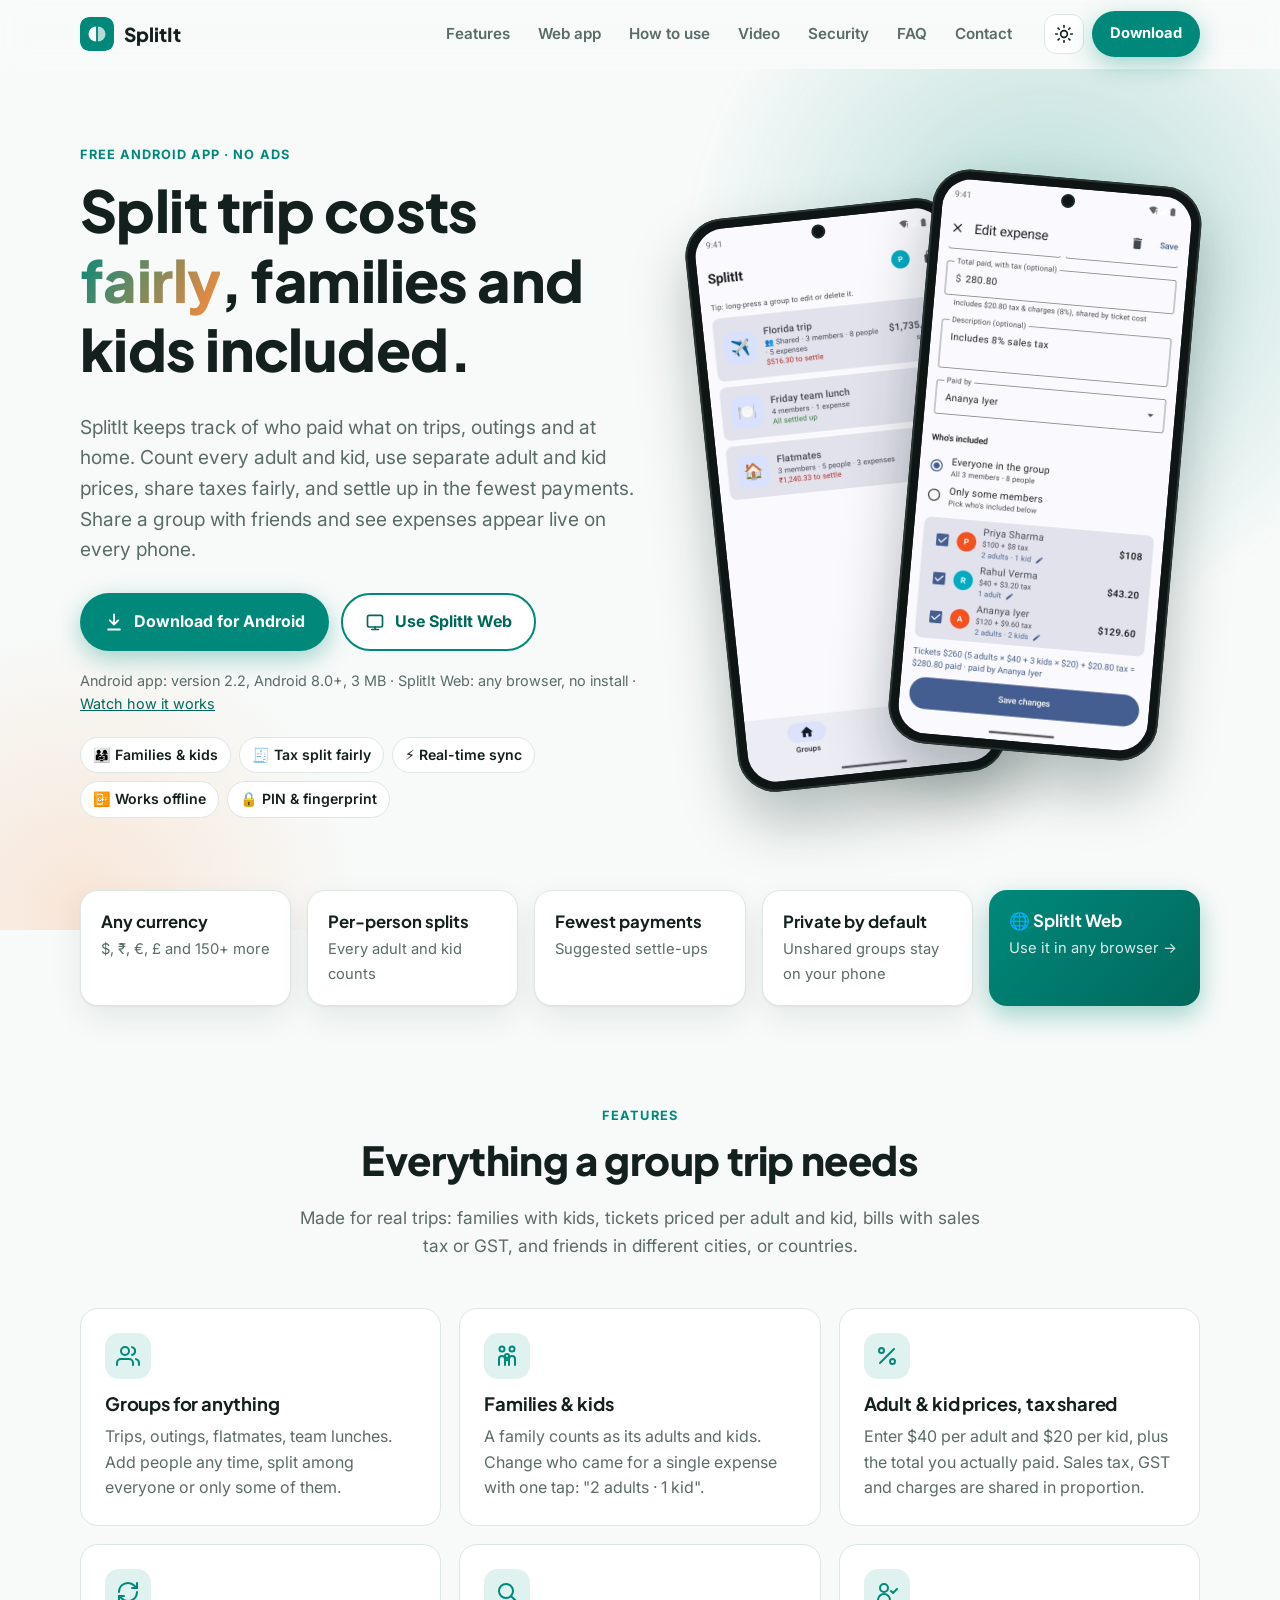
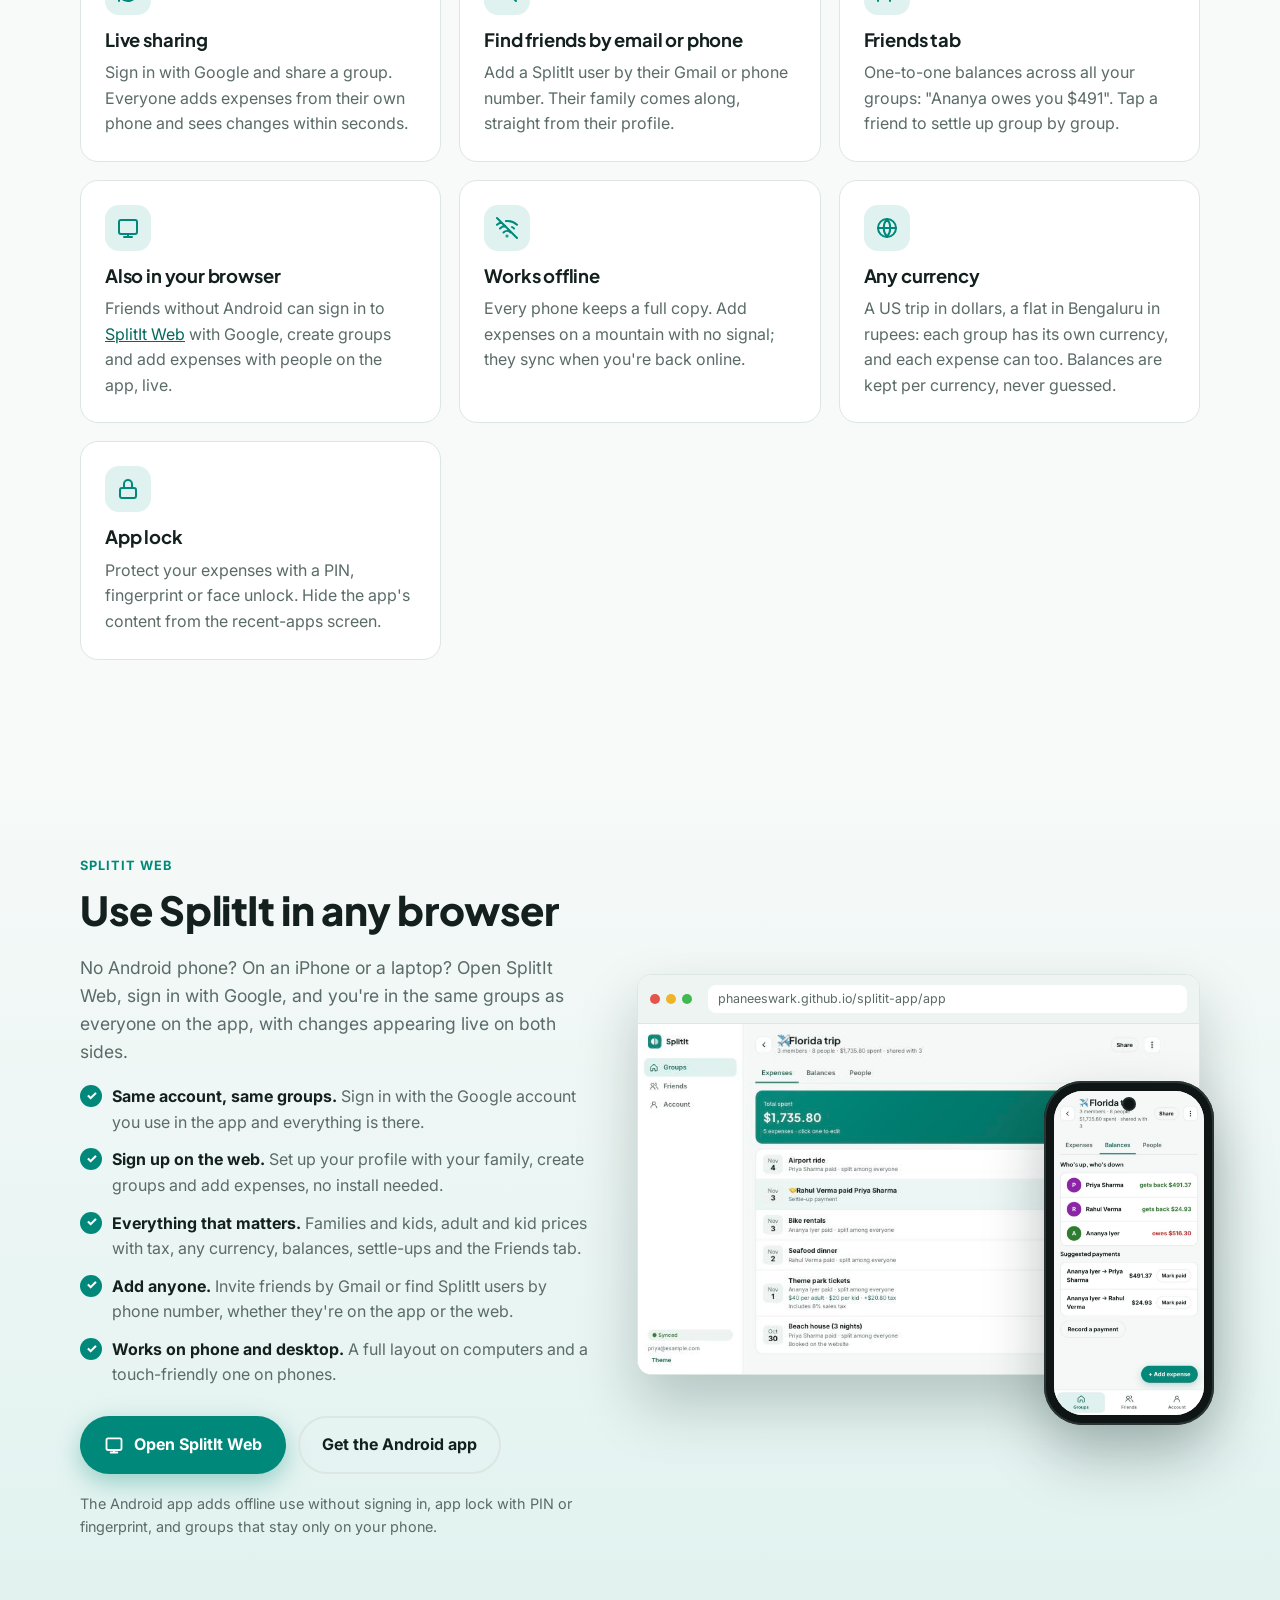
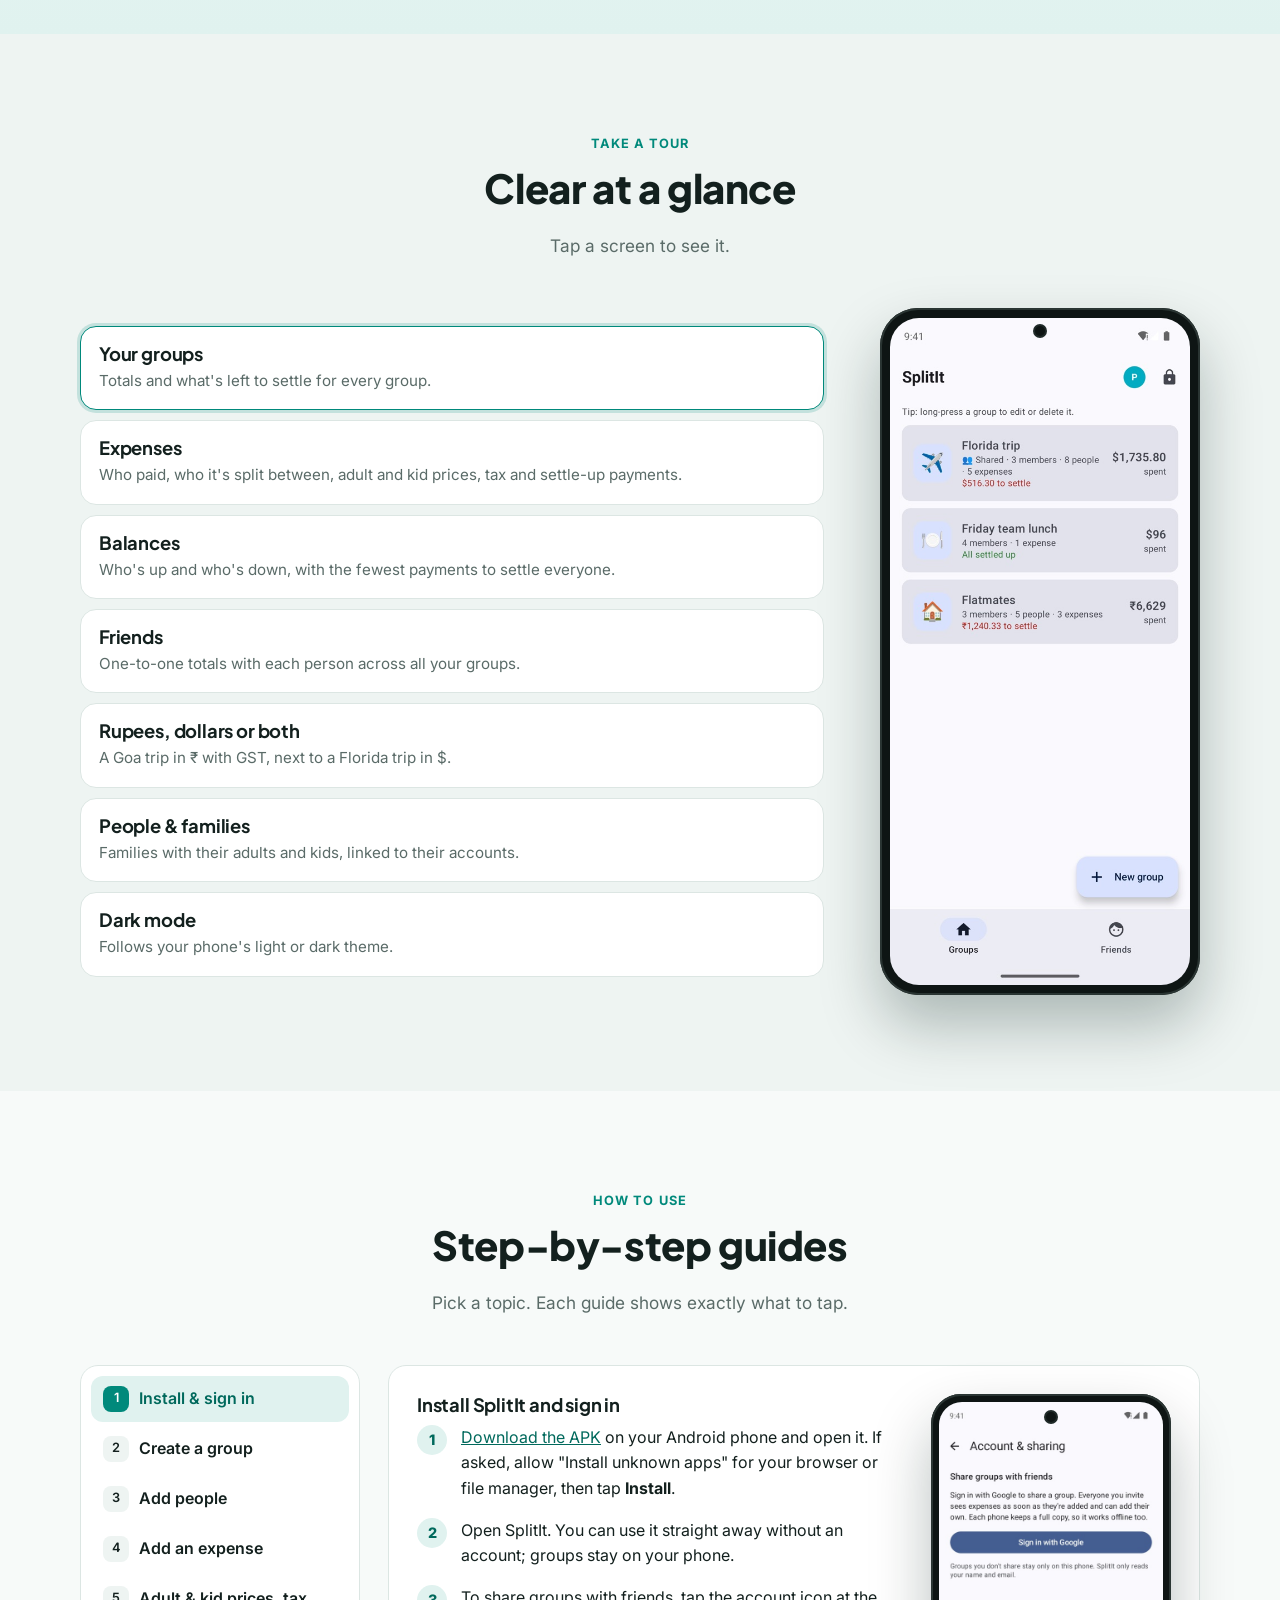
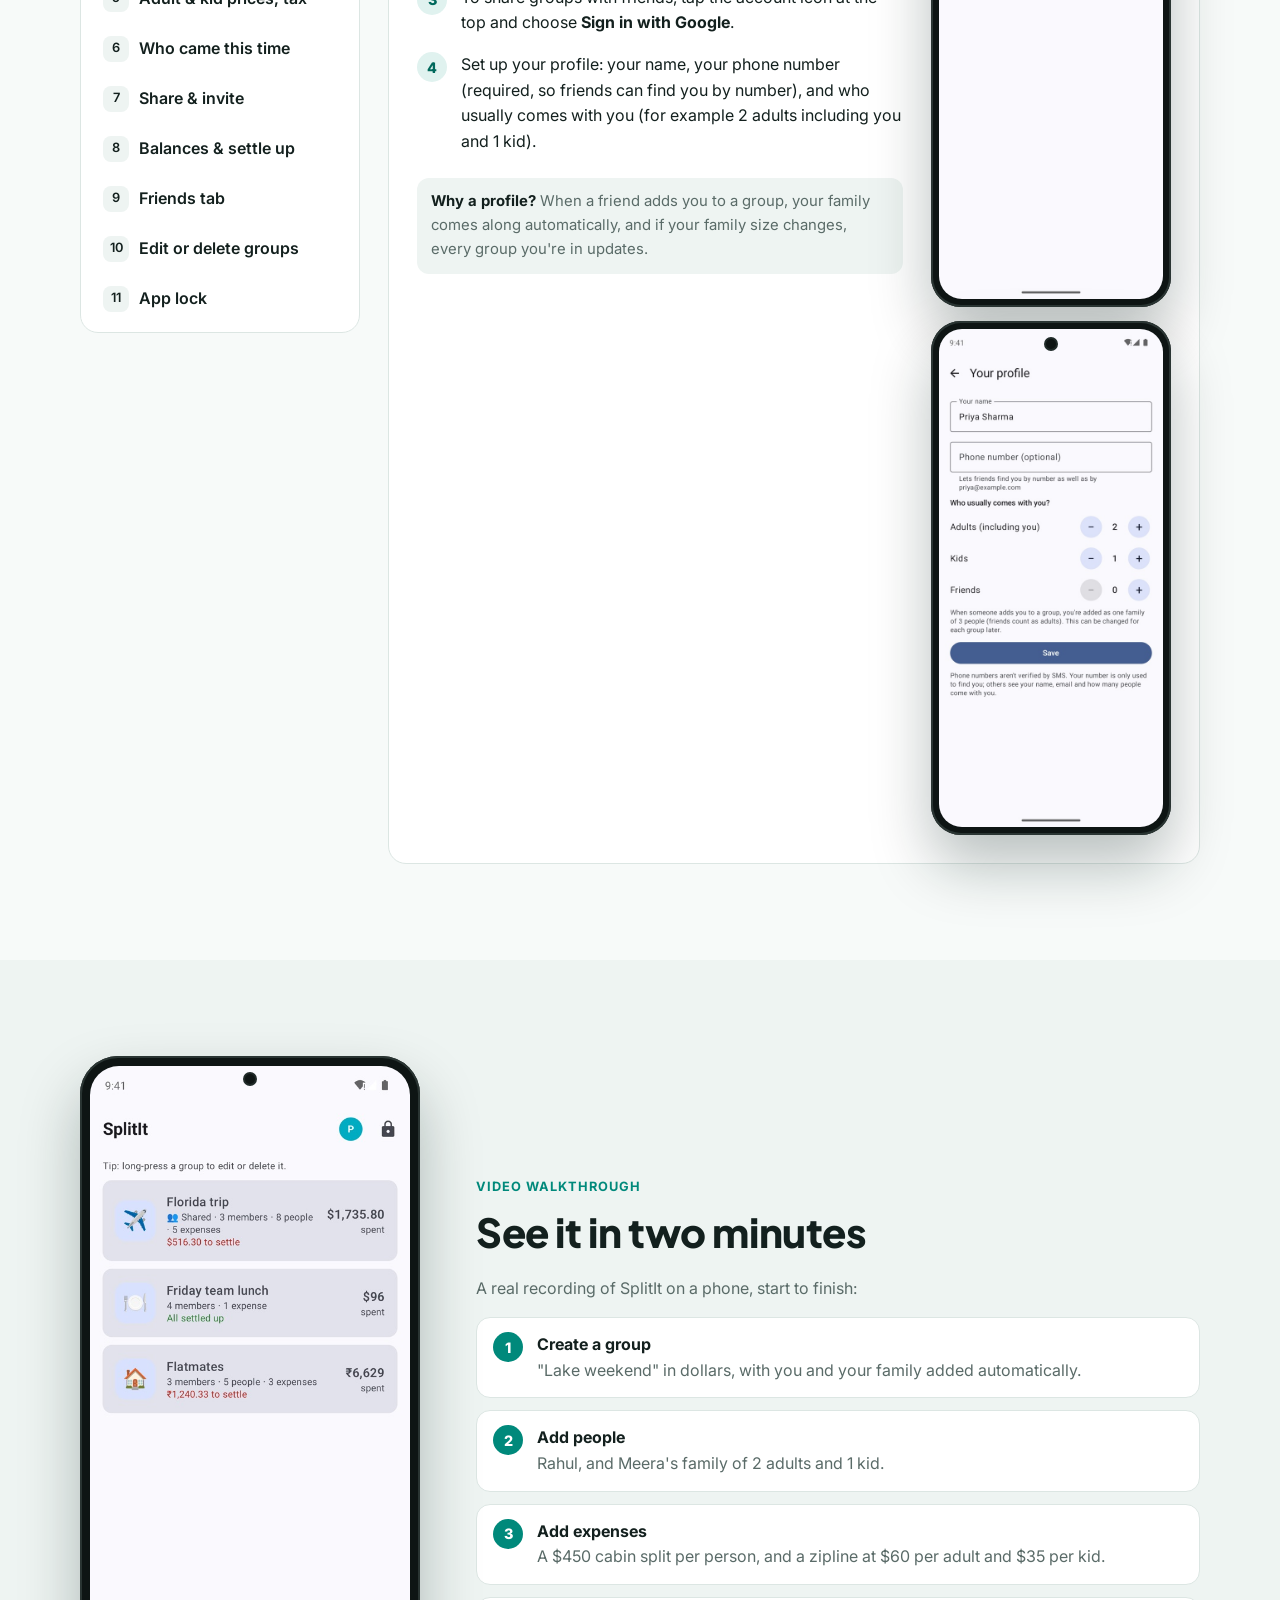
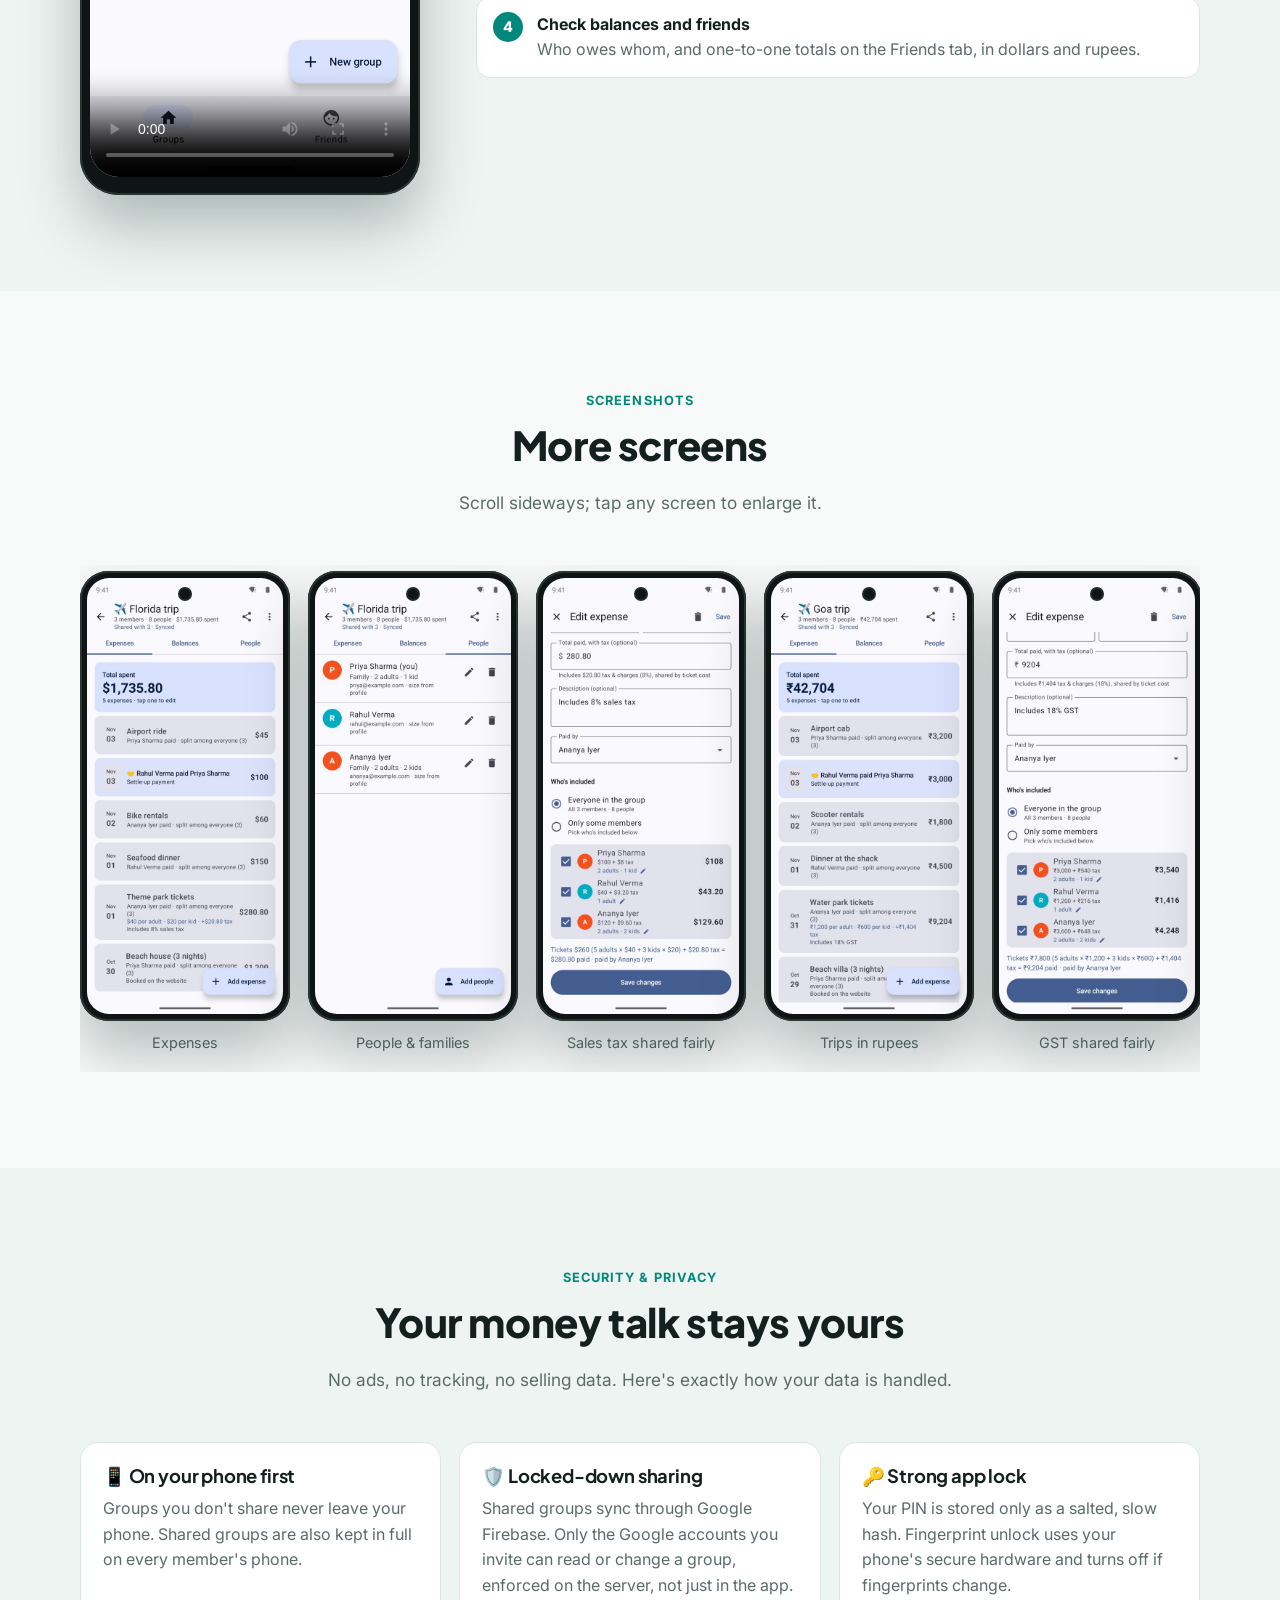
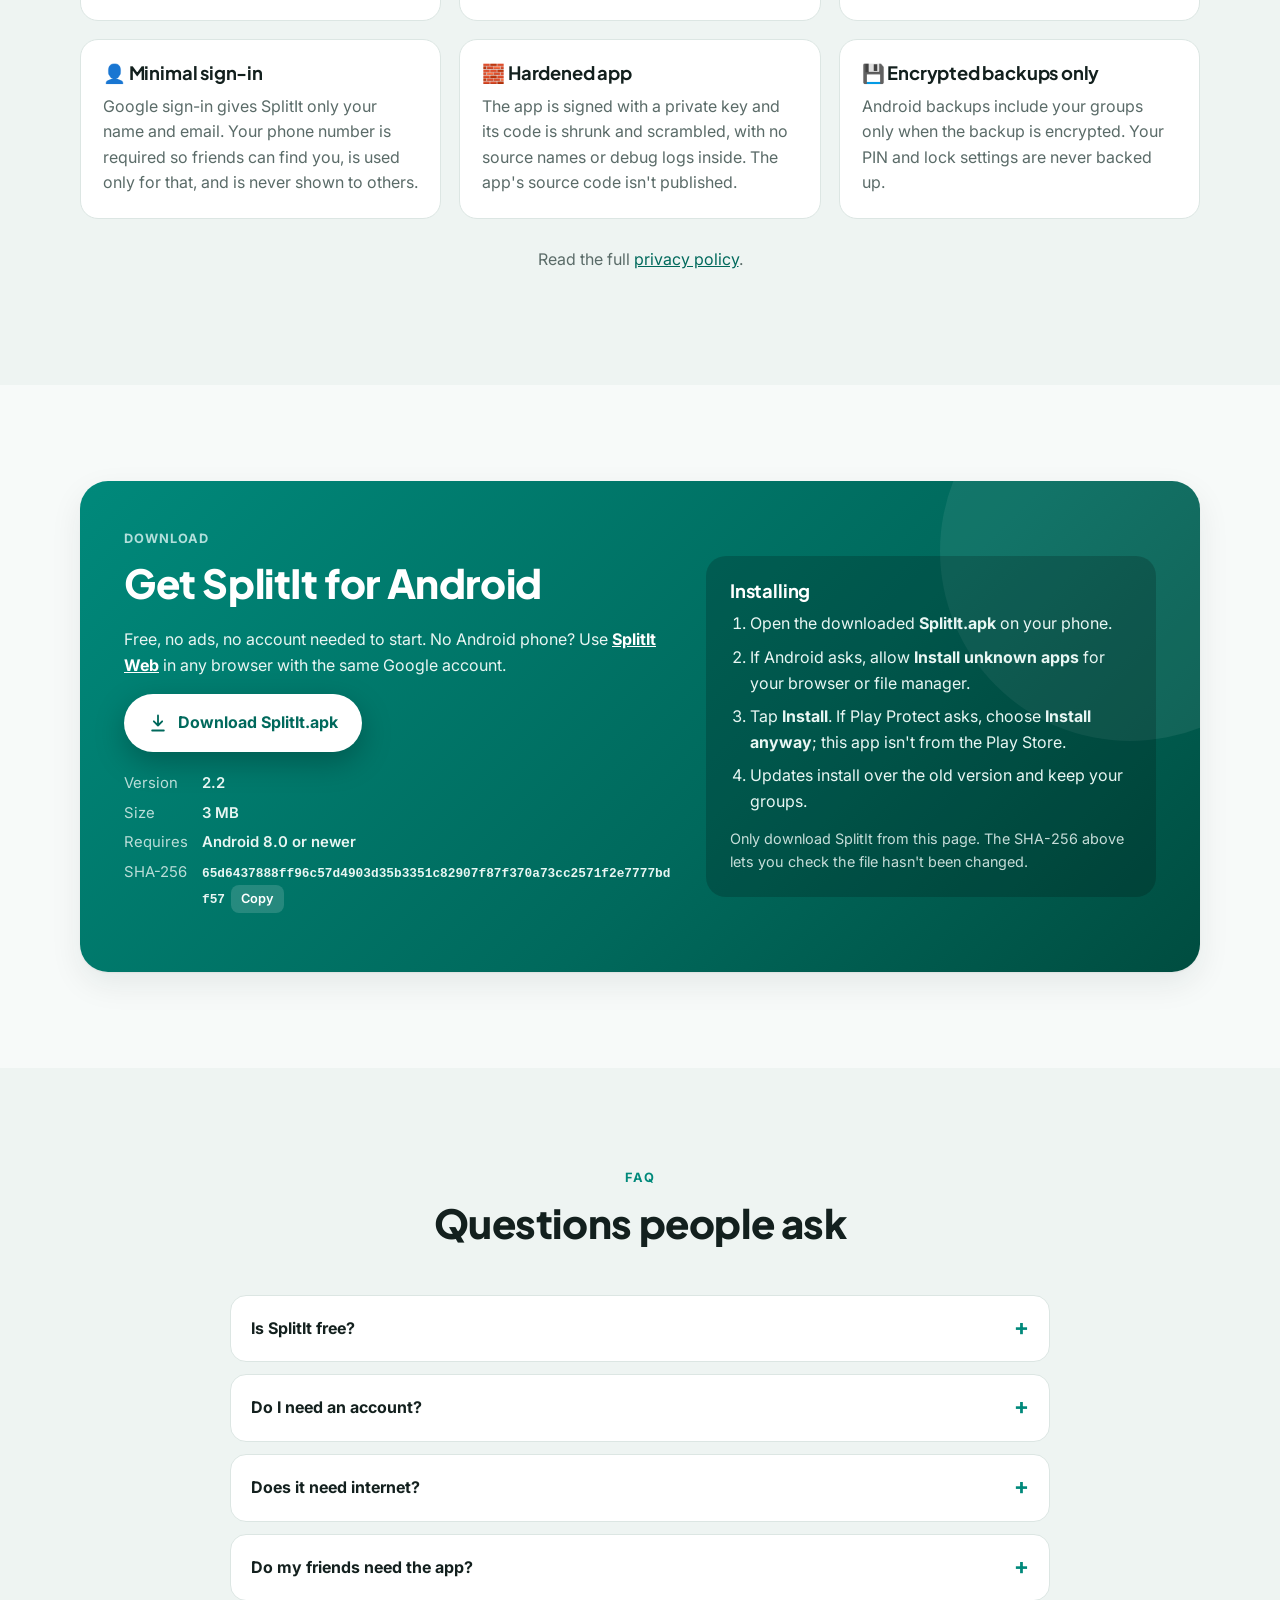
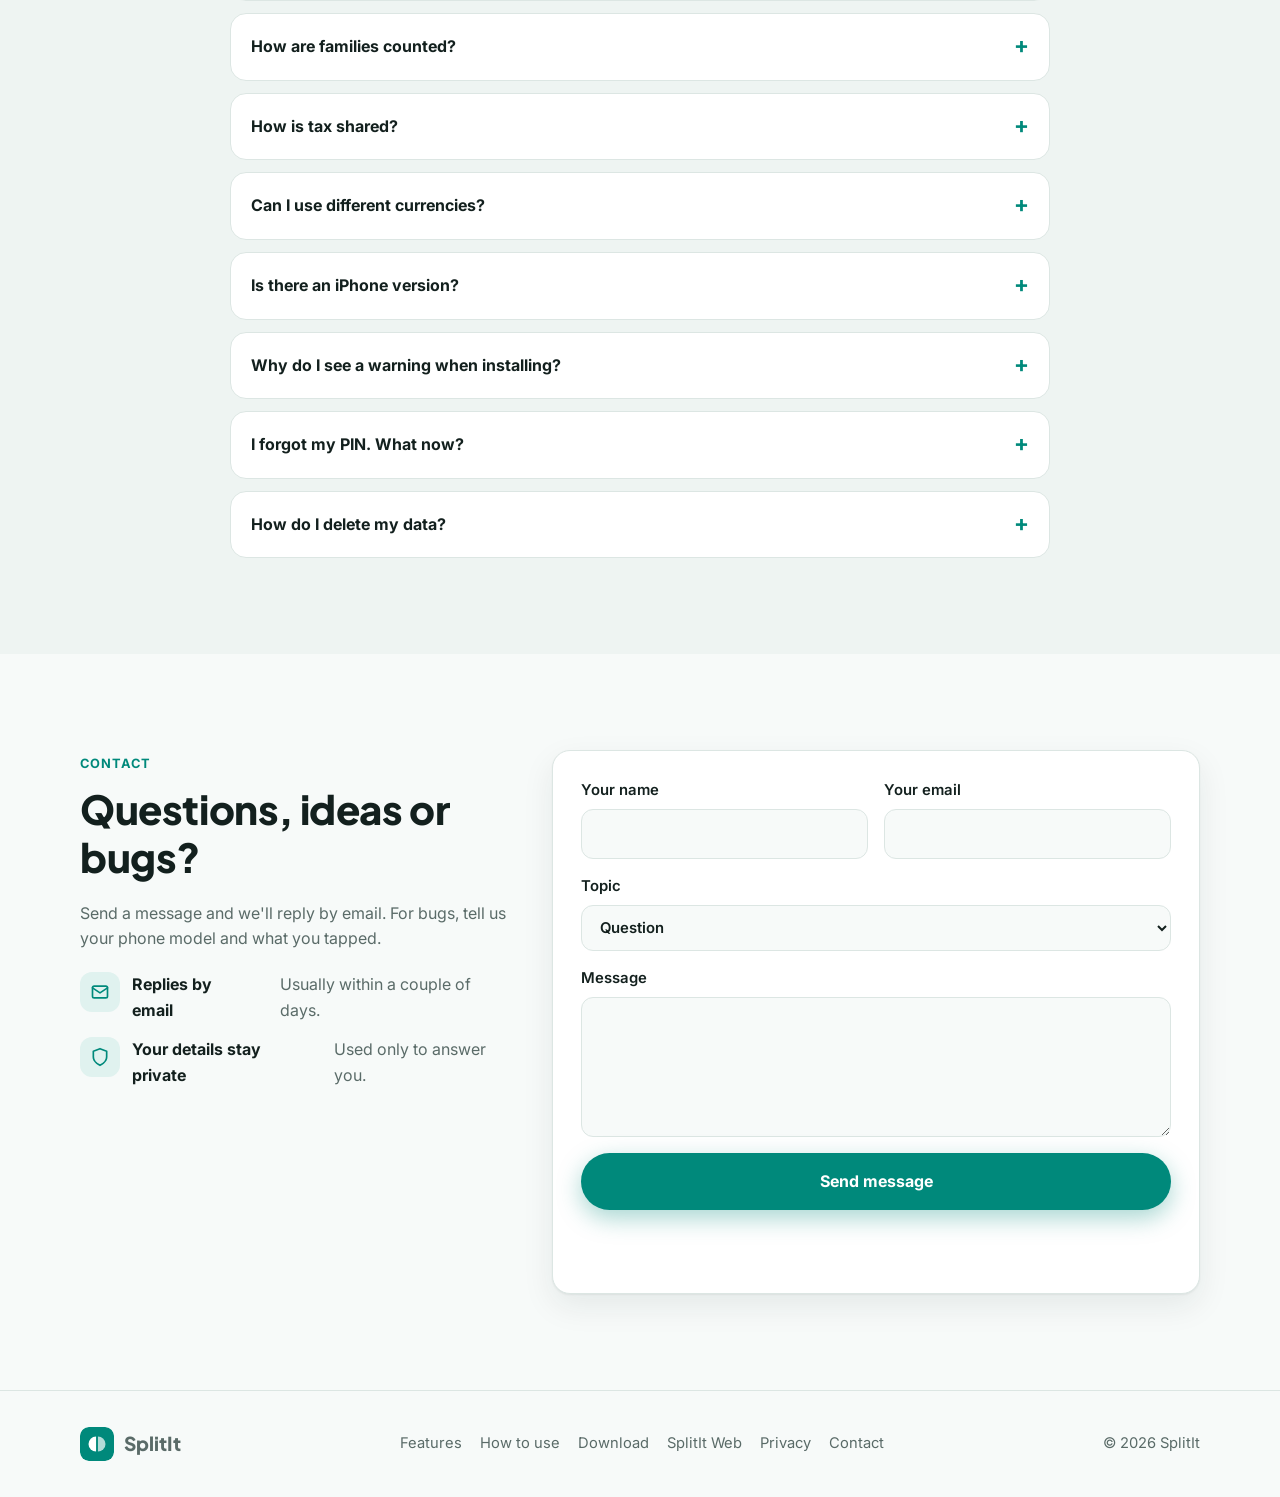
==== index.html @ 4988c652 "Require a phone number in SplitIt Web; site and download for version 2.2 Co-Authored-By: Claude Opus" ====
<!doctype html>
<html lang="en">
<head>
  <meta charset="utf-8">
  <meta name="viewport" content="width=device-width, initial-scale=1">
  <title>SplitIt – Split trip costs fairly</title>
  <meta name="description" content="SplitIt is a free Android app for splitting group expenses on trips and outings. Families and kids, adult and kid prices, tax shared fairly, any currency, real-time sharing with Google sign-in, and it works offline.">
  <meta name="theme-color" content="#00897b">
  <link rel="icon" href="assets/icon.svg" type="image/svg+xml">
  <meta property="og:title" content="SplitIt – Split trip costs fairly">
  <meta property="og:description" content="Split group expenses with families, kids, taxes and any currency. Shares live with friends, works offline.">
  <meta property="og:image" content="https://phaneeswark.github.io/splitit-app/assets/screens/home.jpg">
  <meta property="og:type" content="website">
  <link rel="preconnect" href="https://fonts.googleapis.com">
  <link rel="preconnect" href="https://fonts.gstatic.com" crossorigin>
  <link href="https://fonts.googleapis.com/css2?family=Inter:wght@400;500;600;700&family=Plus+Jakarta+Sans:wght@700;800&display=swap" rel="stylesheet">
  <link rel="stylesheet" href="assets/style.css?v=20261104c">
  <script>
    // Apply a saved theme before the page paints.
    try { var t = localStorage.getItem("theme"); if (t) document.documentElement.dataset.theme = t; } catch (e) {}
  </script>
</head>
<body>
<a class="skip" href="#main">Skip to content</a>

<header class="site-header" id="top">
  <div class="wrap nav">
    <a class="brand" href="#top"><img src="assets/icon.svg" alt="">SplitIt</a>
    <ul class="nav-links" id="nav-links">
      <li><a href="#features">Features</a></li>
      <li><a href="#web">Web app</a></li>
      <li><a href="#how">How to use</a></li>
      <li><a href="#video">Video</a></li>
      <li><a href="#security">Security</a></li>
      <li><a href="#faq">FAQ</a></li>
      <li><a href="#contact">Contact</a></li>
    </ul>
    <div class="nav-actions">
      <button class="icon-btn theme-btn" id="theme-btn" aria-label="Switch light or dark theme">
        <svg class="sun" viewBox="0 0 24 24" fill="none" stroke="currentColor" stroke-width="2" stroke-linecap="round"><circle cx="12" cy="12" r="4"/><path d="M12 2v2M12 20v2M4.9 4.9l1.4 1.4M17.7 17.7l1.4 1.4M2 12h2M20 12h2M4.9 19.1l1.4-1.4M17.7 6.3l1.4-1.4"/></svg>
        <svg class="moon" viewBox="0 0 24 24" fill="none" stroke="currentColor" stroke-width="2" stroke-linecap="round"><path d="M21 12.8A9 9 0 1 1 11.2 3a7 7 0 0 0 9.8 9.8z"/></svg>
      </button>
      <a class="btn btn-primary btn-small" href="#download">Download</a>
      <button class="icon-btn menu-btn" id="menu-btn" aria-label="Open menu" aria-expanded="false" aria-controls="nav-links">
        <svg viewBox="0 0 24 24" fill="none" stroke="currentColor" stroke-width="2" stroke-linecap="round"><path d="M4 7h16M4 12h16M4 17h16"/></svg>
      </button>
    </div>
  </div>
</header>

<main id="main">
  <!-- Hero -->
  <section class="hero">
    <div class="wrap hero-grid">
      <div class="reveal">
        <span class="eyebrow">Free Android app · No ads</span>
        <h1>Split trip costs <span>fairly</span>, families and kids included.</h1>
        <p class="lead">SplitIt keeps track of who paid what on trips, outings and at home. Count every adult and kid, use separate adult and kid prices, share taxes fairly, and settle up in the fewest payments. Share a group with friends and see expenses appear live on every phone.</p>
        <div class="hero-cta">
          <a class="btn btn-primary" href="#download">
            <svg viewBox="0 0 24 24" fill="none" stroke="currentColor" stroke-width="2.2" stroke-linecap="round" stroke-linejoin="round"><path d="M12 3v12M7 10l5 5 5-5M5 21h14"/></svg>
            Download for Android
          </a>
          <a class="btn btn-web" href="app/">
            <svg viewBox="0 0 24 24" fill="none" stroke="currentColor" stroke-width="2" stroke-linecap="round" stroke-linejoin="round"><rect x="3" y="4" width="18" height="14" rx="2"/><path d="M8 21h8M12 18v3"/></svg>
            Use SplitIt Web
          </a>
        </div>
        <p class="hero-meta">Android app: version 2.2, Android 8.0+, 3 MB · SplitIt Web: any browser, no install · <a href="#video">Watch how it works</a></p>
        <ul class="chips">
          <li>👨‍👩‍👧 Families &amp; kids</li>
          <li>🧾 Tax split fairly</li>
          <li>⚡ Real-time sync</li>
          <li>📴 Works offline</li>
          <li>🔒 PIN &amp; fingerprint</li>
        </ul>
      </div>
      <div class="hero-phones reveal" aria-hidden="true">
        <div class="phone"><img src="assets/screens/home.jpg" alt="" width="540" height="1200"></div>
        <div class="phone"><img src="assets/screens/expense_age_split.jpg" alt="" width="540" height="1200"></div>
      </div>
    </div>
  </section>

  <div class="wrap">
    <div class="strip reveal">
      <div><strong>Any currency</strong><span>$, ₹, €, £ and 150+ more</span></div>
      <div><strong>Per-person splits</strong><span>Every adult and kid counts</span></div>
      <div><strong>Fewest payments</strong><span>Suggested settle-ups</span></div>
      <div><strong>Private by default</strong><span>Unshared groups stay on your phone</span></div>
      <a class="strip-web" href="app/"><strong>🌐 SplitIt Web</strong><span>Use it in any browser →</span></a>
    </div>
  </div>

  <!-- Features -->
  <section class="section" id="features">
    <div class="wrap">
      <div class="section-head reveal">
        <span class="eyebrow">Features</span>
        <h2>Everything a group trip needs</h2>
        <p>Made for real trips: families with kids, tickets priced per adult and kid, bills with sales tax or GST, and friends in different cities, or countries.</p>
      </div>
      <div class="features">
        <article class="feature reveal">
          <div class="ico"><svg viewBox="0 0 24 24" fill="none" stroke="currentColor" stroke-width="2" stroke-linecap="round" stroke-linejoin="round"><path d="M17 21v-2a4 4 0 0 0-4-4H5a4 4 0 0 0-4 4v2"/><circle cx="9" cy="7" r="4"/><path d="M23 21v-2a4 4 0 0 0-3-3.9M16 3.1a4 4 0 0 1 0 7.8"/></svg></div>
          <h3>Groups for anything</h3>
          <p>Trips, outings, flatmates, team lunches. Add people any time, split among everyone or only some of them.</p>
        </article>
        <article class="feature reveal">
          <div class="ico"><svg viewBox="0 0 24 24" fill="none" stroke="currentColor" stroke-width="2" stroke-linecap="round" stroke-linejoin="round"><circle cx="7" cy="5" r="2.5"/><circle cx="17" cy="5" r="2.5"/><circle cx="12" cy="12" r="2"/><path d="M4 21v-6a3 3 0 0 1 6 0v6M14 21v-6a3 3 0 0 1 6 0v6M10 21v-3a2 2 0 0 1 4 0v3"/></svg></div>
          <h3>Families &amp; kids</h3>
          <p>A family counts as its adults and kids. Change who came for a single expense with one tap: "2 adults · 1 kid".</p>
        </article>
        <article class="feature reveal">
          <div class="ico"><svg viewBox="0 0 24 24" fill="none" stroke="currentColor" stroke-width="2" stroke-linecap="round" stroke-linejoin="round"><path d="M19 5 5 19"/><circle cx="6.5" cy="6.5" r="2.5"/><circle cx="17.5" cy="17.5" r="2.5"/></svg></div>
          <h3>Adult &amp; kid prices, tax shared</h3>
          <p>Enter $40 per adult and $20 per kid, plus the total you actually paid. Sales tax, GST and charges are shared in proportion.</p>
        </article>
        <article class="feature reveal">
          <div class="ico"><svg viewBox="0 0 24 24" fill="none" stroke="currentColor" stroke-width="2" stroke-linecap="round" stroke-linejoin="round"><path d="M21 12a9 9 0 0 1-15.5 6.2L3 16M3 12a9 9 0 0 1 15.5-6.2L21 8"/><path d="M21 3v5h-5M3 21v-5h5"/></svg></div>
          <h3>Live sharing</h3>
          <p>Sign in with Google and share a group. Everyone adds expenses from their own phone and sees changes within seconds.</p>
        </article>
        <article class="feature reveal">
          <div class="ico"><svg viewBox="0 0 24 24" fill="none" stroke="currentColor" stroke-width="2" stroke-linecap="round" stroke-linejoin="round"><circle cx="11" cy="11" r="7"/><path d="m21 21-4.3-4.3"/></svg></div>
          <h3>Find friends by email or phone</h3>
          <p>Add a SplitIt user by their Gmail or phone number. Their family comes along, straight from their profile.</p>
        </article>
        <article class="feature reveal">
          <div class="ico"><svg viewBox="0 0 24 24" fill="none" stroke="currentColor" stroke-width="2" stroke-linecap="round" stroke-linejoin="round"><circle cx="9" cy="8" r="4"/><path d="M3 21v-1a6 6 0 0 1 12 0v1"/><path d="m16 11 2 2 4-4"/></svg></div>
          <h3>Friends tab</h3>
          <p>One-to-one balances across all your groups: "Ananya owes you $491". Tap a friend to settle up group by group.</p>
        </article>
        <article class="feature reveal">
          <div class="ico"><svg viewBox="0 0 24 24" fill="none" stroke="currentColor" stroke-width="2" stroke-linecap="round" stroke-linejoin="round"><rect x="3" y="4" width="18" height="14" rx="2"/><path d="M8 21h8M12 18v3"/></svg></div>
          <h3>Also in your browser</h3>
          <p>Friends without Android can sign in to <a href="app/">SplitIt Web</a> with Google, create groups and add expenses with people on the app, live.</p>
        </article>
        <article class="feature reveal">
          <div class="ico"><svg viewBox="0 0 24 24" fill="none" stroke="currentColor" stroke-width="2" stroke-linecap="round" stroke-linejoin="round"><path d="M2 2l20 20M8.5 16.5a5 5 0 0 1 7 0M5 12.5a10 10 0 0 1 5.2-2.7M19 12.5a10 10 0 0 0-2-1.5M2 8.8a15 15 0 0 1 4.2-2.6M22 8.8a15 15 0 0 0-11-3.7"/><circle cx="12" cy="20" r=".5"/></svg></div>
          <h3>Works offline</h3>
          <p>Every phone keeps a full copy. Add expenses on a mountain with no signal; they sync when you're back online.</p>
        </article>
        <article class="feature reveal">
          <div class="ico"><svg viewBox="0 0 24 24" fill="none" stroke="currentColor" stroke-width="2" stroke-linecap="round" stroke-linejoin="round"><circle cx="12" cy="12" r="9"/><path d="M3 12h18M12 3a14 14 0 0 1 0 18M12 3a14 14 0 0 0 0 18"/></svg></div>
          <h3>Any currency</h3>
          <p>A US trip in dollars, a flat in Bengaluru in rupees: each group has its own currency, and each expense can too. Balances are kept per currency, never guessed.</p>
        </article>
        <article class="feature reveal">
          <div class="ico"><svg viewBox="0 0 24 24" fill="none" stroke="currentColor" stroke-width="2" stroke-linecap="round" stroke-linejoin="round"><rect x="4" y="11" width="16" height="10" rx="2"/><path d="M8 11V7a4 4 0 0 1 8 0v4"/></svg></div>
          <h3>App lock</h3>
          <p>Protect your expenses with a PIN, fingerprint or face unlock. Hide the app's content from the recent-apps screen.</p>
        </article>
      </div>
    </div>
  </section>

  <!-- SplitIt Web -->
  <section class="section web-section" id="web">
    <div class="wrap web-grid">
      <div class="reveal">
        <span class="eyebrow">SplitIt Web</span>
        <h2>Use SplitIt in any browser</h2>
        <p class="web-lead">No Android phone? On an iPhone or a laptop? Open SplitIt Web, sign in with Google, and you're in the same groups as everyone on the app, with changes appearing live on both sides.</p>
        <ul class="ticks">
          <li><strong>Same account, same groups.</strong> Sign in with the Google account you use in the app and everything is there.</li>
          <li><strong>Sign up on the web.</strong> Set up your profile with your family, create groups and add expenses, no install needed.</li>
          <li><strong>Everything that matters.</strong> Families and kids, adult and kid prices with tax, any currency, balances, settle-ups and the Friends tab.</li>
          <li><strong>Add anyone.</strong> Invite friends by Gmail or find SplitIt users by phone number, whether they're on the app or the web.</li>
          <li><strong>Works on phone and desktop.</strong> A full layout on computers and a touch-friendly one on phones.</li>
        </ul>
        <div class="hero-cta">
          <a class="btn btn-primary" href="app/">
            <svg viewBox="0 0 24 24" fill="none" stroke="currentColor" stroke-width="2.2" stroke-linecap="round" stroke-linejoin="round"><rect x="3" y="4" width="18" height="14" rx="2"/><path d="M8 21h8M12 18v3"/></svg>
            Open SplitIt Web
          </a>
          <a class="btn btn-ghost" href="#download">Get the Android app</a>
        </div>
        <p class="muted" style="font-size:.9rem;margin:0">The Android app adds offline use without signing in, app lock with PIN or fingerprint, and groups that stay only on your phone.</p>
      </div>
      <div class="web-shots reveal" aria-hidden="true">
        <div class="browser">
          <div class="browser-bar"><span></span><span></span><span></span><div class="url">phaneeswark.github.io/splitit-app/app</div></div>
          <img src="assets/screens/web_group.jpg" alt="" width="800" height="500" loading="lazy">
        </div>
        <div class="phone web-phone"><img src="assets/screens/web_mobile.jpg" alt="" width="540" height="1168" loading="lazy"></div>
      </div>
    </div>
  </section>

  <!-- Showcase -->
  <section class="section alt" id="tour">
    <div class="wrap">
      <div class="section-head reveal">
        <span class="eyebrow">Take a tour</span>
        <h2>Clear at a glance</h2>
        <p>Tap a screen to see it.</p>
      </div>
      <div class="showcase">
        <div class="tabs" role="tablist" aria-label="App screens">
          <button class="tab" role="tab" aria-selected="true" data-shot="home"><h3>Your groups</h3><p>Totals and what's left to settle for every group.</p></button>
          <button class="tab" role="tab" aria-selected="false" data-shot="group_expenses"><h3>Expenses</h3><p>Who paid, who it's split between, adult and kid prices, tax and settle-up payments.</p></button>
          <button class="tab" role="tab" aria-selected="false" data-shot="group_balances"><h3>Balances</h3><p>Who's up and who's down, with the fewest payments to settle everyone.</p></button>
          <button class="tab" role="tab" aria-selected="false" data-shot="friends"><h3>Friends</h3><p>One-to-one totals with each person across all your groups.</p></button>
          <button class="tab" role="tab" aria-selected="false" data-shot="group_expenses_inr"><h3>Rupees, dollars or both</h3><p>A Goa trip in ₹ with GST, next to a Florida trip in $.</p></button>
          <button class="tab" role="tab" aria-selected="false" data-shot="group_people"><h3>People &amp; families</h3><p>Families with their adults and kids, linked to their accounts.</p></button>
          <button class="tab" role="tab" aria-selected="false" data-shot="balances_dark"><h3>Dark mode</h3><p>Follows your phone's light or dark theme.</p></button>
        </div>
        <div class="phone reveal"><img id="showcase-img" src="assets/screens/home.jpg" alt="SplitIt groups screen" width="540" height="1200"></div>
      </div>
    </div>
  </section>

  <!-- How to use -->
  <section class="section" id="how">
    <div class="wrap">
      <div class="section-head reveal">
        <span class="eyebrow">How to use</span>
        <h2>Step-by-step guides</h2>
        <p>Pick a topic. Each guide shows exactly what to tap.</p>
      </div>
      <div class="guides">
        <div class="guide-list" role="tablist" aria-label="Guides">
          <button role="tab" aria-selected="true" data-guide="g-start"><span class="n">1</span>Install &amp; sign in</button>
          <button role="tab" aria-selected="false" data-guide="g-group"><span class="n">2</span>Create a group</button>
          <button role="tab" aria-selected="false" data-guide="g-people"><span class="n">3</span>Add people</button>
          <button role="tab" aria-selected="false" data-guide="g-expense"><span class="n">4</span>Add an expense</button>
          <button role="tab" aria-selected="false" data-guide="g-prices"><span class="n">5</span>Adult &amp; kid prices, tax</button>
          <button role="tab" aria-selected="false" data-guide="g-counts"><span class="n">6</span>Who came this time</button>
          <button role="tab" aria-selected="false" data-guide="g-share"><span class="n">7</span>Share &amp; invite</button>
          <button role="tab" aria-selected="false" data-guide="g-settle"><span class="n">8</span>Balances &amp; settle up</button>
          <button role="tab" aria-selected="false" data-guide="g-friends"><span class="n">9</span>Friends tab</button>
          <button role="tab" aria-selected="false" data-guide="g-manage"><span class="n">10</span>Edit or delete groups</button>
          <button role="tab" aria-selected="false" data-guide="g-lock"><span class="n">11</span>App lock</button>
        </div>
        <div>
          <article class="guide active" id="g-start">
            <div>
              <h3>Install SplitIt and sign in</h3>
              <ol>
                <li><a href="#download">Download the APK</a> on your Android phone and open it. If asked, allow "Install unknown apps" for your browser or file manager, then tap <strong>Install</strong>.</li>
                <li>Open SplitIt. You can use it straight away without an account; groups stay on your phone.</li>
                <li>To share groups with friends, tap the account icon at the top and choose <strong>Sign in with Google</strong>.</li>
                <li>Set up your profile: your name, your phone number (required, so friends can find you by number), and who usually comes with you (for example 2 adults including you and 1 kid).</li>
              </ol>
              <p class="tip"><strong>Why a profile?</strong> When a friend adds you to a group, your family comes along automatically, and if your family size changes, every group you're in updates.</p>
            </div>
            <div class="shots">
              <div class="phone"><img loading="lazy" src="assets/screens/signin.jpg" alt="Sign in with Google screen" width="540" height="1200"></div>
              <div class="phone"><img loading="lazy" src="assets/screens/profile.jpg" alt="Profile setup with adults, kids and friends" width="540" height="1200"></div>
            </div>
          </article>

          <article class="guide" id="g-group">
            <div>
              <h3>Create a group</h3>
              <ol>
                <li>On the <strong>Groups</strong> tab, tap <strong>New group</strong>.</li>
                <li>Enter a name (for example "Florida trip"), pick a type and the default currency, such as US dollars or Indian rupees.</li>
                <li><strong>Add me to this group</strong> is ticked, bringing your family from your profile. Turn off <strong>Bring my family from my profile</strong> to pick different numbers, or untick <strong>Add me</strong> if you're only organising.</li>
                <li>Tap <strong>Create</strong>. SplitIt then asks you to add the other people.</li>
              </ol>
              <p class="tip">You can't create two groups with the same name, so trips never get mixed up.</p>
            </div>
            <div class="shots">
              <div class="phone"><img loading="lazy" src="assets/screens/new_group.jpg" alt="New group dialog with Add me and family from profile" width="540" height="1200"></div>
            </div>
          </article>

          <article class="guide" id="g-people">
            <div>
              <h3>Add people</h3>
              <ol>
                <li>In a group, open <strong>People</strong> and tap <strong>Add people</strong>.</li>
                <li>Choose <strong>Create manually</strong> to type a name. Tick <strong>This is a family</strong> to set adults and kids. Works for anyone, even without SplitIt.</li>
                <li>Or choose <strong>Add a SplitIt user</strong> and search by their exact Gmail address or phone number.</li>
                <li>Check the name and email shown, then tap <strong>Add</strong>. Their family joins from their profile, and the group is shared with them.</li>
              </ol>
              <p class="tip">People who already joined but aren't in the list appear at the top as suggestions. Phone numbers match with or without the country code.</p>
            </div>
            <div class="shots">
              <div class="phone"><img loading="lazy" src="assets/screens/add_people_choice.jpg" alt="Choose create manually or add a SplitIt user" width="540" height="1200"></div>
              <div class="phone"><img loading="lazy" src="assets/screens/find_user.jpg" alt="Find a SplitIt user by phone number" width="540" height="1200"></div>
            </div>
          </article>

          <article class="guide" id="g-expense">
            <div>
              <h3>Add an expense</h3>
              <ol>
                <li>In a group, tap <strong>Add expense</strong>.</li>
                <li>Enter the expense name and amount (both required), and an optional description. Change the currency if needed.</li>
                <li>Pick who paid. You're picked by default.</li>
                <li>Choose <strong>Everyone in the group</strong> or <strong>Only some members</strong>, and check the share shown next to each person.</li>
                <li>Tap <strong>Save</strong>.</li>
              </ol>
              <p class="tip">Equal splits count every person: a family of 3 pays three shares, a single person one.</p>
            </div>
            <div class="shots">
              <div class="phone"><img loading="lazy" src="assets/screens/expense_new_top.jpg" alt="Add expense form" width="540" height="1200"></div>
              <div class="phone"><img loading="lazy" src="assets/screens/expense_new_split.jpg" alt="Split between people with per-person shares" width="540" height="1200"></div>
            </div>
          </article>

          <article class="guide" id="g-prices">
            <div>
              <h3>Adult &amp; kid prices, and tax</h3>
              <ol>
                <li>In the expense form, choose <strong>Adult &amp; kid prices</strong>.</li>
                <li>Enter the price per adult and per kid. SplitIt works out the ticket total.</li>
                <li>If the bill came to more (sales tax, GST, service charges), enter <strong>Total paid, with tax</strong>.</li>
                <li>The extra is shared in proportion to each family's ticket cost. Each person shows, for example, "$100 + $8 tax".</li>
              </ol>
              <p class="tip">It works the same in any currency, like ₹3,000 + ₹540 GST on a trip in India. A lower total is shared as a discount the same way.</p>
            </div>
            <div class="shots">
              <div class="phone"><img loading="lazy" src="assets/screens/expense_age_top.jpg" alt="Adult and kid prices with total paid" width="540" height="1200"></div>
              <div class="phone"><img loading="lazy" src="assets/screens/expense_age_split.jpg" alt="Sales tax shared by ticket cost" width="540" height="1200"></div>
              <div class="phone"><img loading="lazy" src="assets/screens/expense_age_split_inr.jpg" alt="GST in rupees shared by ticket cost" width="540" height="1200"></div>
            </div>
          </article>

          <article class="guide" id="g-counts">
            <div>
              <h3>Change who came, for one expense</h3>
              <ol>
                <li>In the expense form, each person shows their adults and kids, like "2 adults · 1 kid ✎".</li>
                <li>Tap it to change how many of them were part of this expense.</li>
                <li>The shares update straight away. Other expenses aren't affected.</li>
              </ol>
              <p class="tip">Saved expenses keep the counts they were saved with, so old totals never change by surprise.</p>
            </div>
            <div class="shots">
              <div class="phone"><img loading="lazy" src="assets/screens/counts_dialog.jpg" alt="Change adults and kids for one expense" width="540" height="1200"></div>
            </div>
          </article>

          <article class="guide" id="g-share">
            <div>
              <h3>Share a group and invite friends</h3>
              <ol>
                <li>Sign in with Google first (account icon on the home screen).</li>
                <li>Open the group, tap <strong>⋮</strong> and choose <strong>Share with friends</strong>.</li>
                <li>Invite people by the Gmail address they sign in with, or add them as SplitIt users from <strong>Add people</strong>.</li>
                <li>They see the group as soon as they sign in. Everyone can add and edit expenses.</li>
              </ol>
              <p class="tip">The person who shared the group can remove people or <strong>Delete for everyone</strong>; others can <strong>Leave group</strong>.</p>
            </div>
            <div class="shots">
              <div class="phone"><img loading="lazy" src="assets/screens/group_menu.jpg" alt="Group menu with Shared with" width="540" height="1200"></div>
              <div class="phone"><img loading="lazy" src="assets/screens/share_dialog.jpg" alt="Shared with list and invite by Gmail" width="540" height="1200"></div>
            </div>
          </article>

          <article class="guide" id="g-settle">
            <div>
              <h3>Balances and settling up</h3>
              <ol>
                <li>Open the group's <strong>Balances</strong> tab to see who's up and who's down, per currency.</li>
                <li><strong>Suggested payments</strong> lists the fewest payments that settle everyone.</li>
                <li>When someone pays, tap <strong>Mark paid</strong> (or <strong>Record payment</strong>) and the balances update for everyone.</li>
              </ol>
            </div>
            <div class="shots">
              <div class="phone"><img loading="lazy" src="assets/screens/group_balances.jpg" alt="Balances with suggested payments" width="540" height="1200"></div>
            </div>
          </article>

          <article class="guide" id="g-friends">
            <div>
              <h3>The Friends tab</h3>
              <ol>
                <li>Tap <strong>Friends</strong> at the bottom of the home screen.</li>
                <li>Each person shows what you owe each other across all groups: "owes you", "you owe" or "settled up".</li>
                <li>Tap a friend to see the amount in each group, and <strong>Settle</strong> any of them.</li>
              </ol>
              <p class="tip">In groups only on your phone, SplitIt asks once <strong>Which one is you?</strong> so it knows your share.</p>
            </div>
            <div class="shots">
              <div class="phone"><img loading="lazy" src="assets/screens/friends.jpg" alt="Friends tab with balances" width="540" height="1200"></div>
              <div class="phone"><img loading="lazy" src="assets/screens/friend_detail.jpg" alt="One friend's balance per group" width="540" height="1200"></div>
            </div>
          </article>

          <article class="guide" id="g-manage">
            <div>
              <h3>Edit or delete groups</h3>
              <ol>
                <li>Long-press a group on the home screen to select it. Tap more groups to select them too.</li>
                <li>Tap <strong>✎</strong> to rename it or change its type and currency (one group at a time).</li>
                <li>Tap <strong>🗑</strong> to delete. SplitIt says first what will happen to shared groups.</li>
              </ol>
            </div>
            <div class="shots">
              <div class="phone"><img loading="lazy" src="assets/screens/long_press.jpg" alt="Group selected with edit and delete" width="540" height="1200"></div>
            </div>
          </article>

          <article class="guide" id="g-lock">
            <div>
              <h3>Lock the app</h3>
              <ol>
                <li>Tap the lock icon on the home screen.</li>
                <li>Turn on <strong>Lock with PIN</strong> and choose a 4–6 digit PIN (not your bank or UPI PIN).</li>
                <li>Optionally turn on <strong>Unlock with fingerprint or face</strong>, and choose when SplitIt locks after you leave it.</li>
              </ol>
              <p class="tip">Your PIN is stored only as a secure hash on your phone. Wrong guesses make you wait longer each time.</p>
            </div>
            <div class="shots">
              <div class="phone"><img loading="lazy" src="assets/screens/lock_settings.jpg" alt="App lock settings" width="540" height="1200"></div>
              <div class="phone"><img loading="lazy" src="assets/screens/lock_screen.jpg" alt="Lock screen with PIN pad" width="540" height="1200"></div>
            </div>
          </article>
        </div>
      </div>
    </div>
  </section>

  <!-- Video -->
  <section class="section alt" id="video">
    <div class="wrap video-grid">
      <div class="phone reveal">
        <video controls preload="metadata" playsinline poster="assets/screens/home.jpg" width="540" height="1200">
          <source src="assets/demo.mp4" type="video/mp4">
          Your browser can't play this video. <a href="assets/demo.mp4">Download it</a>.
        </video>
      </div>
      <div class="reveal">
        <span class="eyebrow">Video walkthrough</span>
        <h2>See it in two minutes</h2>
        <p class="muted">A real recording of SplitIt on a phone, start to finish:</p>
        <ul class="video-steps">
          <li><span class="dot">1</span><div><strong>Create a group</strong><br><span class="muted">"Lake weekend" in dollars, with you and your family added automatically.</span></div></li>
          <li><span class="dot">2</span><div><strong>Add people</strong><br><span class="muted">Rahul, and Meera's family of 2 adults and 1 kid.</span></div></li>
          <li><span class="dot">3</span><div><strong>Add expenses</strong><br><span class="muted">A $450 cabin split per person, and a zipline at $60 per adult and $35 per kid.</span></div></li>
          <li><span class="dot">4</span><div><strong>Check balances and friends</strong><br><span class="muted">Who owes whom, and one-to-one totals on the Friends tab, in dollars and rupees.</span></div></li>
        </ul>
      </div>
    </div>
  </section>

  <!-- Gallery -->
  <section class="section" id="screens">
    <div class="wrap">
      <div class="section-head reveal">
        <span class="eyebrow">Screenshots</span>
        <h2>More screens</h2>
        <p>Scroll sideways; tap any screen to enlarge it.</p>
      </div>
      <div class="gallery">
        <figure><div class="phone"><img loading="lazy" src="assets/screens/group_expenses.jpg" alt="Group expenses" width="540" height="1200"></div><figcaption>Expenses</figcaption></figure>
        <figure><div class="phone"><img loading="lazy" src="assets/screens/group_people.jpg" alt="People in a group" width="540" height="1200"></div><figcaption>People &amp; families</figcaption></figure>
        <figure><div class="phone"><img loading="lazy" src="assets/screens/expense_age_split.jpg" alt="Sales tax shared by ticket cost" width="540" height="1200"></div><figcaption>Sales tax shared fairly</figcaption></figure>
        <figure><div class="phone"><img loading="lazy" src="assets/screens/group_expenses_inr.jpg" alt="Goa trip expenses in rupees" width="540" height="1200"></div><figcaption>Trips in rupees</figcaption></figure>
        <figure><div class="phone"><img loading="lazy" src="assets/screens/expense_age_split_inr.jpg" alt="GST shared by ticket cost" width="540" height="1200"></div><figcaption>GST shared fairly</figcaption></figure>
        <figure><div class="phone"><img loading="lazy" src="assets/screens/find_user.jpg" alt="Find a SplitIt user" width="540" height="1200"></div><figcaption>Find friends</figcaption></figure>
        <figure><div class="phone"><img loading="lazy" src="assets/screens/account.jpg" alt="Account and profile" width="540" height="1200"></div><figcaption>Account &amp; profile</figcaption></figure>
        <figure><div class="phone"><img loading="lazy" src="assets/screens/home_dark.jpg" alt="Groups in dark mode" width="540" height="1200"></div><figcaption>Dark mode</figcaption></figure>
        <figure><div class="phone"><img loading="lazy" src="assets/screens/lock_screen.jpg" alt="Lock screen" width="540" height="1200"></div><figcaption>App lock</figcaption></figure>
      </div>
    </div>
  </section>

  <!-- Security -->
  <section class="section alt" id="security">
    <div class="wrap">
      <div class="section-head reveal">
        <span class="eyebrow">Security &amp; privacy</span>
        <h2>Your money talk stays yours</h2>
        <p>No ads, no tracking, no selling data. Here's exactly how your data is handled.</p>
      </div>
      <div class="security">
        <div class="card reveal"><h3>📱 On your phone first</h3><p>Groups you don't share never leave your phone. Shared groups are also kept in full on every member's phone.</p></div>
        <div class="card reveal"><h3>🛡️ Locked-down sharing</h3><p>Shared groups sync through Google Firebase. Only the Google accounts you invite can read or change a group, enforced on the server, not just in the app.</p></div>
        <div class="card reveal"><h3>🔑 Strong app lock</h3><p>Your PIN is stored only as a salted, slow hash. Fingerprint unlock uses your phone's secure hardware and turns off if fingerprints change.</p></div>
        <div class="card reveal"><h3>👤 Minimal sign-in</h3><p>Google sign-in gives SplitIt only your name and email. Your phone number is required so friends can find you, is used only for that, and is never shown to others.</p></div>
        <div class="card reveal"><h3>🧱 Hardened app</h3><p>The app is signed with a private key and its code is shrunk and scrambled, with no source names or debug logs inside. The app's source code isn't published.</p></div>
        <div class="card reveal"><h3>💾 Encrypted backups only</h3><p>Android backups include your groups only when the backup is encrypted. Your PIN and lock settings are never backed up.</p></div>
      </div>
      <p class="muted" style="text-align:center;margin-top:28px">Read the full <a href="privacy.html">privacy policy</a>.</p>
    </div>
  </section>

  <!-- Download -->
  <section class="section" id="download">
    <div class="wrap">
      <div class="download reveal">
        <div style="position:relative;z-index:1">
          <span class="eyebrow" style="color:#b2dfdb">Download</span>
          <h2>Get SplitIt for Android</h2>
          <p>Free, no ads, no account needed to start. No Android phone? Use <a href="app/" style="color:#fff;font-weight:700">SplitIt Web</a> in any browser with the same Google account.</p>
          <a class="btn btn-primary" id="download-btn" href="https://github.com/phaneeswark/splitit-app/releases/latest/download/SplitIt.apk">
            <svg viewBox="0 0 24 24" fill="none" stroke="currentColor" stroke-width="2.2" stroke-linecap="round" stroke-linejoin="round"><path d="M12 3v12M7 10l5 5 5-5M5 21h14"/></svg>
            Download SplitIt.apk
          </a>
          <dl class="meta">
            <dt>Version</dt><dd>2.2</dd>
            <dt>Size</dt><dd>3 MB</dd>
            <dt>Requires</dt><dd>Android 8.0 or newer</dd>
            <dt>SHA-256</dt><dd><code id="sha">65d6437888ff96c57d4903d35b3351c82907f87f370a73cc2571f2e7777bdf57</code><button class="copy" id="copy-sha" type="button">Copy</button></dd>
          </dl>
        </div>
        <div class="install">
          <h3 style="color:#fff">Installing</h3>
          <ol>
            <li>Open the downloaded <strong>SplitIt.apk</strong> on your phone.</li>
            <li>If Android asks, allow <strong>Install unknown apps</strong> for your browser or file manager.</li>
            <li>Tap <strong>Install</strong>. If Play Protect asks, choose <strong>Install anyway</strong>; this app isn't from the Play Store.</li>
            <li>Updates install over the old version and keep your groups.</li>
          </ol>
          <p style="margin:12px 0 0;opacity:.85;font-size:.9rem">Only download SplitIt from this page. The SHA-256 above lets you check the file hasn't been changed.</p>
        </div>
      </div>
    </div>
  </section>

  <!-- FAQ -->
  <section class="section alt" id="faq">
    <div class="wrap">
      <div class="section-head reveal">
        <span class="eyebrow">FAQ</span>
        <h2>Questions people ask</h2>
      </div>
      <div class="faq">
        <details class="reveal"><summary>Is SplitIt free?</summary><p>Yes. No ads, no subscriptions, no in-app purchases.</p></details>
        <details class="reveal"><summary>Do I need an account?</summary><p>No. You can create groups and split expenses without signing in; they stay on your phone. Sign in with Google only when you want to share a group with friends.</p></details>
        <details class="reveal"><summary>Does it need internet?</summary><p>Only to share. Everything works offline, including shared groups; changes you make offline sync when you're back online.</p></details>
        <details class="reveal"><summary>Do my friends need the app?</summary><p>Only if they want to see and add expenses themselves. You can add anyone by name and track their share yourself.</p></details>
        <details class="reveal"><summary>How are families counted?</summary><p>For equal splits, every adult and kid counts as one person. With adult and kid prices, each family pays for its adults and kids. Friends travelling with someone count as adults.</p></details>
        <details class="reveal"><summary>How is tax shared?</summary><p>Enter the ticket prices and the total you paid. The difference (sales tax, GST, service charge) is shared in proportion to what each family's tickets cost.</p></details>
        <details class="reveal"><summary>Can I use different currencies?</summary><p>Yes, any currency: dollars, rupees, euros and more. Each group and each expense can have its own. Balances are kept separately per currency, like "$347.85 + ₹29.67"; SplitIt never converts with guessed exchange rates.</p></details>
        <details class="reveal"><summary>Is there an iPhone version?</summary><p>Not as an app yet, but iPhone users can use <a href="app/">SplitIt Web</a> in Safari: sign in with Google and share groups with friends on Android. Sign in with Apple isn't available.</p></details>
        <details class="reveal"><summary>Why do I see a warning when installing?</summary><p>Android warns about any app installed from outside the Play Store. SplitIt is signed with its own private key; check the SHA-256 on this page if you want to be sure your file is genuine.</p></details>
        <details class="reveal"><summary>I forgot my PIN. What now?</summary><p>For security there's no PIN reset. Clear SplitIt's storage in Android Settings to start over. Shared groups come back when you sign in again; groups only on your phone are deleted.</p></details>
        <details class="reveal"><summary>How do I delete my data?</summary><p>Delete groups on your phone with a long-press. For shared groups, leave them or delete them for everyone if you created them. To remove your profile, <a href="#contact">contact us</a>.</p></details>
      </div>
    </div>
  </section>

  <!-- Contact -->
  <section class="section" id="contact">
    <div class="wrap contact">
      <div class="reveal">
        <span class="eyebrow">Contact</span>
        <h2>Questions, ideas or bugs?</h2>
        <p class="muted">Send a message and we'll reply by email. For bugs, tell us your phone model and what you tapped.</p>
        <div class="contact-points">
          <div><span class="ico"><svg viewBox="0 0 24 24" fill="none" stroke="currentColor" stroke-width="2" stroke-linecap="round" stroke-linejoin="round"><rect x="3" y="5" width="18" height="14" rx="2"/><path d="m3 7 9 6 9-6"/></svg></span><div><strong>Replies by email</strong><br><span class="muted">Usually within a couple of days.</span></div></div>
          <div><span class="ico"><svg viewBox="0 0 24 24" fill="none" stroke="currentColor" stroke-width="2" stroke-linecap="round" stroke-linejoin="round"><path d="M12 22s8-4 8-10V5l-8-3-8 3v7c0 6 8 10 8 10z"/></svg></span><div><strong>Your details stay private</strong><br><span class="muted">Used only to answer you.</span></div></div>
        </div>
      </div>
      <form class="form reveal" id="contact-form" novalidate>
        <div class="row">
          <label>Your name<input name="name" autocomplete="name" required maxlength="100"></label>
          <label>Your email<input name="email" type="email" autocomplete="email" required maxlength="254"></label>
        </div>
        <label>Topic
          <select name="topic">
            <option>Question</option>
            <option>Bug report</option>
            <option>Feature idea</option>
            <option>Other</option>
          </select>
        </label>
        <label>Message<textarea name="message" required maxlength="4000"></textarea></label>
        <label class="hp" aria-hidden="true">Leave this empty<input name="_honey" tabindex="-1" autocomplete="off"></label>
        <button class="btn btn-primary" type="submit" id="contact-submit">Send message</button>
        <p class="form-status" id="form-status" role="status" aria-live="polite"></p>
      </form>
    </div>
  </section>
</main>

<footer class="site-footer">
  <div class="wrap">
    <a class="brand" href="#top"><img src="assets/icon.svg" alt="">SplitIt</a>
    <nav>
      <a href="#features">Features</a>
      <a href="#how">How to use</a>
      <a href="#download">Download</a>
      <a href="app/">SplitIt Web</a>
      <a href="privacy.html">Privacy</a>
      <a href="#contact">Contact</a>
    </nav>
    <span>© <span id="year">2026</span> SplitIt</span>
  </div>
</footer>

<div class="lightbox" id="lightbox" role="dialog" aria-modal="true" aria-label="Screenshot">
  <button class="icon-btn" id="lightbox-close" aria-label="Close">
    <svg viewBox="0 0 24 24" fill="none" stroke="currentColor" stroke-width="2" stroke-linecap="round"><path d="M6 6l12 12M18 6 6 18"/></svg>
  </button>
  <img id="lightbox-img" alt="">
</div>

<script src="assets/app.js?v=20261104b"></script>
</body>
</html>
---- assets/style.css ----
/* SplitIt website. Plain CSS, no build step. */
:root {
  --brand: #00897b;
  --brand-strong: #00695c;
  --brand-soft: #e0f2ef;
  --accent: #ff8a3d;
  --bg: #f7faf9;
  --bg-alt: #eef4f2;
  --surface: #ffffff;
  --text: #13201e;
  --muted: #5a6b68;
  --line: #dce6e3;
  --good: #2e7d32;
  --bad: #c62828;
  --shadow: 0 1px 2px rgba(10, 40, 35, .06), 0 12px 32px rgba(10, 40, 35, .08);
  --radius: 18px;
  --max: 1160px;
  color-scheme: light;
}
@media (prefers-color-scheme: dark) {
  :root:not([data-theme="light"]) {
    --brand: #4db6ac;
    --brand-strong: #80cbc4;
    --brand-soft: #12302c;
    --bg: #0d1413;
    --bg-alt: #111b19;
    --surface: #16211f;
    --text: #e6efed;
    --muted: #9fb2ae;
    --line: #23322f;
    --good: #81c784;
    --bad: #ef9a9a;
    --shadow: 0 1px 2px rgba(0, 0, 0, .4), 0 12px 32px rgba(0, 0, 0, .35);
    color-scheme: dark;
  }
}
:root[data-theme="dark"] {
  --brand: #4db6ac;
  --brand-strong: #80cbc4;
  --brand-soft: #12302c;
  --bg: #0d1413;
  --bg-alt: #111b19;
  --surface: #16211f;
  --text: #e6efed;
  --muted: #9fb2ae;
  --line: #23322f;
  --good: #81c784;
  --bad: #ef9a9a;
  --shadow: 0 1px 2px rgba(0, 0, 0, .4), 0 12px 32px rgba(0, 0, 0, .35);
  color-scheme: dark;
}

* { box-sizing: border-box; }
html { scroll-behavior: smooth; scroll-padding-top: 84px; }
body {
  margin: 0;
  background: var(--bg);
  color: var(--text);
  font: 16px/1.6 "Inter", system-ui, -apple-system, "Segoe UI", Roboto, sans-serif;
  -webkit-font-smoothing: antialiased;
  overflow-x: hidden;
}
h1, h2, h3, h4 { font-family: "Plus Jakarta Sans", "Inter", system-ui, sans-serif; line-height: 1.2; margin: 0 0 .5em; letter-spacing: -.01em; }
h1 { font-size: clamp(2.1rem, 5vw, 3.6rem); font-weight: 800; }
h2 { font-size: clamp(1.7rem, 3.4vw, 2.5rem); font-weight: 800; }
h3 { font-size: 1.15rem; font-weight: 700; }
p { margin: 0 0 1em; }
a { color: var(--brand-strong); }
img { max-width: 100%; display: block; }
:focus-visible { outline: 3px solid var(--accent); outline-offset: 2px; border-radius: 6px; }
.wrap { max-width: var(--max); margin: 0 auto; padding: 0 20px; }
.muted { color: var(--muted); }
.eyebrow { display: inline-block; font-size: .8rem; font-weight: 700; text-transform: uppercase; letter-spacing: .08em; color: var(--brand); margin-bottom: 10px; }
.section { padding: 96px 0; }
.section.alt { background: var(--bg-alt); }
.section-head { max-width: 680px; margin: 0 auto 48px; text-align: center; }
.section-head p { color: var(--muted); font-size: 1.08rem; }
.skip { position: absolute; left: -9999px; }
.skip:focus { left: 16px; top: 16px; z-index: 100; background: var(--surface); padding: 8px 12px; }

/* Buttons */
.btn {
  display: inline-flex; align-items: center; gap: 10px; justify-content: center;
  padding: 14px 22px; border-radius: 999px; font-weight: 700; text-decoration: none;
  border: 2px solid transparent; cursor: pointer; font: inherit; font-weight: 700;
  transition: transform .15s ease, box-shadow .15s ease, background .15s ease;
}
.btn:hover { transform: translateY(-1px); }
.btn svg { width: 20px; height: 20px; flex: none; }
.btn-primary { background: var(--brand); color: #fff; box-shadow: 0 8px 24px rgba(0, 137, 123, .35); }
:root[data-theme="dark"] .btn-primary { color: #06201c; }
@media (prefers-color-scheme: dark) { :root:not([data-theme="light"]) .btn-primary { color: #06201c; } }
.btn-primary:hover { box-shadow: 0 12px 30px rgba(0, 137, 123, .45); }
.btn-ghost { background: transparent; color: var(--text); border-color: var(--line); }
.btn-ghost:hover { border-color: var(--brand); }
.btn-small { padding: 9px 16px; font-size: .92rem; }

/* Header */
.site-header {
  position: sticky; top: 0; z-index: 50;
  background: color-mix(in srgb, var(--bg) 82%, transparent);
  backdrop-filter: saturate(160%) blur(14px);
  -webkit-backdrop-filter: saturate(160%) blur(14px);
  border-bottom: 1px solid transparent;
  transition: border-color .2s;
}
.site-header.scrolled { border-bottom-color: var(--line); }
.nav { display: flex; align-items: center; gap: 20px; height: 68px; }
.brand { display: flex; align-items: center; gap: 10px; font-weight: 800; font-size: 1.2rem; color: var(--text); text-decoration: none; font-family: "Plus Jakarta Sans", sans-serif; }
.brand img { width: 34px; height: 34px; border-radius: 9px; }
.nav-links { display: flex; gap: 4px; margin-left: auto; list-style: none; padding: 0; margin-top: 0; margin-bottom: 0; }
.nav-links a { color: var(--muted); text-decoration: none; font-weight: 600; font-size: .95rem; padding: 8px 12px; border-radius: 10px; }
.nav-links a:hover { color: var(--text); background: var(--bg-alt); }
.nav-actions { display: flex; align-items: center; gap: 8px; }
.icon-btn { width: 40px; height: 40px; border-radius: 12px; border: 1px solid var(--line); background: var(--surface); color: var(--text); display: grid; place-items: center; cursor: pointer; }
.icon-btn svg { width: 20px; height: 20px; }
.menu-btn { display: none; }
.theme-btn .moon { display: none; }
:root[data-theme="dark"] .theme-btn .sun { display: none; }
:root[data-theme="dark"] .theme-btn .moon { display: block; }
@media (prefers-color-scheme: dark) {
  :root:not([data-theme="light"]) .theme-btn .sun { display: none; }
  :root:not([data-theme="light"]) .theme-btn .moon { display: block; }
}
@media (max-width: 960px) {
  .nav-links {
    position: fixed; inset: 68px 0 auto 0; flex-direction: column; gap: 0;
    background: var(--surface); border-bottom: 1px solid var(--line); padding: 8px 12px 16px;
    transform: translateY(-120%); transition: transform .25s ease; box-shadow: var(--shadow);
  }
  .nav-links.open { transform: none; }
  .nav-links a { display: block; padding: 12px; }
  .menu-btn { display: grid; }
  .nav-actions .btn { display: none; }
}

/* Hero */
.hero { position: relative; padding: 72px 0 96px; overflow: hidden; }
.hero::before {
  content: ""; position: absolute; inset: -20% -10% auto auto; width: 720px; height: 720px;
  background: radial-gradient(closest-side, color-mix(in srgb, var(--brand) 26%, transparent), transparent);
  filter: blur(10px); z-index: 0;
}
.hero::after {
  content: ""; position: absolute; left: -200px; bottom: -260px; width: 560px; height: 560px;
  background: radial-gradient(closest-side, color-mix(in srgb, var(--accent) 18%, transparent), transparent);
  z-index: 0;
}
.hero-grid { position: relative; z-index: 1; display: grid; grid-template-columns: 1.05fr .95fr; gap: 48px; align-items: center; }
.hero h1 span { background: linear-gradient(120deg, var(--brand), var(--accent)); -webkit-background-clip: text; background-clip: text; color: transparent; }
.hero .lead { font-size: 1.2rem; color: var(--muted); max-width: 560px; }
.hero-cta { display: flex; flex-wrap: wrap; gap: 12px; margin: 28px 0 18px; }
.hero-meta { font-size: .9rem; color: var(--muted); }
.chips { display: flex; flex-wrap: wrap; gap: 8px; margin-top: 22px; list-style: none; padding: 0; }
.chips li { background: var(--surface); border: 1px solid var(--line); border-radius: 999px; padding: 6px 12px; font-size: .88rem; font-weight: 600; }
.hero-phones { position: relative; height: 620px; }
.hero-phones .phone { position: absolute; width: 270px; }
.hero-phones .phone:nth-child(1) { left: 4%; top: 30px; transform: rotate(-6deg); animation: float 7s ease-in-out infinite; }
.hero-phones .phone:nth-child(2) { right: 4%; top: 0; transform: rotate(5deg); animation: float 7s ease-in-out -3.5s infinite; z-index: 2; }
@keyframes float { 0%, 100% { translate: 0 0; } 50% { translate: 0 -14px; } }
@media (max-width: 960px) {
  .hero-grid { grid-template-columns: 1fr; }
  .hero-phones { height: 520px; max-width: 520px; margin: 0 auto; width: 100%; }
  .hero-phones .phone { width: 230px; }
}
@media (max-width: 520px) {
  .hero-phones { height: 430px; }
  .hero-phones .phone { width: 190px; }
}

/* Phone frame */
.phone {
  position: relative; border-radius: 38px; padding: 10px; background: #0e1514;
  box-shadow: 0 30px 60px rgba(5, 30, 26, .28), inset 0 0 0 2px #2a3533;
}
.phone img, .phone video { border-radius: 29px; width: 100%; height: auto; aspect-ratio: 540 / 1200; object-fit: cover; background: #fff; }
.phone::after { content: ""; position: absolute; top: 18px; left: 50%; width: 10px; height: 10px; margin-left: -5px; border-radius: 50%; background: #0e1514; box-shadow: 0 0 0 2px #1f2a28; }

/* Stats strip */
.strip { display: grid; grid-template-columns: repeat(5, 1fr); gap: 16px; margin-top: -40px; position: relative; z-index: 2; }
.strip div { background: var(--surface); border: 1px solid var(--line); border-radius: var(--radius); padding: 18px 20px; box-shadow: var(--shadow); }
.strip strong { display: block; font-size: 1.05rem; font-family: "Plus Jakarta Sans", sans-serif; }
.strip span { color: var(--muted); font-size: .92rem; }
@media (max-width: 1100px) { .strip { grid-template-columns: repeat(3, 1fr); } }
@media (max-width: 860px) { .strip { grid-template-columns: repeat(2, 1fr); } .strip .strip-web { grid-column: 1 / -1; } }
.strip .strip-web {
  display: block; text-decoration: none; color: #fff; border: 0; border-radius: var(--radius); padding: 18px 20px;
  background: linear-gradient(135deg, var(--brand), #00695c); box-shadow: 0 10px 26px rgba(0, 137, 123, .35);
  transition: transform .15s ease, box-shadow .15s ease;
}
.strip .strip-web span { color: rgba(255, 255, 255, .85); }
.strip .strip-web:hover { transform: translateY(-2px); box-shadow: 0 14px 32px rgba(0, 137, 123, .45); }

/* SplitIt Web button and section */
.btn-web { background: var(--surface); color: var(--brand-strong); border-color: var(--brand); }
.btn-web:hover { background: var(--brand-soft); }
.web-section { background: linear-gradient(180deg, var(--bg) 0%, var(--brand-soft) 100%); }
.web-grid { display: grid; grid-template-columns: .95fr 1.05fr; gap: 48px; align-items: center; }
.web-lead { font-size: 1.1rem; color: var(--muted); }
.ticks { list-style: none; padding: 0; margin: 0 0 8px; display: grid; gap: 12px; }
.ticks li { position: relative; padding-left: 32px; color: var(--muted); }
.ticks li strong { color: var(--text); }
.ticks li::before {
  content: "✓"; position: absolute; left: 0; top: 1px; width: 22px; height: 22px; border-radius: 50%;
  background: var(--brand); color: #fff; font-size: .8rem; font-weight: 800; display: grid; place-items: center;
}
.web-shots { position: relative; padding-bottom: 40px; }
.browser { border-radius: 14px; overflow: hidden; background: var(--surface); border: 1px solid var(--line); box-shadow: 0 30px 60px rgba(5, 30, 26, .22); }
.browser-bar { display: flex; align-items: center; gap: 6px; padding: 10px 12px; background: var(--bg-alt); border-bottom: 1px solid var(--line); }
.browser-bar span { width: 10px; height: 10px; border-radius: 50%; background: #e5534b; }
.browser-bar span:nth-child(2) { background: #f0b429; }
.browser-bar span:nth-child(3) { background: #3fb950; }
.browser-bar .url { margin-left: 10px; flex: 1; background: var(--surface); border-radius: 8px; padding: 4px 10px; font-size: .78rem; color: var(--muted); overflow: hidden; white-space: nowrap; text-overflow: ellipsis; }
.browser img { width: 100%; height: auto; }
.web-phone { position: absolute; right: -14px; bottom: -10px; width: 170px; }
.web-phone img { aspect-ratio: 540 / 1168; object-fit: cover; object-position: top; }
@media (max-width: 960px) {
  .web-grid { grid-template-columns: 1fr; }
  .web-phone { width: 130px; right: 6px; }
}

/* Features */
.features { display: grid; grid-template-columns: repeat(3, 1fr); gap: 18px; }
.feature { background: var(--surface); border: 1px solid var(--line); border-radius: var(--radius); padding: 24px; transition: transform .2s, box-shadow .2s, border-color .2s; }
.feature:hover { transform: translateY(-4px); box-shadow: var(--shadow); border-color: color-mix(in srgb, var(--brand) 40%, var(--line)); }
.feature .ico { width: 46px; height: 46px; border-radius: 14px; display: grid; place-items: center; background: var(--brand-soft); color: var(--brand); margin-bottom: 14px; }
.feature .ico svg { width: 24px; height: 24px; }
.feature p { color: var(--muted); margin: 0; }
@media (max-width: 960px) { .features { grid-template-columns: repeat(2, 1fr); } }
@media (max-width: 620px) { .features { grid-template-columns: 1fr; } }

/* Showcase (tabs + phone) */
.showcase { display: grid; grid-template-columns: 1fr 320px; gap: 56px; align-items: center; }
.tabs { display: flex; flex-direction: column; gap: 10px; }
.tab {
  text-align: left; background: var(--surface); border: 1px solid var(--line); border-radius: 16px; padding: 16px 18px;
  cursor: pointer; color: var(--text); font: inherit; transition: border-color .2s, box-shadow .2s, background .2s;
}
.tab h3 { margin: 0 0 4px; }
.tab p { margin: 0; color: var(--muted); font-size: .95rem; }
.tab[aria-selected="true"] { border-color: var(--brand); box-shadow: 0 0 0 3px color-mix(in srgb, var(--brand) 18%, transparent); }
.showcase .phone img { transition: opacity .25s ease; }
@media (max-width: 860px) {
  .showcase { grid-template-columns: 1fr; }
  .showcase .phone { max-width: 280px; margin: 0 auto; order: -1; }
}

/* Guides */
.guides { display: grid; grid-template-columns: 280px 1fr; gap: 28px; align-items: start; }
.guide-list { position: sticky; top: 90px; display: flex; flex-direction: column; gap: 4px; background: var(--surface); border: 1px solid var(--line); border-radius: var(--radius); padding: 10px; }
.guide-list button {
  display: flex; gap: 10px; align-items: center; text-align: left; border: 0; background: transparent; color: var(--text);
  padding: 10px 12px; border-radius: 12px; cursor: pointer; font: inherit; font-weight: 600;
}
.guide-list button .n { width: 26px; height: 26px; border-radius: 8px; display: grid; place-items: center; background: var(--bg-alt); font-size: .8rem; flex: none; }
.guide-list button[aria-selected="true"] { background: var(--brand-soft); color: var(--brand-strong); }
.guide-list button[aria-selected="true"] .n { background: var(--brand); color: #fff; }
.guide { display: none; background: var(--surface); border: 1px solid var(--line); border-radius: var(--radius); padding: 28px; }
.guide.active { display: grid; grid-template-columns: 1fr 240px; gap: 28px; animation: fade .3s ease; }
.guide ol { margin: 0; padding-left: 0; list-style: none; counter-reset: step; }
.guide ol li { counter-increment: step; position: relative; padding: 0 0 16px 44px; }
.guide ol li::before {
  content: counter(step); position: absolute; left: 0; top: 0; width: 30px; height: 30px; border-radius: 50%;
  background: var(--brand-soft); color: var(--brand-strong); font-weight: 800; display: grid; place-items: center; font-size: .9rem;
}
.guide .shots { display: flex; flex-direction: column; gap: 14px; }
.guide .shots .phone { border-radius: 30px; padding: 8px; }
.guide .shots .phone img { border-radius: 23px; cursor: zoom-in; }
.tip { margin-top: 8px; padding: 12px 14px; border-radius: 12px; background: var(--bg-alt); color: var(--muted); font-size: .93rem; }
.tip strong { color: var(--text); }
@keyframes fade { from { opacity: 0; transform: translateY(6px); } to { opacity: 1; transform: none; } }
@media (max-width: 900px) {
  .guides { grid-template-columns: 1fr; }
  .guide-list { position: static; flex-direction: row; overflow-x: auto; scrollbar-width: thin; }
  .guide-list button { white-space: nowrap; }
  .guide.active { grid-template-columns: 1fr; }
  .guide .shots { flex-direction: row; overflow-x: auto; }
  .guide .shots .phone { width: 200px; flex: none; }
}

/* Video */
.video-grid { display: grid; grid-template-columns: 340px 1fr; gap: 56px; align-items: center; }
.video-grid .phone { max-width: 340px; }
.video-steps { list-style: none; padding: 0; margin: 0; display: grid; gap: 12px; }
.video-steps li { display: flex; gap: 14px; align-items: flex-start; background: var(--surface); border: 1px solid var(--line); border-radius: 14px; padding: 14px 16px; }
.video-steps .dot { width: 30px; height: 30px; border-radius: 50%; background: var(--brand); color: #fff; display: grid; place-items: center; font-weight: 800; flex: none; font-size: .9rem; }
@media (max-width: 860px) { .video-grid { grid-template-columns: 1fr; } .video-grid .phone { margin: 0 auto; max-width: 300px; } }

/* Gallery */
.gallery { display: grid; grid-auto-flow: column; grid-auto-columns: 210px; gap: 18px; overflow-x: auto; padding: 6px 4px 18px; scroll-snap-type: x mandatory; scrollbar-width: thin; }
.gallery figure { margin: 0; scroll-snap-align: start; }
.gallery .phone { border-radius: 28px; padding: 7px; }
.gallery .phone img { border-radius: 22px; cursor: zoom-in; }
.gallery figcaption { text-align: center; color: var(--muted); font-size: .9rem; margin-top: 10px; }

/* Security */
.security { display: grid; grid-template-columns: repeat(3, 1fr); gap: 18px; }
.security .card { background: var(--surface); border: 1px solid var(--line); border-radius: var(--radius); padding: 22px; }
.security .card p { color: var(--muted); margin: 0; }
@media (max-width: 900px) { .security { grid-template-columns: 1fr; } }

/* Download */
.download {
  display: grid; grid-template-columns: 1.1fr .9fr; gap: 32px; align-items: center;
  background: linear-gradient(135deg, #00897b, #00695c 60%, #004d40); color: #e8f6f3;
  border-radius: 28px; padding: 44px; box-shadow: var(--shadow); position: relative; overflow: hidden;
}
.download::after { content: ""; position: absolute; right: -120px; top: -120px; width: 380px; height: 380px; border-radius: 50%; background: rgba(255, 255, 255, .07); }
.download h2 { color: #fff; }
.download .btn-primary { background: #fff; color: #00695c; box-shadow: 0 10px 30px rgba(0, 0, 0, .25); }
.download .meta { display: grid; grid-template-columns: auto 1fr; gap: 6px 14px; font-size: .93rem; margin-top: 20px; }
.download .meta dt { opacity: .8; }
.download .meta dd { margin: 0; font-weight: 600; word-break: break-all; }
.download code { font-size: .8rem; }
.copy { background: rgba(255, 255, 255, .15); color: #fff; border: 0; border-radius: 8px; padding: 4px 10px; cursor: pointer; font: inherit; font-size: .8rem; margin-left: 6px; }
.install { background: rgba(0, 0, 0, .18); border-radius: 20px; padding: 24px; position: relative; z-index: 1; }
.install ol { margin: 0; padding-left: 20px; }
.install li { margin-bottom: 8px; }
@media (max-width: 860px) { .download { grid-template-columns: 1fr; padding: 28px; } }

/* FAQ */
.faq { max-width: 820px; margin: 0 auto; display: grid; gap: 12px; }
.faq details { background: var(--surface); border: 1px solid var(--line); border-radius: 16px; padding: 4px 20px; }
.faq summary { cursor: pointer; list-style: none; padding: 16px 0; font-weight: 700; display: flex; justify-content: space-between; gap: 16px; }
.faq summary::-webkit-details-marker { display: none; }
.faq summary::after { content: "+"; font-size: 1.4rem; line-height: 1; color: var(--brand); transition: transform .2s; }
.faq details[open] summary::after { transform: rotate(45deg); }
.faq details p { color: var(--muted); }

/* Contact */
.contact { display: grid; grid-template-columns: .8fr 1.2fr; gap: 40px; align-items: start; }
.form { background: var(--surface); border: 1px solid var(--line); border-radius: var(--radius); padding: 28px; box-shadow: var(--shadow); display: grid; gap: 16px; }
.form .row { display: grid; grid-template-columns: 1fr 1fr; gap: 16px; }
.form label { display: grid; gap: 6px; font-weight: 600; font-size: .93rem; }
.form input, .form select, .form textarea {
  font: inherit; color: var(--text); background: var(--bg); border: 1px solid var(--line); border-radius: 12px; padding: 12px 14px; width: 100%;
}
.form input:focus, .form select:focus, .form textarea:focus { outline: none; border-color: var(--brand); box-shadow: 0 0 0 3px color-mix(in srgb, var(--brand) 20%, transparent); }
.form textarea { min-height: 140px; resize: vertical; }
.hp { position: absolute; left: -5000px; }
.form-status { min-height: 1.4em; font-weight: 600; }
.form-status.ok { color: var(--good); }
.form-status.err { color: var(--bad); }
.contact-points { display: grid; gap: 14px; margin-top: 20px; }
.contact-points div { display: flex; gap: 12px; }
.contact-points .ico { width: 40px; height: 40px; border-radius: 12px; display: grid; place-items: center; background: var(--brand-soft); color: var(--brand); flex: none; }
.contact-points svg { width: 20px; height: 20px; }
@media (max-width: 860px) { .contact { grid-template-columns: 1fr; } .form .row { grid-template-columns: 1fr; } }

/* Footer */
.site-footer { border-top: 1px solid var(--line); padding: 36px 0; color: var(--muted); font-size: .92rem; }
.site-footer .wrap { display: flex; flex-wrap: wrap; gap: 16px; justify-content: space-between; align-items: center; }
.site-footer nav { display: flex; gap: 18px; flex-wrap: wrap; }
.site-footer a { color: var(--muted); text-decoration: none; }
.site-footer a:hover { color: var(--text); }

/* Lightbox */
.lightbox { position: fixed; inset: 0; background: rgba(5, 12, 11, .85); display: none; place-items: center; z-index: 100; padding: 20px; }
.lightbox.open { display: grid; }
.lightbox img { max-height: 90vh; width: auto; border-radius: 24px; box-shadow: 0 20px 60px rgba(0, 0, 0, .5); }
.lightbox button { position: absolute; top: 16px; right: 16px; }

/* Reveal on scroll */
.reveal { opacity: 0; transform: translateY(18px); transition: opacity .6s ease, transform .6s ease; }
.reveal.in { opacity: 1; transform: none; }
@media (prefers-reduced-motion: reduce) {
  html { scroll-behavior: auto; }
  .reveal { opacity: 1; transform: none; transition: none; }
  .hero-phones .phone { animation: none; }
  * { transition: none !important; }
}

/* Privacy page */
.doc { max-width: 780px; margin: 0 auto; padding: 56px 20px 80px; }
.doc h1 { font-size: clamp(2rem, 4vw, 2.6rem); }
.doc h2 { font-size: 1.35rem; margin-top: 2em; }
.doc li { margin-bottom: 6px; }
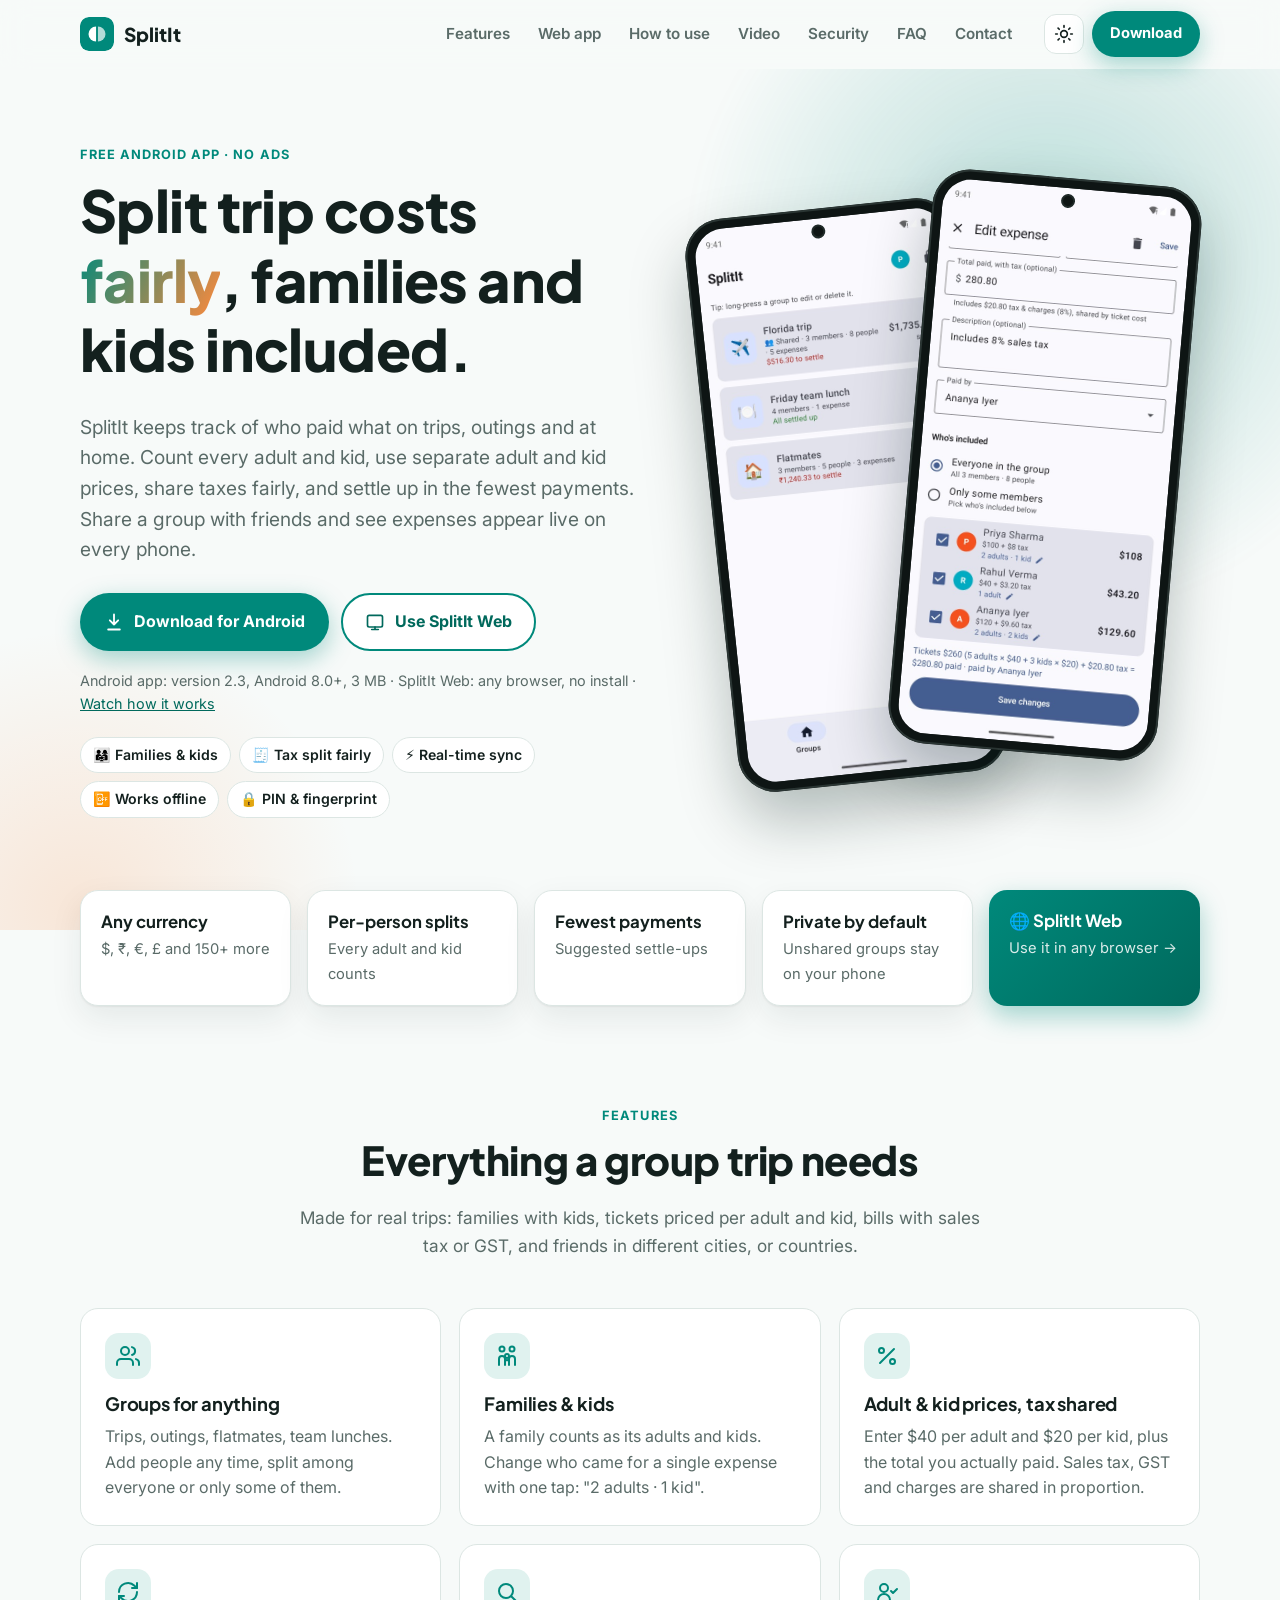
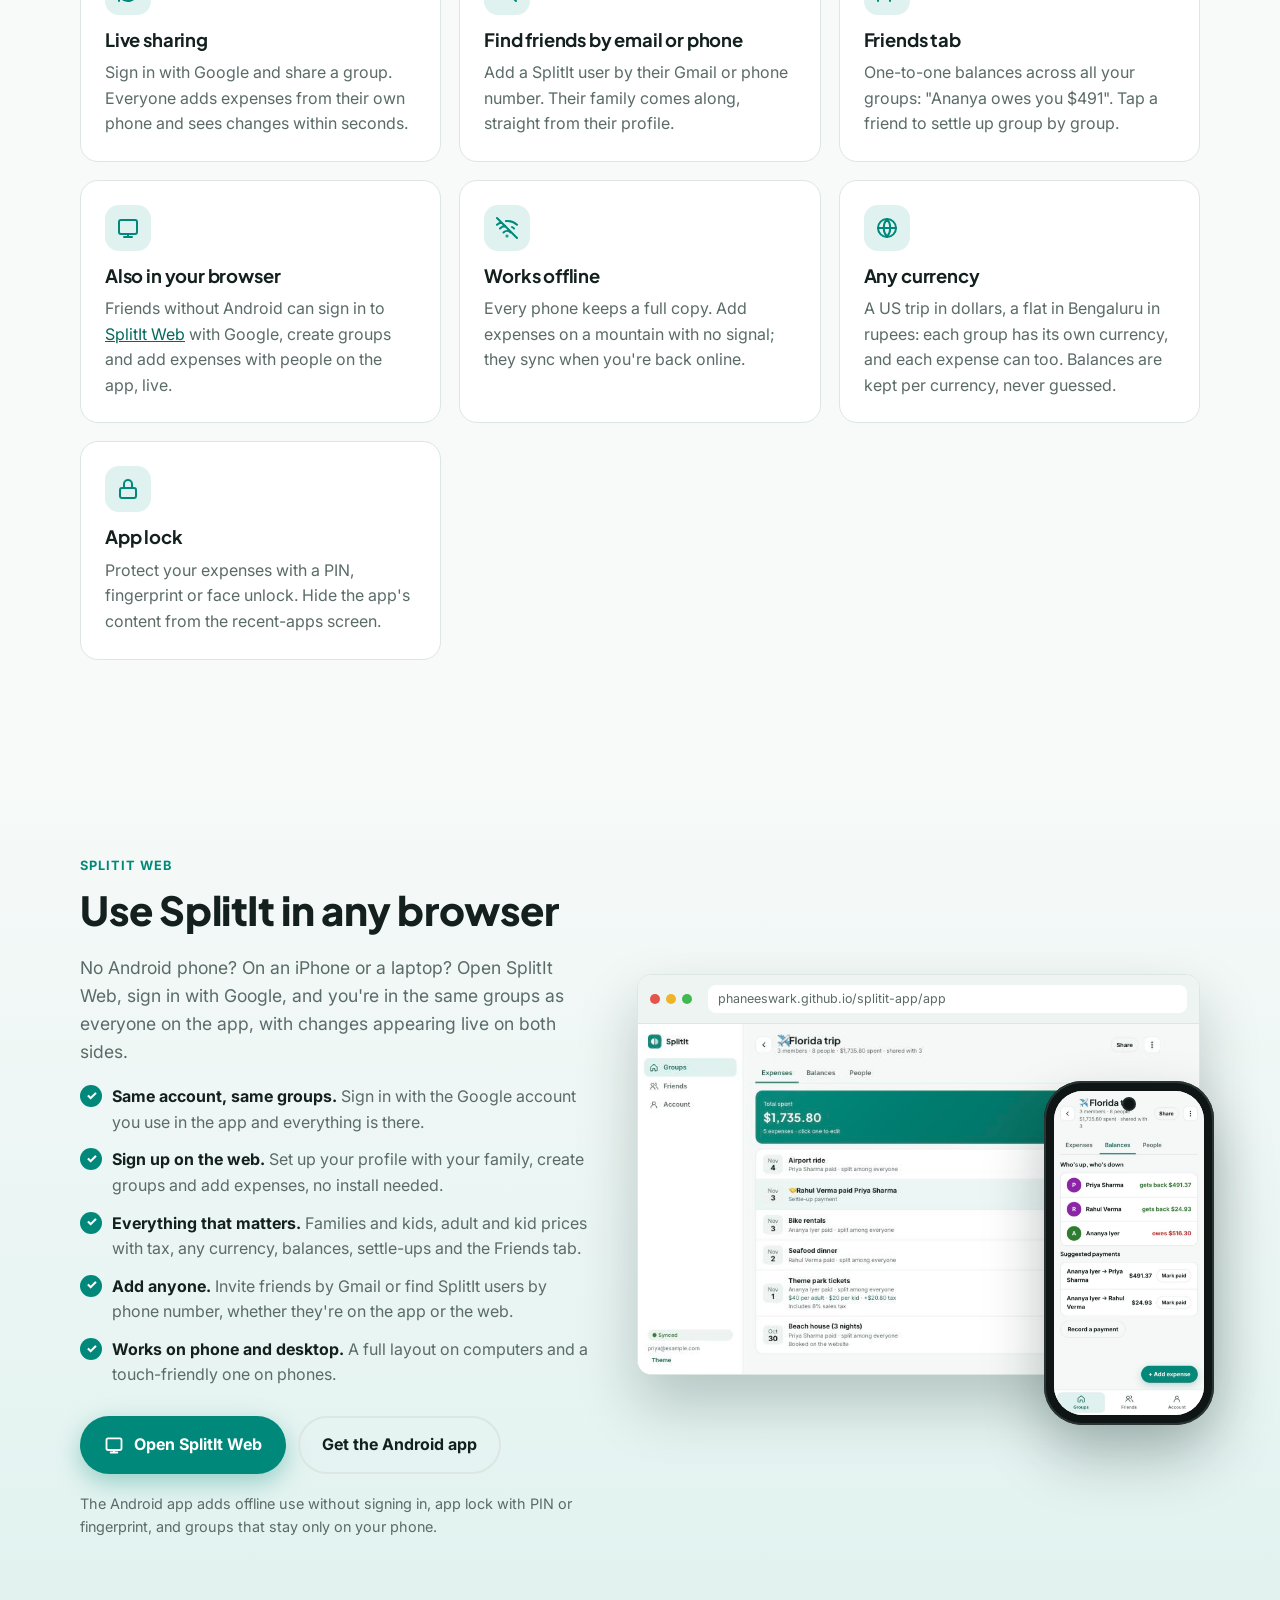
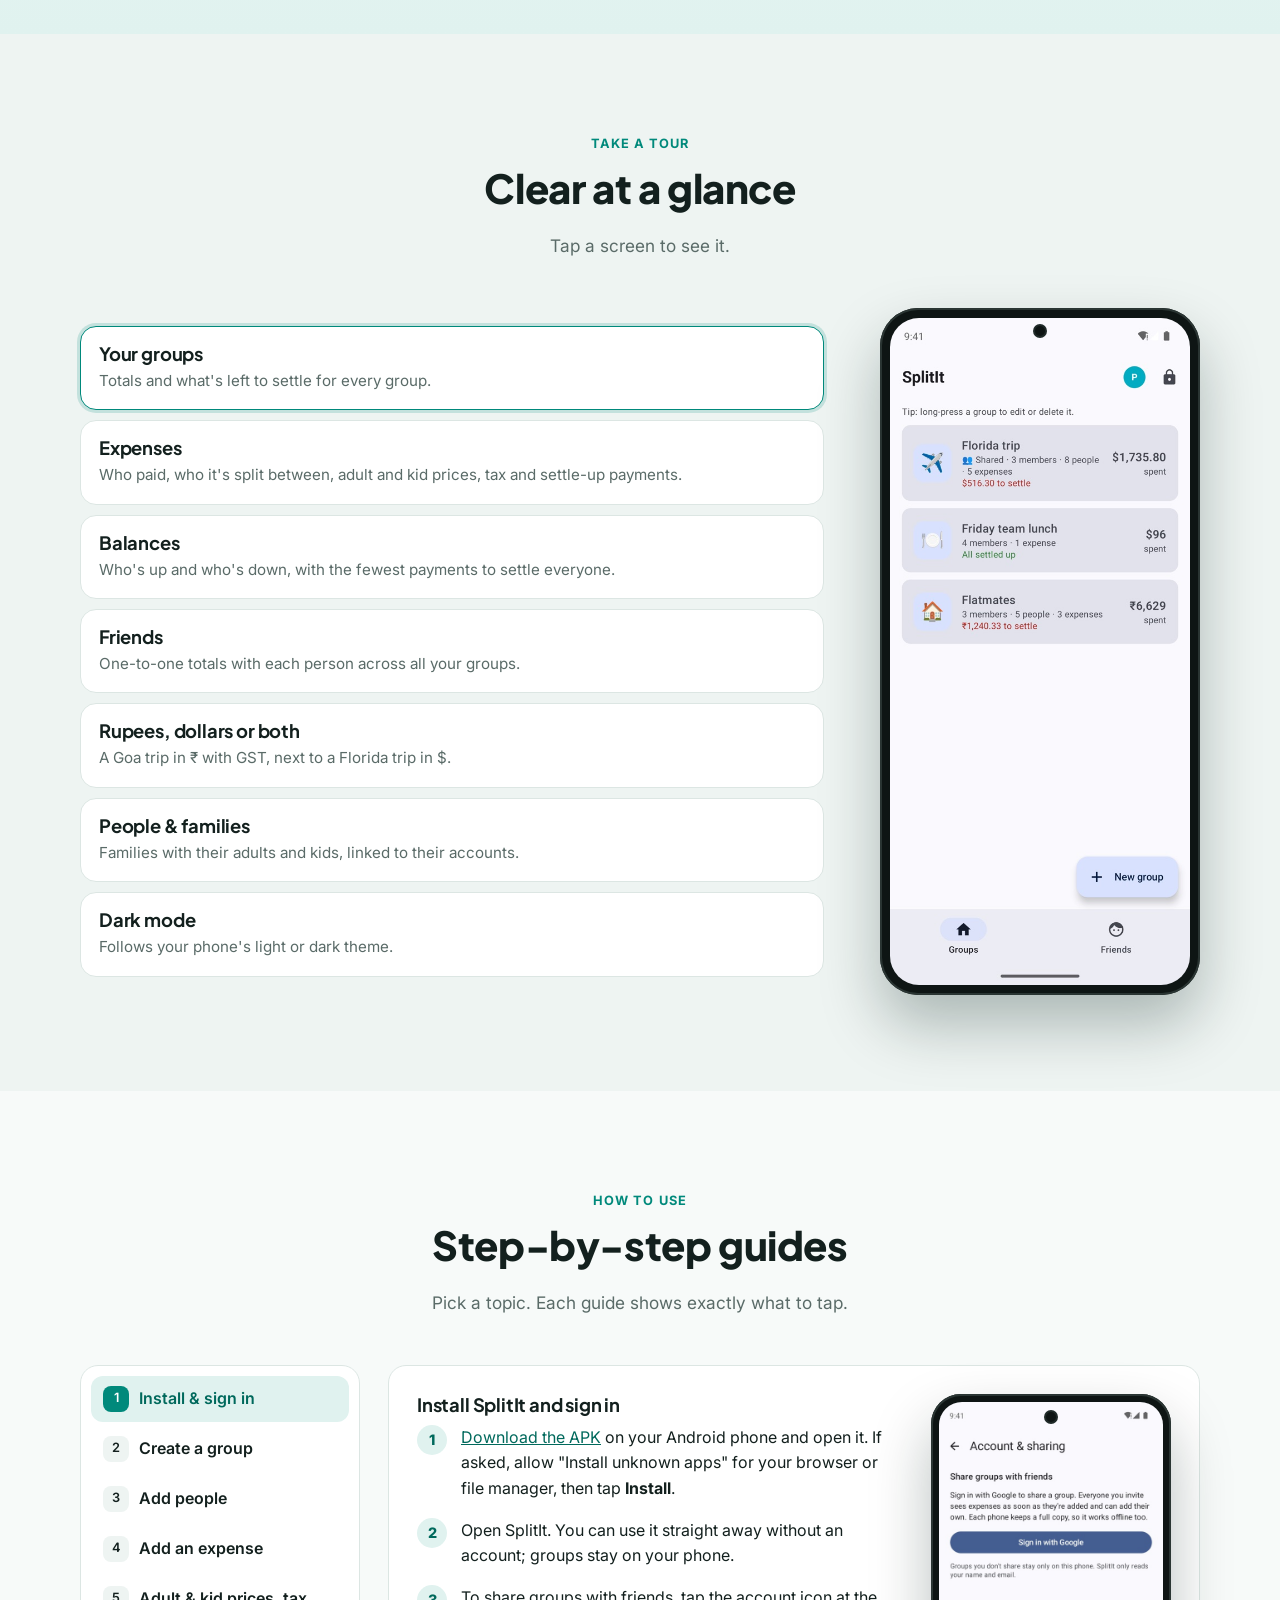
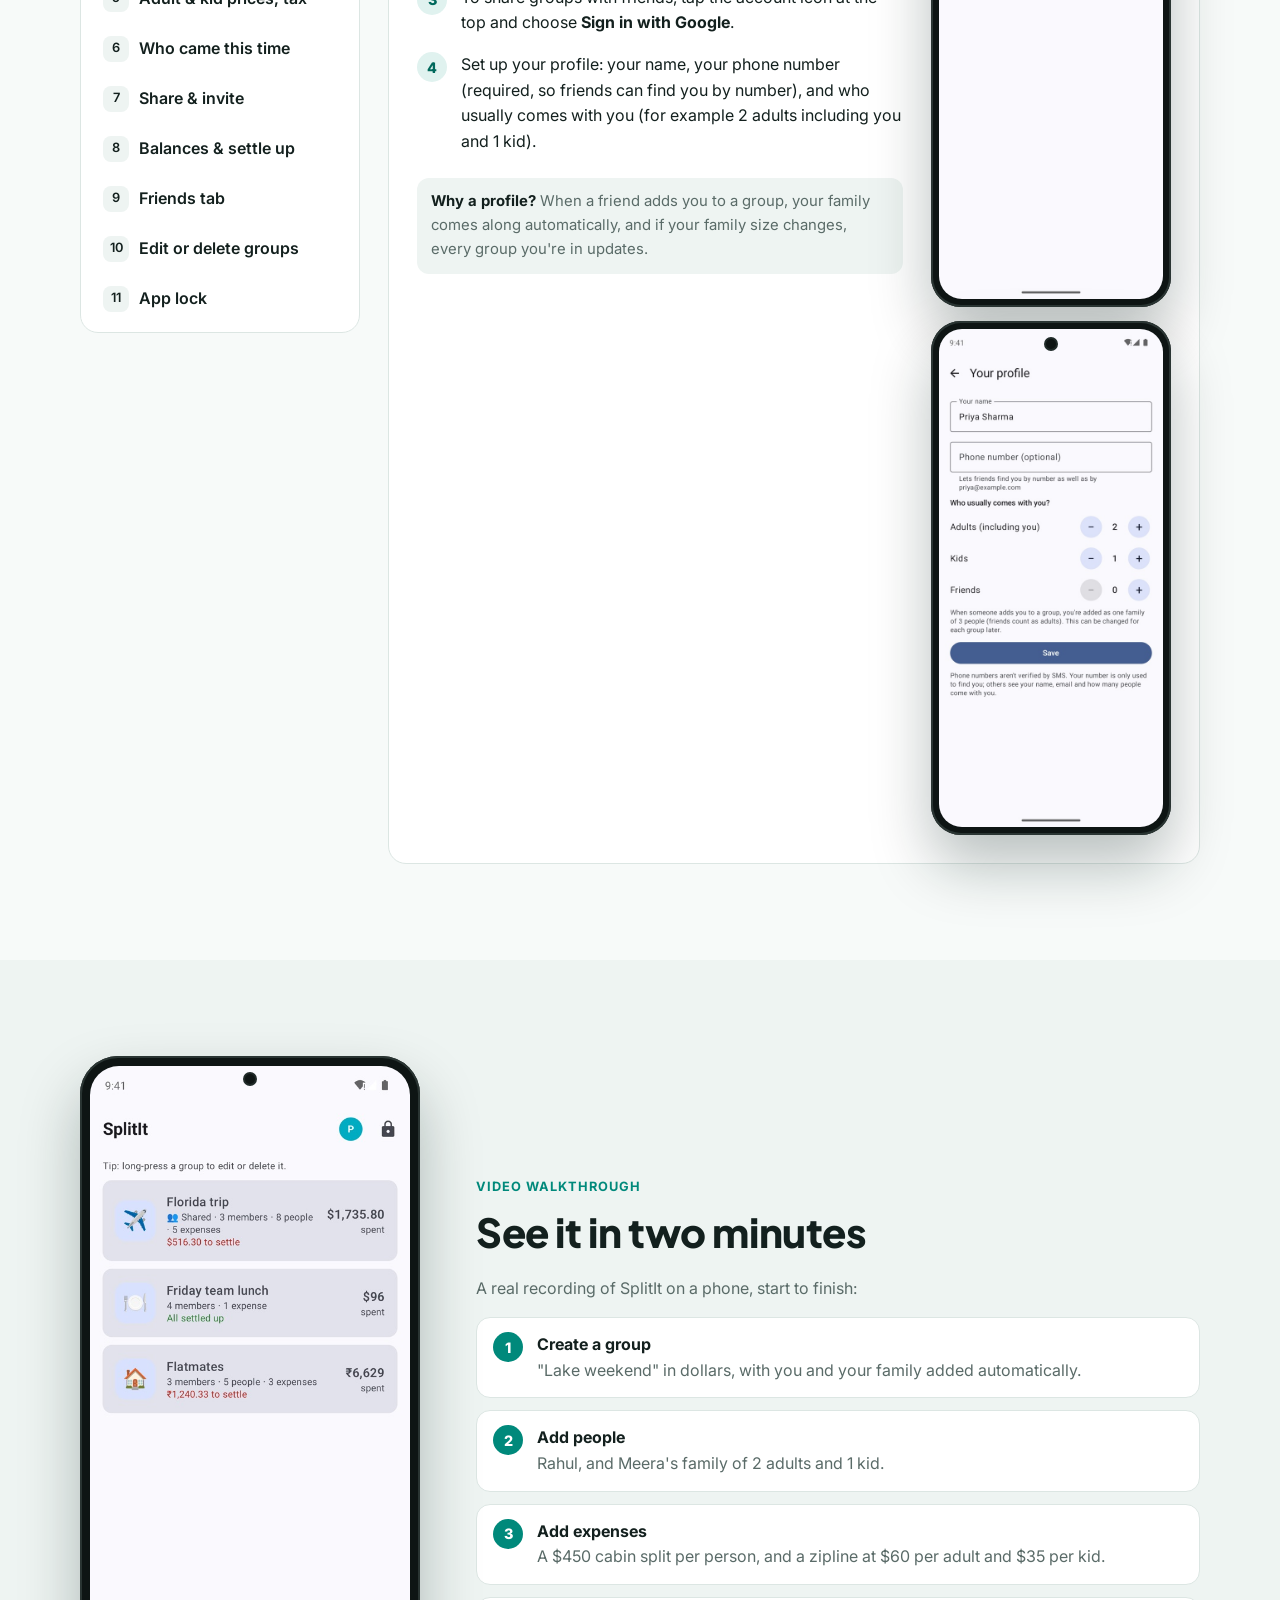
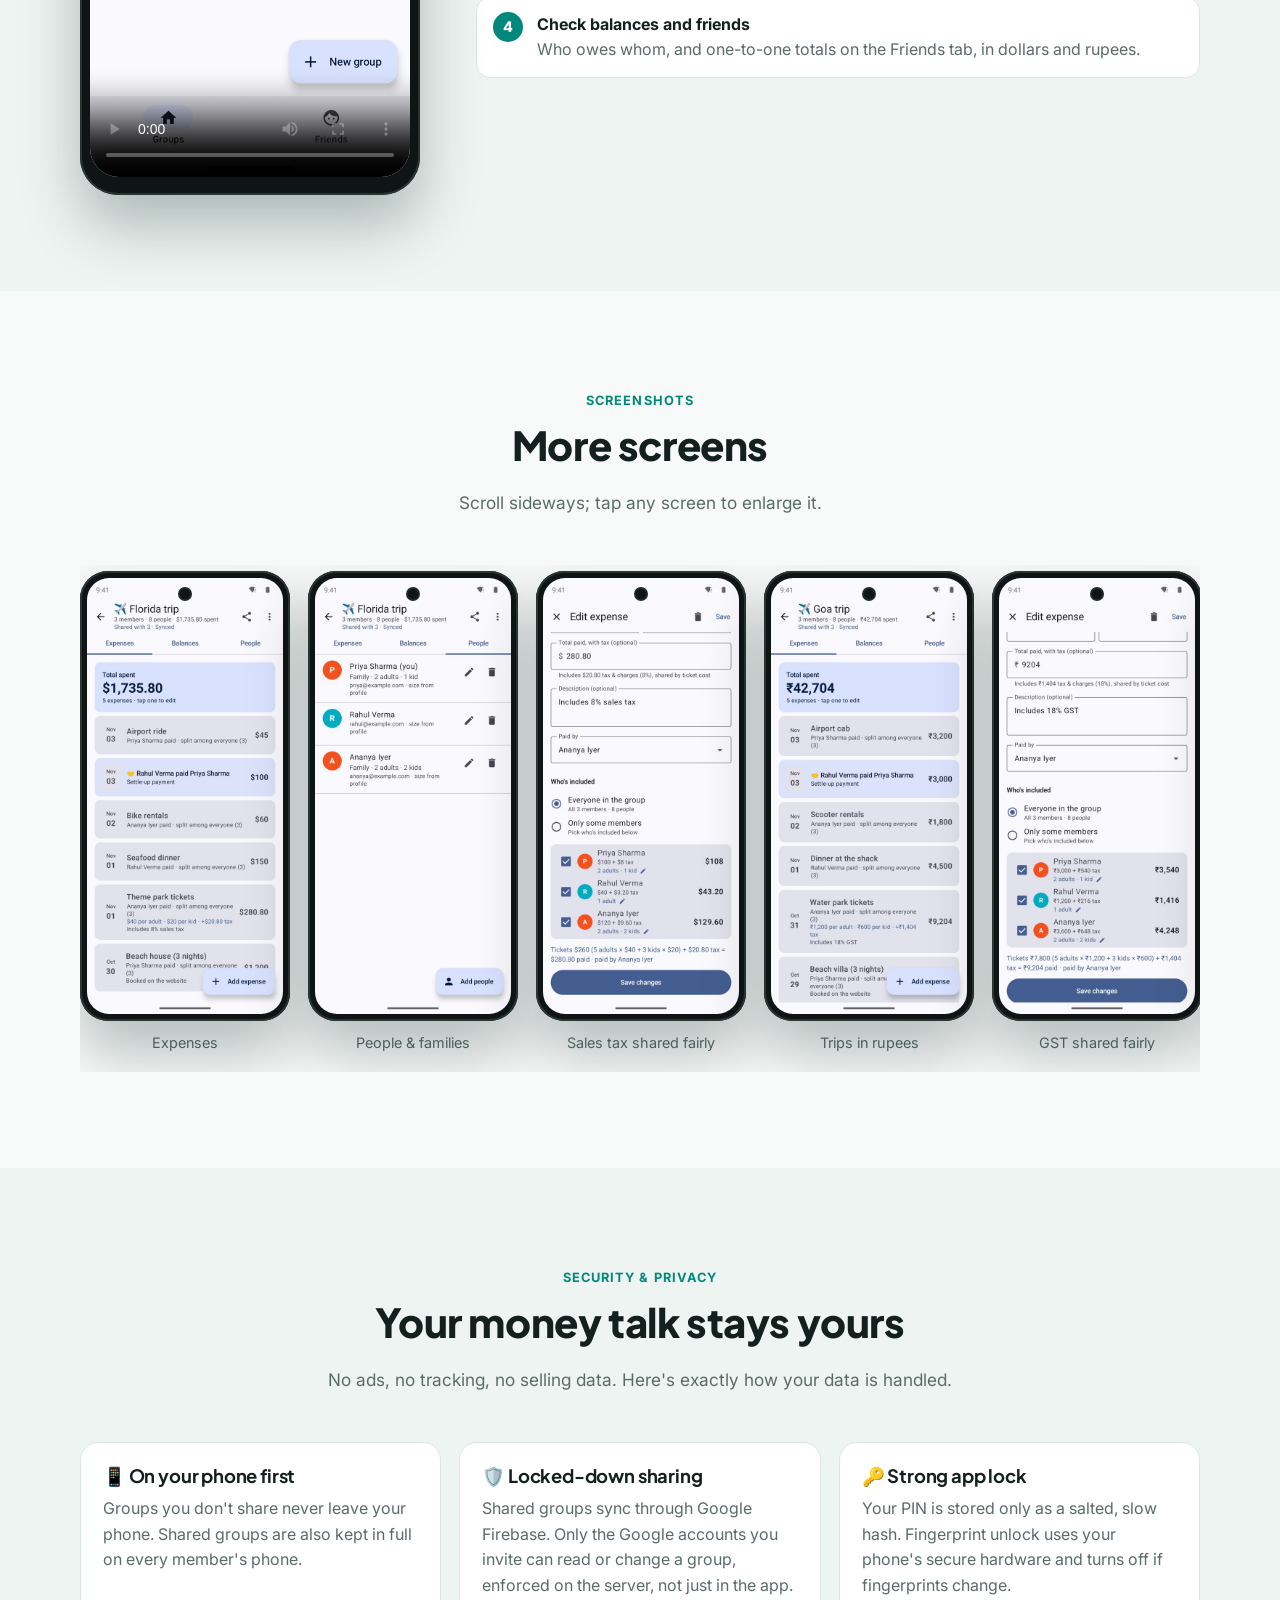
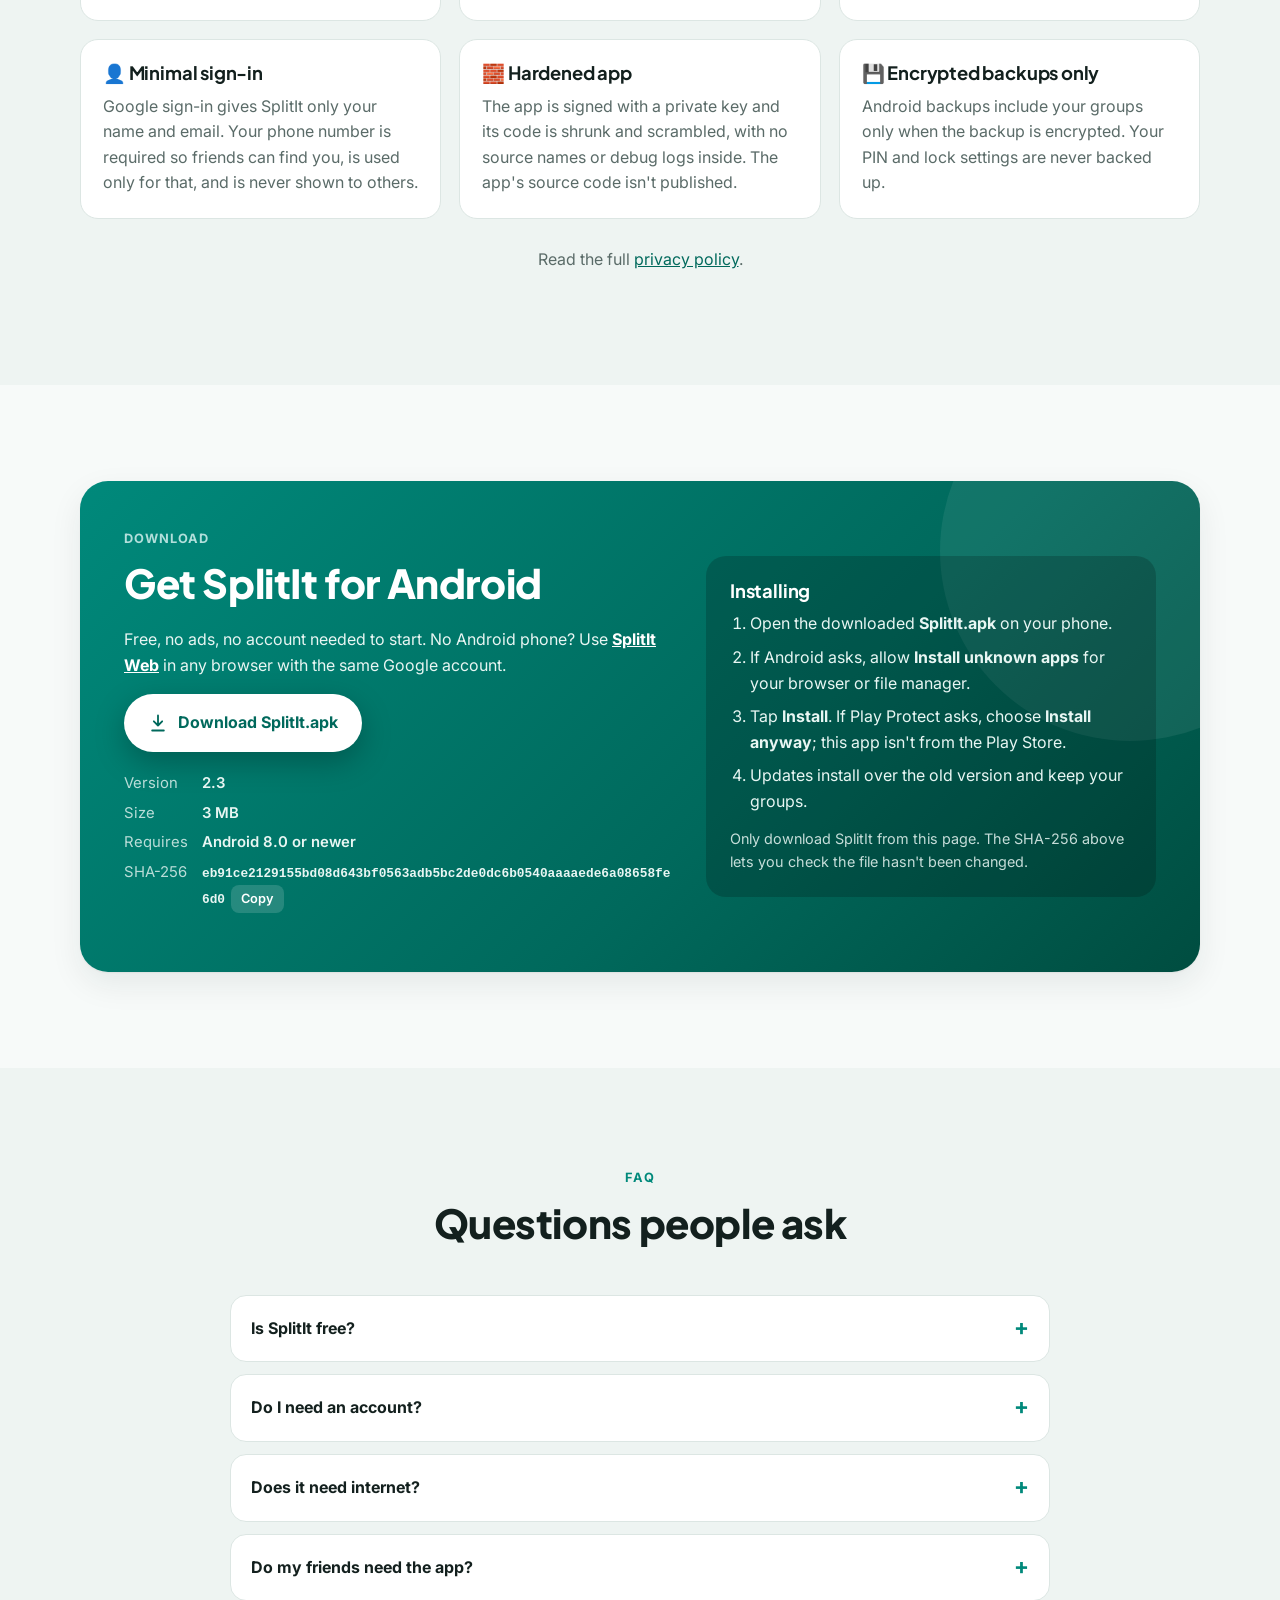
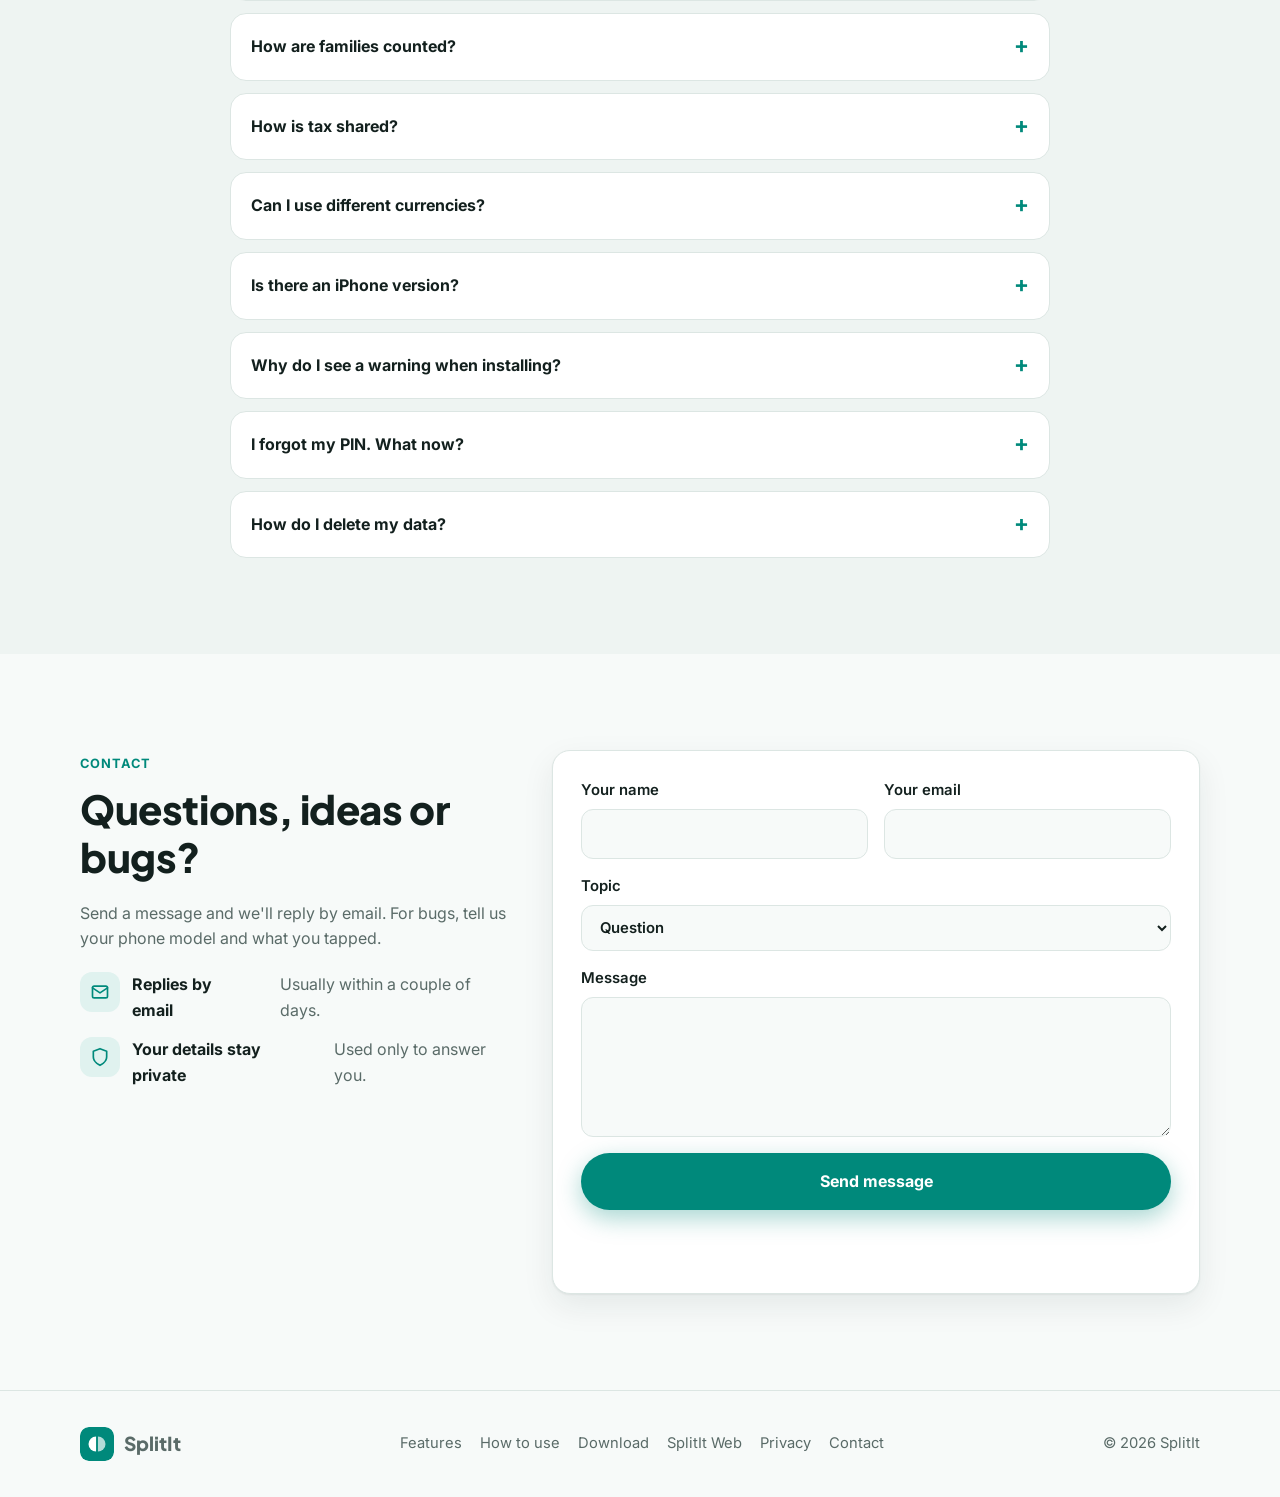
==== commit 907d7af5: "SplitIt Web: WhatsApp verification behind the on/off switch; site and download for 2.3 Co-Authored-B" ====
--- a/index.html
+++ b/index.html
@@ -66,7 +66,7 @@
             Use SplitIt Web
           </a>
         </div>
-        <p class="hero-meta">Android app: version 2.2, Android 8.0+, 3 MB · SplitIt Web: any browser, no install · <a href="#video">Watch how it works</a></p>
+        <p class="hero-meta">Android app: version 2.3, Android 8.0+, 3 MB · SplitIt Web: any browser, no install · <a href="#video">Watch how it works</a></p>
         <ul class="chips">
           <li>👨‍👩‍👧 Families &amp; kids</li>
           <li>🧾 Tax split fairly</li>
@@ -494,10 +494,10 @@
             Download SplitIt.apk
           </a>
           <dl class="meta">
-            <dt>Version</dt><dd>2.2</dd>
+            <dt>Version</dt><dd>2.3</dd>
             <dt>Size</dt><dd>3 MB</dd>
             <dt>Requires</dt><dd>Android 8.0 or newer</dd>
-            <dt>SHA-256</dt><dd><code id="sha">65d6437888ff96c57d4903d35b3351c82907f87f370a73cc2571f2e7777bdf57</code><button class="copy" id="copy-sha" type="button">Copy</button></dd>
+            <dt>SHA-256</dt><dd><code id="sha">eb91ce2129155bd08d643bf0563adb5bc2de0dc6b0540aaaaede6a08658fe6d0</code><button class="copy" id="copy-sha" type="button">Copy</button></dd>
           </dl>
         </div>
         <div class="install">
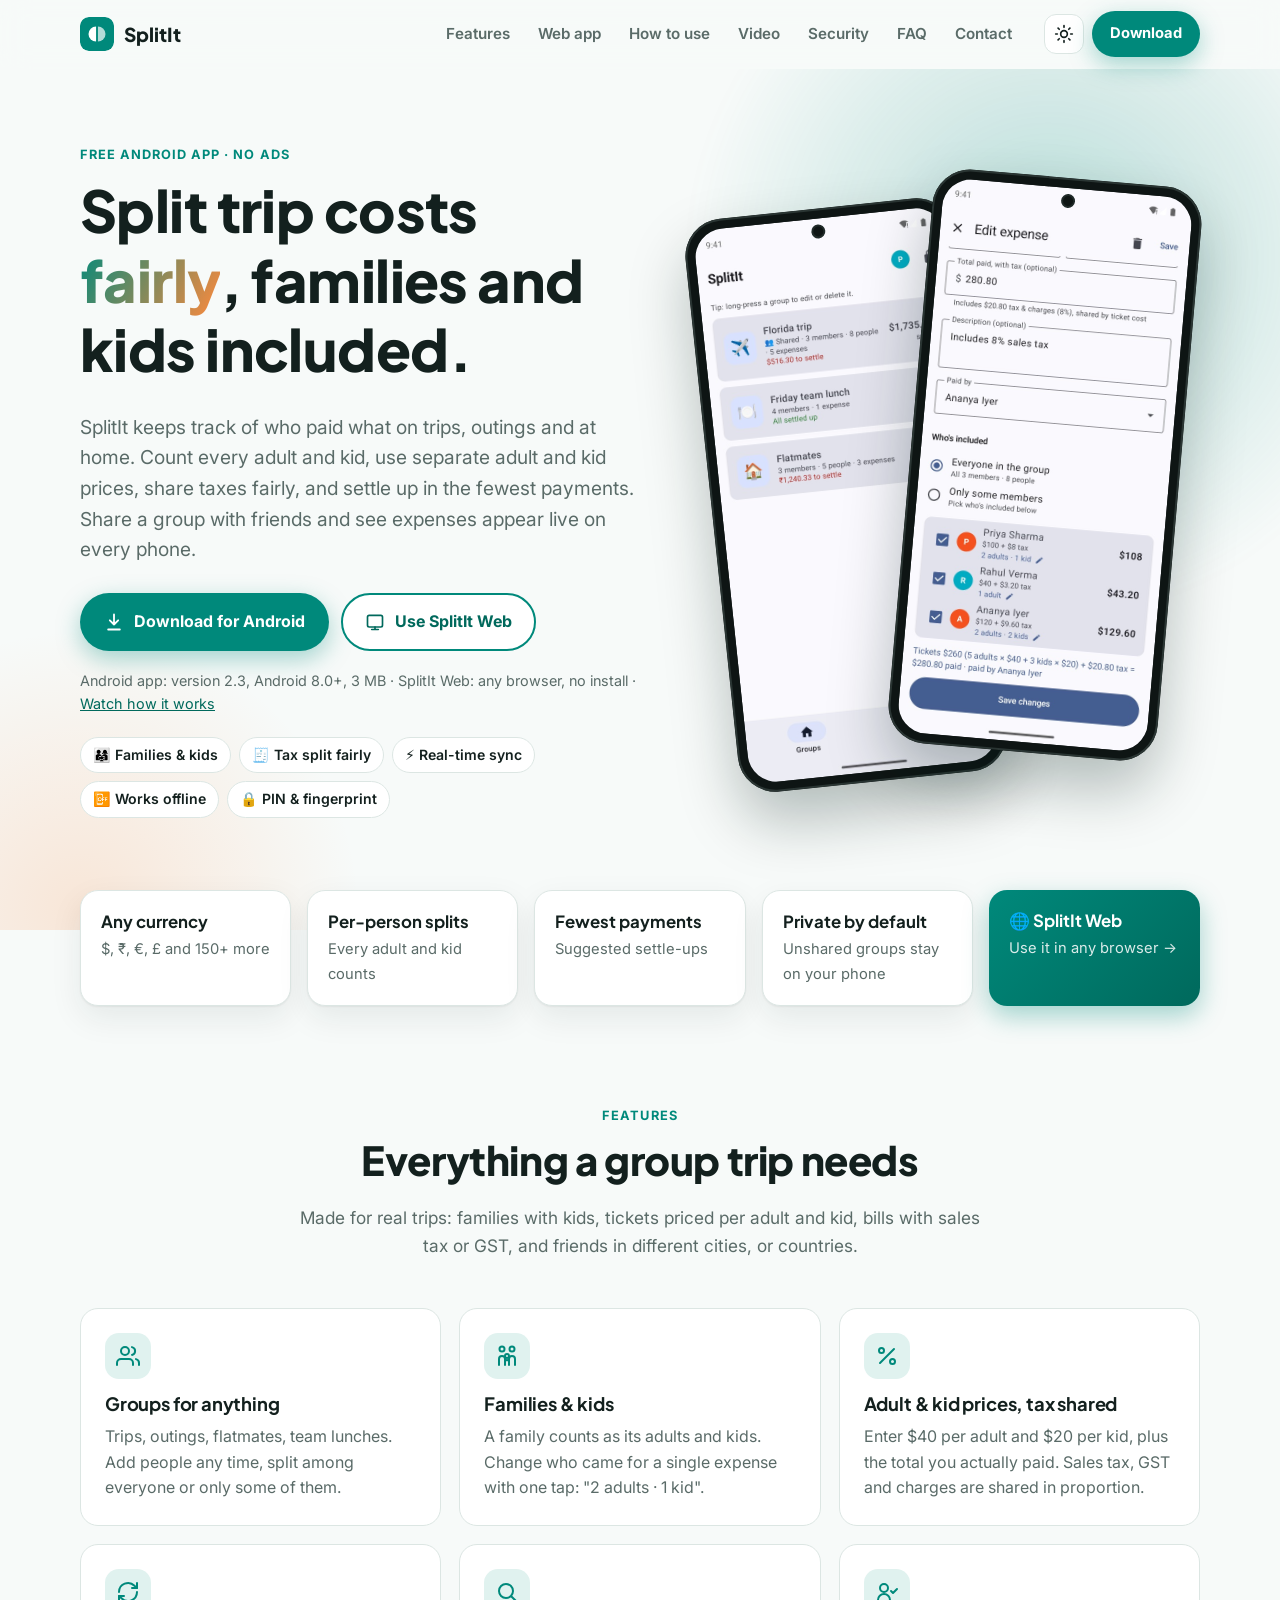
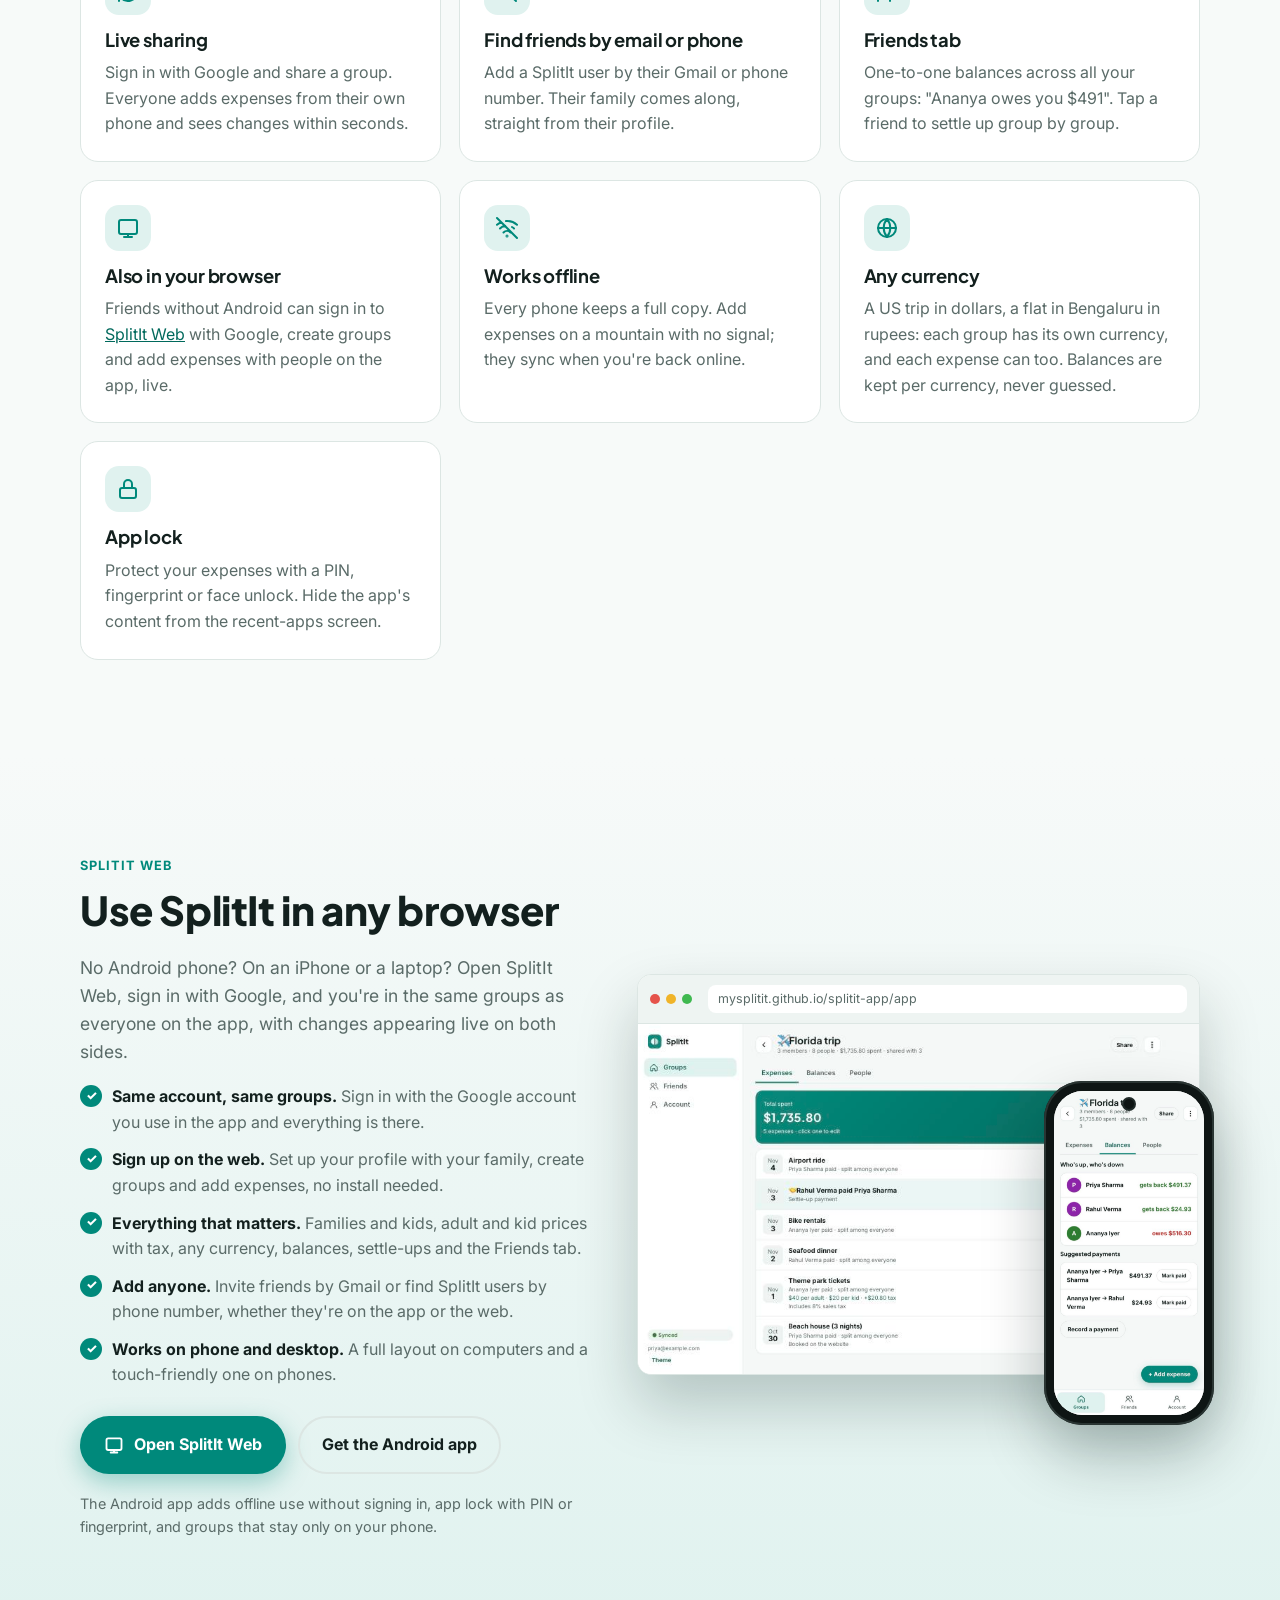
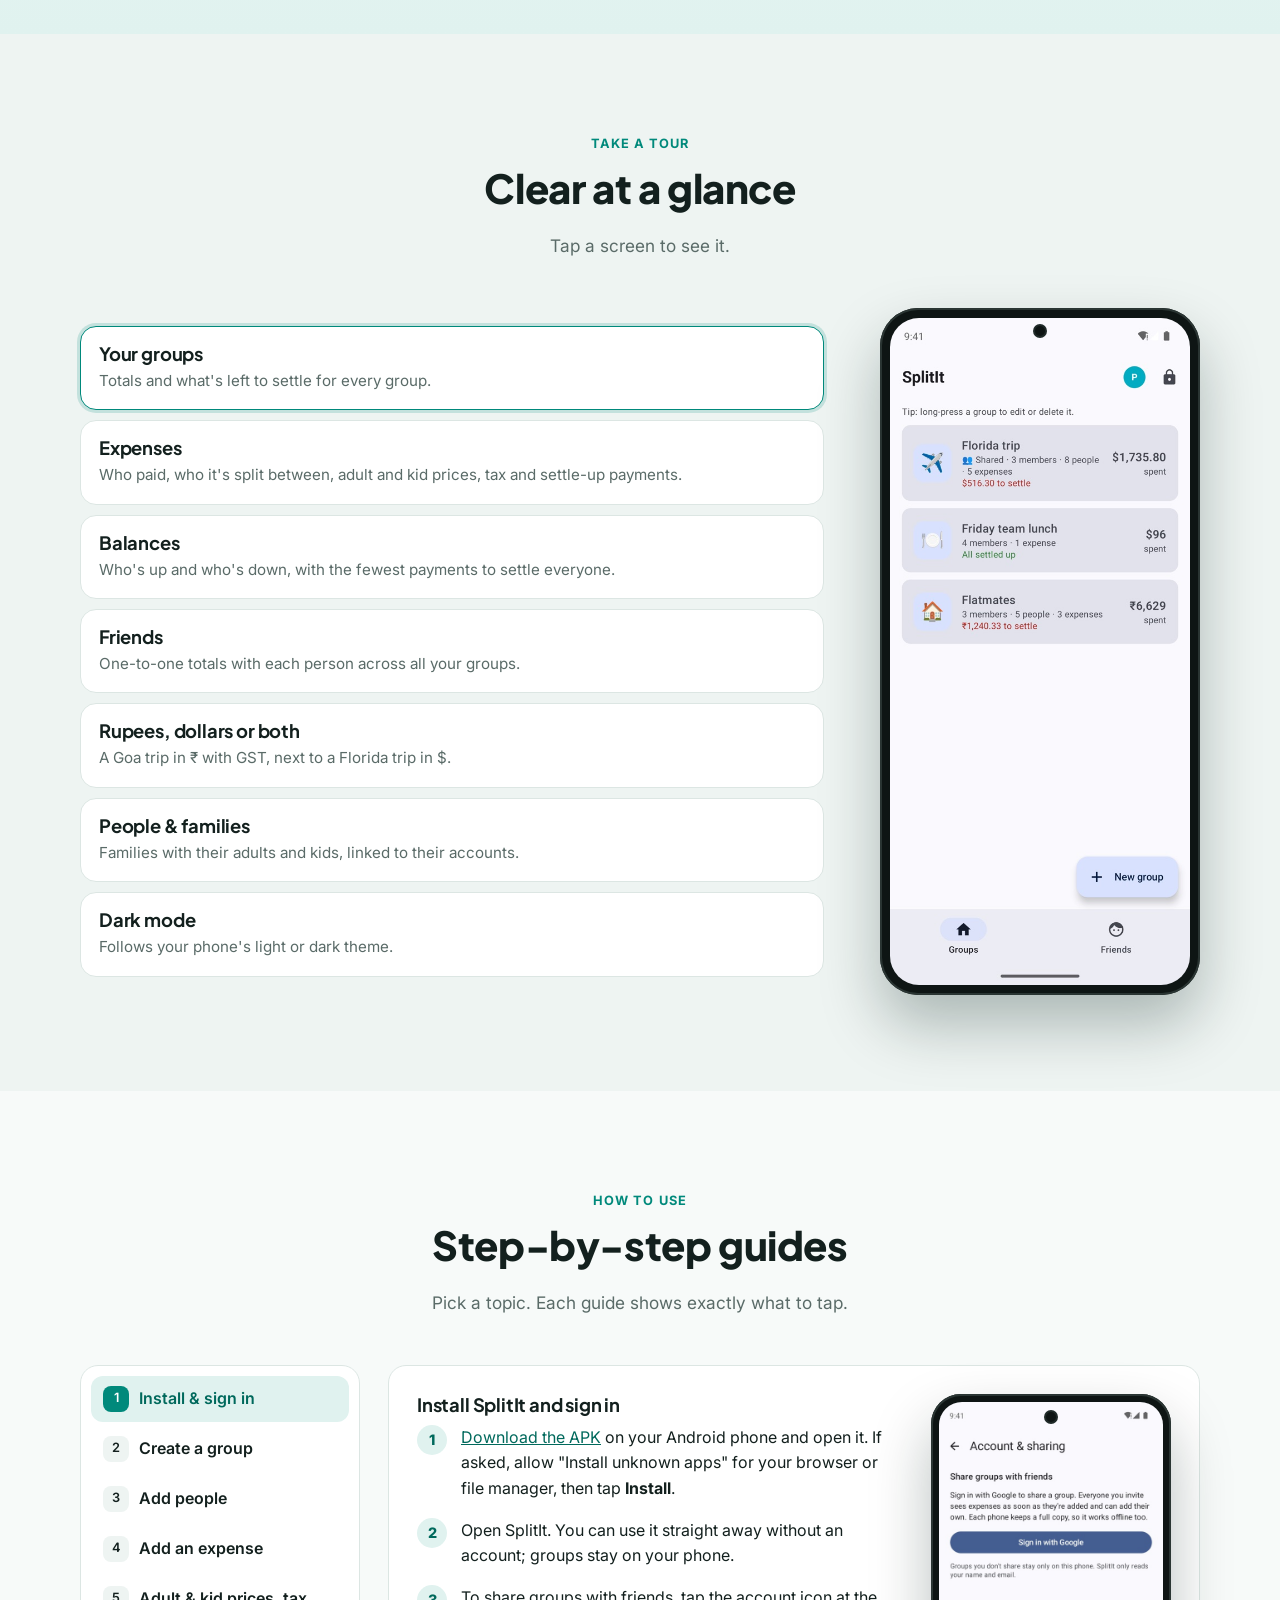
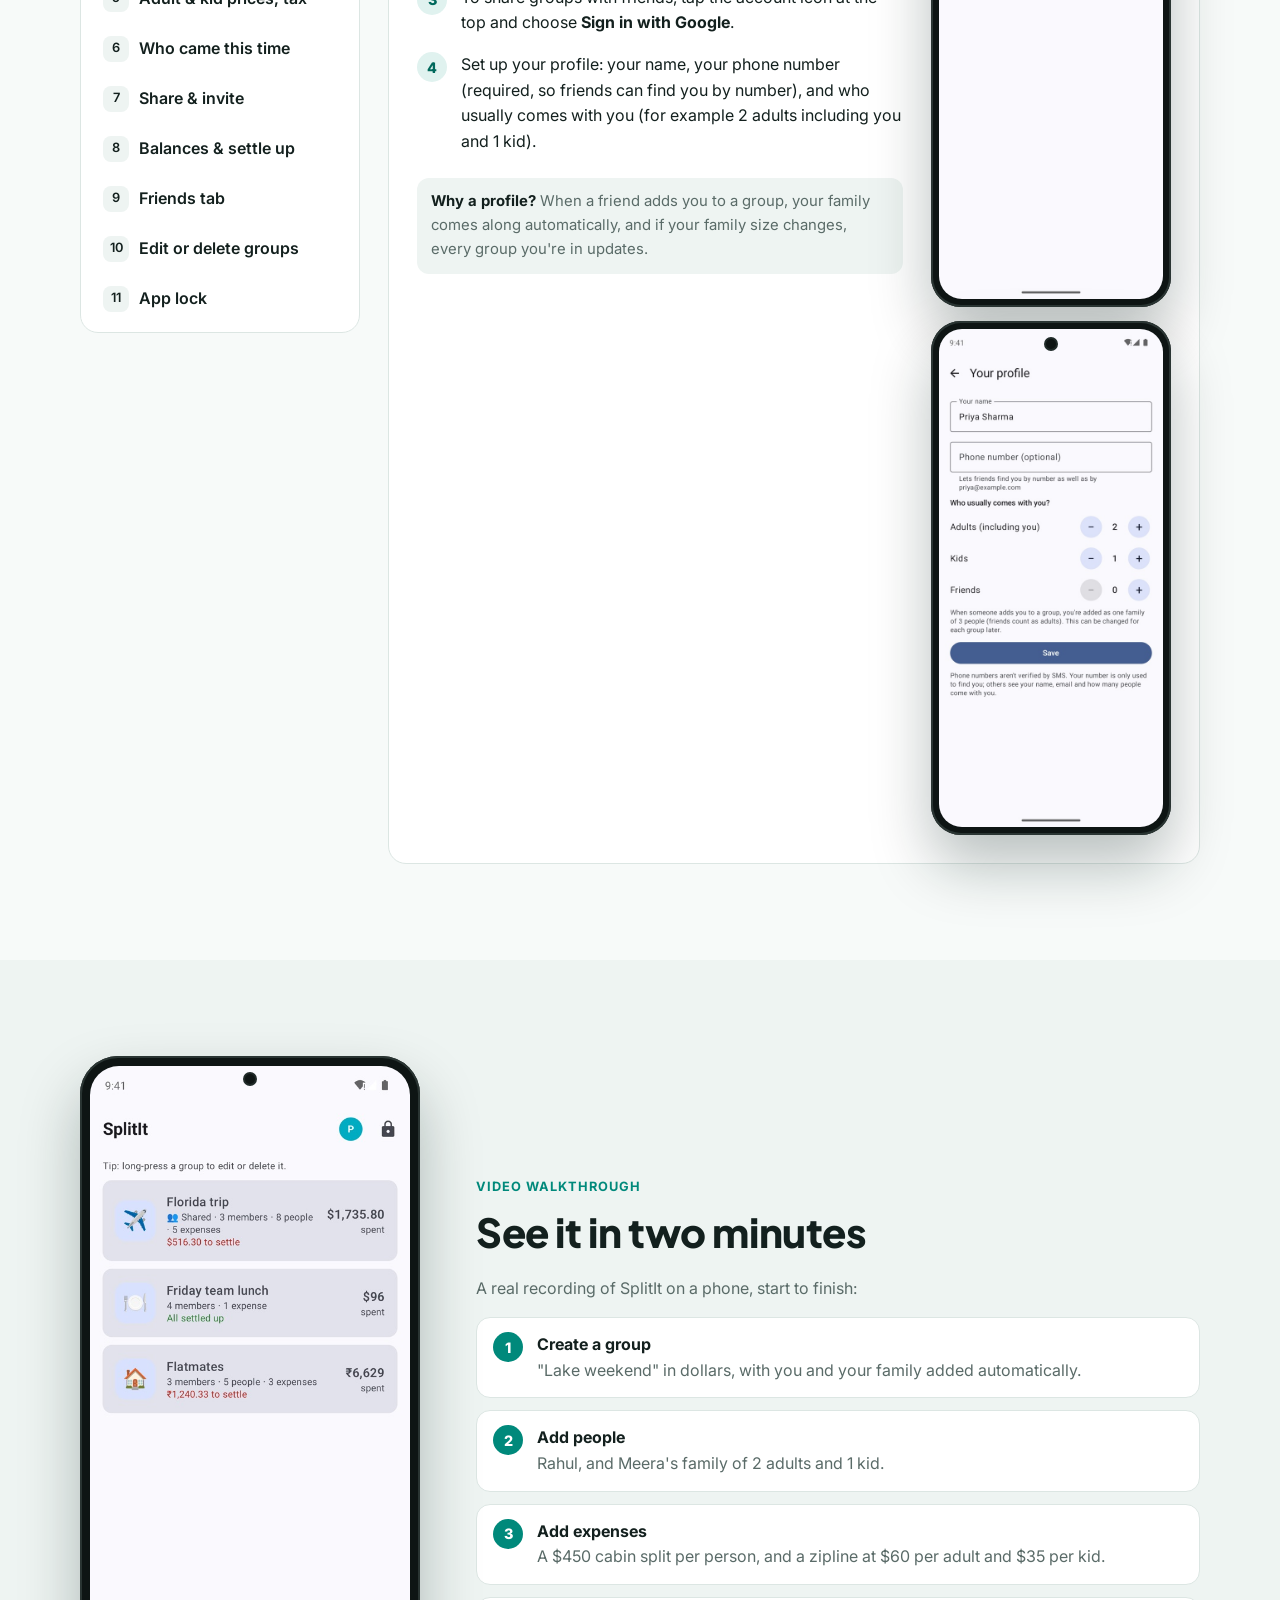
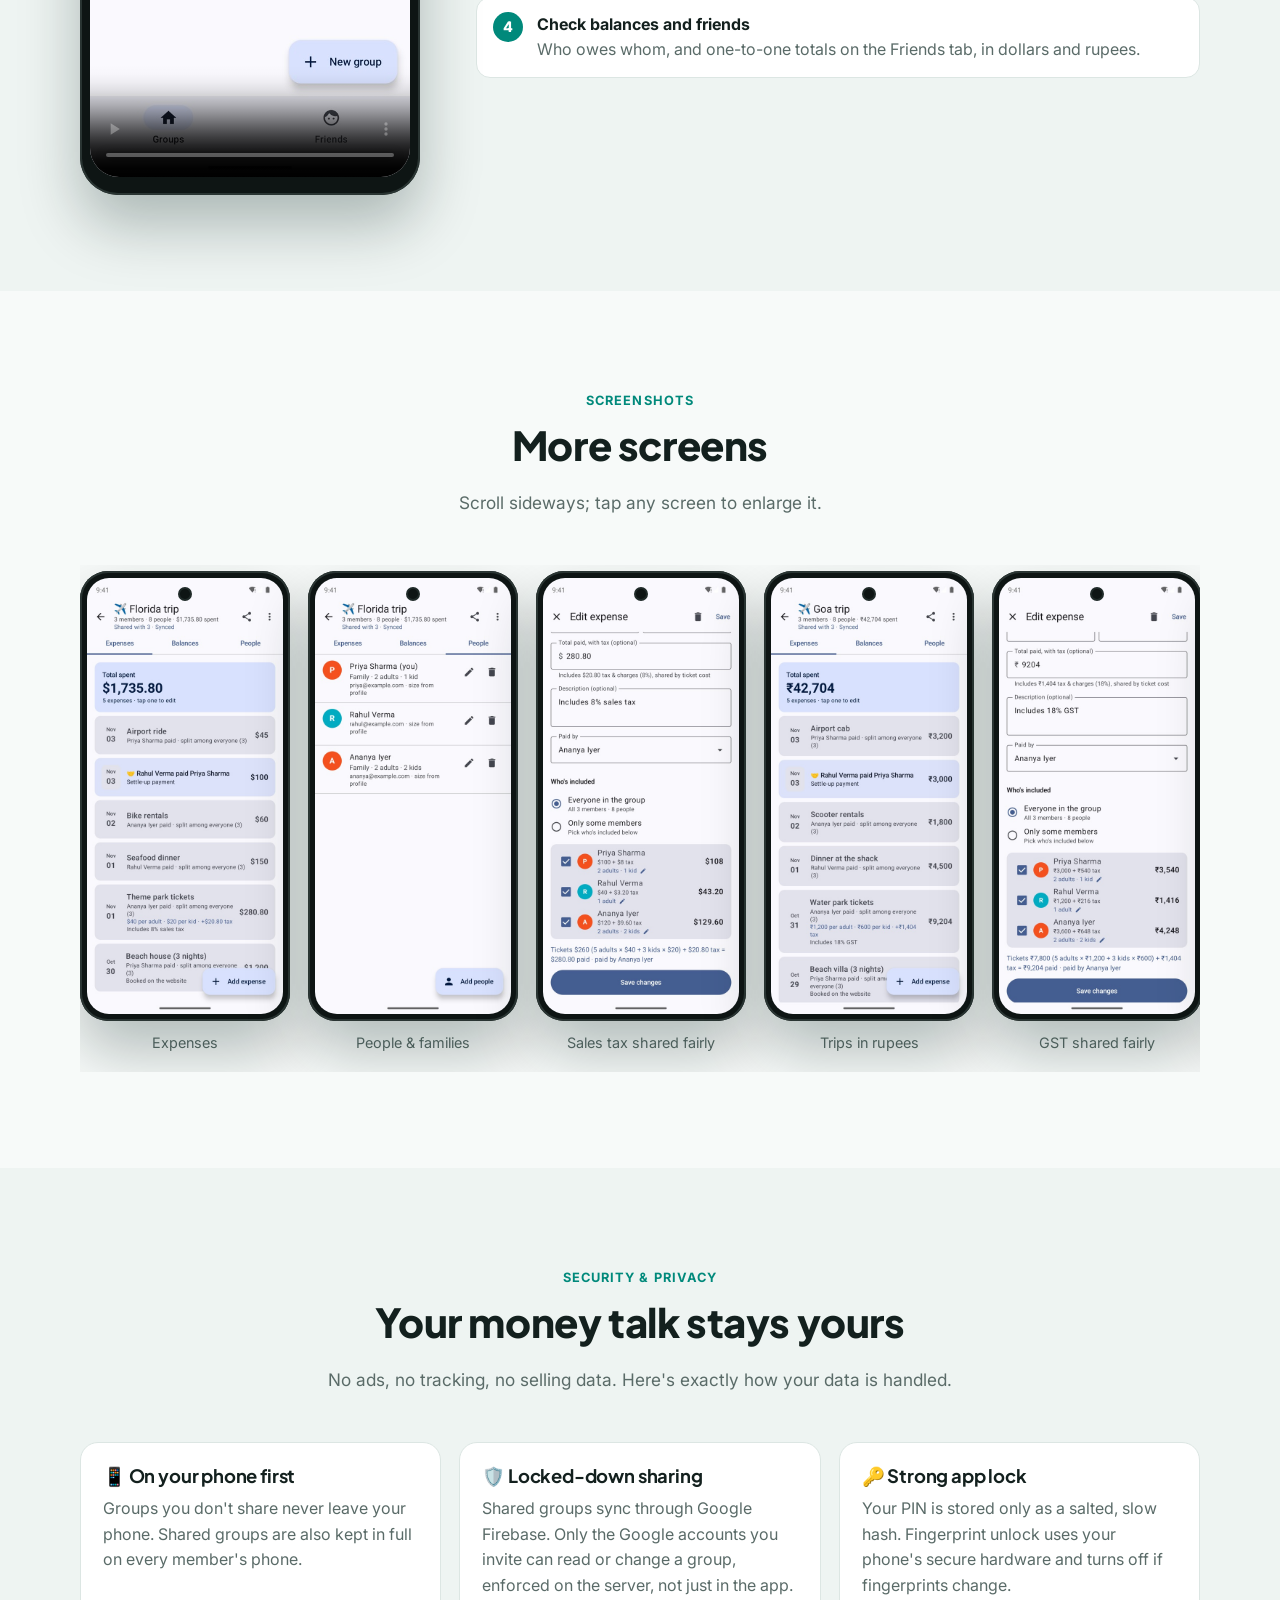
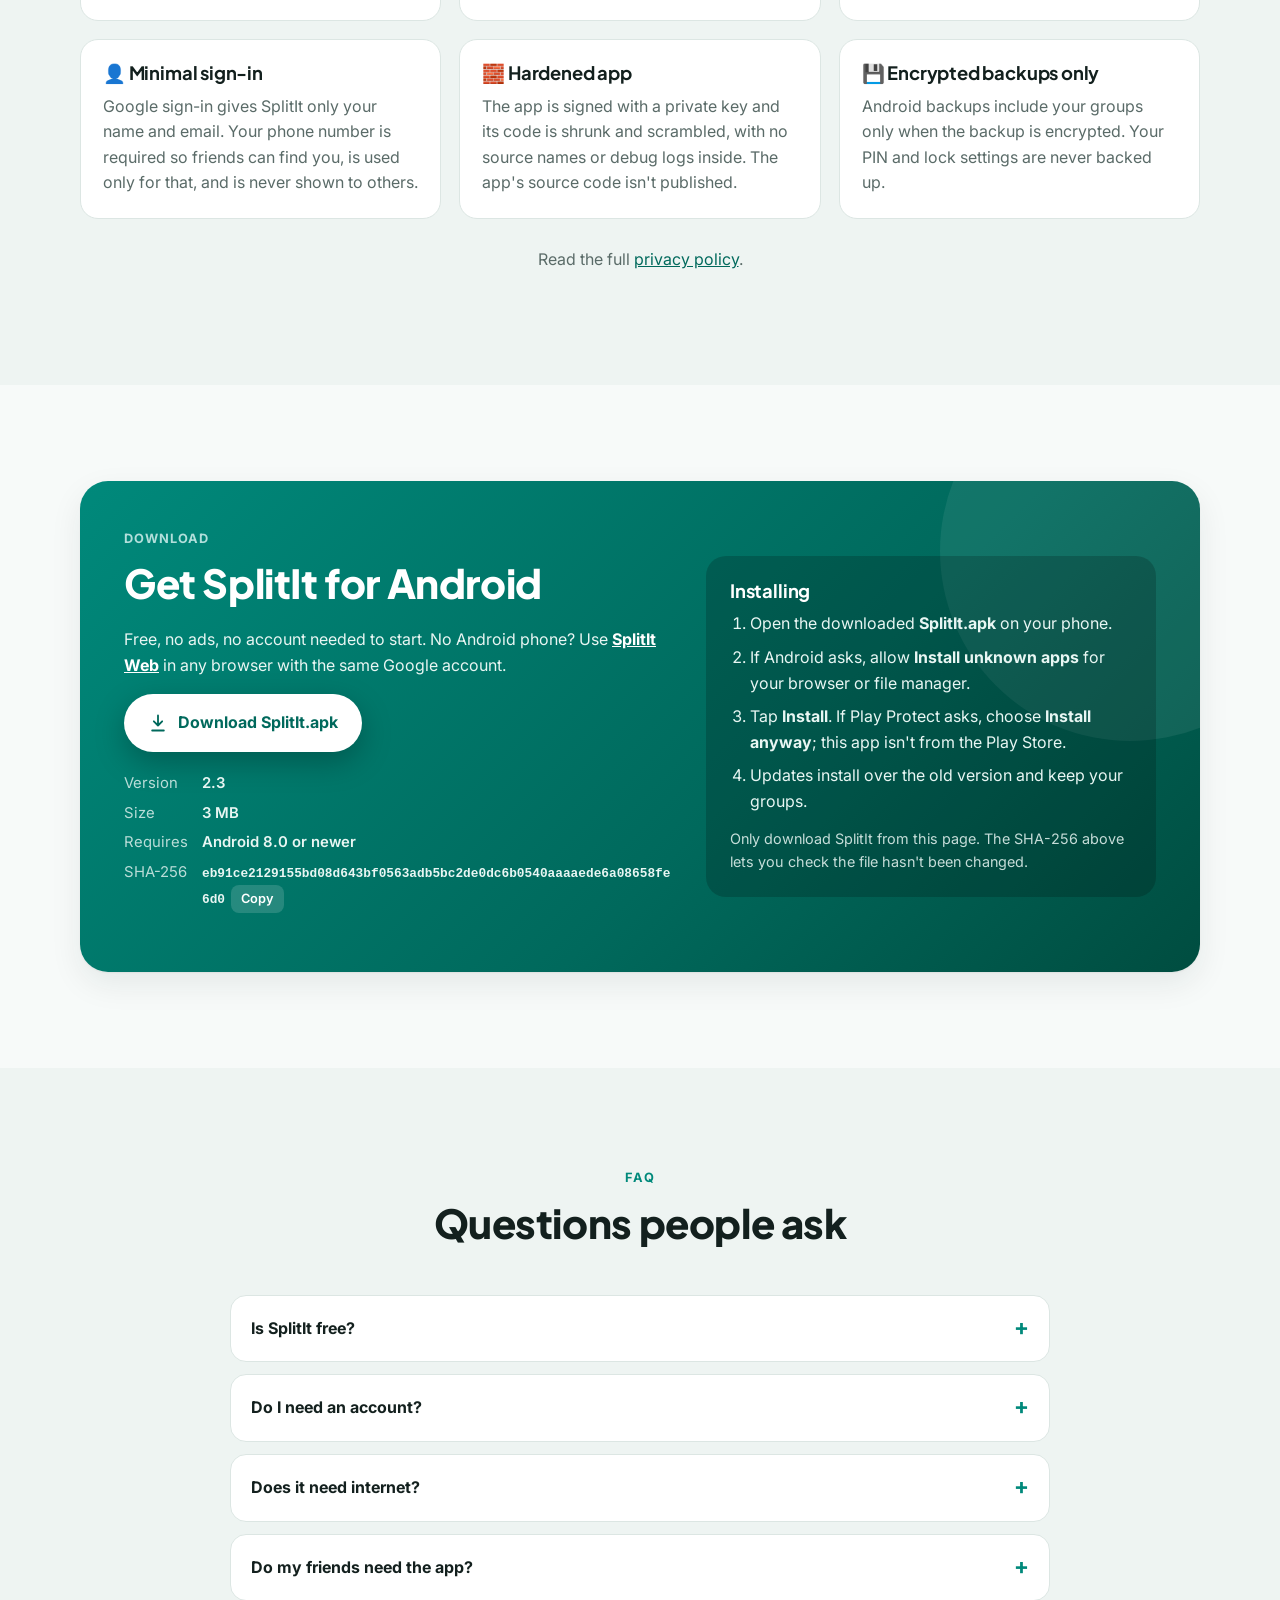
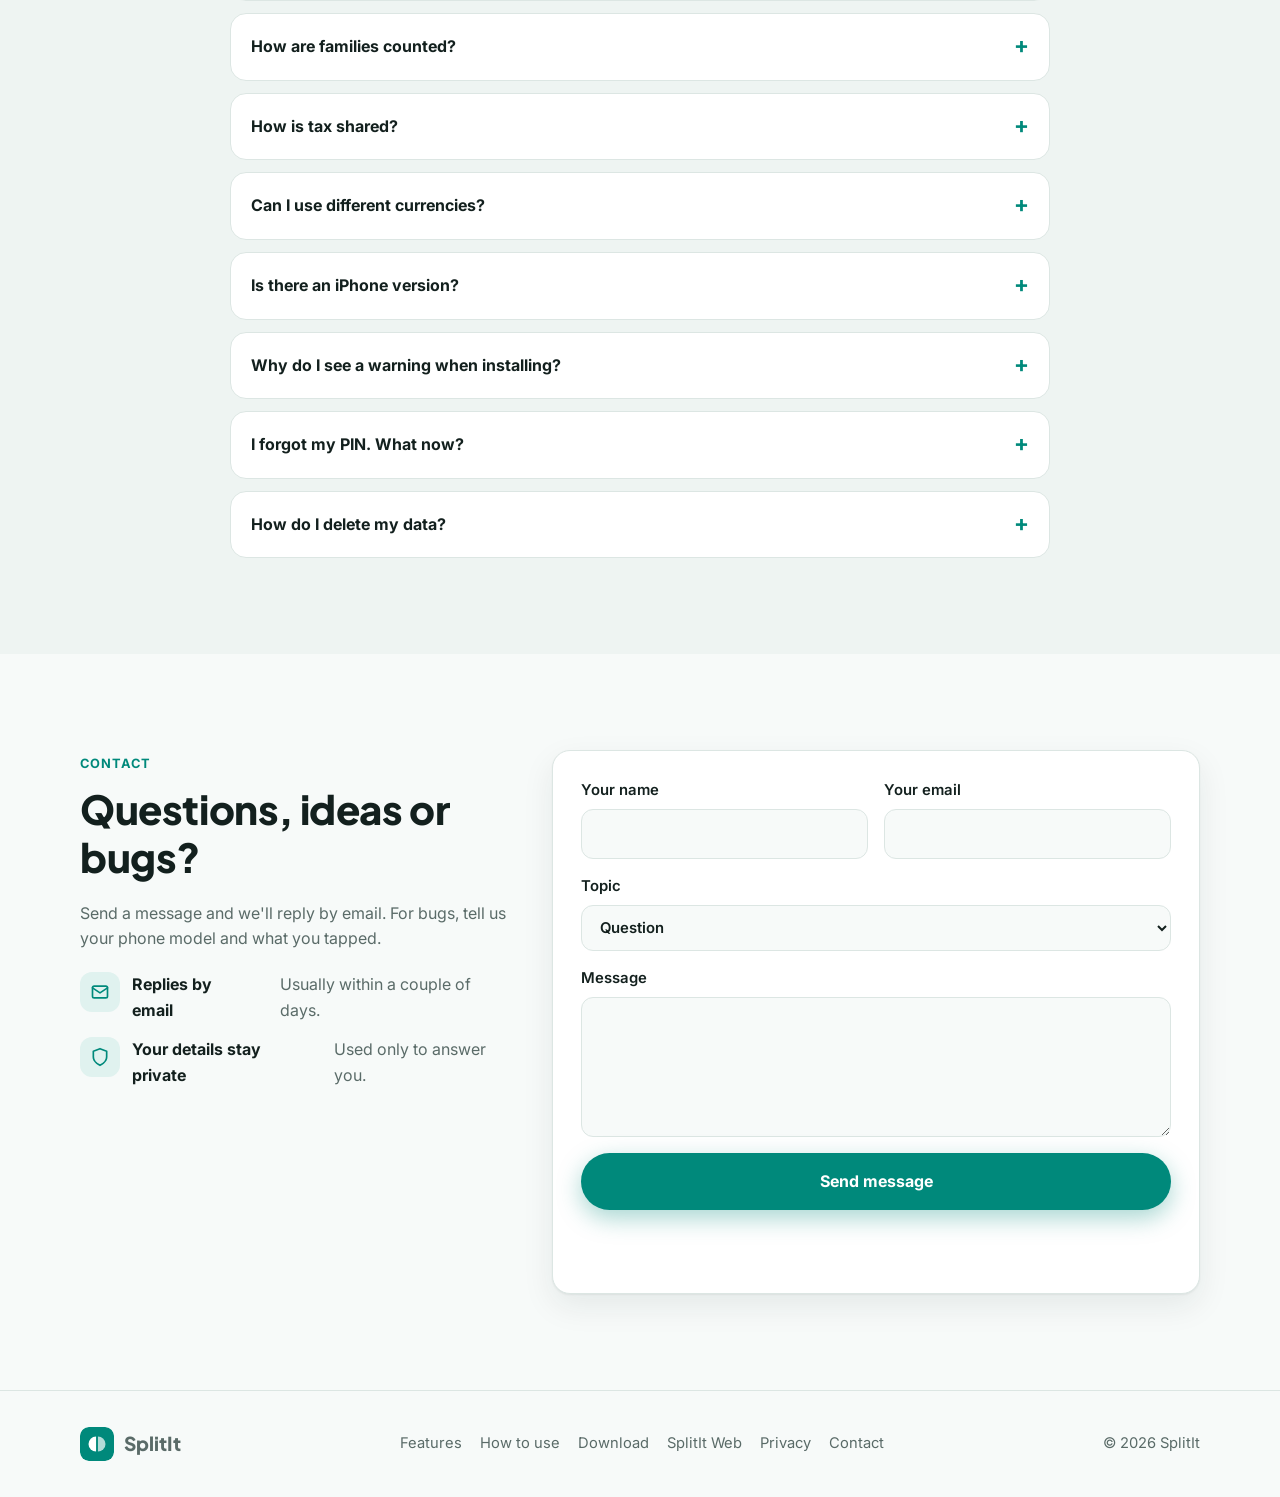
==== commit 47583b2b: "Move to the MySplitIt GitHub account Website and download links now point to mysplitit.github.io/spl" ====
--- a/index.html
+++ b/index.html
@@ -9,7 +9,7 @@
   <link rel="icon" href="assets/icon.svg" type="image/svg+xml">
   <meta property="og:title" content="SplitIt – Split trip costs fairly">
   <meta property="og:description" content="Split group expenses with families, kids, taxes and any currency. Shares live with friends, works offline.">
-  <meta property="og:image" content="https://phaneeswark.github.io/splitit-app/assets/screens/home.jpg">
+  <meta property="og:image" content="https://mysplitit.github.io/splitit-app/assets/screens/home.jpg">
   <meta property="og:type" content="website">
   <link rel="preconnect" href="https://fonts.googleapis.com">
   <link rel="preconnect" href="https://fonts.gstatic.com" crossorigin>
@@ -180,7 +180,7 @@
       </div>
       <div class="web-shots reveal" aria-hidden="true">
         <div class="browser">
-          <div class="browser-bar"><span></span><span></span><span></span><div class="url">phaneeswark.github.io/splitit-app/app</div></div>
+          <div class="browser-bar"><span></span><span></span><span></span><div class="url">mysplitit.github.io/splitit-app/app</div></div>
           <img src="assets/screens/web_group.jpg" alt="" width="800" height="500" loading="lazy">
         </div>
         <div class="phone web-phone"><img src="assets/screens/web_mobile.jpg" alt="" width="540" height="1168" loading="lazy"></div>
@@ -489,7 +489,7 @@
           <span class="eyebrow" style="color:#b2dfdb">Download</span>
           <h2>Get SplitIt for Android</h2>
           <p>Free, no ads, no account needed to start. No Android phone? Use <a href="app/" style="color:#fff;font-weight:700">SplitIt Web</a> in any browser with the same Google account.</p>
-          <a class="btn btn-primary" id="download-btn" href="https://github.com/phaneeswark/splitit-app/releases/latest/download/SplitIt.apk">
+          <a class="btn btn-primary" id="download-btn" href="https://github.com/MySplitIt/splitit-app/releases/latest/download/SplitIt.apk">
             <svg viewBox="0 0 24 24" fill="none" stroke="currentColor" stroke-width="2.2" stroke-linecap="round" stroke-linejoin="round"><path d="M12 3v12M7 10l5 5 5-5M5 21h14"/></svg>
             Download SplitIt.apk
           </a>
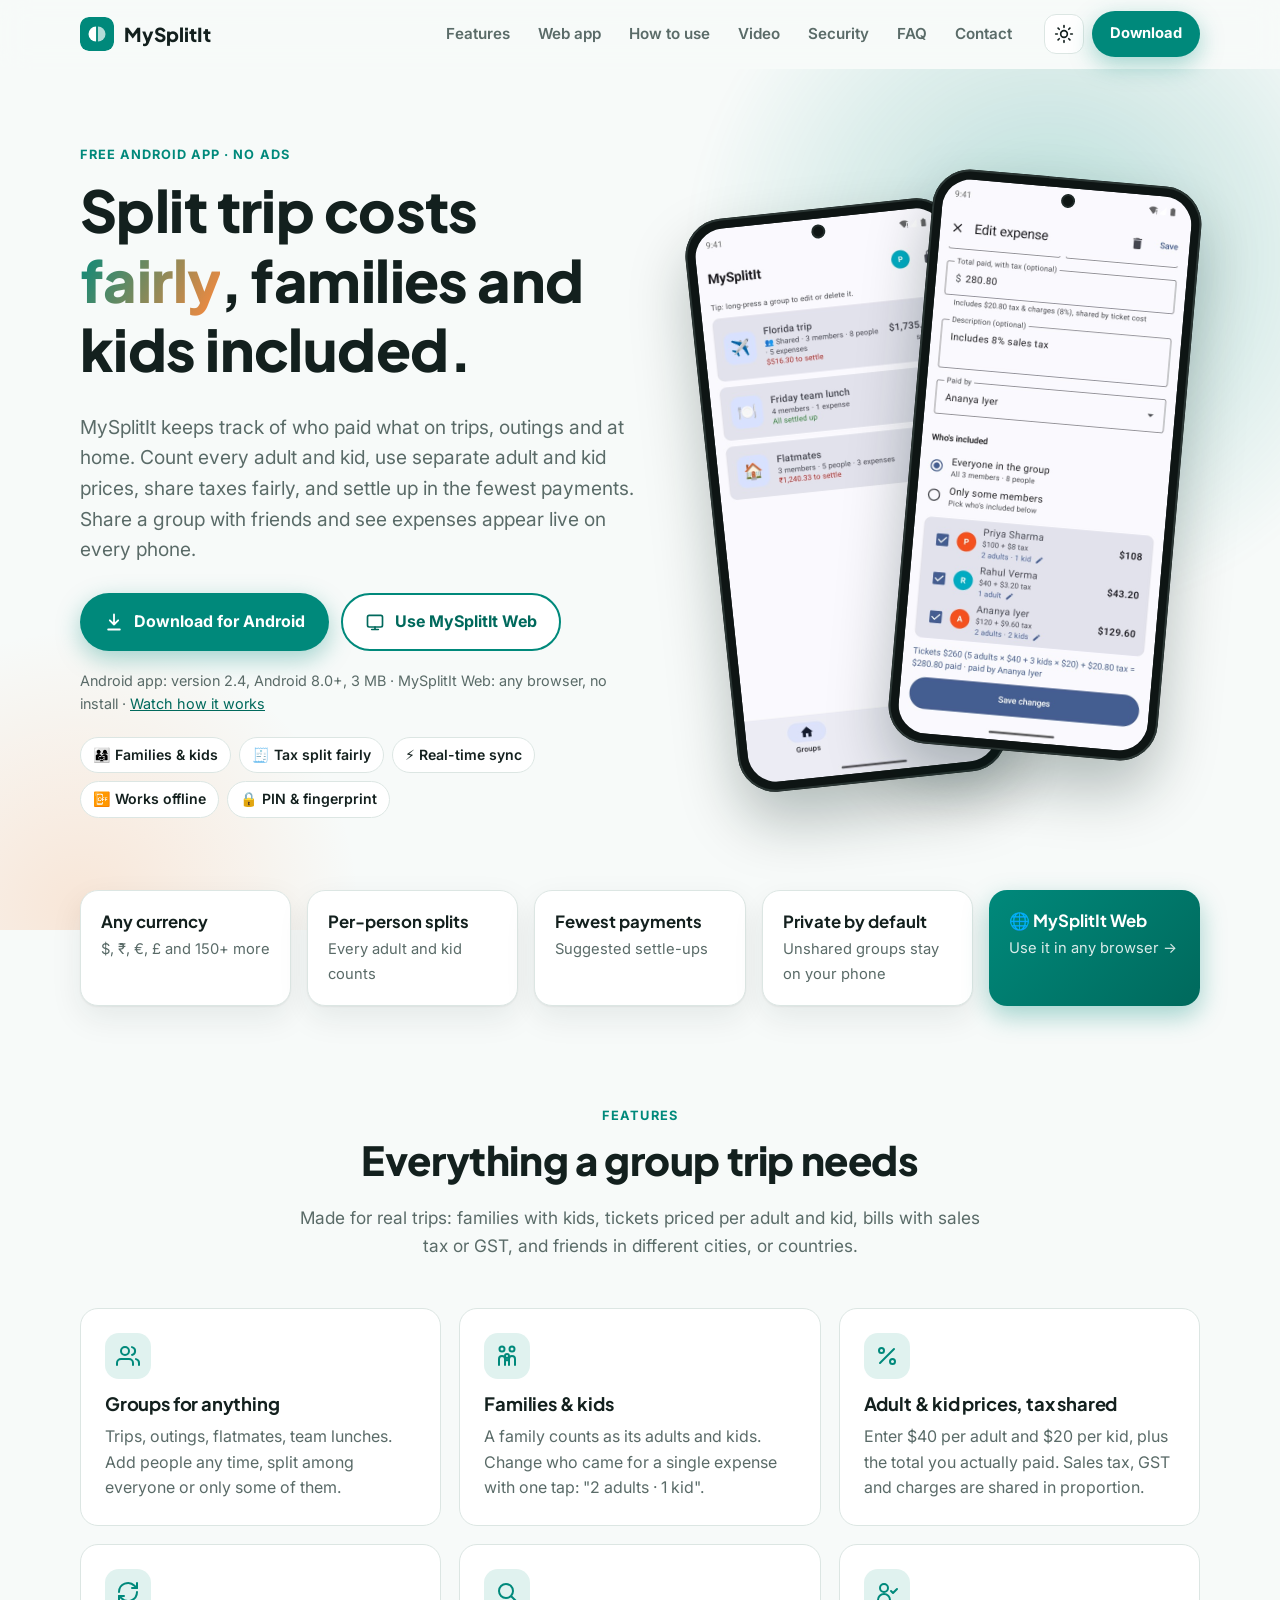
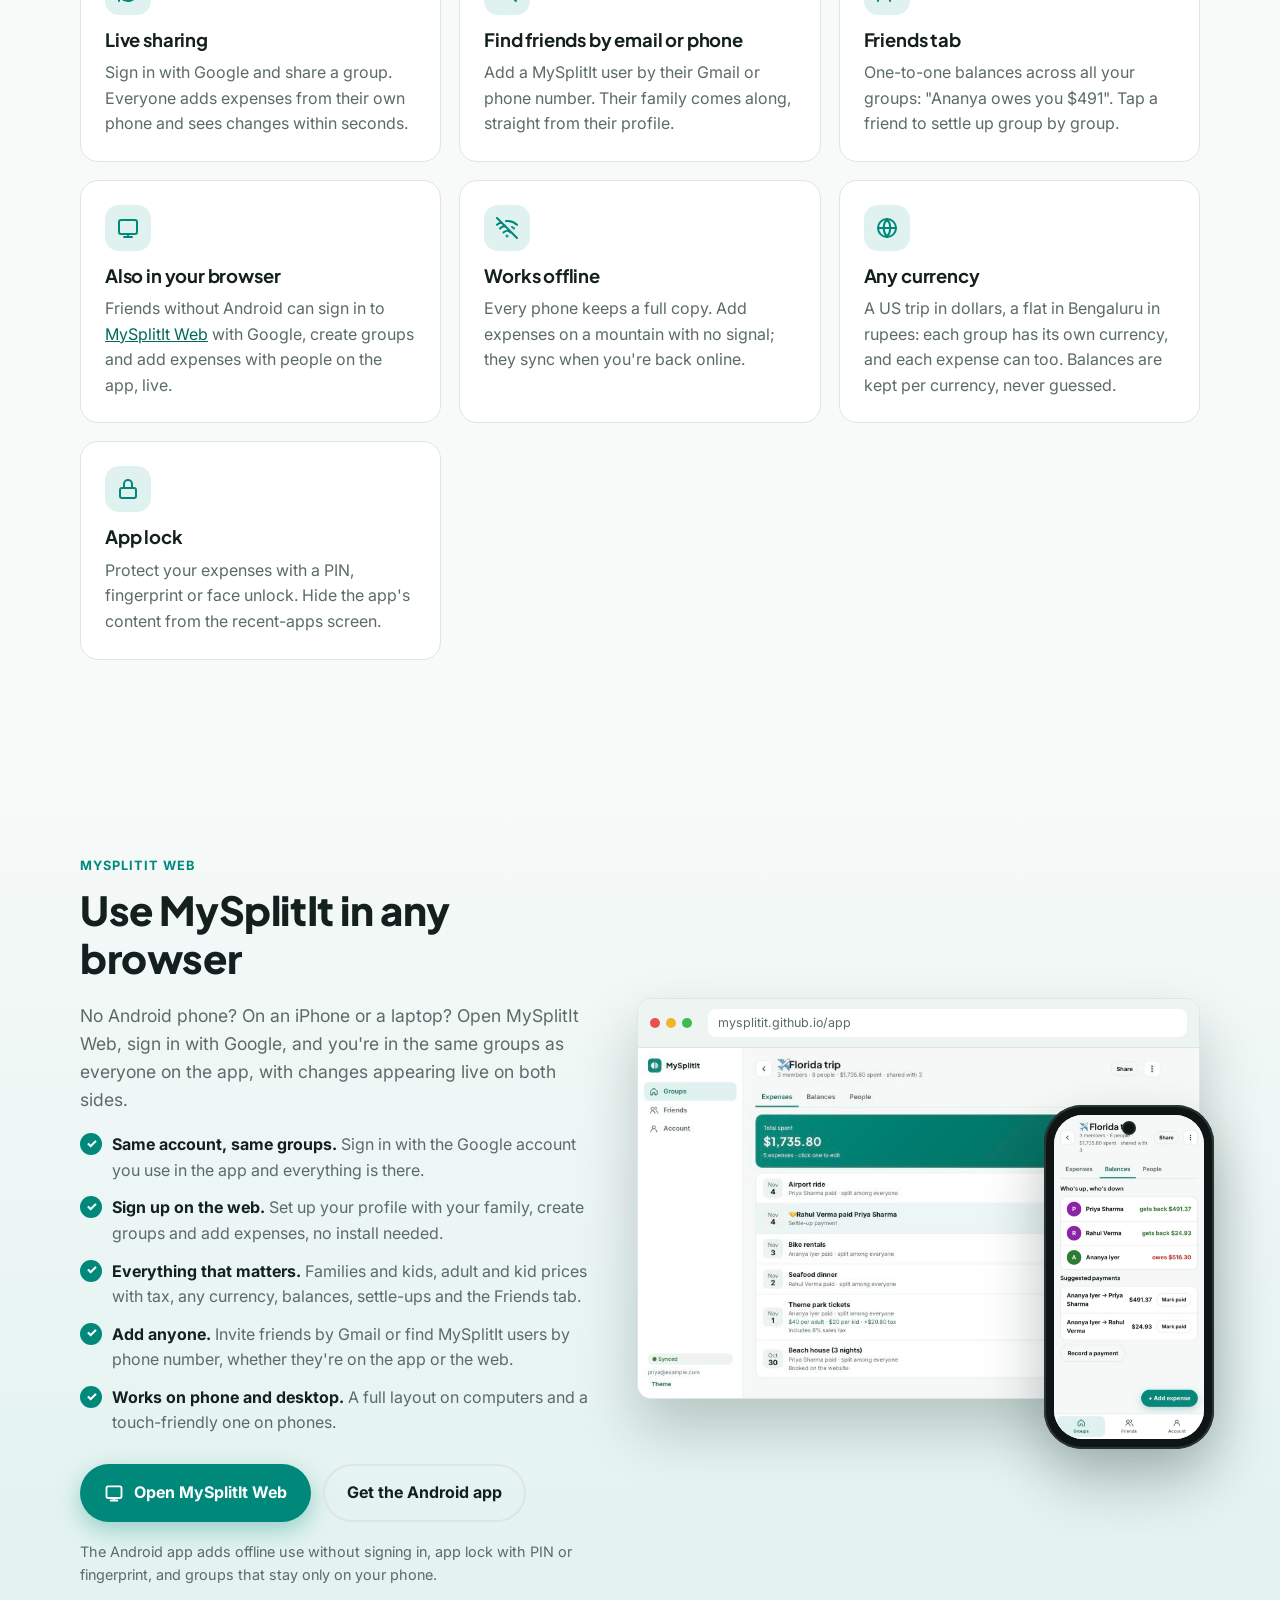
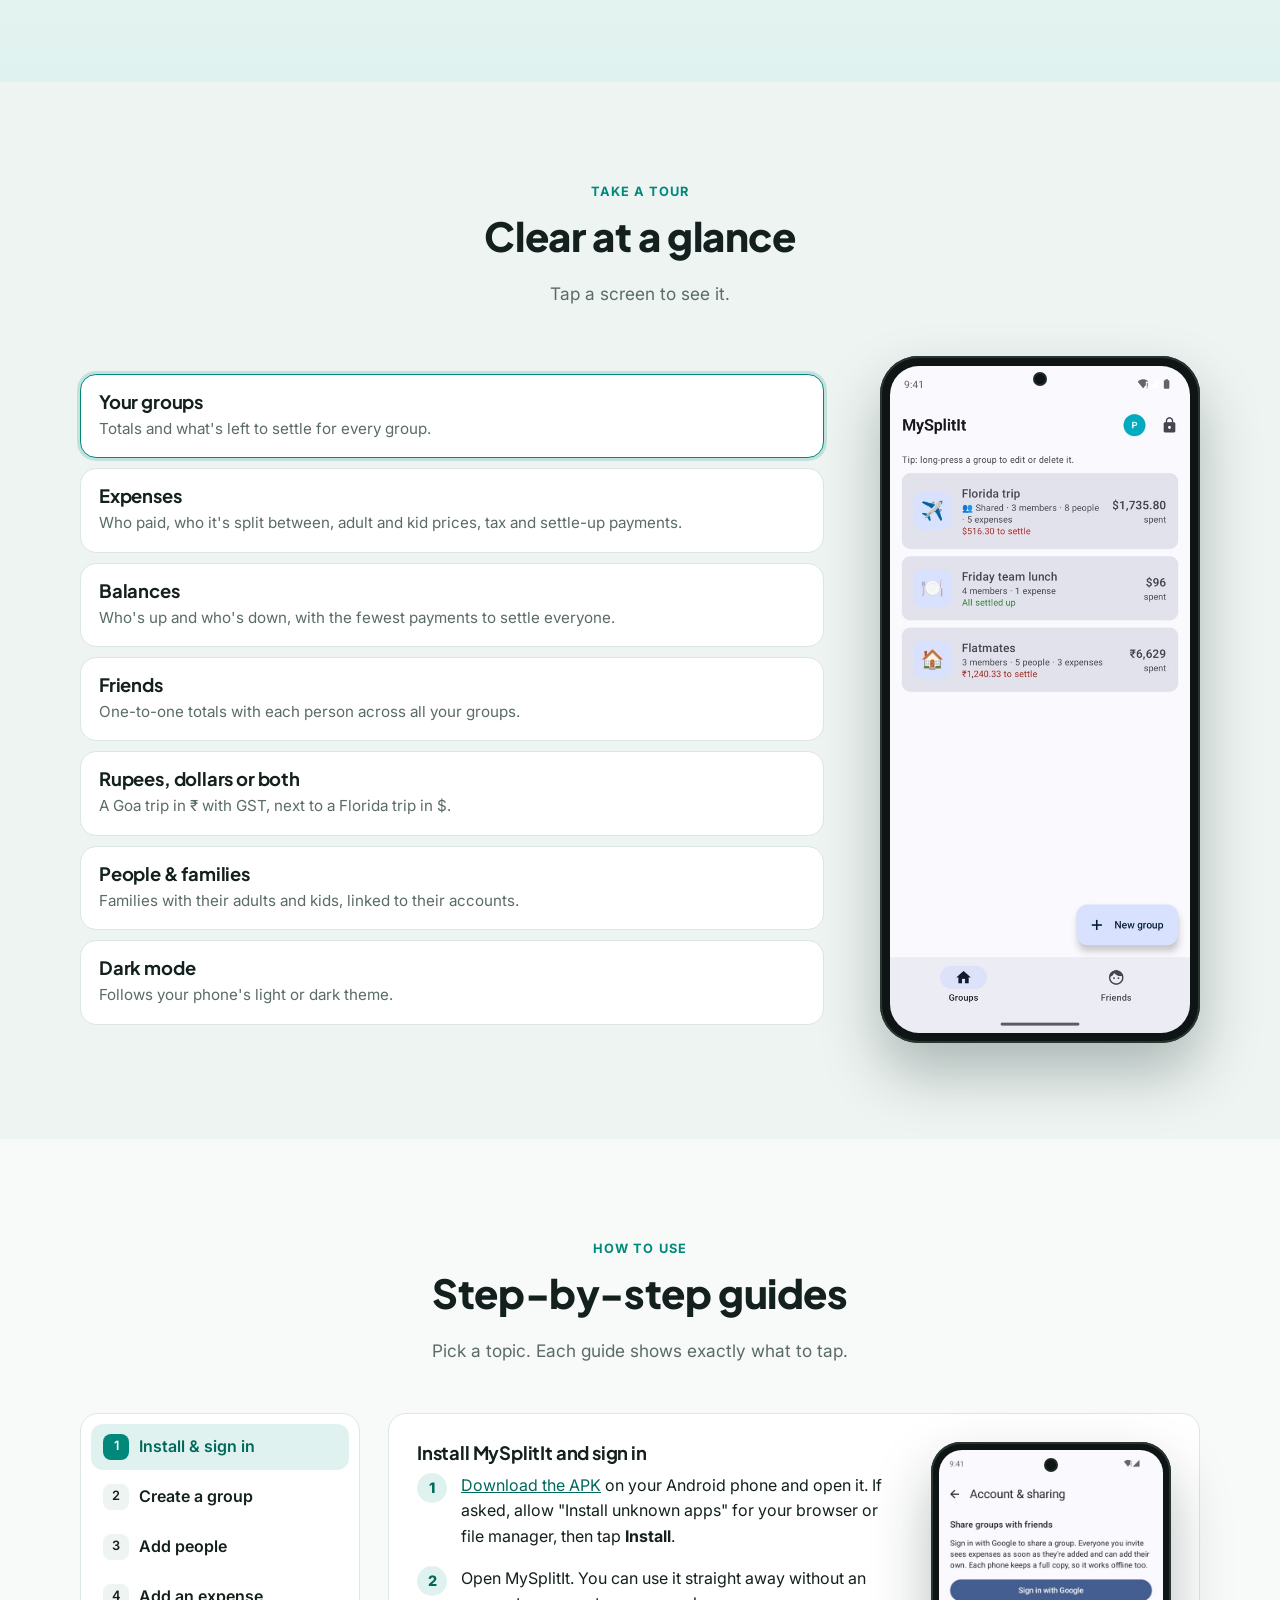
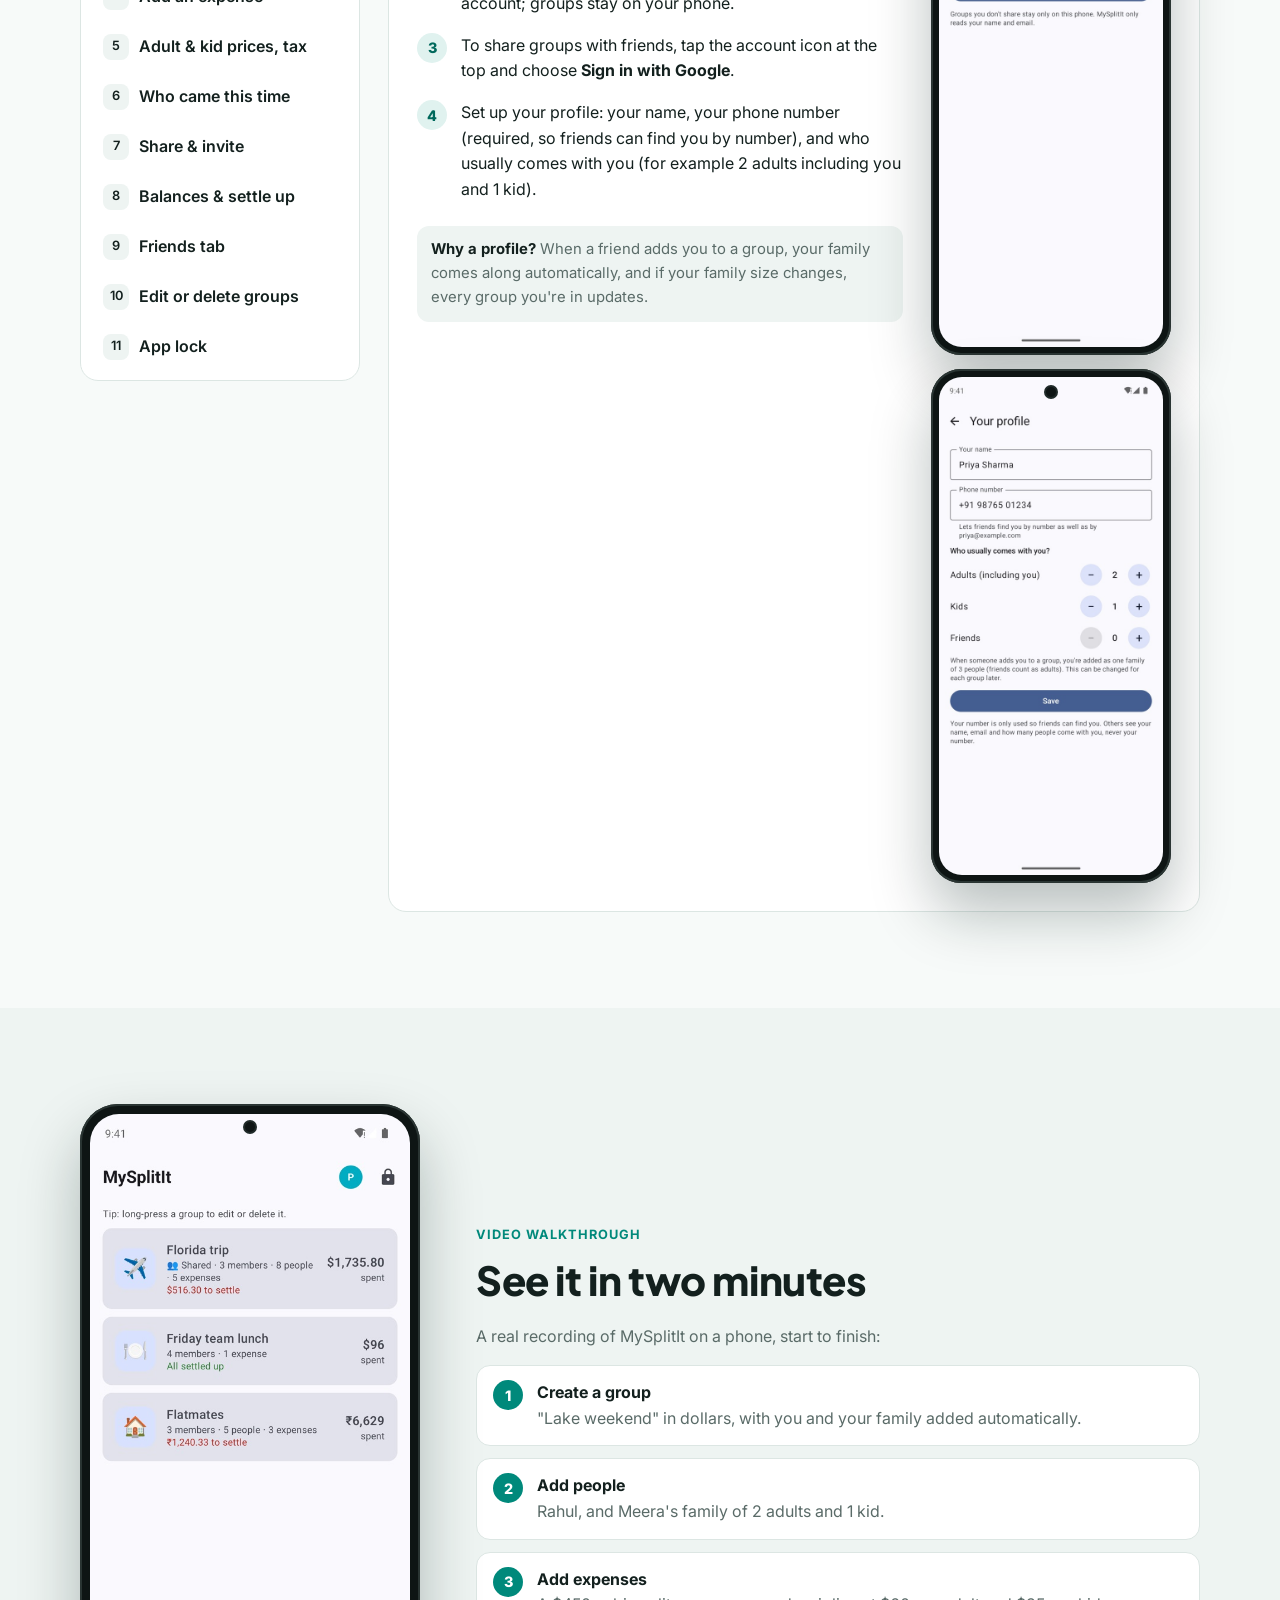
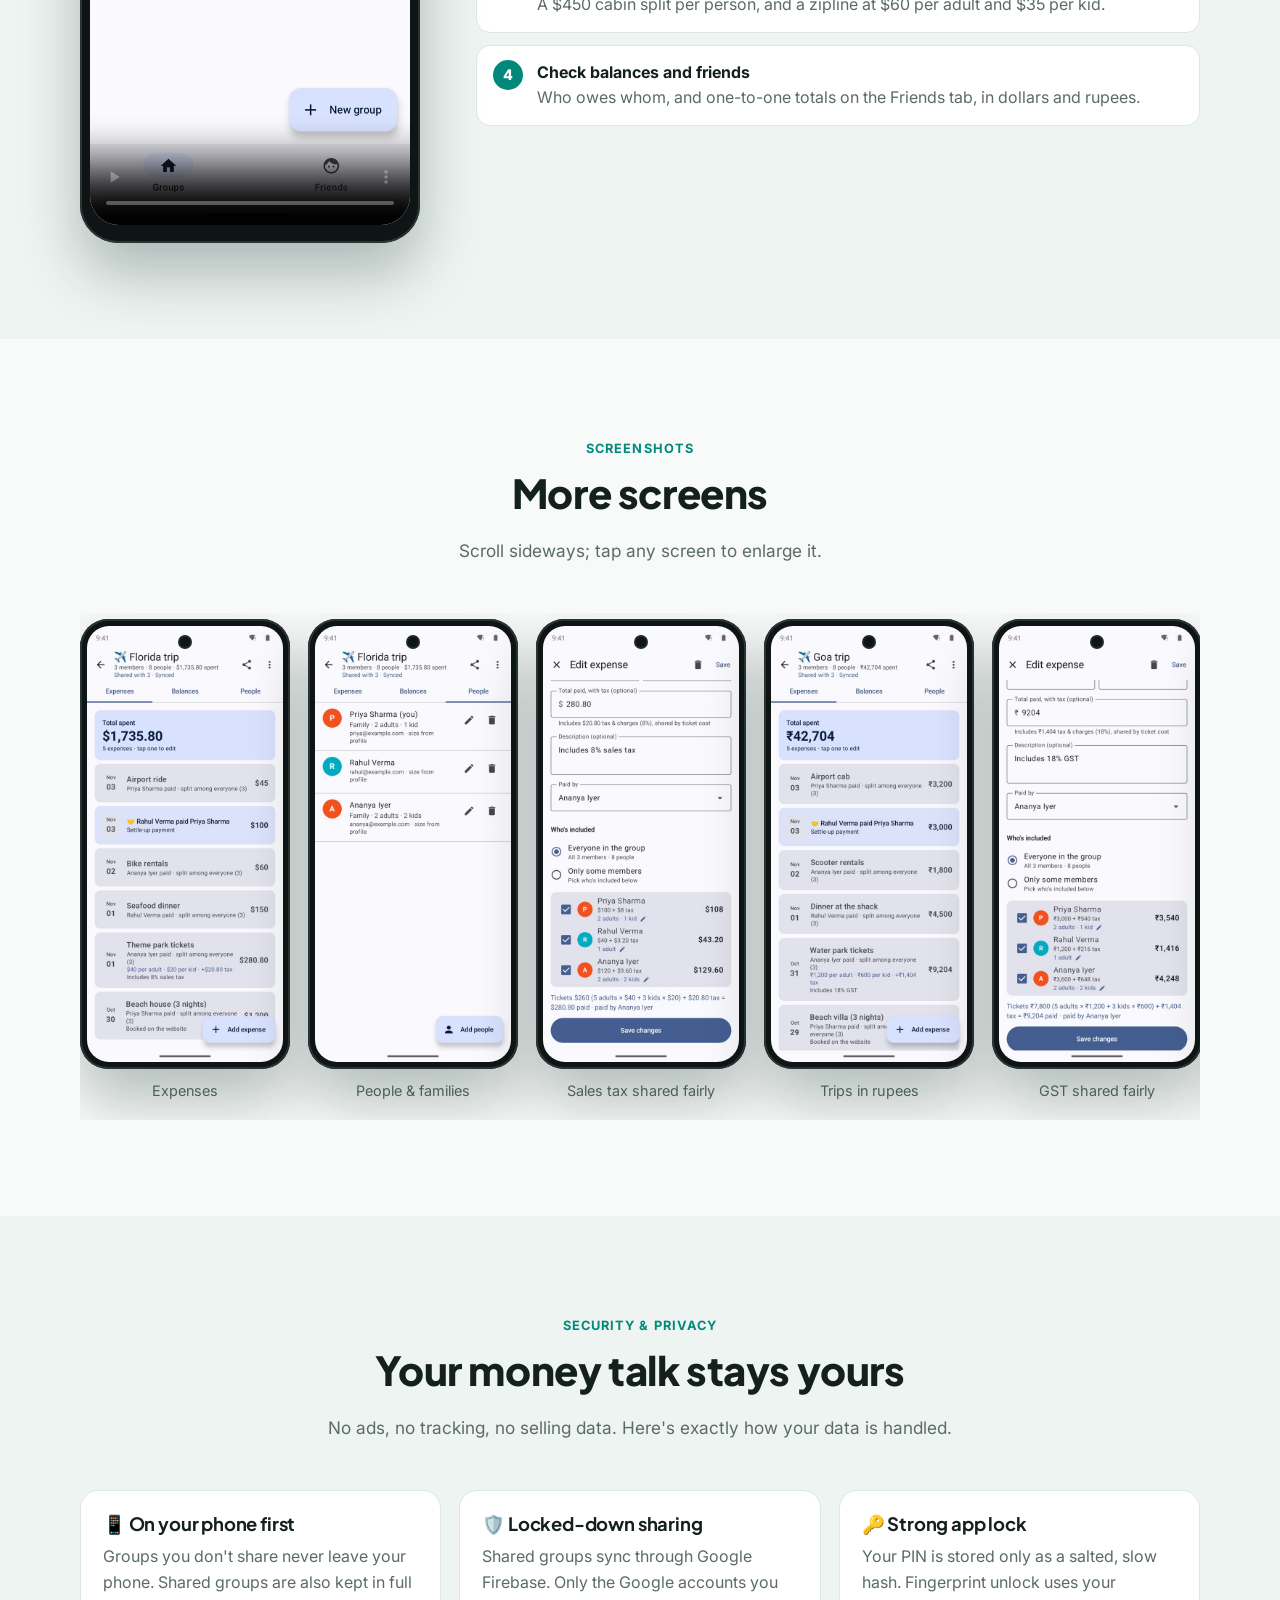
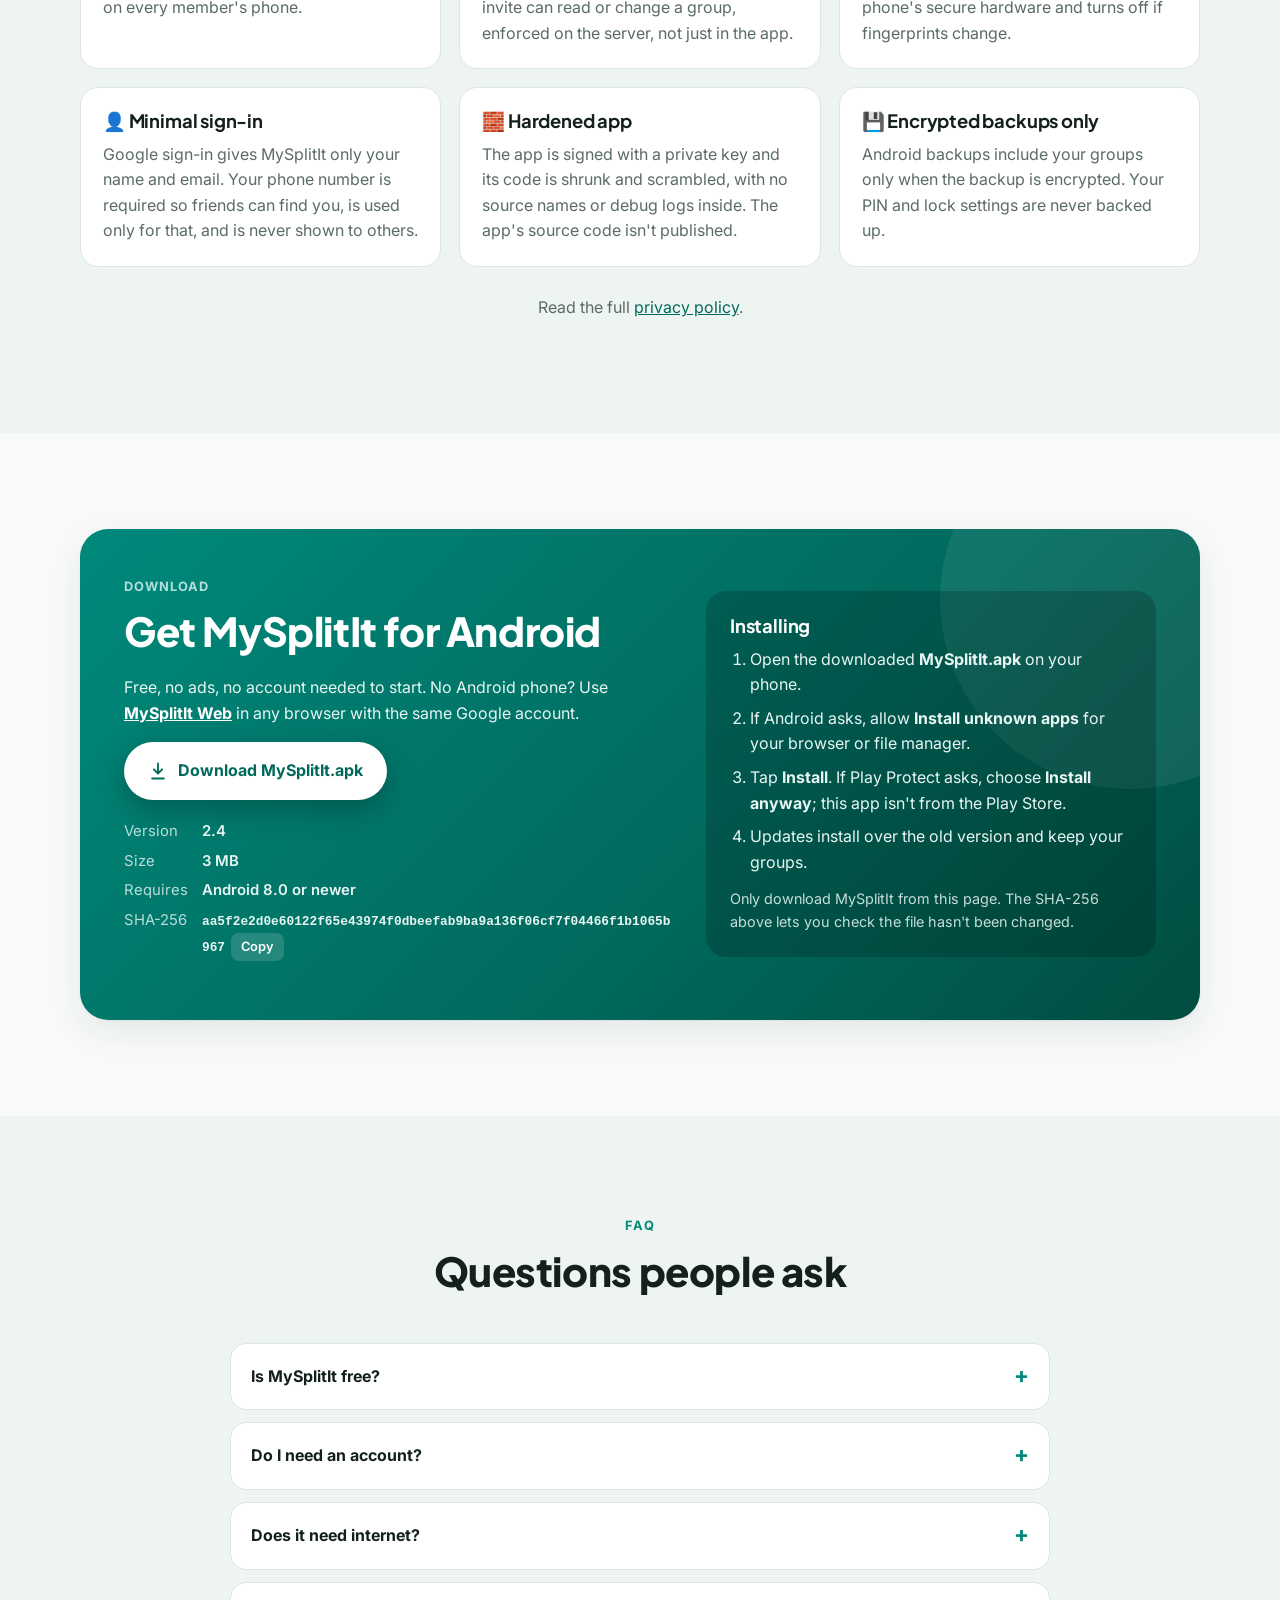
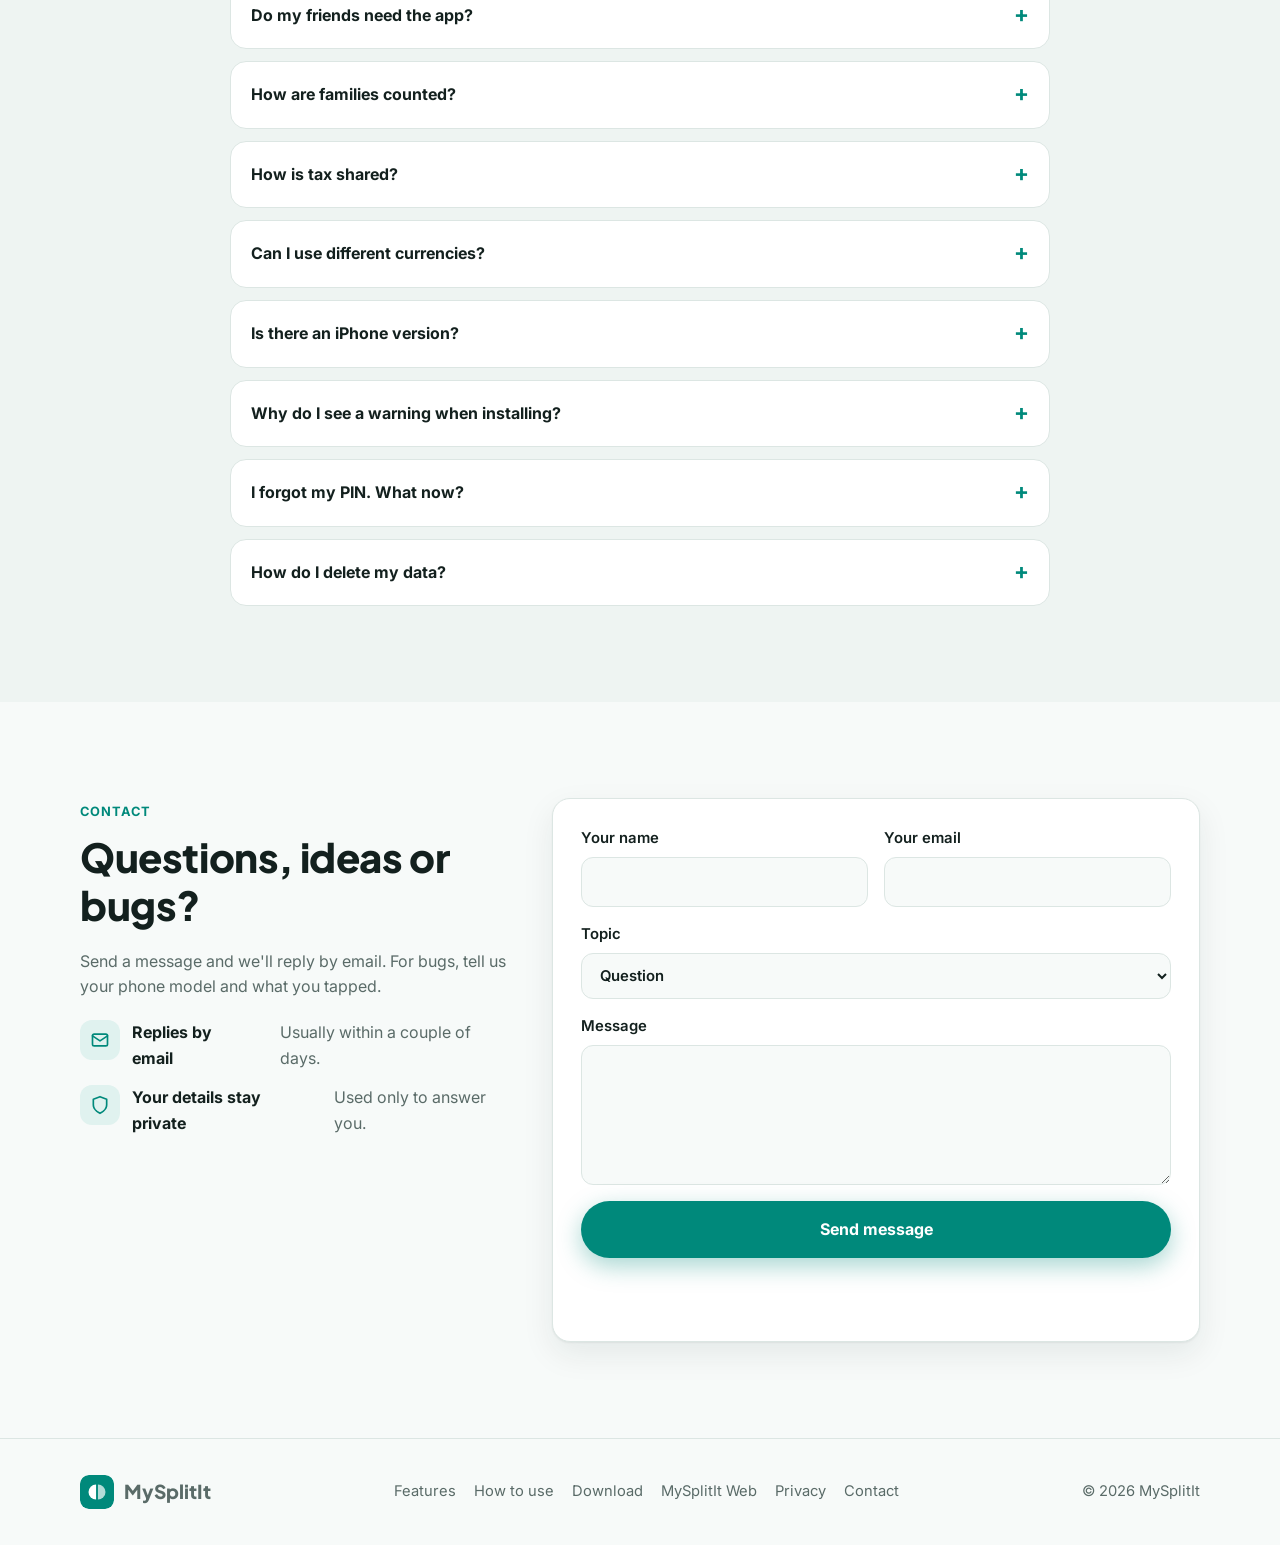
==== commit 9d3f75f0: "Rebrand to MySplitIt and move the site to mysplitit.github.io All pages, MySplitIt Web and the priva" ====
--- a/index.html
+++ b/index.html
@@ -3,18 +3,18 @@
 <head>
   <meta charset="utf-8">
   <meta name="viewport" content="width=device-width, initial-scale=1">
-  <title>SplitIt – Split trip costs fairly</title>
-  <meta name="description" content="SplitIt is a free Android app for splitting group expenses on trips and outings. Families and kids, adult and kid prices, tax shared fairly, any currency, real-time sharing with Google sign-in, and it works offline.">
+  <title>MySplitIt – Split trip costs fairly</title>
+  <meta name="description" content="MySplitIt is a free Android app for splitting group expenses on trips and outings. Families and kids, adult and kid prices, tax shared fairly, any currency, real-time sharing with Google sign-in, and it works offline.">
   <meta name="theme-color" content="#00897b">
   <link rel="icon" href="assets/icon.svg" type="image/svg+xml">
-  <meta property="og:title" content="SplitIt – Split trip costs fairly">
+  <meta property="og:title" content="MySplitIt – Split trip costs fairly">
   <meta property="og:description" content="Split group expenses with families, kids, taxes and any currency. Shares live with friends, works offline.">
-  <meta property="og:image" content="https://mysplitit.github.io/splitit-app/assets/screens/home.jpg">
+  <meta property="og:image" content="https://mysplitit.github.io/assets/screens/home.jpg">
   <meta property="og:type" content="website">
   <link rel="preconnect" href="https://fonts.googleapis.com">
   <link rel="preconnect" href="https://fonts.gstatic.com" crossorigin>
   <link href="https://fonts.googleapis.com/css2?family=Inter:wght@400;500;600;700&family=Plus+Jakarta+Sans:wght@700;800&display=swap" rel="stylesheet">
-  <link rel="stylesheet" href="assets/style.css?v=20261104c">
+  <link rel="stylesheet" href="assets/style.css?v=20261105a">
   <script>
     // Apply a saved theme before the page paints.
     try { var t = localStorage.getItem("theme"); if (t) document.documentElement.dataset.theme = t; } catch (e) {}
@@ -25,7 +25,7 @@
 
 <header class="site-header" id="top">
   <div class="wrap nav">
-    <a class="brand" href="#top"><img src="assets/icon.svg" alt="">SplitIt</a>
+    <a class="brand" href="#top"><img src="assets/icon.svg" alt="">MySplitIt</a>
     <ul class="nav-links" id="nav-links">
       <li><a href="#features">Features</a></li>
       <li><a href="#web">Web app</a></li>
@@ -55,7 +55,7 @@
       <div class="reveal">
         <span class="eyebrow">Free Android app · No ads</span>
         <h1>Split trip costs <span>fairly</span>, families and kids included.</h1>
-        <p class="lead">SplitIt keeps track of who paid what on trips, outings and at home. Count every adult and kid, use separate adult and kid prices, share taxes fairly, and settle up in the fewest payments. Share a group with friends and see expenses appear live on every phone.</p>
+        <p class="lead">MySplitIt keeps track of who paid what on trips, outings and at home. Count every adult and kid, use separate adult and kid prices, share taxes fairly, and settle up in the fewest payments. Share a group with friends and see expenses appear live on every phone.</p>
         <div class="hero-cta">
           <a class="btn btn-primary" href="#download">
             <svg viewBox="0 0 24 24" fill="none" stroke="currentColor" stroke-width="2.2" stroke-linecap="round" stroke-linejoin="round"><path d="M12 3v12M7 10l5 5 5-5M5 21h14"/></svg>
@@ -63,10 +63,10 @@
           </a>
           <a class="btn btn-web" href="app/">
             <svg viewBox="0 0 24 24" fill="none" stroke="currentColor" stroke-width="2" stroke-linecap="round" stroke-linejoin="round"><rect x="3" y="4" width="18" height="14" rx="2"/><path d="M8 21h8M12 18v3"/></svg>
-            Use SplitIt Web
+            Use MySplitIt Web
           </a>
         </div>
-        <p class="hero-meta">Android app: version 2.3, Android 8.0+, 3 MB · SplitIt Web: any browser, no install · <a href="#video">Watch how it works</a></p>
+        <p class="hero-meta">Android app: version 2.4, Android 8.0+, 3 MB · MySplitIt Web: any browser, no install · <a href="#video">Watch how it works</a></p>
         <ul class="chips">
           <li>👨‍👩‍👧 Families &amp; kids</li>
           <li>🧾 Tax split fairly</li>
@@ -88,7 +88,7 @@
       <div><strong>Per-person splits</strong><span>Every adult and kid counts</span></div>
       <div><strong>Fewest payments</strong><span>Suggested settle-ups</span></div>
       <div><strong>Private by default</strong><span>Unshared groups stay on your phone</span></div>
-      <a class="strip-web" href="app/"><strong>🌐 SplitIt Web</strong><span>Use it in any browser →</span></a>
+      <a class="strip-web" href="app/"><strong>🌐 MySplitIt Web</strong><span>Use it in any browser →</span></a>
     </div>
   </div>
 
@@ -124,7 +124,7 @@
         <article class="feature reveal">
           <div class="ico"><svg viewBox="0 0 24 24" fill="none" stroke="currentColor" stroke-width="2" stroke-linecap="round" stroke-linejoin="round"><circle cx="11" cy="11" r="7"/><path d="m21 21-4.3-4.3"/></svg></div>
           <h3>Find friends by email or phone</h3>
-          <p>Add a SplitIt user by their Gmail or phone number. Their family comes along, straight from their profile.</p>
+          <p>Add a MySplitIt user by their Gmail or phone number. Their family comes along, straight from their profile.</p>
         </article>
         <article class="feature reveal">
           <div class="ico"><svg viewBox="0 0 24 24" fill="none" stroke="currentColor" stroke-width="2" stroke-linecap="round" stroke-linejoin="round"><circle cx="9" cy="8" r="4"/><path d="M3 21v-1a6 6 0 0 1 12 0v1"/><path d="m16 11 2 2 4-4"/></svg></div>
@@ -134,7 +134,7 @@
         <article class="feature reveal">
           <div class="ico"><svg viewBox="0 0 24 24" fill="none" stroke="currentColor" stroke-width="2" stroke-linecap="round" stroke-linejoin="round"><rect x="3" y="4" width="18" height="14" rx="2"/><path d="M8 21h8M12 18v3"/></svg></div>
           <h3>Also in your browser</h3>
-          <p>Friends without Android can sign in to <a href="app/">SplitIt Web</a> with Google, create groups and add expenses with people on the app, live.</p>
+          <p>Friends without Android can sign in to <a href="app/">MySplitIt Web</a> with Google, create groups and add expenses with people on the app, live.</p>
         </article>
         <article class="feature reveal">
           <div class="ico"><svg viewBox="0 0 24 24" fill="none" stroke="currentColor" stroke-width="2" stroke-linecap="round" stroke-linejoin="round"><path d="M2 2l20 20M8.5 16.5a5 5 0 0 1 7 0M5 12.5a10 10 0 0 1 5.2-2.7M19 12.5a10 10 0 0 0-2-1.5M2 8.8a15 15 0 0 1 4.2-2.6M22 8.8a15 15 0 0 0-11-3.7"/><circle cx="12" cy="20" r=".5"/></svg></div>
@@ -155,24 +155,24 @@
     </div>
   </section>
 
-  <!-- SplitIt Web -->
+  <!-- MySplitIt Web -->
   <section class="section web-section" id="web">
     <div class="wrap web-grid">
       <div class="reveal">
-        <span class="eyebrow">SplitIt Web</span>
-        <h2>Use SplitIt in any browser</h2>
-        <p class="web-lead">No Android phone? On an iPhone or a laptop? Open SplitIt Web, sign in with Google, and you're in the same groups as everyone on the app, with changes appearing live on both sides.</p>
+        <span class="eyebrow">MySplitIt Web</span>
+        <h2>Use MySplitIt in any browser</h2>
+        <p class="web-lead">No Android phone? On an iPhone or a laptop? Open MySplitIt Web, sign in with Google, and you're in the same groups as everyone on the app, with changes appearing live on both sides.</p>
         <ul class="ticks">
           <li><strong>Same account, same groups.</strong> Sign in with the Google account you use in the app and everything is there.</li>
           <li><strong>Sign up on the web.</strong> Set up your profile with your family, create groups and add expenses, no install needed.</li>
           <li><strong>Everything that matters.</strong> Families and kids, adult and kid prices with tax, any currency, balances, settle-ups and the Friends tab.</li>
-          <li><strong>Add anyone.</strong> Invite friends by Gmail or find SplitIt users by phone number, whether they're on the app or the web.</li>
+          <li><strong>Add anyone.</strong> Invite friends by Gmail or find MySplitIt users by phone number, whether they're on the app or the web.</li>
           <li><strong>Works on phone and desktop.</strong> A full layout on computers and a touch-friendly one on phones.</li>
         </ul>
         <div class="hero-cta">
           <a class="btn btn-primary" href="app/">
             <svg viewBox="0 0 24 24" fill="none" stroke="currentColor" stroke-width="2.2" stroke-linecap="round" stroke-linejoin="round"><rect x="3" y="4" width="18" height="14" rx="2"/><path d="M8 21h8M12 18v3"/></svg>
-            Open SplitIt Web
+            Open MySplitIt Web
           </a>
           <a class="btn btn-ghost" href="#download">Get the Android app</a>
         </div>
@@ -180,7 +180,7 @@
       </div>
       <div class="web-shots reveal" aria-hidden="true">
         <div class="browser">
-          <div class="browser-bar"><span></span><span></span><span></span><div class="url">mysplitit.github.io/splitit-app/app</div></div>
+          <div class="browser-bar"><span></span><span></span><span></span><div class="url">mysplitit.github.io/app</div></div>
           <img src="assets/screens/web_group.jpg" alt="" width="800" height="500" loading="lazy">
         </div>
         <div class="phone web-phone"><img src="assets/screens/web_mobile.jpg" alt="" width="540" height="1168" loading="lazy"></div>
@@ -206,7 +206,7 @@
           <button class="tab" role="tab" aria-selected="false" data-shot="group_people"><h3>People &amp; families</h3><p>Families with their adults and kids, linked to their accounts.</p></button>
           <button class="tab" role="tab" aria-selected="false" data-shot="balances_dark"><h3>Dark mode</h3><p>Follows your phone's light or dark theme.</p></button>
         </div>
-        <div class="phone reveal"><img id="showcase-img" src="assets/screens/home.jpg" alt="SplitIt groups screen" width="540" height="1200"></div>
+        <div class="phone reveal"><img id="showcase-img" src="assets/screens/home.jpg" alt="MySplitIt groups screen" width="540" height="1200"></div>
       </div>
     </div>
   </section>
@@ -236,10 +236,10 @@
         <div>
           <article class="guide active" id="g-start">
             <div>
-              <h3>Install SplitIt and sign in</h3>
+              <h3>Install MySplitIt and sign in</h3>
               <ol>
                 <li><a href="#download">Download the APK</a> on your Android phone and open it. If asked, allow "Install unknown apps" for your browser or file manager, then tap <strong>Install</strong>.</li>
-                <li>Open SplitIt. You can use it straight away without an account; groups stay on your phone.</li>
+                <li>Open MySplitIt. You can use it straight away without an account; groups stay on your phone.</li>
                 <li>To share groups with friends, tap the account icon at the top and choose <strong>Sign in with Google</strong>.</li>
                 <li>Set up your profile: your name, your phone number (required, so friends can find you by number), and who usually comes with you (for example 2 adults including you and 1 kid).</li>
               </ol>
@@ -258,7 +258,7 @@
                 <li>On the <strong>Groups</strong> tab, tap <strong>New group</strong>.</li>
                 <li>Enter a name (for example "Florida trip"), pick a type and the default currency, such as US dollars or Indian rupees.</li>
                 <li><strong>Add me to this group</strong> is ticked, bringing your family from your profile. Turn off <strong>Bring my family from my profile</strong> to pick different numbers, or untick <strong>Add me</strong> if you're only organising.</li>
-                <li>Tap <strong>Create</strong>. SplitIt then asks you to add the other people.</li>
+                <li>Tap <strong>Create</strong>. MySplitIt then asks you to add the other people.</li>
               </ol>
               <p class="tip">You can't create two groups with the same name, so trips never get mixed up.</p>
             </div>
@@ -272,15 +272,15 @@
               <h3>Add people</h3>
               <ol>
                 <li>In a group, open <strong>People</strong> and tap <strong>Add people</strong>.</li>
-                <li>Choose <strong>Create manually</strong> to type a name. Tick <strong>This is a family</strong> to set adults and kids. Works for anyone, even without SplitIt.</li>
-                <li>Or choose <strong>Add a SplitIt user</strong> and search by their exact Gmail address or phone number.</li>
+                <li>Choose <strong>Create manually</strong> to type a name. Tick <strong>This is a family</strong> to set adults and kids. Works for anyone, even without MySplitIt.</li>
+                <li>Or choose <strong>Add a MySplitIt user</strong> and search by their exact Gmail address or phone number.</li>
                 <li>Check the name and email shown, then tap <strong>Add</strong>. Their family joins from their profile, and the group is shared with them.</li>
               </ol>
               <p class="tip">People who already joined but aren't in the list appear at the top as suggestions. Phone numbers match with or without the country code.</p>
             </div>
             <div class="shots">
-              <div class="phone"><img loading="lazy" src="assets/screens/add_people_choice.jpg" alt="Choose create manually or add a SplitIt user" width="540" height="1200"></div>
-              <div class="phone"><img loading="lazy" src="assets/screens/find_user.jpg" alt="Find a SplitIt user by phone number" width="540" height="1200"></div>
+              <div class="phone"><img loading="lazy" src="assets/screens/add_people_choice.jpg" alt="Choose create manually or add a MySplitIt user" width="540" height="1200"></div>
+              <div class="phone"><img loading="lazy" src="assets/screens/find_user.jpg" alt="Find a MySplitIt user by phone number" width="540" height="1200"></div>
             </div>
           </article>
 
@@ -307,7 +307,7 @@
               <h3>Adult &amp; kid prices, and tax</h3>
               <ol>
                 <li>In the expense form, choose <strong>Adult &amp; kid prices</strong>.</li>
-                <li>Enter the price per adult and per kid. SplitIt works out the ticket total.</li>
+                <li>Enter the price per adult and per kid. MySplitIt works out the ticket total.</li>
                 <li>If the bill came to more (sales tax, GST, service charges), enter <strong>Total paid, with tax</strong>.</li>
                 <li>The extra is shared in proportion to each family's ticket cost. Each person shows, for example, "$100 + $8 tax".</li>
               </ol>
@@ -341,7 +341,7 @@
               <ol>
                 <li>Sign in with Google first (account icon on the home screen).</li>
                 <li>Open the group, tap <strong>⋮</strong> and choose <strong>Share with friends</strong>.</li>
-                <li>Invite people by the Gmail address they sign in with, or add them as SplitIt users from <strong>Add people</strong>.</li>
+                <li>Invite people by the Gmail address they sign in with, or add them as MySplitIt users from <strong>Add people</strong>.</li>
                 <li>They see the group as soon as they sign in. Everyone can add and edit expenses.</li>
               </ol>
               <p class="tip">The person who shared the group can remove people or <strong>Delete for everyone</strong>; others can <strong>Leave group</strong>.</p>
@@ -374,7 +374,7 @@
                 <li>Each person shows what you owe each other across all groups: "owes you", "you owe" or "settled up".</li>
                 <li>Tap a friend to see the amount in each group, and <strong>Settle</strong> any of them.</li>
               </ol>
-              <p class="tip">In groups only on your phone, SplitIt asks once <strong>Which one is you?</strong> so it knows your share.</p>
+              <p class="tip">In groups only on your phone, MySplitIt asks once <strong>Which one is you?</strong> so it knows your share.</p>
             </div>
             <div class="shots">
               <div class="phone"><img loading="lazy" src="assets/screens/friends.jpg" alt="Friends tab with balances" width="540" height="1200"></div>
@@ -388,7 +388,7 @@
               <ol>
                 <li>Long-press a group on the home screen to select it. Tap more groups to select them too.</li>
                 <li>Tap <strong>✎</strong> to rename it or change its type and currency (one group at a time).</li>
-                <li>Tap <strong>🗑</strong> to delete. SplitIt says first what will happen to shared groups.</li>
+                <li>Tap <strong>🗑</strong> to delete. MySplitIt says first what will happen to shared groups.</li>
               </ol>
             </div>
             <div class="shots">
@@ -402,7 +402,7 @@
               <ol>
                 <li>Tap the lock icon on the home screen.</li>
                 <li>Turn on <strong>Lock with PIN</strong> and choose a 4–6 digit PIN (not your bank or UPI PIN).</li>
-                <li>Optionally turn on <strong>Unlock with fingerprint or face</strong>, and choose when SplitIt locks after you leave it.</li>
+                <li>Optionally turn on <strong>Unlock with fingerprint or face</strong>, and choose when MySplitIt locks after you leave it.</li>
               </ol>
               <p class="tip">Your PIN is stored only as a secure hash on your phone. Wrong guesses make you wait longer each time.</p>
             </div>
@@ -428,7 +428,7 @@
       <div class="reveal">
         <span class="eyebrow">Video walkthrough</span>
         <h2>See it in two minutes</h2>
-        <p class="muted">A real recording of SplitIt on a phone, start to finish:</p>
+        <p class="muted">A real recording of MySplitIt on a phone, start to finish:</p>
         <ul class="video-steps">
           <li><span class="dot">1</span><div><strong>Create a group</strong><br><span class="muted">"Lake weekend" in dollars, with you and your family added automatically.</span></div></li>
           <li><span class="dot">2</span><div><strong>Add people</strong><br><span class="muted">Rahul, and Meera's family of 2 adults and 1 kid.</span></div></li>
@@ -453,7 +453,7 @@
         <figure><div class="phone"><img loading="lazy" src="assets/screens/expense_age_split.jpg" alt="Sales tax shared by ticket cost" width="540" height="1200"></div><figcaption>Sales tax shared fairly</figcaption></figure>
         <figure><div class="phone"><img loading="lazy" src="assets/screens/group_expenses_inr.jpg" alt="Goa trip expenses in rupees" width="540" height="1200"></div><figcaption>Trips in rupees</figcaption></figure>
         <figure><div class="phone"><img loading="lazy" src="assets/screens/expense_age_split_inr.jpg" alt="GST shared by ticket cost" width="540" height="1200"></div><figcaption>GST shared fairly</figcaption></figure>
-        <figure><div class="phone"><img loading="lazy" src="assets/screens/find_user.jpg" alt="Find a SplitIt user" width="540" height="1200"></div><figcaption>Find friends</figcaption></figure>
+        <figure><div class="phone"><img loading="lazy" src="assets/screens/find_user.jpg" alt="Find a MySplitIt user" width="540" height="1200"></div><figcaption>Find friends</figcaption></figure>
         <figure><div class="phone"><img loading="lazy" src="assets/screens/account.jpg" alt="Account and profile" width="540" height="1200"></div><figcaption>Account &amp; profile</figcaption></figure>
         <figure><div class="phone"><img loading="lazy" src="assets/screens/home_dark.jpg" alt="Groups in dark mode" width="540" height="1200"></div><figcaption>Dark mode</figcaption></figure>
         <figure><div class="phone"><img loading="lazy" src="assets/screens/lock_screen.jpg" alt="Lock screen" width="540" height="1200"></div><figcaption>App lock</figcaption></figure>
@@ -473,7 +473,7 @@
         <div class="card reveal"><h3>📱 On your phone first</h3><p>Groups you don't share never leave your phone. Shared groups are also kept in full on every member's phone.</p></div>
         <div class="card reveal"><h3>🛡️ Locked-down sharing</h3><p>Shared groups sync through Google Firebase. Only the Google accounts you invite can read or change a group, enforced on the server, not just in the app.</p></div>
         <div class="card reveal"><h3>🔑 Strong app lock</h3><p>Your PIN is stored only as a salted, slow hash. Fingerprint unlock uses your phone's secure hardware and turns off if fingerprints change.</p></div>
-        <div class="card reveal"><h3>👤 Minimal sign-in</h3><p>Google sign-in gives SplitIt only your name and email. Your phone number is required so friends can find you, is used only for that, and is never shown to others.</p></div>
+        <div class="card reveal"><h3>👤 Minimal sign-in</h3><p>Google sign-in gives MySplitIt only your name and email. Your phone number is required so friends can find you, is used only for that, and is never shown to others.</p></div>
         <div class="card reveal"><h3>🧱 Hardened app</h3><p>The app is signed with a private key and its code is shrunk and scrambled, with no source names or debug logs inside. The app's source code isn't published.</p></div>
         <div class="card reveal"><h3>💾 Encrypted backups only</h3><p>Android backups include your groups only when the backup is encrypted. Your PIN and lock settings are never backed up.</p></div>
       </div>
@@ -487,28 +487,28 @@
       <div class="download reveal">
         <div style="position:relative;z-index:1">
           <span class="eyebrow" style="color:#b2dfdb">Download</span>
-          <h2>Get SplitIt for Android</h2>
-          <p>Free, no ads, no account needed to start. No Android phone? Use <a href="app/" style="color:#fff;font-weight:700">SplitIt Web</a> in any browser with the same Google account.</p>
-          <a class="btn btn-primary" id="download-btn" href="https://github.com/MySplitIt/splitit-app/releases/latest/download/SplitIt.apk">
+          <h2>Get MySplitIt for Android</h2>
+          <p>Free, no ads, no account needed to start. No Android phone? Use <a href="app/" style="color:#fff;font-weight:700">MySplitIt Web</a> in any browser with the same Google account.</p>
+          <a class="btn btn-primary" id="download-btn" href="https://github.com/MySplitIt/mysplitit.github.io/releases/latest/download/MySplitIt.apk">
             <svg viewBox="0 0 24 24" fill="none" stroke="currentColor" stroke-width="2.2" stroke-linecap="round" stroke-linejoin="round"><path d="M12 3v12M7 10l5 5 5-5M5 21h14"/></svg>
-            Download SplitIt.apk
+            Download MySplitIt.apk
           </a>
           <dl class="meta">
-            <dt>Version</dt><dd>2.3</dd>
+            <dt>Version</dt><dd>2.4</dd>
             <dt>Size</dt><dd>3 MB</dd>
             <dt>Requires</dt><dd>Android 8.0 or newer</dd>
-            <dt>SHA-256</dt><dd><code id="sha">eb91ce2129155bd08d643bf0563adb5bc2de0dc6b0540aaaaede6a08658fe6d0</code><button class="copy" id="copy-sha" type="button">Copy</button></dd>
+            <dt>SHA-256</dt><dd><code id="sha">aa5f2e2d0e60122f65e43974f0dbeefab9ba9a136f06cf7f04466f1b1065b967</code><button class="copy" id="copy-sha" type="button">Copy</button></dd>
           </dl>
         </div>
         <div class="install">
           <h3 style="color:#fff">Installing</h3>
           <ol>
-            <li>Open the downloaded <strong>SplitIt.apk</strong> on your phone.</li>
+            <li>Open the downloaded <strong>MySplitIt.apk</strong> on your phone.</li>
             <li>If Android asks, allow <strong>Install unknown apps</strong> for your browser or file manager.</li>
             <li>Tap <strong>Install</strong>. If Play Protect asks, choose <strong>Install anyway</strong>; this app isn't from the Play Store.</li>
             <li>Updates install over the old version and keep your groups.</li>
           </ol>
-          <p style="margin:12px 0 0;opacity:.85;font-size:.9rem">Only download SplitIt from this page. The SHA-256 above lets you check the file hasn't been changed.</p>
+          <p style="margin:12px 0 0;opacity:.85;font-size:.9rem">Only download MySplitIt from this page. The SHA-256 above lets you check the file hasn't been changed.</p>
         </div>
       </div>
     </div>
@@ -522,16 +522,16 @@
         <h2>Questions people ask</h2>
       </div>
       <div class="faq">
-        <details class="reveal"><summary>Is SplitIt free?</summary><p>Yes. No ads, no subscriptions, no in-app purchases.</p></details>
+        <details class="reveal"><summary>Is MySplitIt free?</summary><p>Yes. No ads, no subscriptions, no in-app purchases.</p></details>
         <details class="reveal"><summary>Do I need an account?</summary><p>No. You can create groups and split expenses without signing in; they stay on your phone. Sign in with Google only when you want to share a group with friends.</p></details>
         <details class="reveal"><summary>Does it need internet?</summary><p>Only to share. Everything works offline, including shared groups; changes you make offline sync when you're back online.</p></details>
         <details class="reveal"><summary>Do my friends need the app?</summary><p>Only if they want to see and add expenses themselves. You can add anyone by name and track their share yourself.</p></details>
         <details class="reveal"><summary>How are families counted?</summary><p>For equal splits, every adult and kid counts as one person. With adult and kid prices, each family pays for its adults and kids. Friends travelling with someone count as adults.</p></details>
         <details class="reveal"><summary>How is tax shared?</summary><p>Enter the ticket prices and the total you paid. The difference (sales tax, GST, service charge) is shared in proportion to what each family's tickets cost.</p></details>
-        <details class="reveal"><summary>Can I use different currencies?</summary><p>Yes, any currency: dollars, rupees, euros and more. Each group and each expense can have its own. Balances are kept separately per currency, like "$347.85 + ₹29.67"; SplitIt never converts with guessed exchange rates.</p></details>
-        <details class="reveal"><summary>Is there an iPhone version?</summary><p>Not as an app yet, but iPhone users can use <a href="app/">SplitIt Web</a> in Safari: sign in with Google and share groups with friends on Android. Sign in with Apple isn't available.</p></details>
-        <details class="reveal"><summary>Why do I see a warning when installing?</summary><p>Android warns about any app installed from outside the Play Store. SplitIt is signed with its own private key; check the SHA-256 on this page if you want to be sure your file is genuine.</p></details>
-        <details class="reveal"><summary>I forgot my PIN. What now?</summary><p>For security there's no PIN reset. Clear SplitIt's storage in Android Settings to start over. Shared groups come back when you sign in again; groups only on your phone are deleted.</p></details>
+        <details class="reveal"><summary>Can I use different currencies?</summary><p>Yes, any currency: dollars, rupees, euros and more. Each group and each expense can have its own. Balances are kept separately per currency, like "$347.85 + ₹29.67"; MySplitIt never converts with guessed exchange rates.</p></details>
+        <details class="reveal"><summary>Is there an iPhone version?</summary><p>Not as an app yet, but iPhone users can use <a href="app/">MySplitIt Web</a> in Safari: sign in with Google and share groups with friends on Android. Sign in with Apple isn't available.</p></details>
+        <details class="reveal"><summary>Why do I see a warning when installing?</summary><p>Android warns about any app installed from outside the Play Store. MySplitIt is signed with its own private key; check the SHA-256 on this page if you want to be sure your file is genuine.</p></details>
+        <details class="reveal"><summary>I forgot my PIN. What now?</summary><p>For security there's no PIN reset. Clear MySplitIt's storage in Android Settings to start over. Shared groups come back when you sign in again; groups only on your phone are deleted.</p></details>
         <details class="reveal"><summary>How do I delete my data?</summary><p>Delete groups on your phone with a long-press. For shared groups, leave them or delete them for everyone if you created them. To remove your profile, <a href="#contact">contact us</a>.</p></details>
       </div>
     </div>
@@ -573,16 +573,16 @@
 
 <footer class="site-footer">
   <div class="wrap">
-    <a class="brand" href="#top"><img src="assets/icon.svg" alt="">SplitIt</a>
+    <a class="brand" href="#top"><img src="assets/icon.svg" alt="">MySplitIt</a>
     <nav>
       <a href="#features">Features</a>
       <a href="#how">How to use</a>
       <a href="#download">Download</a>
-      <a href="app/">SplitIt Web</a>
+      <a href="app/">MySplitIt Web</a>
       <a href="privacy.html">Privacy</a>
       <a href="#contact">Contact</a>
     </nav>
-    <span>© <span id="year">2026</span> SplitIt</span>
+    <span>© <span id="year">2026</span> MySplitIt</span>
   </div>
 </footer>
 
@@ -593,6 +593,6 @@
   <img id="lightbox-img" alt="">
 </div>
 
-<script src="assets/app.js?v=20261104b"></script>
+<script src="assets/app.js?v=20261105a"></script>
 </body>
 </html>
--- a/assets/style.css
+++ b/assets/style.css
@@ -1,4 +1,4 @@
-/* SplitIt website. Plain CSS, no build step. */
+/* MySplitIt website. Plain CSS, no build step. */
 :root {
   --brand: #00897b;
   --brand-strong: #00695c;
@@ -191,7 +191,7 @@
 .strip .strip-web span { color: rgba(255, 255, 255, .85); }
 .strip .strip-web:hover { transform: translateY(-2px); box-shadow: 0 14px 32px rgba(0, 137, 123, .45); }
 
-/* SplitIt Web button and section */
+/* MySplitIt Web button and section */
 .btn-web { background: var(--surface); color: var(--brand-strong); border-color: var(--brand); }
 .btn-web:hover { background: var(--brand-soft); }
 .web-section { background: linear-gradient(180deg, var(--bg) 0%, var(--brand-soft) 100%); }
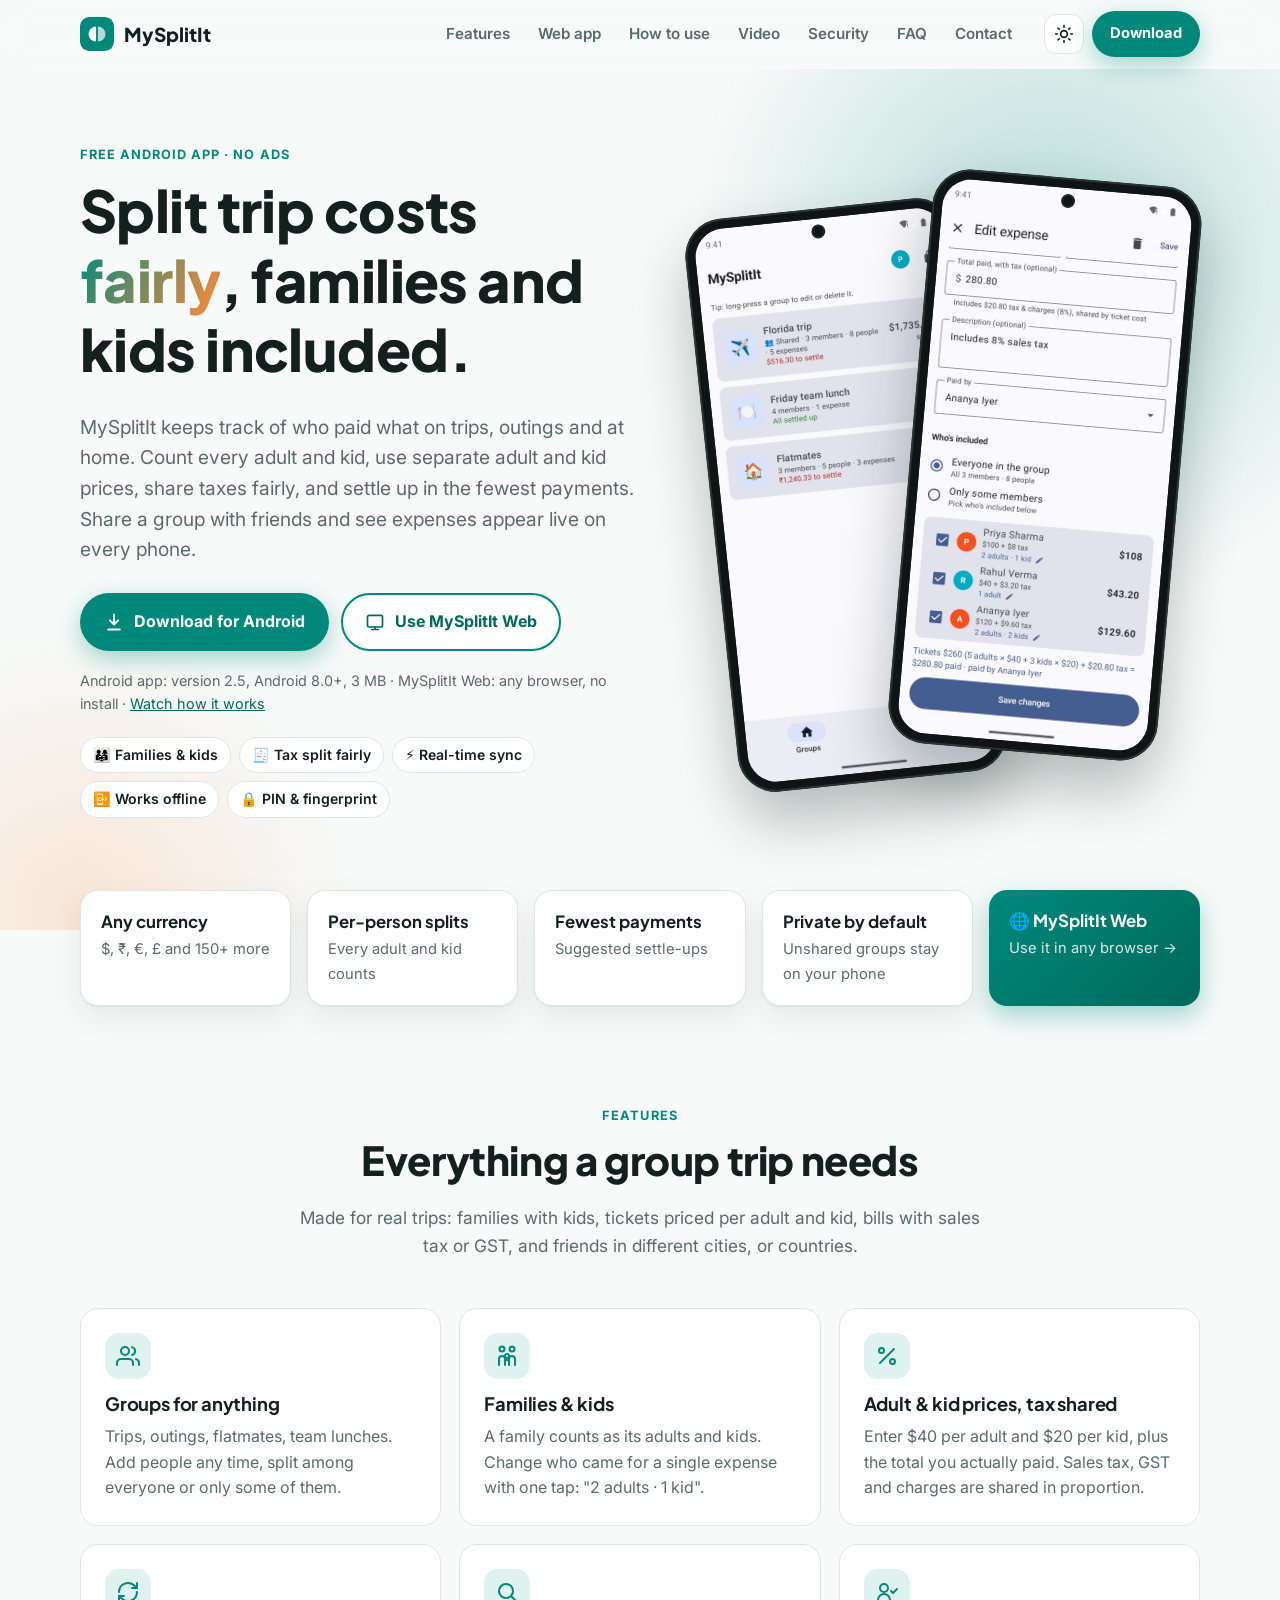
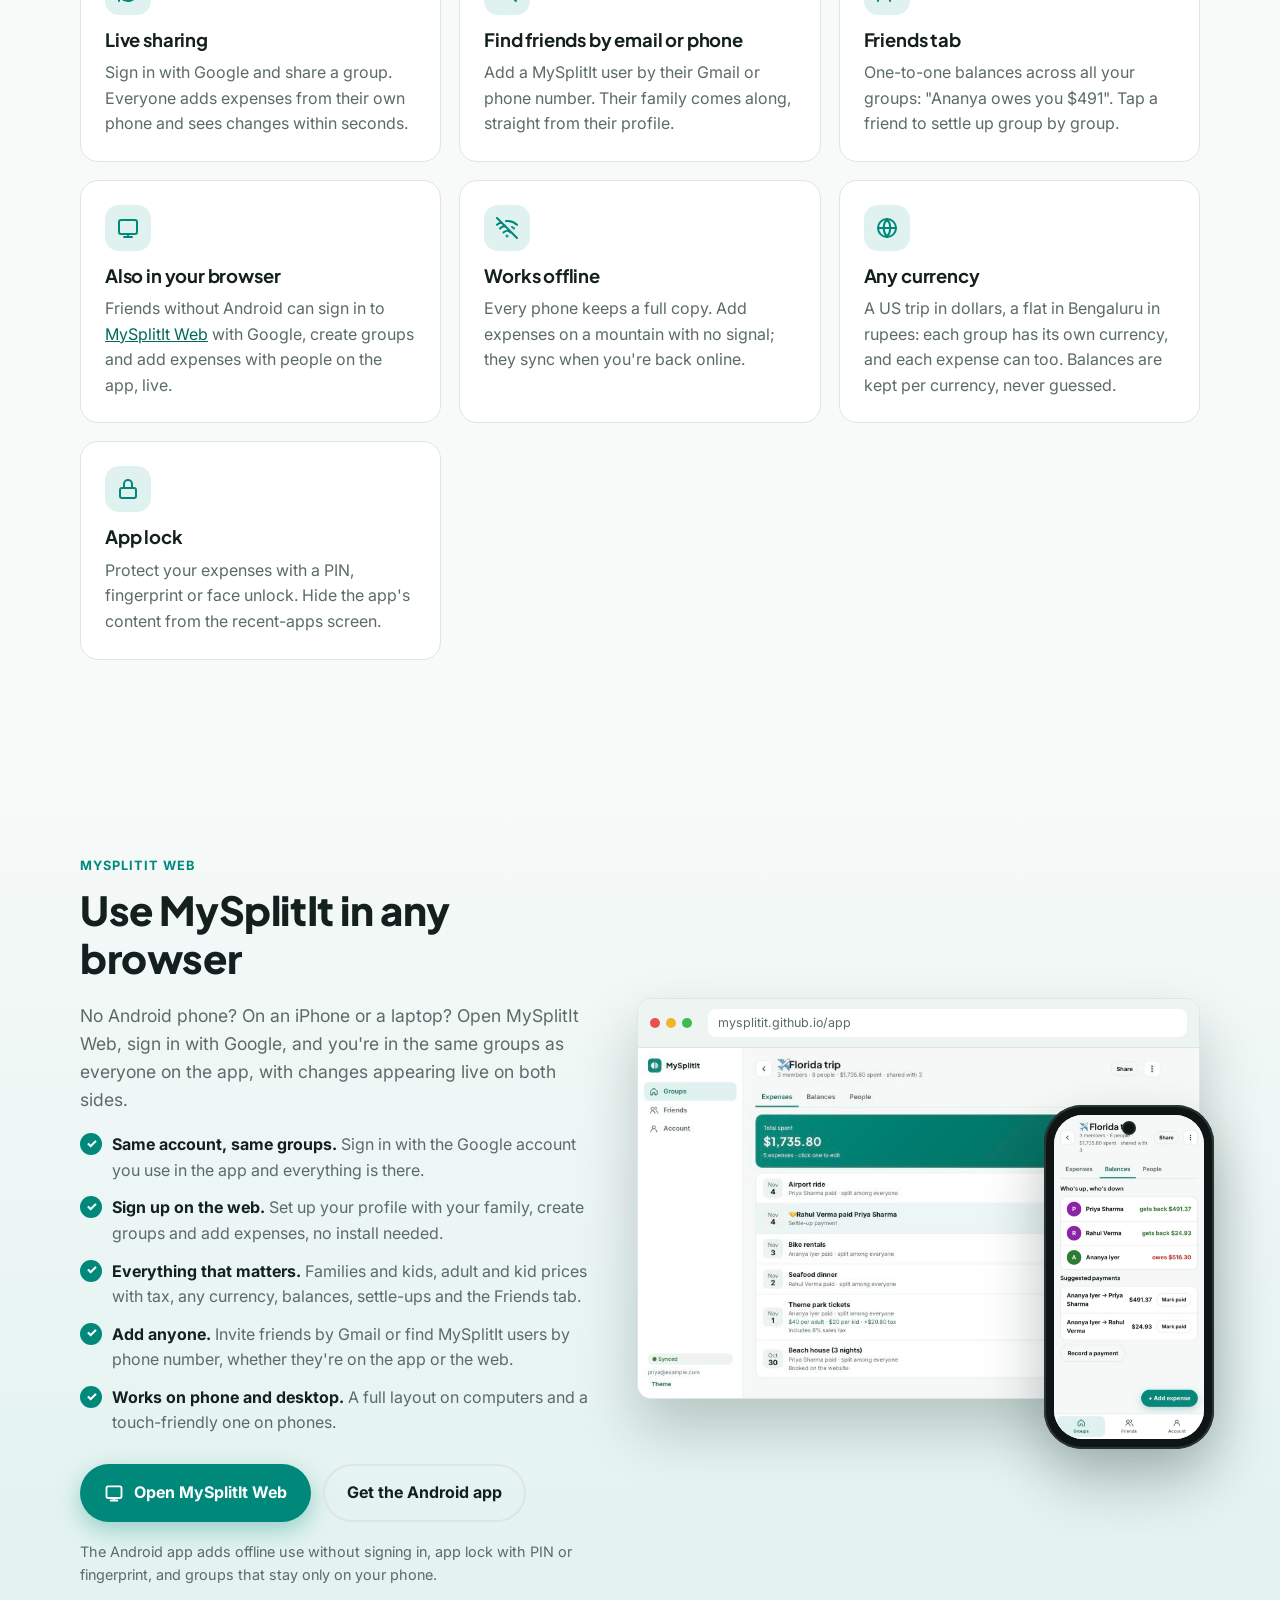
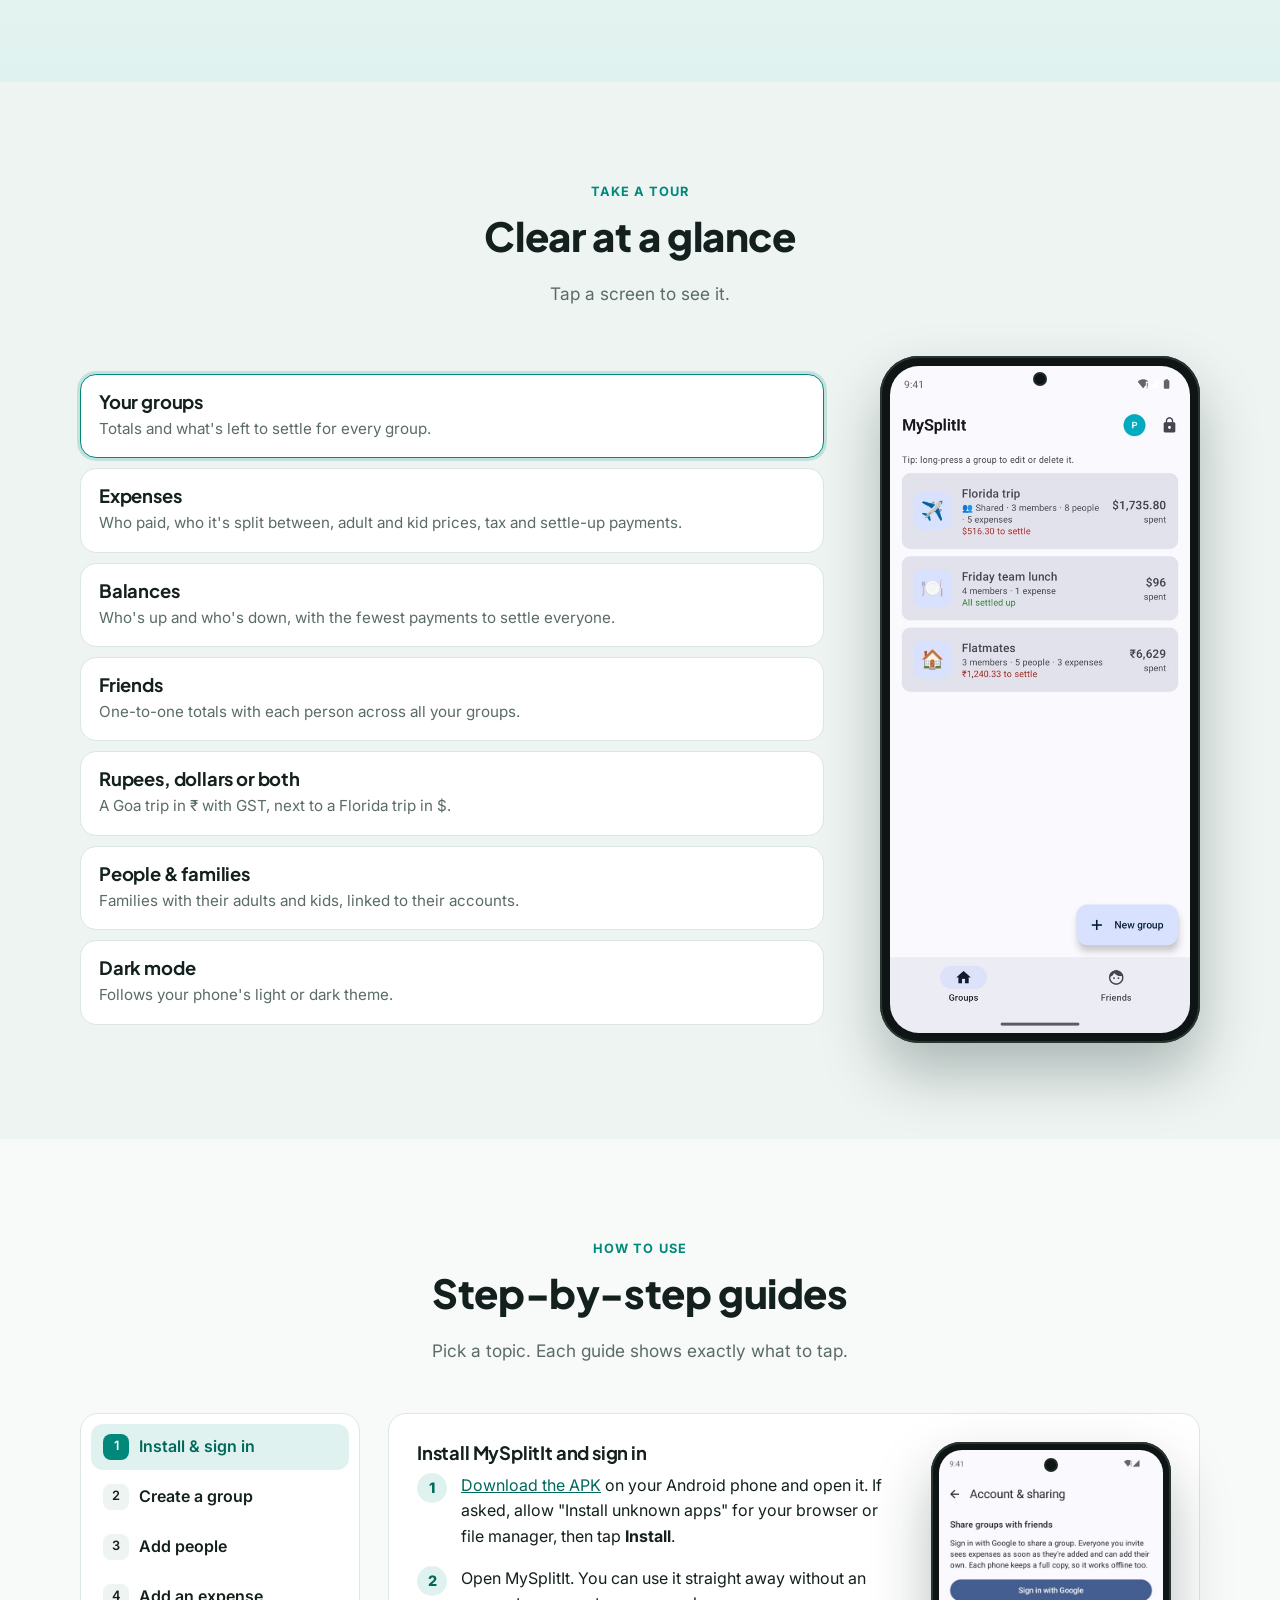
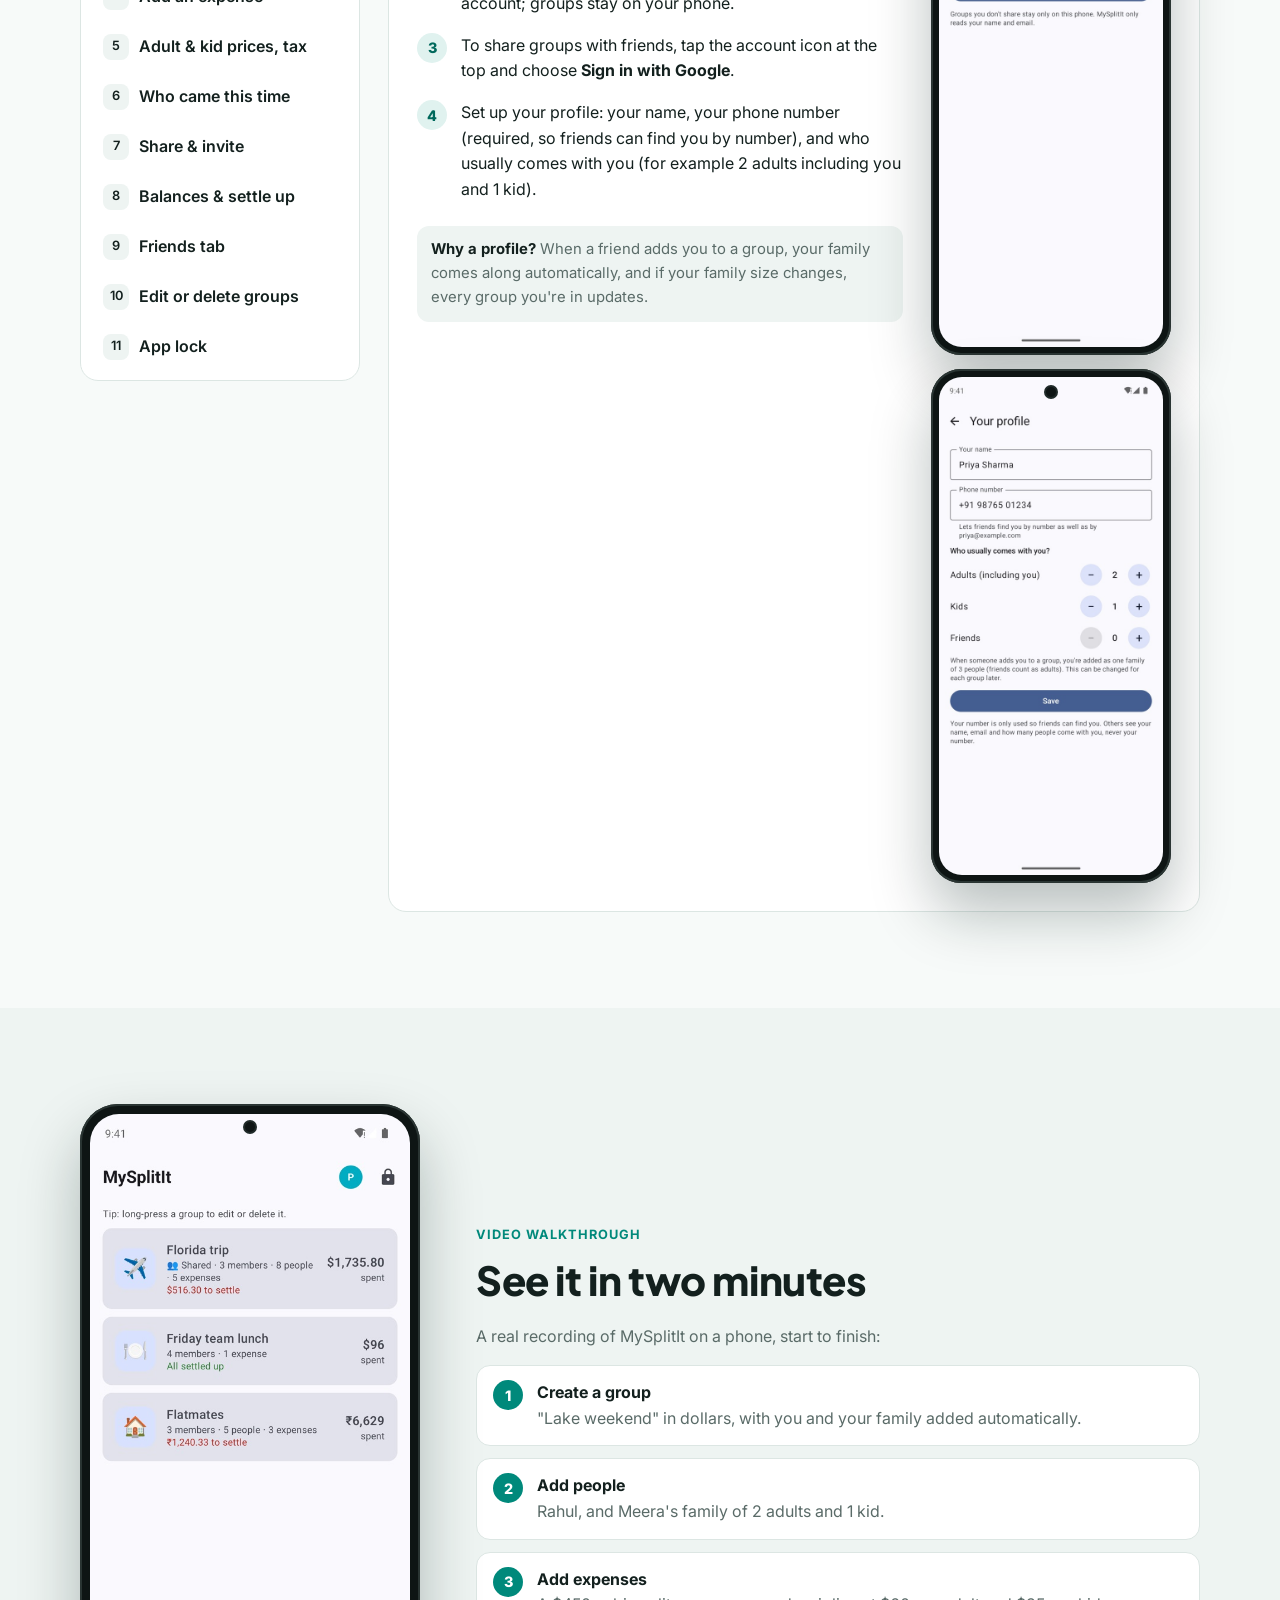
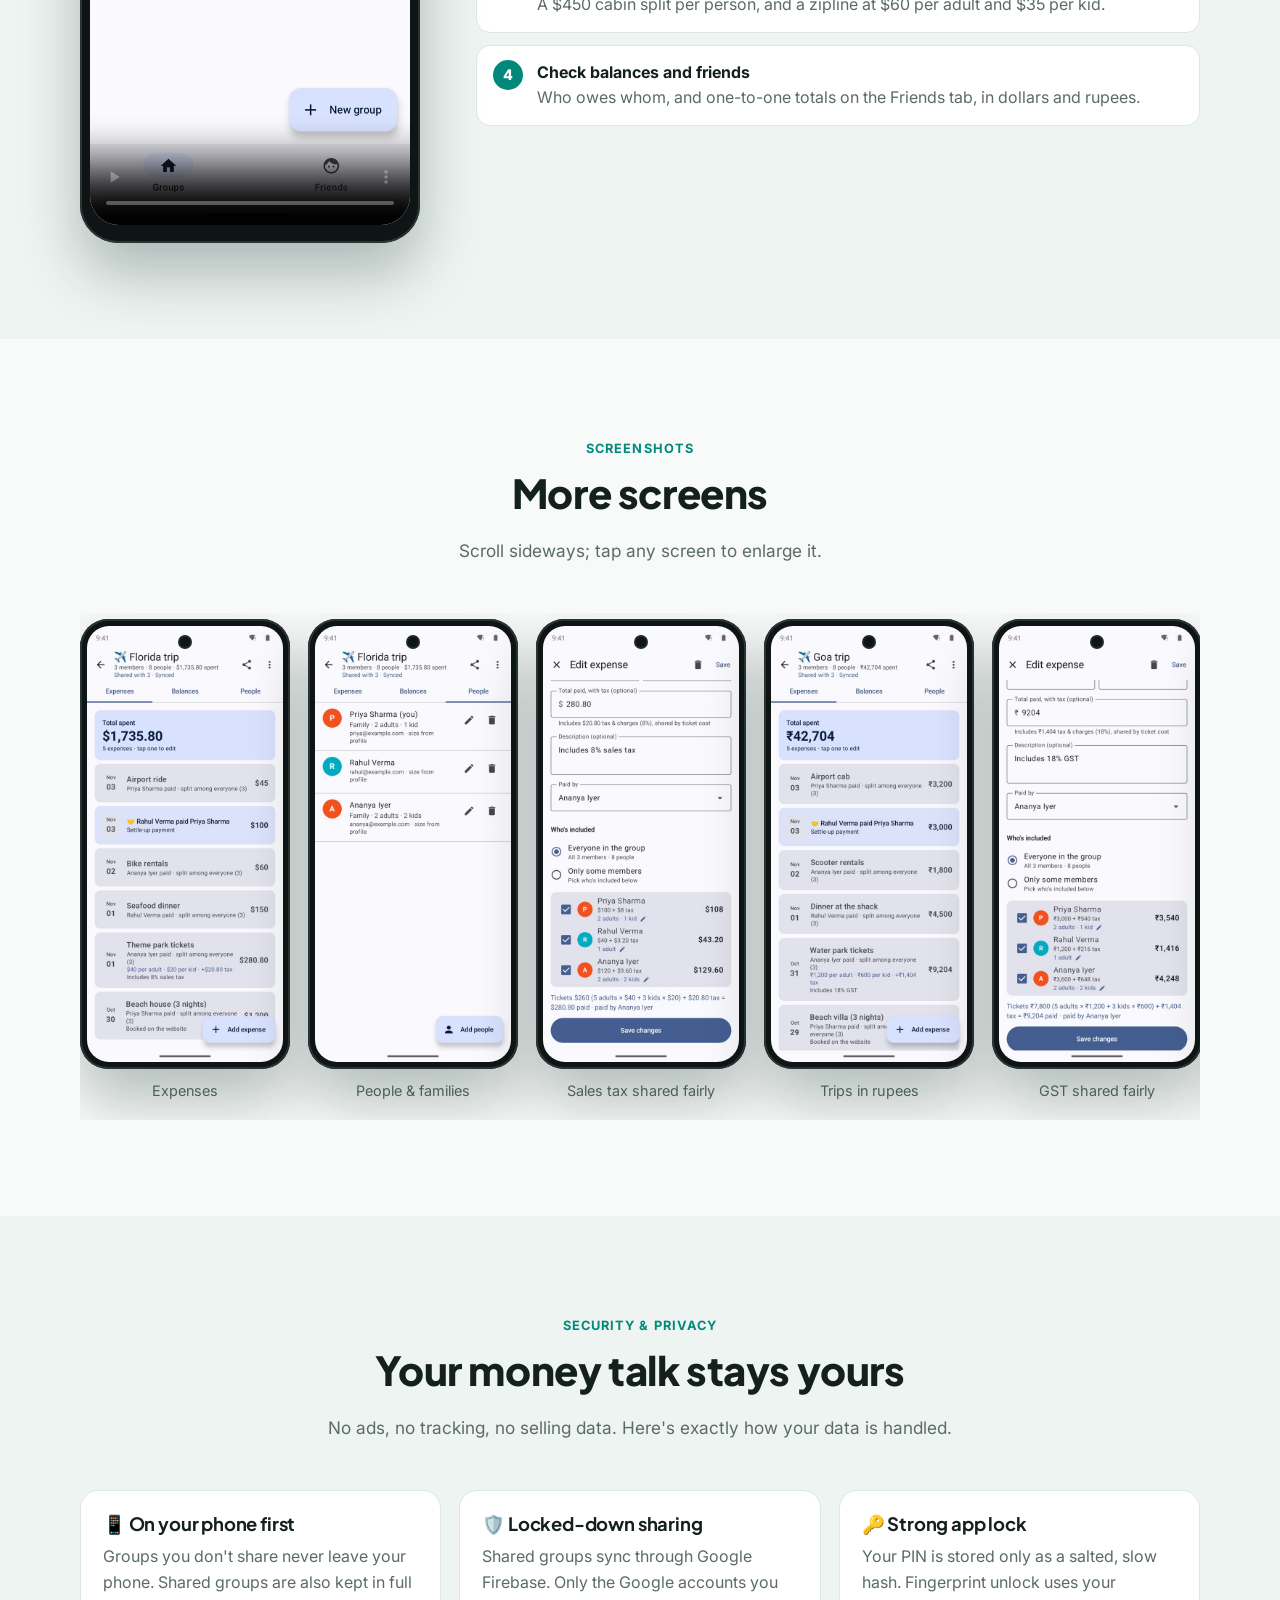
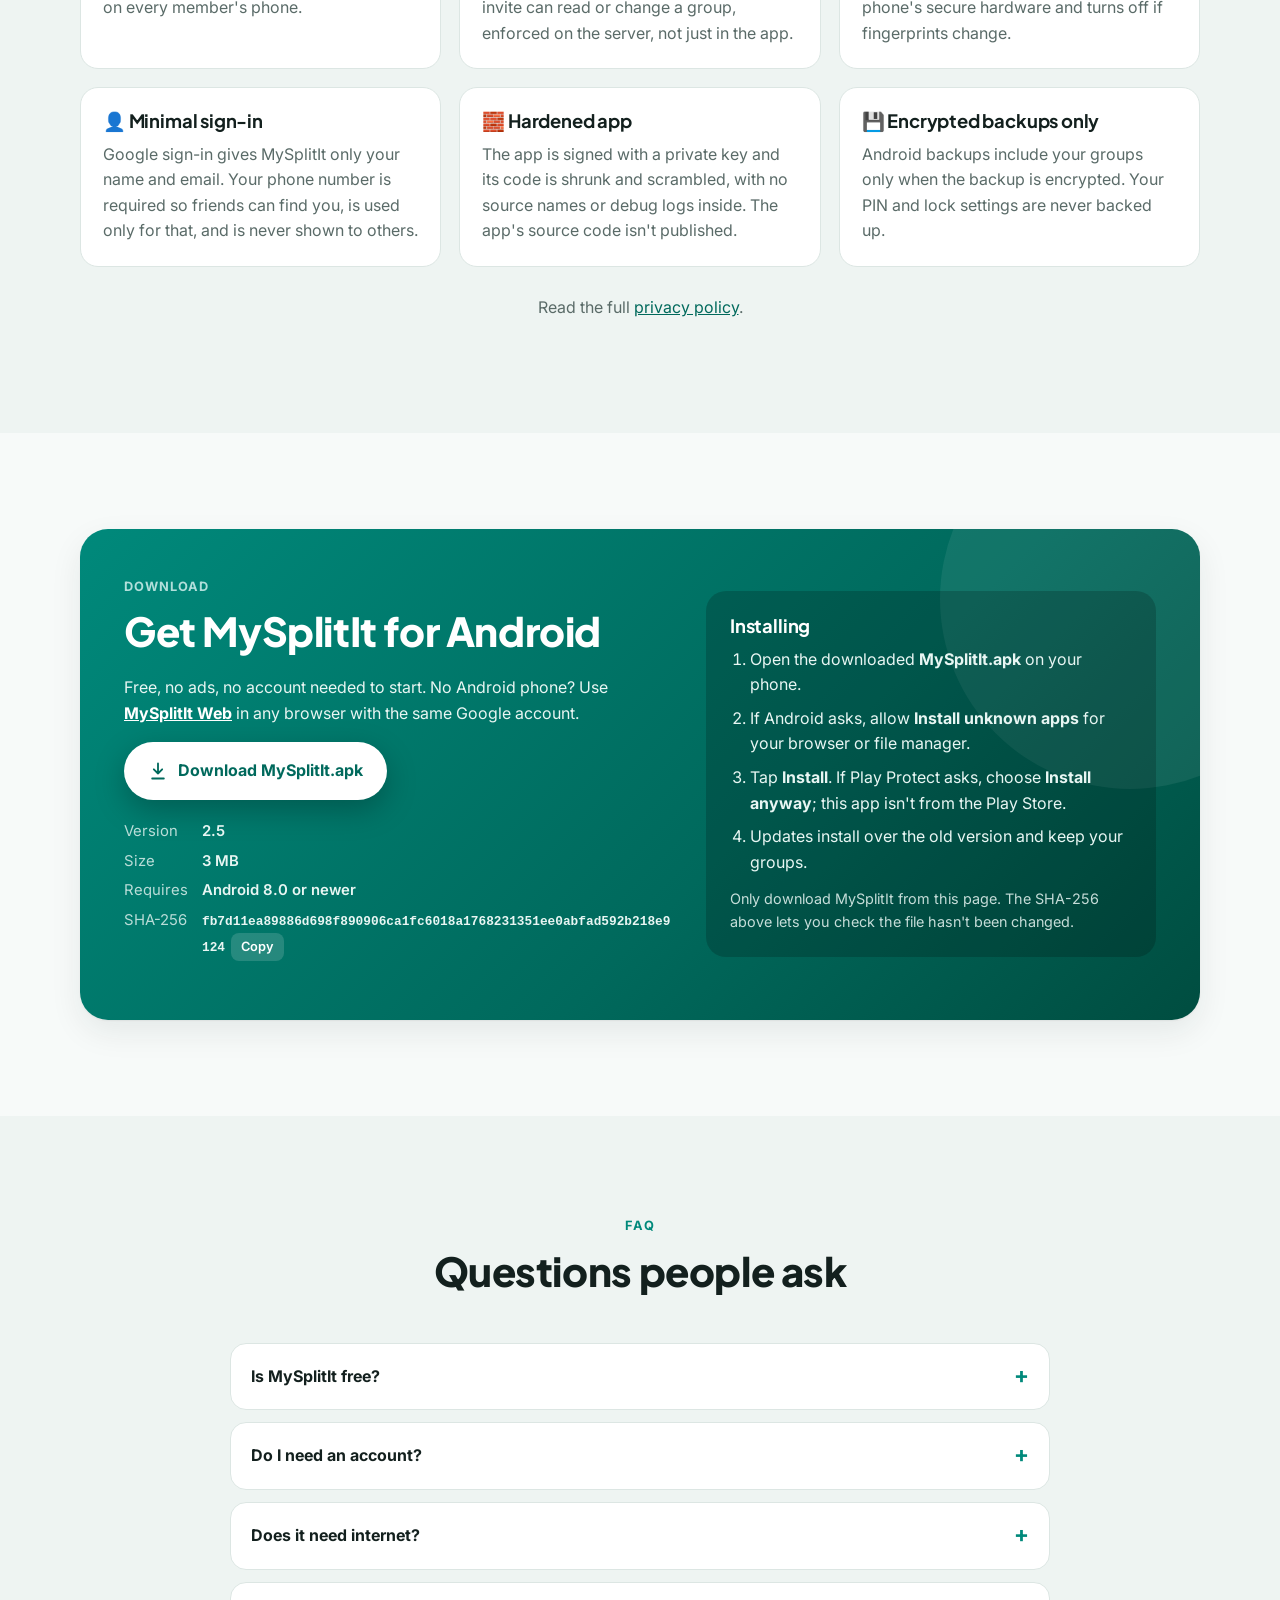
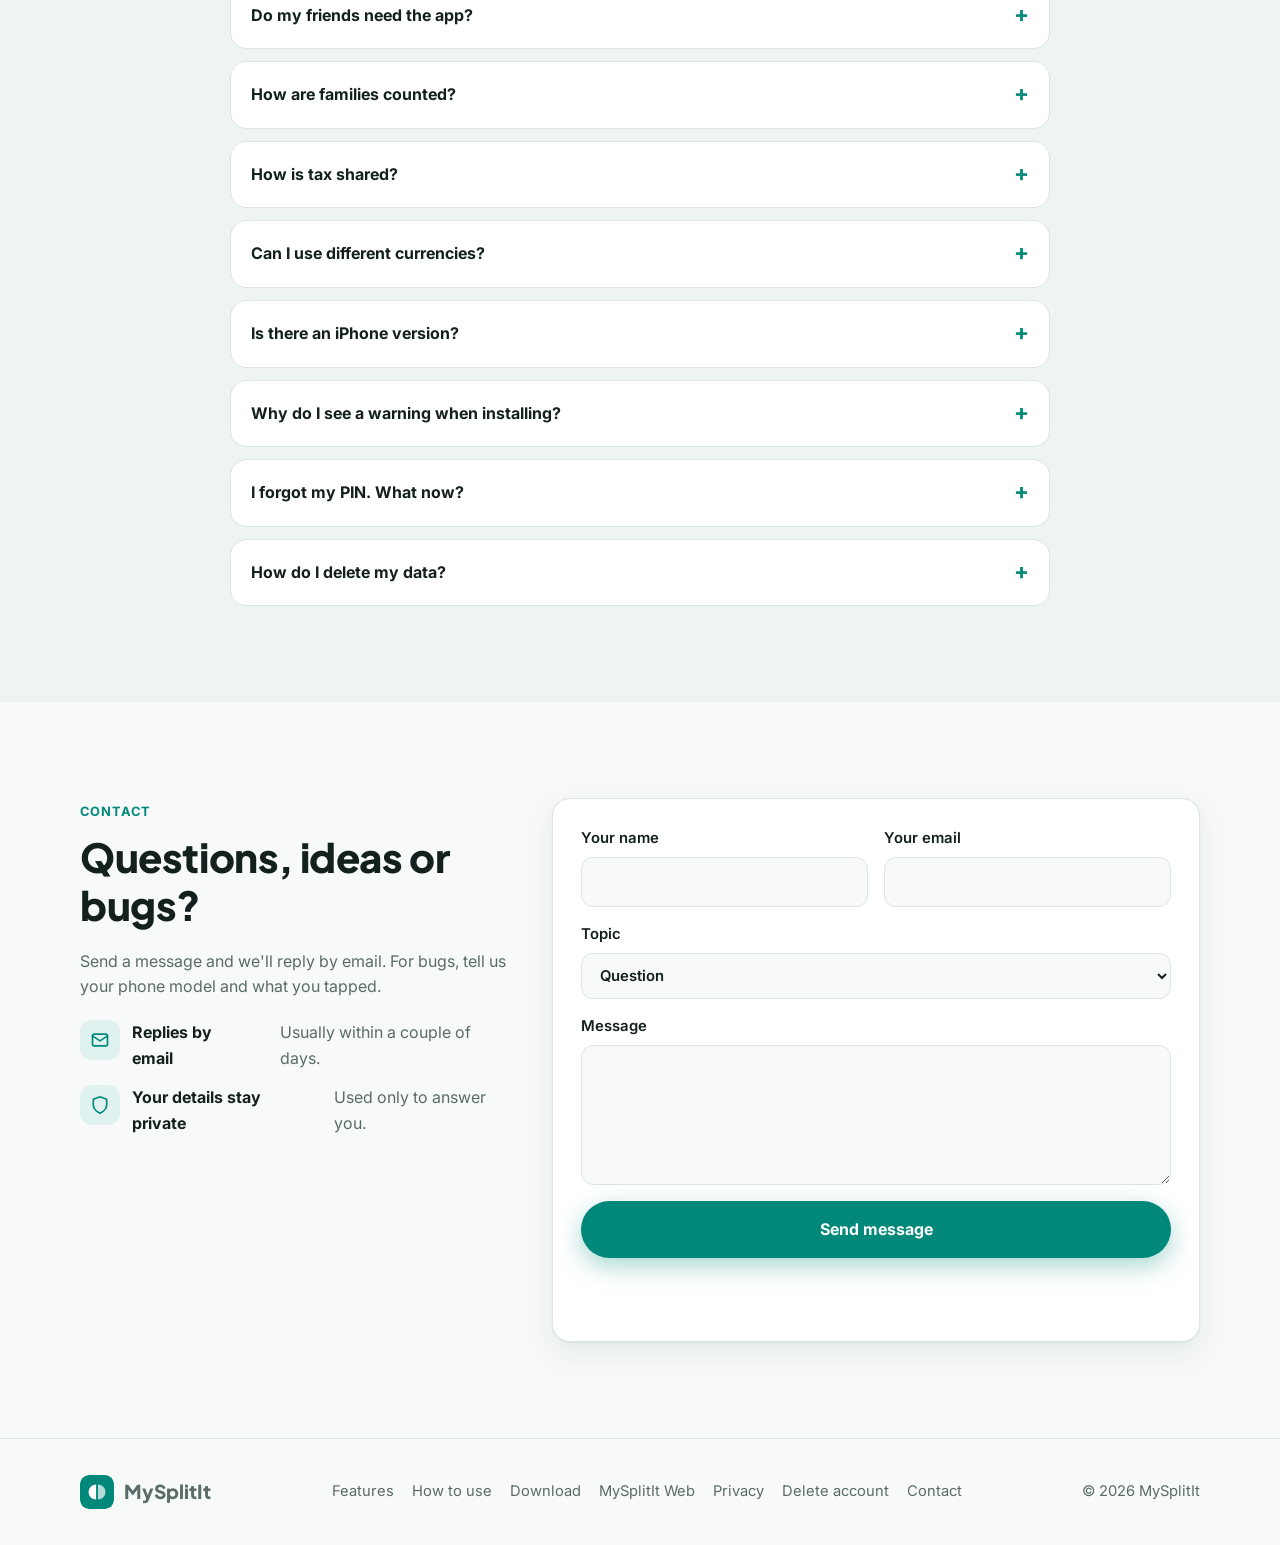
==== commit 0e1b3f21: "Account deletion and version 2.5 MySplitIt Web gets Delete account (Account page), with the same ste" ====
--- a/index.html
+++ b/index.html
@@ -14,7 +14,7 @@
   <link rel="preconnect" href="https://fonts.googleapis.com">
   <link rel="preconnect" href="https://fonts.gstatic.com" crossorigin>
   <link href="https://fonts.googleapis.com/css2?family=Inter:wght@400;500;600;700&family=Plus+Jakarta+Sans:wght@700;800&display=swap" rel="stylesheet">
-  <link rel="stylesheet" href="assets/style.css?v=20261105a">
+  <link rel="stylesheet" href="assets/style.css?v=20261105b">
   <script>
     // Apply a saved theme before the page paints.
     try { var t = localStorage.getItem("theme"); if (t) document.documentElement.dataset.theme = t; } catch (e) {}
@@ -66,7 +66,7 @@
             Use MySplitIt Web
           </a>
         </div>
-        <p class="hero-meta">Android app: version 2.4, Android 8.0+, 3 MB · MySplitIt Web: any browser, no install · <a href="#video">Watch how it works</a></p>
+        <p class="hero-meta">Android app: version 2.5, Android 8.0+, 3 MB · MySplitIt Web: any browser, no install · <a href="#video">Watch how it works</a></p>
         <ul class="chips">
           <li>👨‍👩‍👧 Families &amp; kids</li>
           <li>🧾 Tax split fairly</li>
@@ -494,10 +494,10 @@
             Download MySplitIt.apk
           </a>
           <dl class="meta">
-            <dt>Version</dt><dd>2.4</dd>
+            <dt>Version</dt><dd>2.5</dd>
             <dt>Size</dt><dd>3 MB</dd>
             <dt>Requires</dt><dd>Android 8.0 or newer</dd>
-            <dt>SHA-256</dt><dd><code id="sha">aa5f2e2d0e60122f65e43974f0dbeefab9ba9a136f06cf7f04466f1b1065b967</code><button class="copy" id="copy-sha" type="button">Copy</button></dd>
+            <dt>SHA-256</dt><dd><code id="sha">fb7d11ea89886d698f890906ca1fc6018a1768231351ee0abfad592b218e9124</code><button class="copy" id="copy-sha" type="button">Copy</button></dd>
           </dl>
         </div>
         <div class="install">
@@ -580,6 +580,7 @@
       <a href="#download">Download</a>
       <a href="app/">MySplitIt Web</a>
       <a href="privacy.html">Privacy</a>
+      <a href="delete-account.html">Delete account</a>
       <a href="#contact">Contact</a>
     </nav>
     <span>© <span id="year">2026</span> MySplitIt</span>
@@ -593,6 +594,6 @@
   <img id="lightbox-img" alt="">
 </div>
 
-<script src="assets/app.js?v=20261105a"></script>
+<script src="assets/app.js?v=20261105b"></script>
 </body>
 </html>
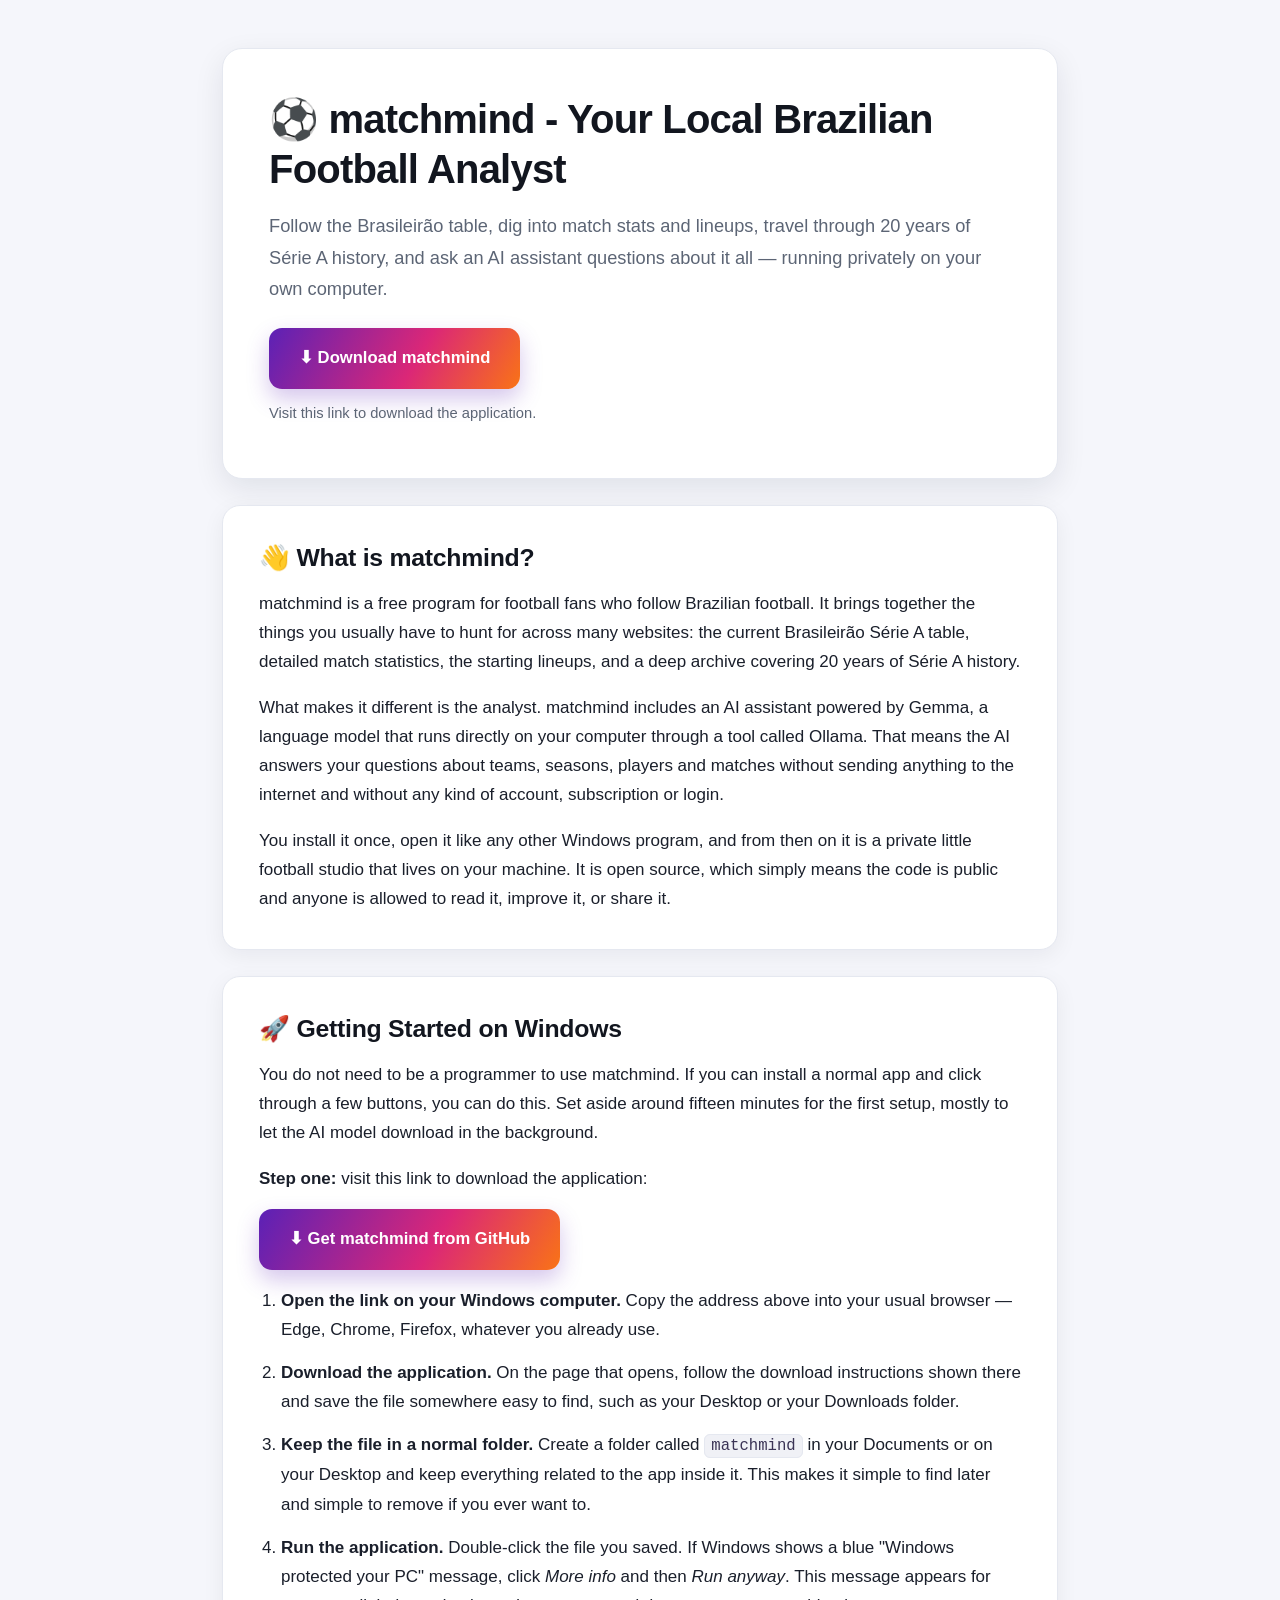
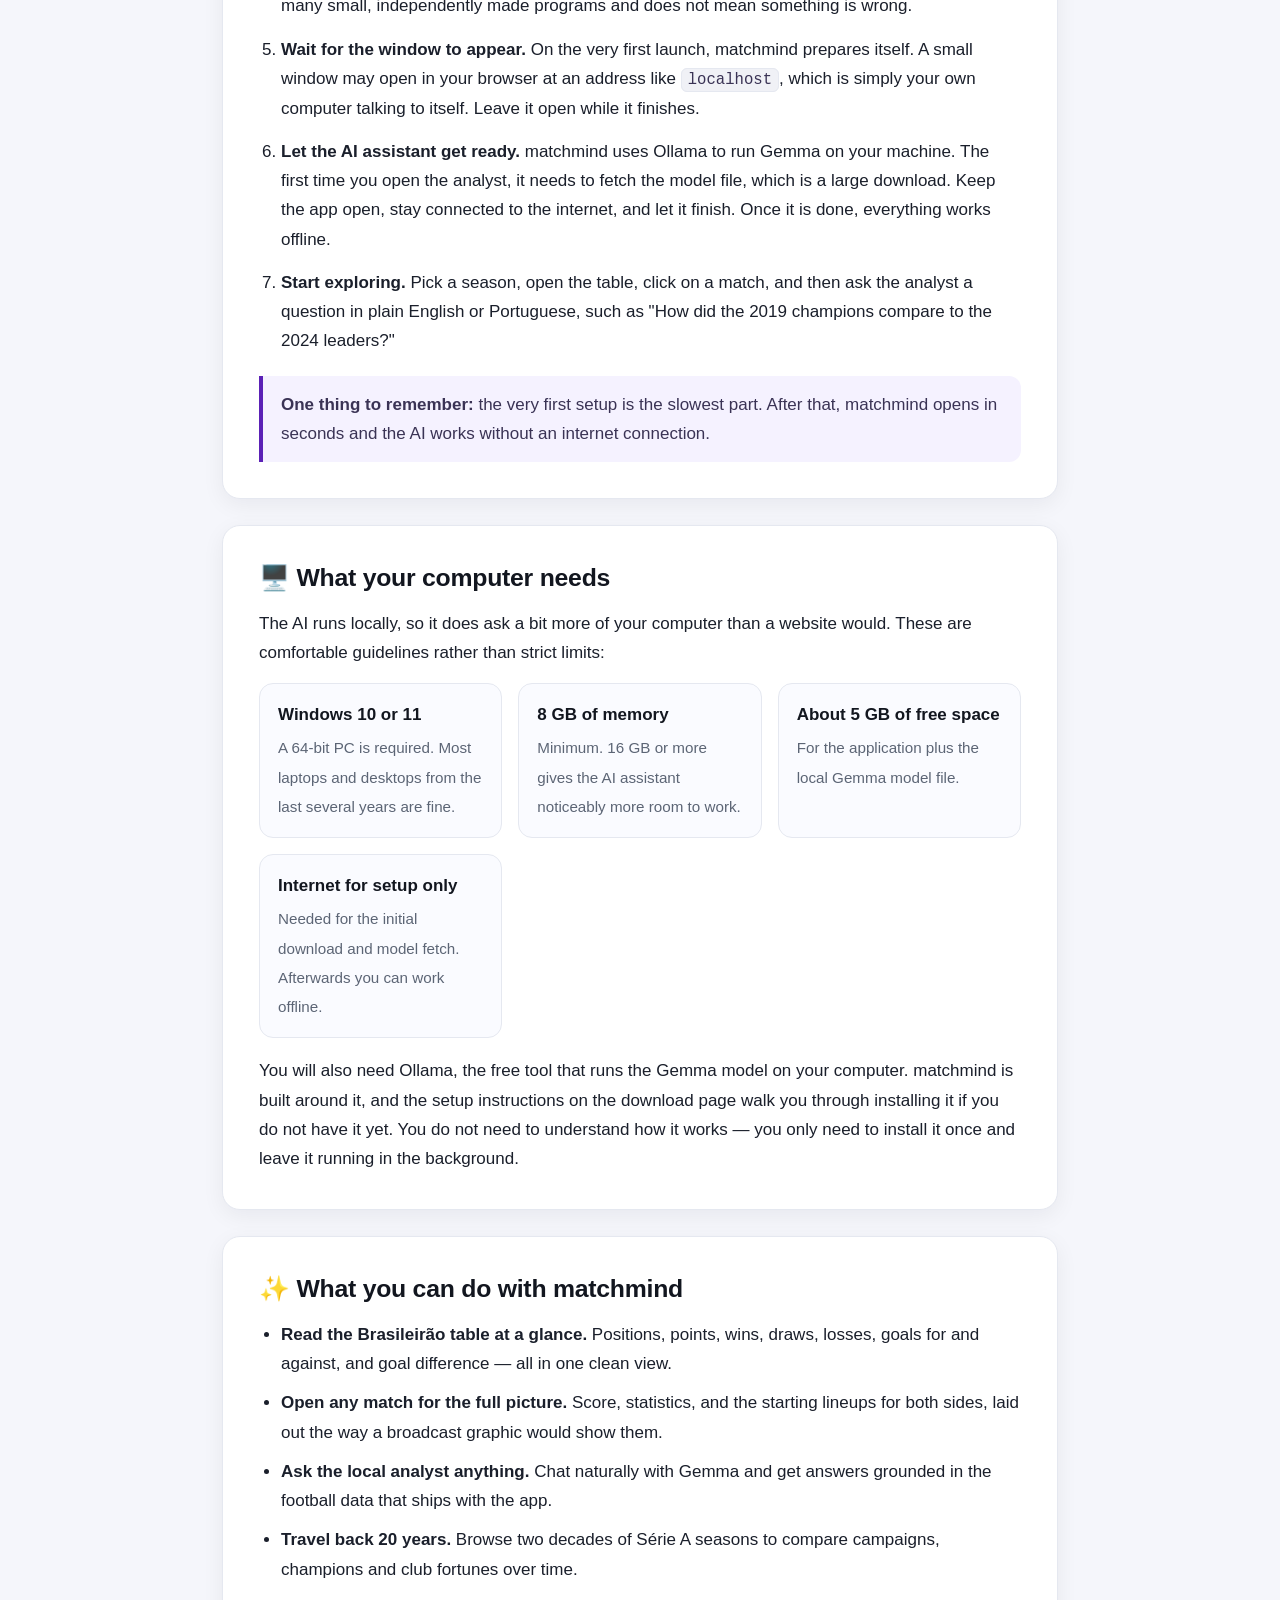
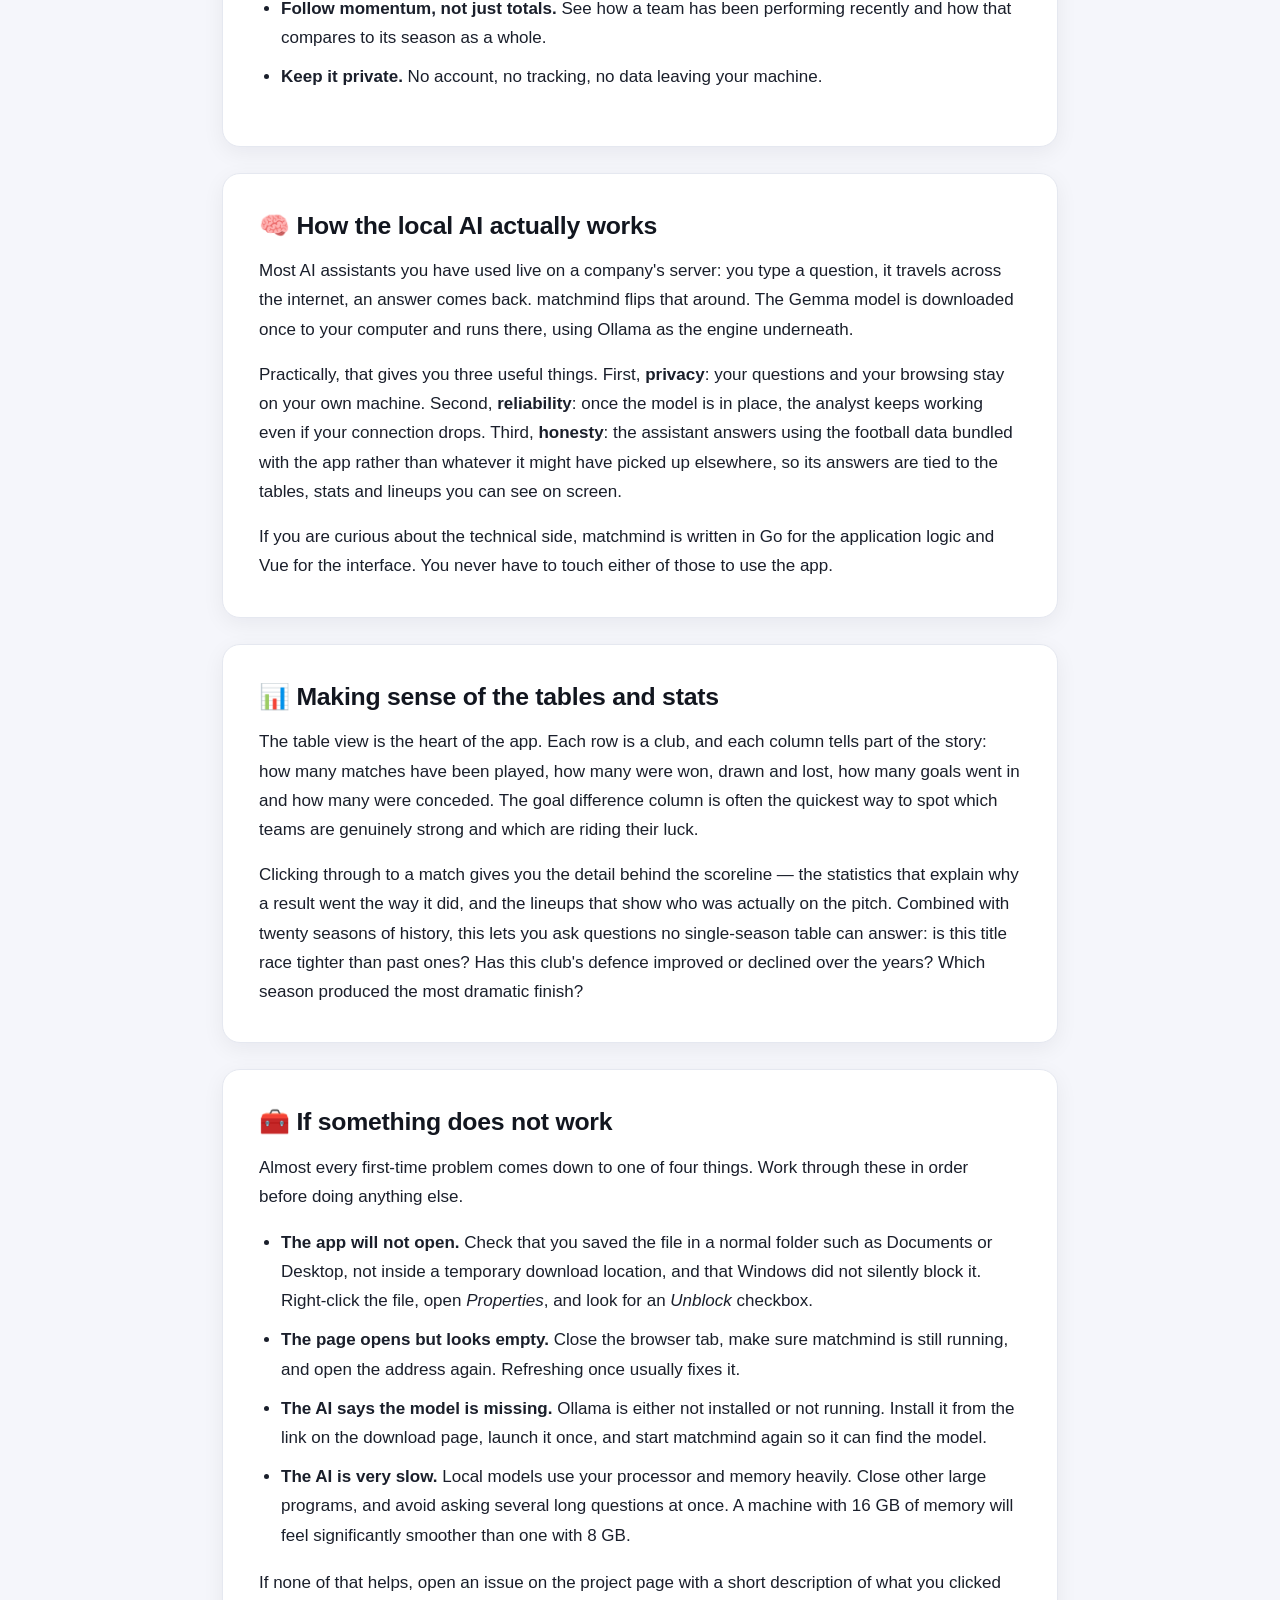
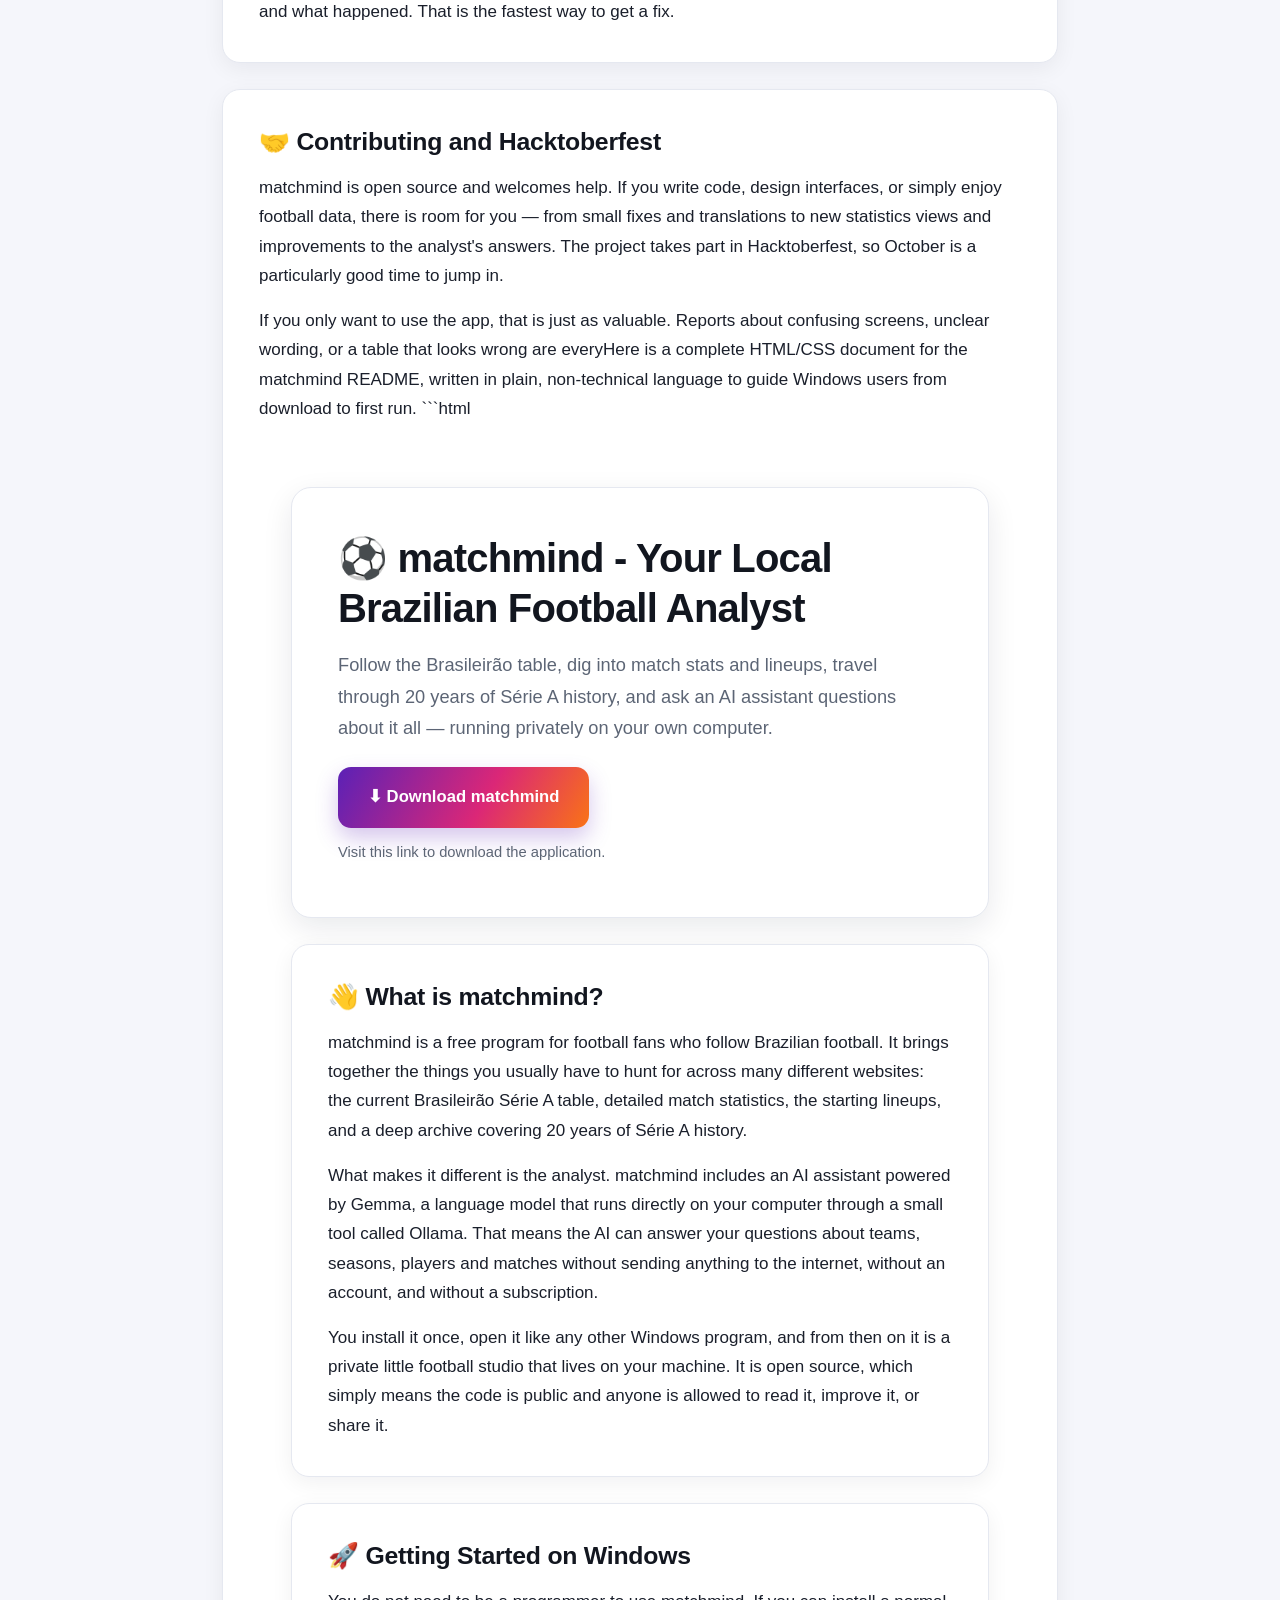
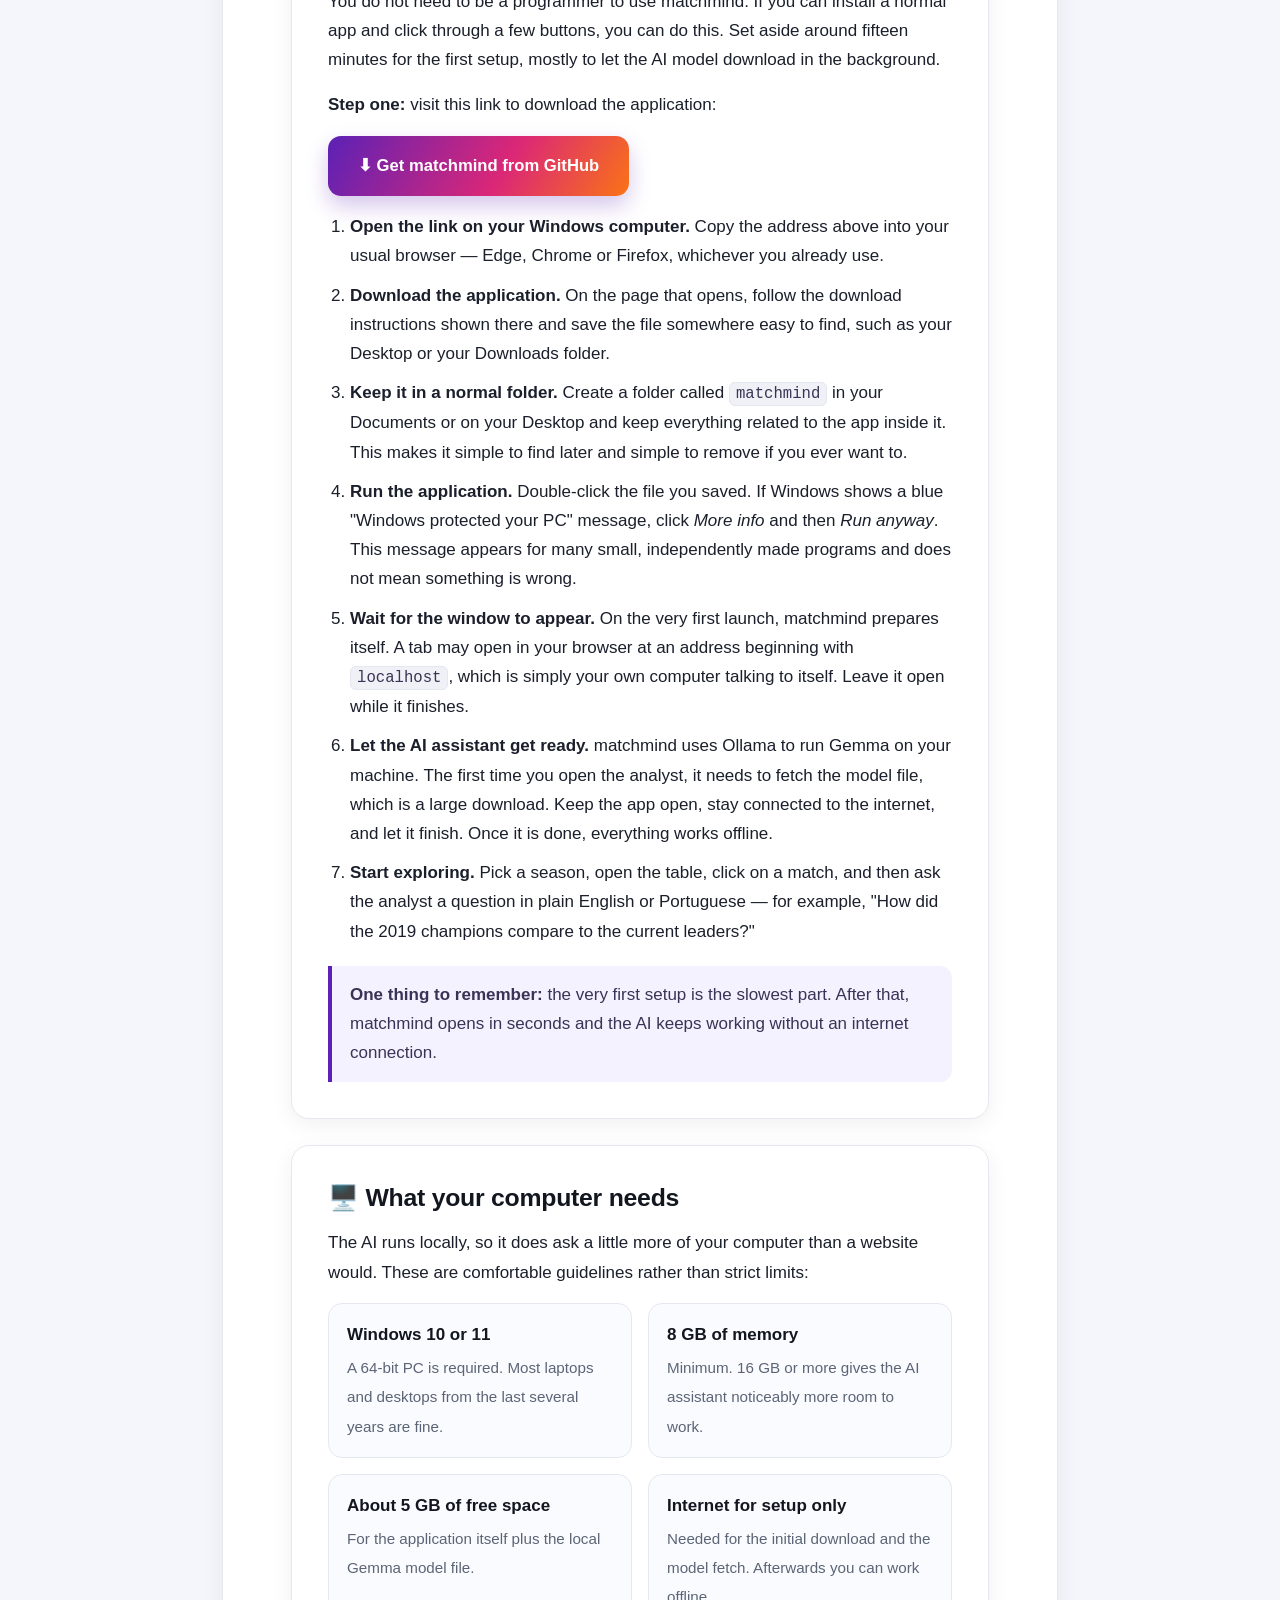
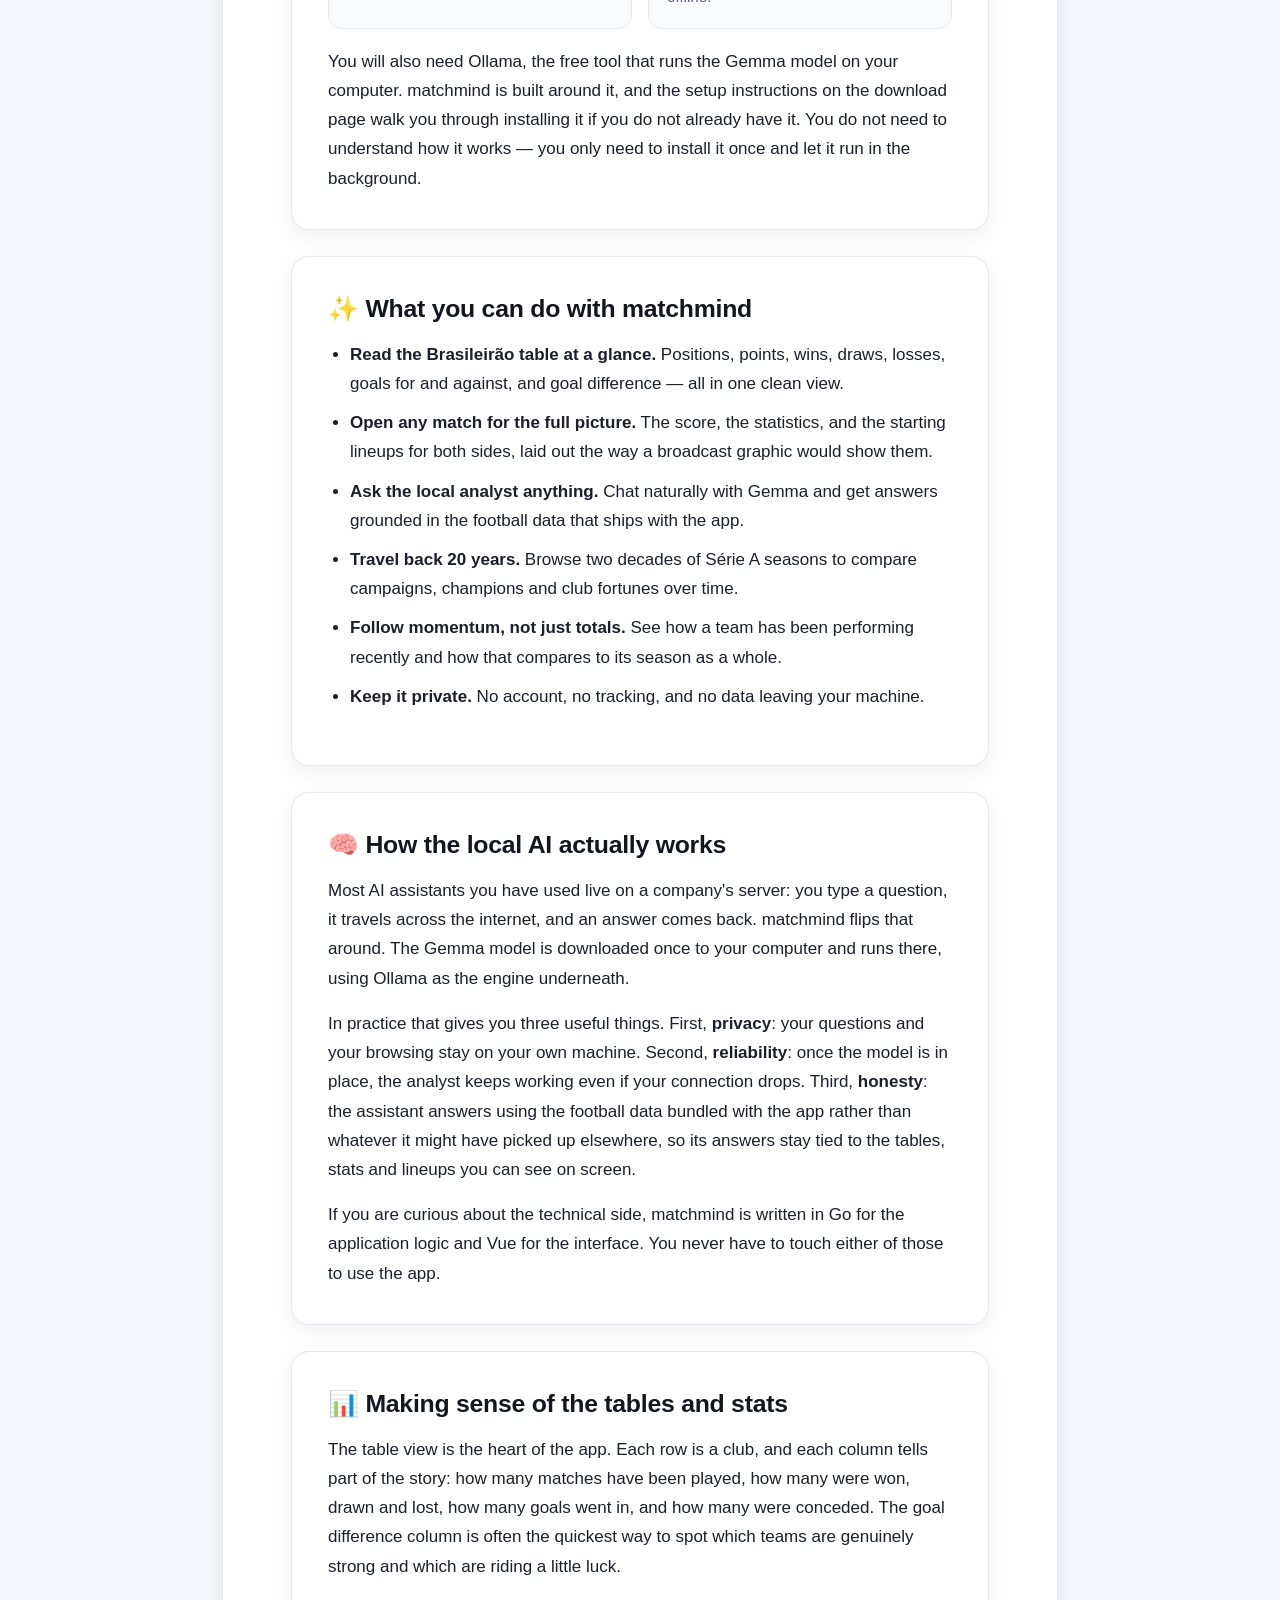
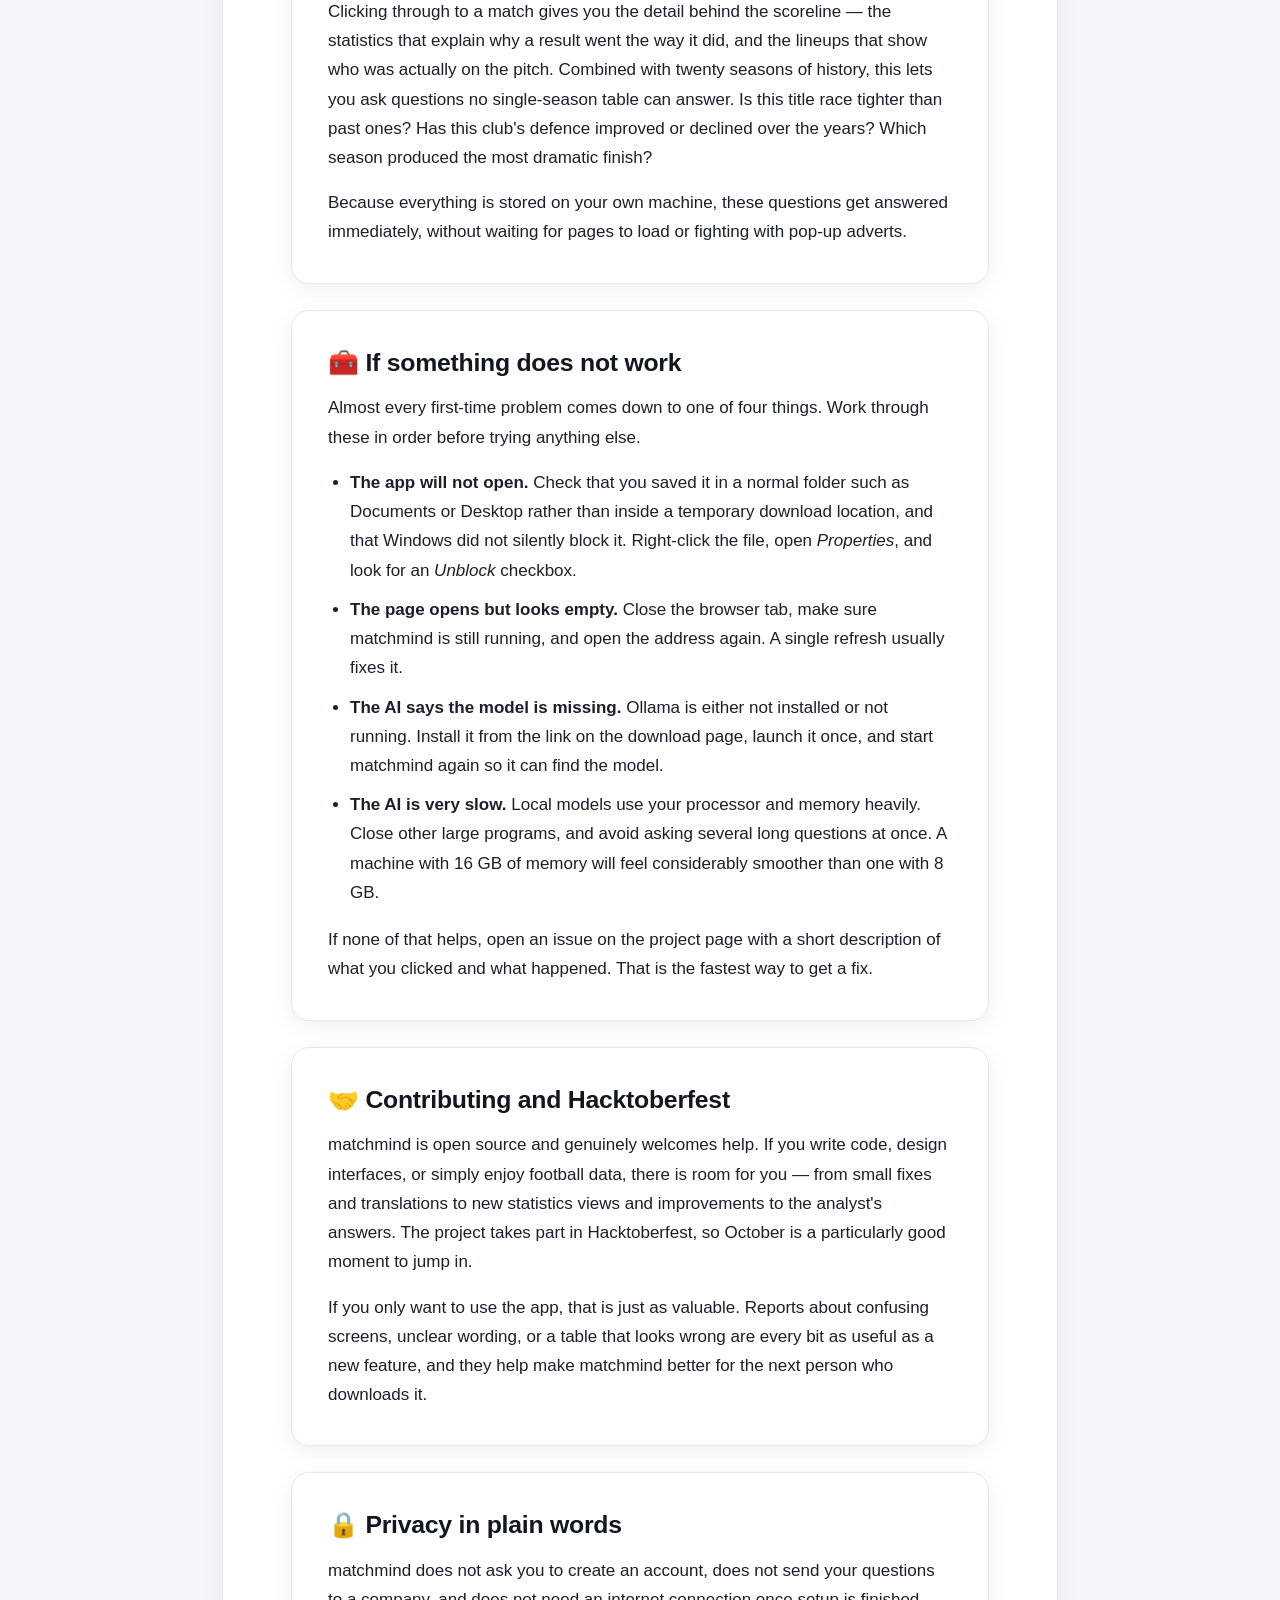
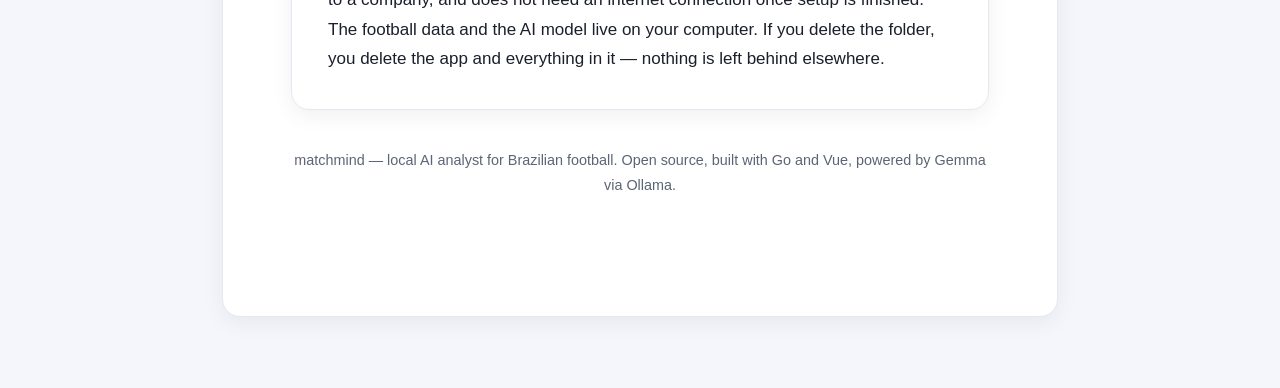
==== commit a598da62: "Account deletion and version 2.5" ====
--- a/index.html
+++ b/index.html
@@ -1,599 +1,517 @@
-<!doctype html>
+<!DOCTYPE html>
 <html lang="en">
 <head>
-  <meta charset="utf-8">
-  <meta name="viewport" content="width=device-width, initial-scale=1">
-  <title>MySplitIt – Split trip costs fairly</title>
-  <meta name="description" content="MySplitIt is a free Android app for splitting group expenses on trips and outings. Families and kids, adult and kid prices, tax shared fairly, any currency, real-time sharing with Google sign-in, and it works offline.">
-  <meta name="theme-color" content="#00897b">
-  <link rel="icon" href="assets/icon.svg" type="image/svg+xml">
-  <meta property="og:title" content="MySplitIt – Split trip costs fairly">
-  <meta property="og:description" content="Split group expenses with families, kids, taxes and any currency. Shares live with friends, works offline.">
-  <meta property="og:image" content="https://mysplitit.github.io/assets/screens/home.jpg">
-  <meta property="og:type" content="website">
-  <link rel="preconnect" href="https://fonts.googleapis.com">
-  <link rel="preconnect" href="https://fonts.gstatic.com" crossorigin>
-  <link href="https://fonts.googleapis.com/css2?family=Inter:wght@400;500;600;700&family=Plus+Jakarta+Sans:wght@700;800&display=swap" rel="stylesheet">
-  <link rel="stylesheet" href="assets/style.css?v=20261105b">
-  <script>
-    // Apply a saved theme before the page paints.
-    try { var t = localStorage.getItem("theme"); if (t) document.documentElement.dataset.theme = t; } catch (e) {}
-  </script>
+<meta charset="utf-8">
+<meta name="viewport" content="width=device-width, initial-scale=1">
+<title>matchmind - Local AI Analyst for Brazilian Football | Brasileirão Stats, Lineups &amp; 20 Years of Série A</title>
+<meta name="description" content="matchmind is a free, open-source local AI analyst for Brazilian football. Follow the Brasileirão table, match stats and lineups, explore 20 years of Série A history, and chat with Gemma running locally on your own computer via Ollama. Go + Vue.">
+<meta name="keywords" content="brasileirao, football, gemma, golang, hacktoberfest, hacktoberfest2026, local-ai, ollama, open-source-ai, vue, brazilian football stats, serie a history, local ai football analyst">
+<meta name="author" content="matchmind contributors">
+<meta name="robots" content="index, follow">
+<meta name="theme-color" content="#5b21b6">
+<link rel="canonical" href="https://github.com/AlishaZara/matchmind">
+<meta property="og:type" content="website">
+<meta property="og:title" content="matchmind - Local AI Analyst for Brazilian Football">
+<meta property="og:description" content="Brasileirão table, match stats, lineups and 20 years of Série A history, with Gemma running locally via Ollama. A private AI football analyst that runs on your own Windows computer.">
+<meta property="og:url" content="https://github.com/AlishaZara/matchmind">
+<meta property="og:site_name" content="matchmind">
+<meta name="twitter:card" content="summary_large_image">
+<meta name="twitter:title" content="matchmind - Local AI Analyst for Brazilian Football">
+<meta name="twitter:description" content="Brasileirão table, match stats, lineups and 20 years of Série A history, with Gemma running locally via Ollama. Go + Vue, open source.">
+<style>
+  :root{
+    --ink:#1f2430;
+    --muted:#5b6472;
+    --brand:#5b21b6;
+    --brand-2:#db2777;
+    --line:#e6e9f0;
+    --card:#ffffff;
+    --bg:#f6f7fb;
+  }
+  *{box-sizing:border-box;}
+  html{scroll-behavior:smooth;}
+  body{
+    margin:0;
+    background:var(--bg);
+    color:var(--ink);
+    font-family:-apple-system,BlinkMacSystemFont,"Segoe UI",Roboto,Helvetica,Arial,sans-serif;
+    font-size:17px;
+    line-height:1.7;
+    -webkit-font-smoothing:antialiased;
+  }
+  .page{
+    max-width:900px;
+    margin:0 auto;
+    padding:clamp(16px,4vw,48px);
+  }
+  header.hero{
+    background:var(--card);
+    border-radius:20px;
+    box-shadow:0 8px 28px rgba(16,24,40,.08);
+    padding:clamp(22px,5vw,44px);
+    border:1px solid var(--line);
+    margin-bottom:clamp(18px,3vw,28px);
+  }
+  h1{
+    font-size:clamp(1.6rem,4.4vw,2.5rem);
+    line-height:1.25;
+    letter-spacing:-.02em;
+    margin:0 0 14px;
+    color:#141824;
+  }
+  h2{
+    font-size:clamp(1.25rem,3vw,1.6rem);
+    line-height:1.3;
+    letter-spacing:-.01em;
+    margin:34px 0 12px;
+    color:#141824;
+  }
+  h3{
+    font-size:1.06rem;
+    margin:22px 0 8px;
+    color:#141824;
+  }
+  p{margin:0 0 16px;}
+  .lead{
+    font-size:clamp(1rem,2.4vw,1.15rem);
+    color:var(--muted);
+    margin:0 0 22px;
+  }
+  ul,ol{margin:0 0 18px;padding-left:22px;}
+  li{margin:0 0 9px;}
+  section.card{
+    background:var(--card);
+    border:1px solid var(--line);
+    border-radius:20px;
+    box-shadow:0 6px 22px rgba(16,24,40,.06);
+    padding:clamp(20px,4vw,36px);
+    margin-bottom:clamp(18px,3vw,28px);
+  }
+  .btn{
+    display:inline-block;
+    text-decoration:none;
+    font-weight:700;
+    font-size:1.05rem;
+    color:#ffffff;
+    background:linear-gradient(120deg,#5b21b6 0%,#db2777 55%,#f97316 100%);
+    padding:16px 30px;
+    border-radius:14px;
+    box-shadow:0 10px 22px rgba(91,33,182,.28);
+    transition:transform .15s ease, box-shadow .15s ease;
+  }
+  .btn:hover,.btn:focus{
+    transform:translateY(-2px);
+    box-shadow:0 14px 28px rgba(91,33,182,.34);
+  }
+  .btn-note{
+    display:block;
+    font-size:.92rem;
+    color:var(--muted);
+    margin-top:12px;
+  }
+  .btn-wrap{margin:6px 0 4px;}
+  code{
+    background:#f0f1f6;
+    border:1px solid var(--line);
+    border-radius:6px;
+    padding:2px 6px;
+    font-size:.92em;
+    font-family:ui-monospace,SFMono-Regular,Menlo,Consolas,monospace;
+  }
+  .grid{
+    display:grid;
+    grid-template-columns:repeat(auto-fit,minmax(240px,1fr));
+    gap:16px;
+    margin:8px 0 18px;
+  }
+  .tile{
+    background:#fafbff;
+    border:1px solid var(--line);
+    border-radius:14px;
+    padding:16px 18px;
+  }
+  .tile strong{display:block;margin-bottom:4px;color:#141824;}
+  .tile span{color:var(--muted);font-size:.95rem;}
+  .steps li{margin-bottom:14px;}
+  .callout{
+    background:#f5f2ff;
+    border-left:4px solid var(--brand);
+    border-radius:0 12px 12px 0;
+    padding:14px 18px;
+    margin:18px 0;
+    color:#3a3355;
+  }
+  footer{
+    text-align:center;
+    color:var(--muted);
+    font-size:.9rem;
+    padding:10px 0 30px;
+  }
+  a{color:var(--brand);}
+  a:hover{color:var(--brand-2);}
+  @media (max-width:520px){
+    body{font-size:16px;}
+    .btn{display:block;text-align:center;padding:15px 18px;}
+  }
+</style>
 </head>
 <body>
-<a class="skip" href="#main">Skip to content</a>
-
-<header class="site-header" id="top">
-  <div class="wrap nav">
-    <a class="brand" href="#top"><img src="assets/icon.svg" alt="">MySplitIt</a>
-    <ul class="nav-links" id="nav-links">
-      <li><a href="#features">Features</a></li>
-      <li><a href="#web">Web app</a></li>
-      <li><a href="#how">How to use</a></li>
-      <li><a href="#video">Video</a></li>
-      <li><a href="#security">Security</a></li>
-      <li><a href="#faq">FAQ</a></li>
-      <li><a href="#contact">Contact</a></li>
+<div class="page">
+
+  <header class="hero">
+    <h1>⚽ matchmind - Your Local Brazilian Football Analyst</h1>
+    <p class="lead">Follow the Brasileirão table, dig into match stats and lineups, travel through 20 years of Série A history, and ask an AI assistant questions about it all — running privately on your own computer.</p>
+    <div class="btn-wrap">
+      <a class="btn" href="https://github.com/AlishaZara/matchmind">⬇ Download matchmind</a>
+      <span class="btn-note">Visit this link to download the application.</span>
+    </div>
+  </header>
+
+  <section class="card">
+    <h2>👋 What is matchmind?</h2>
+    <p>matchmind is a free program for football fans who follow Brazilian football. It brings together the things you usually have to hunt for across many websites: the current Brasileirão Série A table, detailed match statistics, the starting lineups, and a deep archive covering 20 years of Série A history.</p>
+    <p>What makes it different is the analyst. matchmind includes an AI assistant powered by Gemma, a language model that runs directly on your computer through a tool called Ollama. That means the AI answers your questions about teams, seasons, players and matches without sending anything to the internet and without any kind of account, subscription or login.</p>
+    <p>You install it once, open it like any other Windows program, and from then on it is a private little football studio that lives on your machine. It is open source, which simply means the code is public and anyone is allowed to read it, improve it, or share it.</p>
+  </section>
+
+  <section class="card">
+    <h2>🚀 Getting Started on Windows</h2>
+    <p>You do not need to be a programmer to use matchmind. If you can install a normal app and click through a few buttons, you can do this. Set aside around fifteen minutes for the first setup, mostly to let the AI model download in the background.</p>
+    <p><strong>Step one:</strong> visit this link to download the application:</p>
+    <p><a class="btn" href="https://github.com/AlishaZara/matchmind">⬇ Get matchmind from GitHub</a></p>
+    <ol class="steps">
+      <li><strong>Open the link on your Windows computer.</strong> Copy the address above into your usual browser — Edge, Chrome, Firefox, whatever you already use.</li>
+      <li><strong>Download the application.</strong> On the page that opens, follow the download instructions shown there and save the file somewhere easy to find, such as your Desktop or your Downloads folder.</li>
+      <li><strong>Keep the file in a normal folder.</strong> Create a folder called <code>matchmind</code> in your Documents or on your Desktop and keep everything related to the app inside it. This makes it simple to find later and simple to remove if you ever want to.</li>
+      <li><strong>Run the application.</strong> Double-click the file you saved. If Windows shows a blue "Windows protected your PC" message, click <em>More info</em> and then <em>Run anyway</em>. This message appears for many small, independently made programs and does not mean something is wrong.</li>
+      <li><strong>Wait for the window to appear.</strong> On the very first launch, matchmind prepares itself. A small window may open in your browser at an address like <code>localhost</code>, which is simply your own computer talking to itself. Leave it open while it finishes.</li>
+      <li><strong>Let the AI assistant get ready.</strong> matchmind uses Ollama to run Gemma on your machine. The first time you open the analyst, it needs to fetch the model file, which is a large download. Keep the app open, stay connected to the internet, and let it finish. Once it is done, everything works offline.</li>
+      <li><strong>Start exploring.</strong> Pick a season, open the table, click on a match, and then ask the analyst a question in plain English or Portuguese, such as "How did the 2019 champions compare to the 2024 leaders?"</li>
+    </ol>
+    <div class="callout">
+      <strong>One thing to remember:</strong> the very first setup is the slowest part. After that, matchmind opens in seconds and the AI works without an internet connection.
+    </div>
+  </section>
+
+  <section class="card">
+    <h2>🖥️ What your computer needs</h2>
+    <p>The AI runs locally, so it does ask a bit more of your computer than a website would. These are comfortable guidelines rather than strict limits:</p>
+    <div class="grid">
+      <div class="tile"><strong>Windows 10 or 11</strong><span>A 64-bit PC is required. Most laptops and desktops from the last several years are fine.</span></div>
+      <div class="tile"><strong>8 GB of memory</strong><span>Minimum. 16 GB or more gives the AI assistant noticeably more room to work.</span></div>
+      <div class="tile"><strong>About 5 GB of free space</strong><span>For the application plus the local Gemma model file.</span></div>
+      <div class="tile"><strong>Internet for setup only</strong><span>Needed for the initial download and model fetch. Afterwards you can work offline.</span></div>
+    </div>
+    <p>You will also need Ollama, the free tool that runs the Gemma model on your computer. matchmind is built around it, and the setup instructions on the download page walk you through installing it if you do not have it yet. You do not need to understand how it works — you only need to install it once and leave it running in the background.</p>
+  </section>
+
+  <section class="card">
+    <h2>✨ What you can do with matchmind</h2>
+    <ul>
+      <li><strong>Read the Brasileirão table at a glance.</strong> Positions, points, wins, draws, losses, goals for and against, and goal difference — all in one clean view.</li>
+      <li><strong>Open any match for the full picture.</strong> Score, statistics, and the starting lineups for both sides, laid out the way a broadcast graphic would show them.</li>
+      <li><strong>Ask the local analyst anything.</strong> Chat naturally with Gemma and get answers grounded in the football data that ships with the app.</li>
+      <li><strong>Travel back 20 years.</strong> Browse two decades of Série A seasons to compare campaigns, champions and club fortunes over time.</li>
+      <li><strong>Follow momentum, not just totals.</strong> See how a team has been performing recently and how that compares to its season as a whole.</li>
+      <li><strong>Keep it private.</strong> No account, no tracking, no data leaving your machine.</li>
     </ul>
-    <div class="nav-actions">
-      <button class="icon-btn theme-btn" id="theme-btn" aria-label="Switch light or dark theme">
-        <svg class="sun" viewBox="0 0 24 24" fill="none" stroke="currentColor" stroke-width="2" stroke-linecap="round"><circle cx="12" cy="12" r="4"/><path d="M12 2v2M12 20v2M4.9 4.9l1.4 1.4M17.7 17.7l1.4 1.4M2 12h2M20 12h2M4.9 19.1l1.4-1.4M17.7 6.3l1.4-1.4"/></svg>
-        <svg class="moon" viewBox="0 0 24 24" fill="none" stroke="currentColor" stroke-width="2" stroke-linecap="round"><path d="M21 12.8A9 9 0 1 1 11.2 3a7 7 0 0 0 9.8 9.8z"/></svg>
-      </button>
-      <a class="btn btn-primary btn-small" href="#download">Download</a>
-      <button class="icon-btn menu-btn" id="menu-btn" aria-label="Open menu" aria-expanded="false" aria-controls="nav-links">
-        <svg viewBox="0 0 24 24" fill="none" stroke="currentColor" stroke-width="2" stroke-linecap="round"><path d="M4 7h16M4 12h16M4 17h16"/></svg>
-      </button>
+  </section>
+
+  <section class="card">
+    <h2>🧠 How the local AI actually works</h2>
+    <p>Most AI assistants you have used live on a company's server: you type a question, it travels across the internet, an answer comes back. matchmind flips that around. The Gemma model is downloaded once to your computer and runs there, using Ollama as the engine underneath.</p>
+    <p>Practically, that gives you three useful things. First, <strong>privacy</strong>: your questions and your browsing stay on your own machine. Second, <strong>reliability</strong>: once the model is in place, the analyst keeps working even if your connection drops. Third, <strong>honesty</strong>: the assistant answers using the football data bundled with the app rather than whatever it might have picked up elsewhere, so its answers are tied to the tables, stats and lineups you can see on screen.</p>
+    <p>If you are curious about the technical side, matchmind is written in Go for the application logic and Vue for the interface. You never have to touch either of those to use the app.</p>
+  </section>
+
+  <section class="card">
+    <h2>📊 Making sense of the tables and stats</h2>
+    <p>The table view is the heart of the app. Each row is a club, and each column tells part of the story: how many matches have been played, how many were won, drawn and lost, how many goals went in and how many were conceded. The goal difference column is often the quickest way to spot which teams are genuinely strong and which are riding their luck.</p>
+    <p>Clicking through to a match gives you the detail behind the scoreline — the statistics that explain why a result went the way it did, and the lineups that show who was actually on the pitch. Combined with twenty seasons of history, this lets you ask questions no single-season table can answer: is this title race tighter than past ones? Has this club's defence improved or declined over the years? Which season produced the most dramatic finish?</p>
+  </section>
+
+  <section class="card">
+    <h2>🧰 If something does not work</h2>
+    <p>Almost every first-time problem comes down to one of four things. Work through these in order before doing anything else.</p>
+    <ul>
+      <li><strong>The app will not open.</strong> Check that you saved the file in a normal folder such as Documents or Desktop, not inside a temporary download location, and that Windows did not silently block it. Right-click the file, open <em>Properties</em>, and look for an <em>Unblock</em> checkbox.</li>
+      <li><strong>The page opens but looks empty.</strong> Close the browser tab, make sure matchmind is still running, and open the address again. Refreshing once usually fixes it.</li>
+      <li><strong>The AI says the model is missing.</strong> Ollama is either not installed or not running. Install it from the link on the download page, launch it once, and start matchmind again so it can find the model.</li>
+      <li><strong>The AI is very slow.</strong> Local models use your processor and memory heavily. Close other large programs, and avoid asking several long questions at once. A machine with 16 GB of memory will feel significantly smoother than one with 8 GB.</li>
+    </ul>
+    <p>If none of that helps, open an issue on the project page with a short description of what you clicked and what happened. That is the fastest way to get a fix.</p>
+  </section>
+
+  <section class="card">
+    <h2>🤝 Contributing and Hacktoberfest</h2>
+    <p>matchmind is open source and welcomes help. If you write code, design interfaces, or simply enjoy football data, there is room for you — from small fixes and translations to new statistics views and improvements to the analyst's answers. The project takes part in Hacktoberfest, so October is a particularly good time to jump in.</p>
+    <p>If you only want to use the app, that is just as valuable. Reports about confusing screens, unclear wording, or a table that looks wrong are everyHere is a complete HTML/CSS document for the matchmind README, written in plain, non-technical language to guide Windows users from download to first run.
+```html
+<!DOCTYPE html>
+<html lang="en">
+<head>
+<meta charset="utf-8">
+<meta name="viewport" content="width=device-width, initial-scale=1">
+<title>matchmind - Local AI Analyst for Brazilian Football | Brasileirão Stats, Lineups &amp; 20 Years of Série A</title>
+<meta name="description" content="matchmind is a free, open-source local AI analyst for Brazilian football. Follow the Brasileirão table, match stats and lineups, explore 20 years of Série A history, and ask questions with Gemma running locally on your own Windows computer via Ollama. Built with Go + Vue.">
+<meta name="keywords" content="brasileirao, football, gemma, golang, hacktoberfest, hacktoberfest2026, local-ai, ollama, open-source-ai, vue, brazilian football stats, serie a history, local ai football analyst, brasileirao table">
+<meta name="author" content="matchmind contributors">
+<meta name="robots" content="index, follow">
+<meta name="theme-color" content="#5b21b6">
+<link rel="canonical" href="https://github.com/AlishaZara/matchmind">
+<meta property="og:type" content="website">
+<meta property="og:title" content="matchmind - Local AI Analyst for Brazilian Football">
+<meta property="og:description" content="Brasileirão table, match stats, lineups and 20 years of Série A history, with Gemma running locally via Ollama. A private AI football analyst that runs on your own Windows computer.">
+<meta property="og:url" content="https://github.com/AlishaZara/matchmind">
+<meta property="og:site_name" content="matchmind">
+<meta property="og:locale" content="en_US">
+<meta name="twitter:card" content="summary_large_image">
+<meta name="twitter:title" content="matchmind - Local AI Analyst for Brazilian Football">
+<meta name="twitter:description" content="Brasileirão table, match stats, lineups and 20 years of Série A history, with Gemma running locally via Ollama. Go + Vue, open source.">
+<style>
+  :root{
+    --ink:#1a1f2b;
+    --muted:#5c6575;
+    --brand:#5b21b6;
+    --brand-2:#db2777;
+    --line:#e5e8f0;
+    --card:#ffffff;
+    --bg:#f5f6fb;
+  }
+  *{box-sizing:border-box;}
+  html{scroll-behavior:smooth;}
+  body{
+    margin:0;
+    background:var(--bg);
+    color:var(--ink);
+    font-family:-apple-system,BlinkMacSystemFont,"Segoe UI",Roboto,Helvetica,Arial,sans-serif;
+    font-size:17px;
+    line-height:1.72;
+    -webkit-font-smoothing:antialiased;
+  }
+  .page{
+    max-width:900px;
+    margin:0 auto;
+    padding:clamp(16px,4vw,48px) clamp(14px,4vw,32px);
+  }
+  h1{
+    font-size:clamp(1.55rem,4.4vw,2.5rem);
+    line-height:1.24;
+    letter-spacing:-.02em;
+    margin:0 0 16px;
+    color:#12161f;
+  }
+  h2{
+    font-size:clamp(1.2rem,3vw,1.55rem);
+    line-height:1.32;
+    letter-spacing:-.01em;
+    margin:0 0 14px;
+    color:#12161f;
+  }
+  h3{
+    font-size:1.05rem;
+    line-height:1.4;
+    margin:24px 0 8px;
+    color:#12161f;
+  }
+  p{margin:0 0 16px;}
+  p:last-child{margin-bottom:0;}
+  .lead{
+    font-size:clamp(1rem,2.4vw,1.14rem);
+    color:var(--muted);
+    margin:0 0 24px;
+  }
+  ul,ol{margin:0 0 18px;padding-left:22px;}
+  li{margin:0 0 10px;}
+  li:last-child{margin-bottom:0;}
+  section.card{
+    background:var(--card);
+    border:1px solid var(--line);
+    border-radius:18px;
+    box-shadow:0 6px 22px rgba(16,24,40,.06);
+    padding:clamp(20px,4vw,36px);
+    margin-bottom:clamp(16px,3vw,26px);
+  }
+  header.hero{
+    background:var(--card);
+    border:1px solid var(--line);
+    border-radius:20px;
+    box-shadow:0 10px 30px rgba(16,24,40,.09);
+    padding:clamp(22px,5vw,46px);
+    margin-bottom:clamp(16px,3vw,26px);
+  }
+  .btn{
+    display:inline-block;
+    text-decoration:none;
+    font-weight:700;
+    font-size:1.04rem;
+    color:#ffffff;
+    background:linear-gradient(120deg,#5b21b6 0%,#db2777 58%,#f97316 100%);
+    padding:16px 30px;
+    border-radius:13px;
+    box-shadow:0 10px 22px rgba(91,33,182,.26);
+    transition:transform .15s ease, box-shadow .15s ease;
+  }
+  .btn:hover,.btn:focus{
+    transform:translateY(-2px);
+    box-shadow:0 14px 28px rgba(91,33,182,.33);
+  }
+  .btn-wrap{margin:0 0 6px;}
+  .btn-note{
+    display:block;
+    font-size:.92rem;
+    color:var(--muted);
+    margin-top:12px;
+  }
+  code{
+    background:#f0f1f6;
+    border:1px solid var(--line);
+    border-radius:6px;
+    padding:2px 6px;
+    font-size:.92em;
+    font-family:ui-monospace,SFMono-Regular,Menlo,Consolas,monospace;
+    color:#3a3355;
+  }
+  .grid{
+    display:grid;
+    grid-template-columns:repeat(auto-fit,minmax(230px,1fr));
+    gap:16px;
+    margin:6px 0 18px;
+  }
+  .tile{
+    background:#fafbff;
+    border:1px solid var(--line);
+    border-radius:14px;
+    padding:16px 18px;
+  }
+  .tile strong{display:block;margin-bottom:4px;color:#12161f;}
+  .tile span{color:var(--muted);font-size:.95rem;line-height:1.6;}
+  .callout{
+    background:#f5f2ff;
+    border-left:4px solid var(--brand);
+    border-radius:0 12px 12px 0;
+    padding:14px 18px;
+    margin:20px 0 0;
+    color:#3a3355;
+  }
+  .callout p{margin:0;}
+  footer{
+    text-align:center;
+    color:var(--muted);
+    font-size:.9rem;
+    padding:12px 0 34px;
+  }
+  a{color:var(--brand);}
+  a:hover{color:var(--brand-2);}
+  @media (max-width:520px){
+    body{font-size:16px;}
+    .btn{display:block;text-align:center;padding:15px 18px;}
+  }
+</style>
+</head>
+<body>
+<div class="page">
+
+  <header class="hero">
+    <h1>⚽ matchmind - Your Local Brazilian Football Analyst</h1>
+    <p class="lead">Follow the Brasileirão table, dig into match stats and lineups, travel through 20 years of Série A history, and ask an AI assistant questions about it all — running privately on your own computer.</p>
+    <div class="btn-wrap">
+      <a class="btn" href="https://github.com/AlishaZara/matchmind">⬇ Download matchmind</a>
+      <span class="btn-note">Visit this link to download the application.</span>
     </div>
-  </div>
-</header>
-
-<main id="main">
-  <!-- Hero -->
-  <section class="hero">
-    <div class="wrap hero-grid">
-      <div class="reveal">
-        <span class="eyebrow">Free Android app · No ads</span>
-        <h1>Split trip costs <span>fairly</span>, families and kids included.</h1>
-        <p class="lead">MySplitIt keeps track of who paid what on trips, outings and at home. Count every adult and kid, use separate adult and kid prices, share taxes fairly, and settle up in the fewest payments. Share a group with friends and see expenses appear live on every phone.</p>
-        <div class="hero-cta">
-          <a class="btn btn-primary" href="#download">
-            <svg viewBox="0 0 24 24" fill="none" stroke="currentColor" stroke-width="2.2" stroke-linecap="round" stroke-linejoin="round"><path d="M12 3v12M7 10l5 5 5-5M5 21h14"/></svg>
-            Download for Android
-          </a>
-          <a class="btn btn-web" href="app/">
-            <svg viewBox="0 0 24 24" fill="none" stroke="currentColor" stroke-width="2" stroke-linecap="round" stroke-linejoin="round"><rect x="3" y="4" width="18" height="14" rx="2"/><path d="M8 21h8M12 18v3"/></svg>
-            Use MySplitIt Web
-          </a>
-        </div>
-        <p class="hero-meta">Android app: version 2.5, Android 8.0+, 3 MB · MySplitIt Web: any browser, no install · <a href="#video">Watch how it works</a></p>
-        <ul class="chips">
-          <li>👨‍👩‍👧 Families &amp; kids</li>
-          <li>🧾 Tax split fairly</li>
-          <li>⚡ Real-time sync</li>
-          <li>📴 Works offline</li>
-          <li>🔒 PIN &amp; fingerprint</li>
-        </ul>
-      </div>
-      <div class="hero-phones reveal" aria-hidden="true">
-        <div class="phone"><img src="assets/screens/home.jpg" alt="" width="540" height="1200"></div>
-        <div class="phone"><img src="assets/screens/expense_age_split.jpg" alt="" width="540" height="1200"></div>
-      </div>
+  </header>
+
+  <section class="card">
+    <h2>👋 What is matchmind?</h2>
+    <p>matchmind is a free program for football fans who follow Brazilian football. It brings together the things you usually have to hunt for across many different websites: the current Brasileirão Série A table, detailed match statistics, the starting lineups, and a deep archive covering 20 years of Série A history.</p>
+    <p>What makes it different is the analyst. matchmind includes an AI assistant powered by Gemma, a language model that runs directly on your computer through a small tool called Ollama. That means the AI can answer your questions about teams, seasons, players and matches without sending anything to the internet, without an account, and without a subscription.</p>
+    <p>You install it once, open it like any other Windows program, and from then on it is a private little football studio that lives on your machine. It is open source, which simply means the code is public and anyone is allowed to read it, improve it, or share it.</p>
+  </section>
+
+  <section class="card">
+    <h2>🚀 Getting Started on Windows</h2>
+    <p>You do not need to be a programmer to use matchmind. If you can install a normal app and click through a few buttons, you can do this. Set aside around fifteen minutes for the first setup, mostly to let the AI model download in the background.</p>
+    <p><strong>Step one:</strong> visit this link to download the application:</p>
+    <p><a class="btn" href="https://github.com/AlishaZara/matchmind">⬇ Get matchmind from GitHub</a></p>
+    <ol>
+      <li><strong>Open the link on your Windows computer.</strong> Copy the address above into your usual browser — Edge, Chrome or Firefox, whichever you already use.</li>
+      <li><strong>Download the application.</strong> On the page that opens, follow the download instructions shown there and save the file somewhere easy to find, such as your Desktop or your Downloads folder.</li>
+      <li><strong>Keep it in a normal folder.</strong> Create a folder called <code>matchmind</code> in your Documents or on your Desktop and keep everything related to the app inside it. This makes it simple to find later and simple to remove if you ever want to.</li>
+      <li><strong>Run the application.</strong> Double-click the file you saved. If Windows shows a blue "Windows protected your PC" message, click <em>More info</em> and then <em>Run anyway</em>. This message appears for many small, independently made programs and does not mean something is wrong.</li>
+      <li><strong>Wait for the window to appear.</strong> On the very first launch, matchmind prepares itself. A tab may open in your browser at an address beginning with <code>localhost</code>, which is simply your own computer talking to itself. Leave it open while it finishes.</li>
+      <li><strong>Let the AI assistant get ready.</strong> matchmind uses Ollama to run Gemma on your machine. The first time you open the analyst, it needs to fetch the model file, which is a large download. Keep the app open, stay connected to the internet, and let it finish. Once it is done, everything works offline.</li>
+      <li><strong>Start exploring.</strong> Pick a season, open the table, click on a match, and then ask the analyst a question in plain English or Portuguese — for example, "How did the 2019 champions compare to the current leaders?"</li>
+    </ol>
+    <div class="callout">
+      <p><strong>One thing to remember:</strong> the very first setup is the slowest part. After that, matchmind opens in seconds and the AI keeps working without an internet connection.</p>
     </div>
   </section>
 
-  <div class="wrap">
-    <div class="strip reveal">
-      <div><strong>Any currency</strong><span>$, ₹, €, £ and 150+ more</span></div>
-      <div><strong>Per-person splits</strong><span>Every adult and kid counts</span></div>
-      <div><strong>Fewest payments</strong><span>Suggested settle-ups</span></div>
-      <div><strong>Private by default</strong><span>Unshared groups stay on your phone</span></div>
-      <a class="strip-web" href="app/"><strong>🌐 MySplitIt Web</strong><span>Use it in any browser →</span></a>
+  <section class="card">
+    <h2>🖥️ What your computer needs</h2>
+    <p>The AI runs locally, so it does ask a little more of your computer than a website would. These are comfortable guidelines rather than strict limits:</p>
+    <div class="grid">
+      <div class="tile"><strong>Windows 10 or 11</strong><span>A 64-bit PC is required. Most laptops and desktops from the last several years are fine.</span></div>
+      <div class="tile"><strong>8 GB of memory</strong><span>Minimum. 16 GB or more gives the AI assistant noticeably more room to work.</span></div>
+      <div class="tile"><strong>About 5 GB of free space</strong><span>For the application itself plus the local Gemma model file.</span></div>
+      <div class="tile"><strong>Internet for setup only</strong><span>Needed for the initial download and the model fetch. Afterwards you can work offline.</span></div>
     </div>
-  </div>
-
-  <!-- Features -->
-  <section class="section" id="features">
-    <div class="wrap">
-      <div class="section-head reveal">
-        <span class="eyebrow">Features</span>
-        <h2>Everything a group trip needs</h2>
-        <p>Made for real trips: families with kids, tickets priced per adult and kid, bills with sales tax or GST, and friends in different cities, or countries.</p>
-      </div>
-      <div class="features">
-        <article class="feature reveal">
-          <div class="ico"><svg viewBox="0 0 24 24" fill="none" stroke="currentColor" stroke-width="2" stroke-linecap="round" stroke-linejoin="round"><path d="M17 21v-2a4 4 0 0 0-4-4H5a4 4 0 0 0-4 4v2"/><circle cx="9" cy="7" r="4"/><path d="M23 21v-2a4 4 0 0 0-3-3.9M16 3.1a4 4 0 0 1 0 7.8"/></svg></div>
-          <h3>Groups for anything</h3>
-          <p>Trips, outings, flatmates, team lunches. Add people any time, split among everyone or only some of them.</p>
-        </article>
-        <article class="feature reveal">
-          <div class="ico"><svg viewBox="0 0 24 24" fill="none" stroke="currentColor" stroke-width="2" stroke-linecap="round" stroke-linejoin="round"><circle cx="7" cy="5" r="2.5"/><circle cx="17" cy="5" r="2.5"/><circle cx="12" cy="12" r="2"/><path d="M4 21v-6a3 3 0 0 1 6 0v6M14 21v-6a3 3 0 0 1 6 0v6M10 21v-3a2 2 0 0 1 4 0v3"/></svg></div>
-          <h3>Families &amp; kids</h3>
-          <p>A family counts as its adults and kids. Change who came for a single expense with one tap: "2 adults · 1 kid".</p>
-        </article>
-        <article class="feature reveal">
-          <div class="ico"><svg viewBox="0 0 24 24" fill="none" stroke="currentColor" stroke-width="2" stroke-linecap="round" stroke-linejoin="round"><path d="M19 5 5 19"/><circle cx="6.5" cy="6.5" r="2.5"/><circle cx="17.5" cy="17.5" r="2.5"/></svg></div>
-          <h3>Adult &amp; kid prices, tax shared</h3>
-          <p>Enter $40 per adult and $20 per kid, plus the total you actually paid. Sales tax, GST and charges are shared in proportion.</p>
-        </article>
-        <article class="feature reveal">
-          <div class="ico"><svg viewBox="0 0 24 24" fill="none" stroke="currentColor" stroke-width="2" stroke-linecap="round" stroke-linejoin="round"><path d="M21 12a9 9 0 0 1-15.5 6.2L3 16M3 12a9 9 0 0 1 15.5-6.2L21 8"/><path d="M21 3v5h-5M3 21v-5h5"/></svg></div>
-          <h3>Live sharing</h3>
-          <p>Sign in with Google and share a group. Everyone adds expenses from their own phone and sees changes within seconds.</p>
-        </article>
-        <article class="feature reveal">
-          <div class="ico"><svg viewBox="0 0 24 24" fill="none" stroke="currentColor" stroke-width="2" stroke-linecap="round" stroke-linejoin="round"><circle cx="11" cy="11" r="7"/><path d="m21 21-4.3-4.3"/></svg></div>
-          <h3>Find friends by email or phone</h3>
-          <p>Add a MySplitIt user by their Gmail or phone number. Their family comes along, straight from their profile.</p>
-        </article>
-        <article class="feature reveal">
-          <div class="ico"><svg viewBox="0 0 24 24" fill="none" stroke="currentColor" stroke-width="2" stroke-linecap="round" stroke-linejoin="round"><circle cx="9" cy="8" r="4"/><path d="M3 21v-1a6 6 0 0 1 12 0v1"/><path d="m16 11 2 2 4-4"/></svg></div>
-          <h3>Friends tab</h3>
-          <p>One-to-one balances across all your groups: "Ananya owes you $491". Tap a friend to settle up group by group.</p>
-        </article>
-        <article class="feature reveal">
-          <div class="ico"><svg viewBox="0 0 24 24" fill="none" stroke="currentColor" stroke-width="2" stroke-linecap="round" stroke-linejoin="round"><rect x="3" y="4" width="18" height="14" rx="2"/><path d="M8 21h8M12 18v3"/></svg></div>
-          <h3>Also in your browser</h3>
-          <p>Friends without Android can sign in to <a href="app/">MySplitIt Web</a> with Google, create groups and add expenses with people on the app, live.</p>
-        </article>
-        <article class="feature reveal">
-          <div class="ico"><svg viewBox="0 0 24 24" fill="none" stroke="currentColor" stroke-width="2" stroke-linecap="round" stroke-linejoin="round"><path d="M2 2l20 20M8.5 16.5a5 5 0 0 1 7 0M5 12.5a10 10 0 0 1 5.2-2.7M19 12.5a10 10 0 0 0-2-1.5M2 8.8a15 15 0 0 1 4.2-2.6M22 8.8a15 15 0 0 0-11-3.7"/><circle cx="12" cy="20" r=".5"/></svg></div>
-          <h3>Works offline</h3>
-          <p>Every phone keeps a full copy. Add expenses on a mountain with no signal; they sync when you're back online.</p>
-        </article>
-        <article class="feature reveal">
-          <div class="ico"><svg viewBox="0 0 24 24" fill="none" stroke="currentColor" stroke-width="2" stroke-linecap="round" stroke-linejoin="round"><circle cx="12" cy="12" r="9"/><path d="M3 12h18M12 3a14 14 0 0 1 0 18M12 3a14 14 0 0 0 0 18"/></svg></div>
-          <h3>Any currency</h3>
-          <p>A US trip in dollars, a flat in Bengaluru in rupees: each group has its own currency, and each expense can too. Balances are kept per currency, never guessed.</p>
-        </article>
-        <article class="feature reveal">
-          <div class="ico"><svg viewBox="0 0 24 24" fill="none" stroke="currentColor" stroke-width="2" stroke-linecap="round" stroke-linejoin="round"><rect x="4" y="11" width="16" height="10" rx="2"/><path d="M8 11V7a4 4 0 0 1 8 0v4"/></svg></div>
-          <h3>App lock</h3>
-          <p>Protect your expenses with a PIN, fingerprint or face unlock. Hide the app's content from the recent-apps screen.</p>
-        </article>
-      </div>
-    </div>
-  </section>
-
-  <!-- MySplitIt Web -->
-  <section class="section web-section" id="web">
-    <div class="wrap web-grid">
-      <div class="reveal">
-        <span class="eyebrow">MySplitIt Web</span>
-        <h2>Use MySplitIt in any browser</h2>
-        <p class="web-lead">No Android phone? On an iPhone or a laptop? Open MySplitIt Web, sign in with Google, and you're in the same groups as everyone on the app, with changes appearing live on both sides.</p>
-        <ul class="ticks">
-          <li><strong>Same account, same groups.</strong> Sign in with the Google account you use in the app and everything is there.</li>
-          <li><strong>Sign up on the web.</strong> Set up your profile with your family, create groups and add expenses, no install needed.</li>
-          <li><strong>Everything that matters.</strong> Families and kids, adult and kid prices with tax, any currency, balances, settle-ups and the Friends tab.</li>
-          <li><strong>Add anyone.</strong> Invite friends by Gmail or find MySplitIt users by phone number, whether they're on the app or the web.</li>
-          <li><strong>Works on phone and desktop.</strong> A full layout on computers and a touch-friendly one on phones.</li>
-        </ul>
-        <div class="hero-cta">
-          <a class="btn btn-primary" href="app/">
-            <svg viewBox="0 0 24 24" fill="none" stroke="currentColor" stroke-width="2.2" stroke-linecap="round" stroke-linejoin="round"><rect x="3" y="4" width="18" height="14" rx="2"/><path d="M8 21h8M12 18v3"/></svg>
-            Open MySplitIt Web
-          </a>
-          <a class="btn btn-ghost" href="#download">Get the Android app</a>
-        </div>
-        <p class="muted" style="font-size:.9rem;margin:0">The Android app adds offline use without signing in, app lock with PIN or fingerprint, and groups that stay only on your phone.</p>
-      </div>
-      <div class="web-shots reveal" aria-hidden="true">
-        <div class="browser">
-          <div class="browser-bar"><span></span><span></span><span></span><div class="url">mysplitit.github.io/app</div></div>
-          <img src="assets/screens/web_group.jpg" alt="" width="800" height="500" loading="lazy">
-        </div>
-        <div class="phone web-phone"><img src="assets/screens/web_mobile.jpg" alt="" width="540" height="1168" loading="lazy"></div>
-      </div>
-    </div>
-  </section>
-
-  <!-- Showcase -->
-  <section class="section alt" id="tour">
-    <div class="wrap">
-      <div class="section-head reveal">
-        <span class="eyebrow">Take a tour</span>
-        <h2>Clear at a glance</h2>
-        <p>Tap a screen to see it.</p>
-      </div>
-      <div class="showcase">
-        <div class="tabs" role="tablist" aria-label="App screens">
-          <button class="tab" role="tab" aria-selected="true" data-shot="home"><h3>Your groups</h3><p>Totals and what's left to settle for every group.</p></button>
-          <button class="tab" role="tab" aria-selected="false" data-shot="group_expenses"><h3>Expenses</h3><p>Who paid, who it's split between, adult and kid prices, tax and settle-up payments.</p></button>
-          <button class="tab" role="tab" aria-selected="false" data-shot="group_balances"><h3>Balances</h3><p>Who's up and who's down, with the fewest payments to settle everyone.</p></button>
-          <button class="tab" role="tab" aria-selected="false" data-shot="friends"><h3>Friends</h3><p>One-to-one totals with each person across all your groups.</p></button>
-          <button class="tab" role="tab" aria-selected="false" data-shot="group_expenses_inr"><h3>Rupees, dollars or both</h3><p>A Goa trip in ₹ with GST, next to a Florida trip in $.</p></button>
-          <button class="tab" role="tab" aria-selected="false" data-shot="group_people"><h3>People &amp; families</h3><p>Families with their adults and kids, linked to their accounts.</p></button>
-          <button class="tab" role="tab" aria-selected="false" data-shot="balances_dark"><h3>Dark mode</h3><p>Follows your phone's light or dark theme.</p></button>
-        </div>
-        <div class="phone reveal"><img id="showcase-img" src="assets/screens/home.jpg" alt="MySplitIt groups screen" width="540" height="1200"></div>
-      </div>
-    </div>
-  </section>
-
-  <!-- How to use -->
-  <section class="section" id="how">
-    <div class="wrap">
-      <div class="section-head reveal">
-        <span class="eyebrow">How to use</span>
-        <h2>Step-by-step guides</h2>
-        <p>Pick a topic. Each guide shows exactly what to tap.</p>
-      </div>
-      <div class="guides">
-        <div class="guide-list" role="tablist" aria-label="Guides">
-          <button role="tab" aria-selected="true" data-guide="g-start"><span class="n">1</span>Install &amp; sign in</button>
-          <button role="tab" aria-selected="false" data-guide="g-group"><span class="n">2</span>Create a group</button>
-          <button role="tab" aria-selected="false" data-guide="g-people"><span class="n">3</span>Add people</button>
-          <button role="tab" aria-selected="false" data-guide="g-expense"><span class="n">4</span>Add an expense</button>
-          <button role="tab" aria-selected="false" data-guide="g-prices"><span class="n">5</span>Adult &amp; kid prices, tax</button>
-          <button role="tab" aria-selected="false" data-guide="g-counts"><span class="n">6</span>Who came this time</button>
-          <button role="tab" aria-selected="false" data-guide="g-share"><span class="n">7</span>Share &amp; invite</button>
-          <button role="tab" aria-selected="false" data-guide="g-settle"><span class="n">8</span>Balances &amp; settle up</button>
-          <button role="tab" aria-selected="false" data-guide="g-friends"><span class="n">9</span>Friends tab</button>
-          <button role="tab" aria-selected="false" data-guide="g-manage"><span class="n">10</span>Edit or delete groups</button>
-          <button role="tab" aria-selected="false" data-guide="g-lock"><span class="n">11</span>App lock</button>
-        </div>
-        <div>
-          <article class="guide active" id="g-start">
-            <div>
-              <h3>Install MySplitIt and sign in</h3>
-              <ol>
-                <li><a href="#download">Download the APK</a> on your Android phone and open it. If asked, allow "Install unknown apps" for your browser or file manager, then tap <strong>Install</strong>.</li>
-                <li>Open MySplitIt. You can use it straight away without an account; groups stay on your phone.</li>
-                <li>To share groups with friends, tap the account icon at the top and choose <strong>Sign in with Google</strong>.</li>
-                <li>Set up your profile: your name, your phone number (required, so friends can find you by number), and who usually comes with you (for example 2 adults including you and 1 kid).</li>
-              </ol>
-              <p class="tip"><strong>Why a profile?</strong> When a friend adds you to a group, your family comes along automatically, and if your family size changes, every group you're in updates.</p>
-            </div>
-            <div class="shots">
-              <div class="phone"><img loading="lazy" src="assets/screens/signin.jpg" alt="Sign in with Google screen" width="540" height="1200"></div>
-              <div class="phone"><img loading="lazy" src="assets/screens/profile.jpg" alt="Profile setup with adults, kids and friends" width="540" height="1200"></div>
-            </div>
-          </article>
-
-          <article class="guide" id="g-group">
-            <div>
-              <h3>Create a group</h3>
-              <ol>
-                <li>On the <strong>Groups</strong> tab, tap <strong>New group</strong>.</li>
-                <li>Enter a name (for example "Florida trip"), pick a type and the default currency, such as US dollars or Indian rupees.</li>
-                <li><strong>Add me to this group</strong> is ticked, bringing your family from your profile. Turn off <strong>Bring my family from my profile</strong> to pick different numbers, or untick <strong>Add me</strong> if you're only organising.</li>
-                <li>Tap <strong>Create</strong>. MySplitIt then asks you to add the other people.</li>
-              </ol>
-              <p class="tip">You can't create two groups with the same name, so trips never get mixed up.</p>
-            </div>
-            <div class="shots">
-              <div class="phone"><img loading="lazy" src="assets/screens/new_group.jpg" alt="New group dialog with Add me and family from profile" width="540" height="1200"></div>
-            </div>
-          </article>
-
-          <article class="guide" id="g-people">
-            <div>
-              <h3>Add people</h3>
-              <ol>
-                <li>In a group, open <strong>People</strong> and tap <strong>Add people</strong>.</li>
-                <li>Choose <strong>Create manually</strong> to type a name. Tick <strong>This is a family</strong> to set adults and kids. Works for anyone, even without MySplitIt.</li>
-                <li>Or choose <strong>Add a MySplitIt user</strong> and search by their exact Gmail address or phone number.</li>
-                <li>Check the name and email shown, then tap <strong>Add</strong>. Their family joins from their profile, and the group is shared with them.</li>
-              </ol>
-              <p class="tip">People who already joined but aren't in the list appear at the top as suggestions. Phone numbers match with or without the country code.</p>
-            </div>
-            <div class="shots">
-              <div class="phone"><img loading="lazy" src="assets/screens/add_people_choice.jpg" alt="Choose create manually or add a MySplitIt user" width="540" height="1200"></div>
-              <div class="phone"><img loading="lazy" src="assets/screens/find_user.jpg" alt="Find a MySplitIt user by phone number" width="540" height="1200"></div>
-            </div>
-          </article>
-
-          <article class="guide" id="g-expense">
-            <div>
-              <h3>Add an expense</h3>
-              <ol>
-                <li>In a group, tap <strong>Add expense</strong>.</li>
-                <li>Enter the expense name and amount (both required), and an optional description. Change the currency if needed.</li>
-                <li>Pick who paid. You're picked by default.</li>
-                <li>Choose <strong>Everyone in the group</strong> or <strong>Only some members</strong>, and check the share shown next to each person.</li>
-                <li>Tap <strong>Save</strong>.</li>
-              </ol>
-              <p class="tip">Equal splits count every person: a family of 3 pays three shares, a single person one.</p>
-            </div>
-            <div class="shots">
-              <div class="phone"><img loading="lazy" src="assets/screens/expense_new_top.jpg" alt="Add expense form" width="540" height="1200"></div>
-              <div class="phone"><img loading="lazy" src="assets/screens/expense_new_split.jpg" alt="Split between people with per-person shares" width="540" height="1200"></div>
-            </div>
-          </article>
-
-          <article class="guide" id="g-prices">
-            <div>
-              <h3>Adult &amp; kid prices, and tax</h3>
-              <ol>
-                <li>In the expense form, choose <strong>Adult &amp; kid prices</strong>.</li>
-                <li>Enter the price per adult and per kid. MySplitIt works out the ticket total.</li>
-                <li>If the bill came to more (sales tax, GST, service charges), enter <strong>Total paid, with tax</strong>.</li>
-                <li>The extra is shared in proportion to each family's ticket cost. Each person shows, for example, "$100 + $8 tax".</li>
-              </ol>
-              <p class="tip">It works the same in any currency, like ₹3,000 + ₹540 GST on a trip in India. A lower total is shared as a discount the same way.</p>
-            </div>
-            <div class="shots">
-              <div class="phone"><img loading="lazy" src="assets/screens/expense_age_top.jpg" alt="Adult and kid prices with total paid" width="540" height="1200"></div>
-              <div class="phone"><img loading="lazy" src="assets/screens/expense_age_split.jpg" alt="Sales tax shared by ticket cost" width="540" height="1200"></div>
-              <div class="phone"><img loading="lazy" src="assets/screens/expense_age_split_inr.jpg" alt="GST in rupees shared by ticket cost" width="540" height="1200"></div>
-            </div>
-          </article>
-
-          <article class="guide" id="g-counts">
-            <div>
-              <h3>Change who came, for one expense</h3>
-              <ol>
-                <li>In the expense form, each person shows their adults and kids, like "2 adults · 1 kid ✎".</li>
-                <li>Tap it to change how many of them were part of this expense.</li>
-                <li>The shares update straight away. Other expenses aren't affected.</li>
-              </ol>
-              <p class="tip">Saved expenses keep the counts they were saved with, so old totals never change by surprise.</p>
-            </div>
-            <div class="shots">
-              <div class="phone"><img loading="lazy" src="assets/screens/counts_dialog.jpg" alt="Change adults and kids for one expense" width="540" height="1200"></div>
-            </div>
-          </article>
-
-          <article class="guide" id="g-share">
-            <div>
-              <h3>Share a group and invite friends</h3>
-              <ol>
-                <li>Sign in with Google first (account icon on the home screen).</li>
-                <li>Open the group, tap <strong>⋮</strong> and choose <strong>Share with friends</strong>.</li>
-                <li>Invite people by the Gmail address they sign in with, or add them as MySplitIt users from <strong>Add people</strong>.</li>
-                <li>They see the group as soon as they sign in. Everyone can add and edit expenses.</li>
-              </ol>
-              <p class="tip">The person who shared the group can remove people or <strong>Delete for everyone</strong>; others can <strong>Leave group</strong>.</p>
-            </div>
-            <div class="shots">
-              <div class="phone"><img loading="lazy" src="assets/screens/group_menu.jpg" alt="Group menu with Shared with" width="540" height="1200"></div>
-              <div class="phone"><img loading="lazy" src="assets/screens/share_dialog.jpg" alt="Shared with list and invite by Gmail" width="540" height="1200"></div>
-            </div>
-          </article>
-
-          <article class="guide" id="g-settle">
-            <div>
-              <h3>Balances and settling up</h3>
-              <ol>
-                <li>Open the group's <strong>Balances</strong> tab to see who's up and who's down, per currency.</li>
-                <li><strong>Suggested payments</strong> lists the fewest payments that settle everyone.</li>
-                <li>When someone pays, tap <strong>Mark paid</strong> (or <strong>Record payment</strong>) and the balances update for everyone.</li>
-              </ol>
-            </div>
-            <div class="shots">
-              <div class="phone"><img loading="lazy" src="assets/screens/group_balances.jpg" alt="Balances with suggested payments" width="540" height="1200"></div>
-            </div>
-          </article>
-
-          <article class="guide" id="g-friends">
-            <div>
-              <h3>The Friends tab</h3>
-              <ol>
-                <li>Tap <strong>Friends</strong> at the bottom of the home screen.</li>
-                <li>Each person shows what you owe each other across all groups: "owes you", "you owe" or "settled up".</li>
-                <li>Tap a friend to see the amount in each group, and <strong>Settle</strong> any of them.</li>
-              </ol>
-              <p class="tip">In groups only on your phone, MySplitIt asks once <strong>Which one is you?</strong> so it knows your share.</p>
-            </div>
-            <div class="shots">
-              <div class="phone"><img loading="lazy" src="assets/screens/friends.jpg" alt="Friends tab with balances" width="540" height="1200"></div>
-              <div class="phone"><img loading="lazy" src="assets/screens/friend_detail.jpg" alt="One friend's balance per group" width="540" height="1200"></div>
-            </div>
-          </article>
-
-          <article class="guide" id="g-manage">
-            <div>
-              <h3>Edit or delete groups</h3>
-              <ol>
-                <li>Long-press a group on the home screen to select it. Tap more groups to select them too.</li>
-                <li>Tap <strong>✎</strong> to rename it or change its type and currency (one group at a time).</li>
-                <li>Tap <strong>🗑</strong> to delete. MySplitIt says first what will happen to shared groups.</li>
-              </ol>
-            </div>
-            <div class="shots">
-              <div class="phone"><img loading="lazy" src="assets/screens/long_press.jpg" alt="Group selected with edit and delete" width="540" height="1200"></div>
-            </div>
-          </article>
-
-          <article class="guide" id="g-lock">
-            <div>
-              <h3>Lock the app</h3>
-              <ol>
-                <li>Tap the lock icon on the home screen.</li>
-                <li>Turn on <strong>Lock with PIN</strong> and choose a 4–6 digit PIN (not your bank or UPI PIN).</li>
-                <li>Optionally turn on <strong>Unlock with fingerprint or face</strong>, and choose when MySplitIt locks after you leave it.</li>
-              </ol>
-              <p class="tip">Your PIN is stored only as a secure hash on your phone. Wrong guesses make you wait longer each time.</p>
-            </div>
-            <div class="shots">
-              <div class="phone"><img loading="lazy" src="assets/screens/lock_settings.jpg" alt="App lock settings" width="540" height="1200"></div>
-              <div class="phone"><img loading="lazy" src="assets/screens/lock_screen.jpg" alt="Lock screen with PIN pad" width="540" height="1200"></div>
-            </div>
-          </article>
-        </div>
-      </div>
-    </div>
-  </section>
-
-  <!-- Video -->
-  <section class="section alt" id="video">
-    <div class="wrap video-grid">
-      <div class="phone reveal">
-        <video controls preload="metadata" playsinline poster="assets/screens/home.jpg" width="540" height="1200">
-          <source src="assets/demo.mp4" type="video/mp4">
-          Your browser can't play this video. <a href="assets/demo.mp4">Download it</a>.
-        </video>
-      </div>
-      <div class="reveal">
-        <span class="eyebrow">Video walkthrough</span>
-        <h2>See it in two minutes</h2>
-        <p class="muted">A real recording of MySplitIt on a phone, start to finish:</p>
-        <ul class="video-steps">
-          <li><span class="dot">1</span><div><strong>Create a group</strong><br><span class="muted">"Lake weekend" in dollars, with you and your family added automatically.</span></div></li>
-          <li><span class="dot">2</span><div><strong>Add people</strong><br><span class="muted">Rahul, and Meera's family of 2 adults and 1 kid.</span></div></li>
-          <li><span class="dot">3</span><div><strong>Add expenses</strong><br><span class="muted">A $450 cabin split per person, and a zipline at $60 per adult and $35 per kid.</span></div></li>
-          <li><span class="dot">4</span><div><strong>Check balances and friends</strong><br><span class="muted">Who owes whom, and one-to-one totals on the Friends tab, in dollars and rupees.</span></div></li>
-        </ul>
-      </div>
-    </div>
-  </section>
-
-  <!-- Gallery -->
-  <section class="section" id="screens">
-    <div class="wrap">
-      <div class="section-head reveal">
-        <span class="eyebrow">Screenshots</span>
-        <h2>More screens</h2>
-        <p>Scroll sideways; tap any screen to enlarge it.</p>
-      </div>
-      <div class="gallery">
-        <figure><div class="phone"><img loading="lazy" src="assets/screens/group_expenses.jpg" alt="Group expenses" width="540" height="1200"></div><figcaption>Expenses</figcaption></figure>
-        <figure><div class="phone"><img loading="lazy" src="assets/screens/group_people.jpg" alt="People in a group" width="540" height="1200"></div><figcaption>People &amp; families</figcaption></figure>
-        <figure><div class="phone"><img loading="lazy" src="assets/screens/expense_age_split.jpg" alt="Sales tax shared by ticket cost" width="540" height="1200"></div><figcaption>Sales tax shared fairly</figcaption></figure>
-        <figure><div class="phone"><img loading="lazy" src="assets/screens/group_expenses_inr.jpg" alt="Goa trip expenses in rupees" width="540" height="1200"></div><figcaption>Trips in rupees</figcaption></figure>
-        <figure><div class="phone"><img loading="lazy" src="assets/screens/expense_age_split_inr.jpg" alt="GST shared by ticket cost" width="540" height="1200"></div><figcaption>GST shared fairly</figcaption></figure>
-        <figure><div class="phone"><img loading="lazy" src="assets/screens/find_user.jpg" alt="Find a MySplitIt user" width="540" height="1200"></div><figcaption>Find friends</figcaption></figure>
-        <figure><div class="phone"><img loading="lazy" src="assets/screens/account.jpg" alt="Account and profile" width="540" height="1200"></div><figcaption>Account &amp; profile</figcaption></figure>
-        <figure><div class="phone"><img loading="lazy" src="assets/screens/home_dark.jpg" alt="Groups in dark mode" width="540" height="1200"></div><figcaption>Dark mode</figcaption></figure>
-        <figure><div class="phone"><img loading="lazy" src="assets/screens/lock_screen.jpg" alt="Lock screen" width="540" height="1200"></div><figcaption>App lock</figcaption></figure>
-      </div>
-    </div>
-  </section>
-
-  <!-- Security -->
-  <section class="section alt" id="security">
-    <div class="wrap">
-      <div class="section-head reveal">
-        <span class="eyebrow">Security &amp; privacy</span>
-        <h2>Your money talk stays yours</h2>
-        <p>No ads, no tracking, no selling data. Here's exactly how your data is handled.</p>
-      </div>
-      <div class="security">
-        <div class="card reveal"><h3>📱 On your phone first</h3><p>Groups you don't share never leave your phone. Shared groups are also kept in full on every member's phone.</p></div>
-        <div class="card reveal"><h3>🛡️ Locked-down sharing</h3><p>Shared groups sync through Google Firebase. Only the Google accounts you invite can read or change a group, enforced on the server, not just in the app.</p></div>
-        <div class="card reveal"><h3>🔑 Strong app lock</h3><p>Your PIN is stored only as a salted, slow hash. Fingerprint unlock uses your phone's secure hardware and turns off if fingerprints change.</p></div>
-        <div class="card reveal"><h3>👤 Minimal sign-in</h3><p>Google sign-in gives MySplitIt only your name and email. Your phone number is required so friends can find you, is used only for that, and is never shown to others.</p></div>
-        <div class="card reveal"><h3>🧱 Hardened app</h3><p>The app is signed with a private key and its code is shrunk and scrambled, with no source names or debug logs inside. The app's source code isn't published.</p></div>
-        <div class="card reveal"><h3>💾 Encrypted backups only</h3><p>Android backups include your groups only when the backup is encrypted. Your PIN and lock settings are never backed up.</p></div>
-      </div>
-      <p class="muted" style="text-align:center;margin-top:28px">Read the full <a href="privacy.html">privacy policy</a>.</p>
-    </div>
-  </section>
-
-  <!-- Download -->
-  <section class="section" id="download">
-    <div class="wrap">
-      <div class="download reveal">
-        <div style="position:relative;z-index:1">
-          <span class="eyebrow" style="color:#b2dfdb">Download</span>
-          <h2>Get MySplitIt for Android</h2>
-          <p>Free, no ads, no account needed to start. No Android phone? Use <a href="app/" style="color:#fff;font-weight:700">MySplitIt Web</a> in any browser with the same Google account.</p>
-          <a class="btn btn-primary" id="download-btn" href="https://github.com/MySplitIt/mysplitit.github.io/releases/latest/download/MySplitIt.apk">
-            <svg viewBox="0 0 24 24" fill="none" stroke="currentColor" stroke-width="2.2" stroke-linecap="round" stroke-linejoin="round"><path d="M12 3v12M7 10l5 5 5-5M5 21h14"/></svg>
-            Download MySplitIt.apk
-          </a>
-          <dl class="meta">
-            <dt>Version</dt><dd>2.5</dd>
-            <dt>Size</dt><dd>3 MB</dd>
-            <dt>Requires</dt><dd>Android 8.0 or newer</dd>
-            <dt>SHA-256</dt><dd><code id="sha">fb7d11ea89886d698f890906ca1fc6018a1768231351ee0abfad592b218e9124</code><button class="copy" id="copy-sha" type="button">Copy</button></dd>
-          </dl>
-        </div>
-        <div class="install">
-          <h3 style="color:#fff">Installing</h3>
-          <ol>
-            <li>Open the downloaded <strong>MySplitIt.apk</strong> on your phone.</li>
-            <li>If Android asks, allow <strong>Install unknown apps</strong> for your browser or file manager.</li>
-            <li>Tap <strong>Install</strong>. If Play Protect asks, choose <strong>Install anyway</strong>; this app isn't from the Play Store.</li>
-            <li>Updates install over the old version and keep your groups.</li>
-          </ol>
-          <p style="margin:12px 0 0;opacity:.85;font-size:.9rem">Only download MySplitIt from this page. The SHA-256 above lets you check the file hasn't been changed.</p>
-        </div>
-      </div>
-    </div>
-  </section>
-
-  <!-- FAQ -->
-  <section class="section alt" id="faq">
-    <div class="wrap">
-      <div class="section-head reveal">
-        <span class="eyebrow">FAQ</span>
-        <h2>Questions people ask</h2>
-      </div>
-      <div class="faq">
-        <details class="reveal"><summary>Is MySplitIt free?</summary><p>Yes. No ads, no subscriptions, no in-app purchases.</p></details>
-        <details class="reveal"><summary>Do I need an account?</summary><p>No. You can create groups and split expenses without signing in; they stay on your phone. Sign in with Google only when you want to share a group with friends.</p></details>
-        <details class="reveal"><summary>Does it need internet?</summary><p>Only to share. Everything works offline, including shared groups; changes you make offline sync when you're back online.</p></details>
-        <details class="reveal"><summary>Do my friends need the app?</summary><p>Only if they want to see and add expenses themselves. You can add anyone by name and track their share yourself.</p></details>
-        <details class="reveal"><summary>How are families counted?</summary><p>For equal splits, every adult and kid counts as one person. With adult and kid prices, each family pays for its adults and kids. Friends travelling with someone count as adults.</p></details>
-        <details class="reveal"><summary>How is tax shared?</summary><p>Enter the ticket prices and the total you paid. The difference (sales tax, GST, service charge) is shared in proportion to what each family's tickets cost.</p></details>
-        <details class="reveal"><summary>Can I use different currencies?</summary><p>Yes, any currency: dollars, rupees, euros and more. Each group and each expense can have its own. Balances are kept separately per currency, like "$347.85 + ₹29.67"; MySplitIt never converts with guessed exchange rates.</p></details>
-        <details class="reveal"><summary>Is there an iPhone version?</summary><p>Not as an app yet, but iPhone users can use <a href="app/">MySplitIt Web</a> in Safari: sign in with Google and share groups with friends on Android. Sign in with Apple isn't available.</p></details>
-        <details class="reveal"><summary>Why do I see a warning when installing?</summary><p>Android warns about any app installed from outside the Play Store. MySplitIt is signed with its own private key; check the SHA-256 on this page if you want to be sure your file is genuine.</p></details>
-        <details class="reveal"><summary>I forgot my PIN. What now?</summary><p>For security there's no PIN reset. Clear MySplitIt's storage in Android Settings to start over. Shared groups come back when you sign in again; groups only on your phone are deleted.</p></details>
-        <details class="reveal"><summary>How do I delete my data?</summary><p>Delete groups on your phone with a long-press. For shared groups, leave them or delete them for everyone if you created them. To remove your profile, <a href="#contact">contact us</a>.</p></details>
-      </div>
-    </div>
-  </section>
-
-  <!-- Contact -->
-  <section class="section" id="contact">
-    <div class="wrap contact">
-      <div class="reveal">
-        <span class="eyebrow">Contact</span>
-        <h2>Questions, ideas or bugs?</h2>
-        <p class="muted">Send a message and we'll reply by email. For bugs, tell us your phone model and what you tapped.</p>
-        <div class="contact-points">
-          <div><span class="ico"><svg viewBox="0 0 24 24" fill="none" stroke="currentColor" stroke-width="2" stroke-linecap="round" stroke-linejoin="round"><rect x="3" y="5" width="18" height="14" rx="2"/><path d="m3 7 9 6 9-6"/></svg></span><div><strong>Replies by email</strong><br><span class="muted">Usually within a couple of days.</span></div></div>
-          <div><span class="ico"><svg viewBox="0 0 24 24" fill="none" stroke="currentColor" stroke-width="2" stroke-linecap="round" stroke-linejoin="round"><path d="M12 22s8-4 8-10V5l-8-3-8 3v7c0 6 8 10 8 10z"/></svg></span><div><strong>Your details stay private</strong><br><span class="muted">Used only to answer you.</span></div></div>
-        </div>
-      </div>
-      <form class="form reveal" id="contact-form" novalidate>
-        <div class="row">
-          <label>Your name<input name="name" autocomplete="name" required maxlength="100"></label>
-          <label>Your email<input name="email" type="email" autocomplete="email" required maxlength="254"></label>
-        </div>
-        <label>Topic
-          <select name="topic">
-            <option>Question</option>
-            <option>Bug report</option>
-            <option>Feature idea</option>
-            <option>Other</option>
-          </select>
-        </label>
-        <label>Message<textarea name="message" required maxlength="4000"></textarea></label>
-        <label class="hp" aria-hidden="true">Leave this empty<input name="_honey" tabindex="-1" autocomplete="off"></label>
-        <button class="btn btn-primary" type="submit" id="contact-submit">Send message</button>
-        <p class="form-status" id="form-status" role="status" aria-live="polite"></p>
-      </form>
-    </div>
-  </section>
-</main>
-
-<footer class="site-footer">
-  <div class="wrap">
-    <a class="brand" href="#top"><img src="assets/icon.svg" alt="">MySplitIt</a>
-    <nav>
-      <a href="#features">Features</a>
-      <a href="#how">How to use</a>
-      <a href="#download">Download</a>
-      <a href="app/">MySplitIt Web</a>
-      <a href="privacy.html">Privacy</a>
-      <a href="delete-account.html">Delete account</a>
-      <a href="#contact">Contact</a>
-    </nav>
-    <span>© <span id="year">2026</span> MySplitIt</span>
-  </div>
-</footer>
-
-<div class="lightbox" id="lightbox" role="dialog" aria-modal="true" aria-label="Screenshot">
-  <button class="icon-btn" id="lightbox-close" aria-label="Close">
-    <svg viewBox="0 0 24 24" fill="none" stroke="currentColor" stroke-width="2" stroke-linecap="round"><path d="M6 6l12 12M18 6 6 18"/></svg>
-  </button>
-  <img id="lightbox-img" alt="">
+    <p>You will also need Ollama, the free tool that runs the Gemma model on your computer. matchmind is built around it, and the setup instructions on the download page walk you through installing it if you do not already have it. You do not need to understand how it works — you only need to install it once and let it run in the background.</p>
+  </section>
+
+  <section class="card">
+    <h2>✨ What you can do with matchmind</h2>
+    <ul>
+      <li><strong>Read the Brasileirão table at a glance.</strong> Positions, points, wins, draws, losses, goals for and against, and goal difference — all in one clean view.</li>
+      <li><strong>Open any match for the full picture.</strong> The score, the statistics, and the starting lineups for both sides, laid out the way a broadcast graphic would show them.</li>
+      <li><strong>Ask the local analyst anything.</strong> Chat naturally with Gemma and get answers grounded in the football data that ships with the app.</li>
+      <li><strong>Travel back 20 years.</strong> Browse two decades of Série A seasons to compare campaigns, champions and club fortunes over time.</li>
+      <li><strong>Follow momentum, not just totals.</strong> See how a team has been performing recently and how that compares to its season as a whole.</li>
+      <li><strong>Keep it private.</strong> No account, no tracking, and no data leaving your machine.</li>
+    </ul>
+  </section>
+
+  <section class="card">
+    <h2>🧠 How the local AI actually works</h2>
+    <p>Most AI assistants you have used live on a company's server: you type a question, it travels across the internet, and an answer comes back. matchmind flips that around. The Gemma model is downloaded once to your computer and runs there, using Ollama as the engine underneath.</p>
+    <p>In practice that gives you three useful things. First, <strong>privacy</strong>: your questions and your browsing stay on your own machine. Second, <strong>reliability</strong>: once the model is in place, the analyst keeps working even if your connection drops. Third, <strong>honesty</strong>: the assistant answers using the football data bundled with the app rather than whatever it might have picked up elsewhere, so its answers stay tied to the tables, stats and lineups you can see on screen.</p>
+    <p>If you are curious about the technical side, matchmind is written in Go for the application logic and Vue for the interface. You never have to touch either of those to use the app.</p>
+  </section>
+
+  <section class="card">
+    <h2>📊 Making sense of the tables and stats</h2>
+    <p>The table view is the heart of the app. Each row is a club, and each column tells part of the story: how many matches have been played, how many were won, drawn and lost, how many goals went in, and how many were conceded. The goal difference column is often the quickest way to spot which teams are genuinely strong and which are riding a little luck.</p>
+    <p>Clicking through to a match gives you the detail behind the scoreline — the statistics that explain why a result went the way it did, and the lineups that show who was actually on the pitch. Combined with twenty seasons of history, this lets you ask questions no single-season table can answer. Is this title race tighter than past ones? Has this club's defence improved or declined over the years? Which season produced the most dramatic finish?</p>
+    <p>Because everything is stored on your own machine, these questions get answered immediately, without waiting for pages to load or fighting with pop-up adverts.</p>
+  </section>
+
+  <section class="card">
+    <h2>🧰 If something does not work</h2>
+    <p>Almost every first-time problem comes down to one of four things. Work through these in order before trying anything else.</p>
+    <ul>
+      <li><strong>The app will not open.</strong> Check that you saved it in a normal folder such as Documents or Desktop rather than inside a temporary download location, and that Windows did not silently block it. Right-click the file, open <em>Properties</em>, and look for an <em>Unblock</em> checkbox.</li>
+      <li><strong>The page opens but looks empty.</strong> Close the browser tab, make sure matchmind is still running, and open the address again. A single refresh usually fixes it.</li>
+      <li><strong>The AI says the model is missing.</strong> Ollama is either not installed or not running. Install it from the link on the download page, launch it once, and start matchmind again so it can find the model.</li>
+      <li><strong>The AI is very slow.</strong> Local models use your processor and memory heavily. Close other large programs, and avoid asking several long questions at once. A machine with 16 GB of memory will feel considerably smoother than one with 8 GB.</li>
+    </ul>
+    <p>If none of that helps, open an issue on the project page with a short description of what you clicked and what happened. That is the fastest way to get a fix.</p>
+  </section>
+
+  <section class="card">
+    <h2>🤝 Contributing and Hacktoberfest</h2>
+    <p>matchmind is open source and genuinely welcomes help. If you write code, design interfaces, or simply enjoy football data, there is room for you — from small fixes and translations to new statistics views and improvements to the analyst's answers. The project takes part in Hacktoberfest, so October is a particularly good moment to jump in.</p>
+    <p>If you only want to use the app, that is just as valuable. Reports about confusing screens, unclear wording, or a table that looks wrong are every bit as useful as a new feature, and they help make matchmind better for the next person who downloads it.</p>
+  </section>
+
+  <section class="card">
+    <h2>🔒 Privacy in plain words</h2>
+    <p>matchmind does not ask you to create an account, does not send your questions to a company, and does not need an internet connection once setup is finished. The football data and the AI model live on your computer. If you delete the folder, you delete the app and everything in it — nothing is left behind elsewhere.</p>
+  </section>
+
+  <footer>
+    matchmind — local AI analyst for Brazilian football. Open source, built with Go and Vue, powered by Gemma via Ollama.
+  </footer>
+
 </div>
-
-<script src="assets/app.js?v=20261105b"></script>
 </body>
-</html>
+</html>
